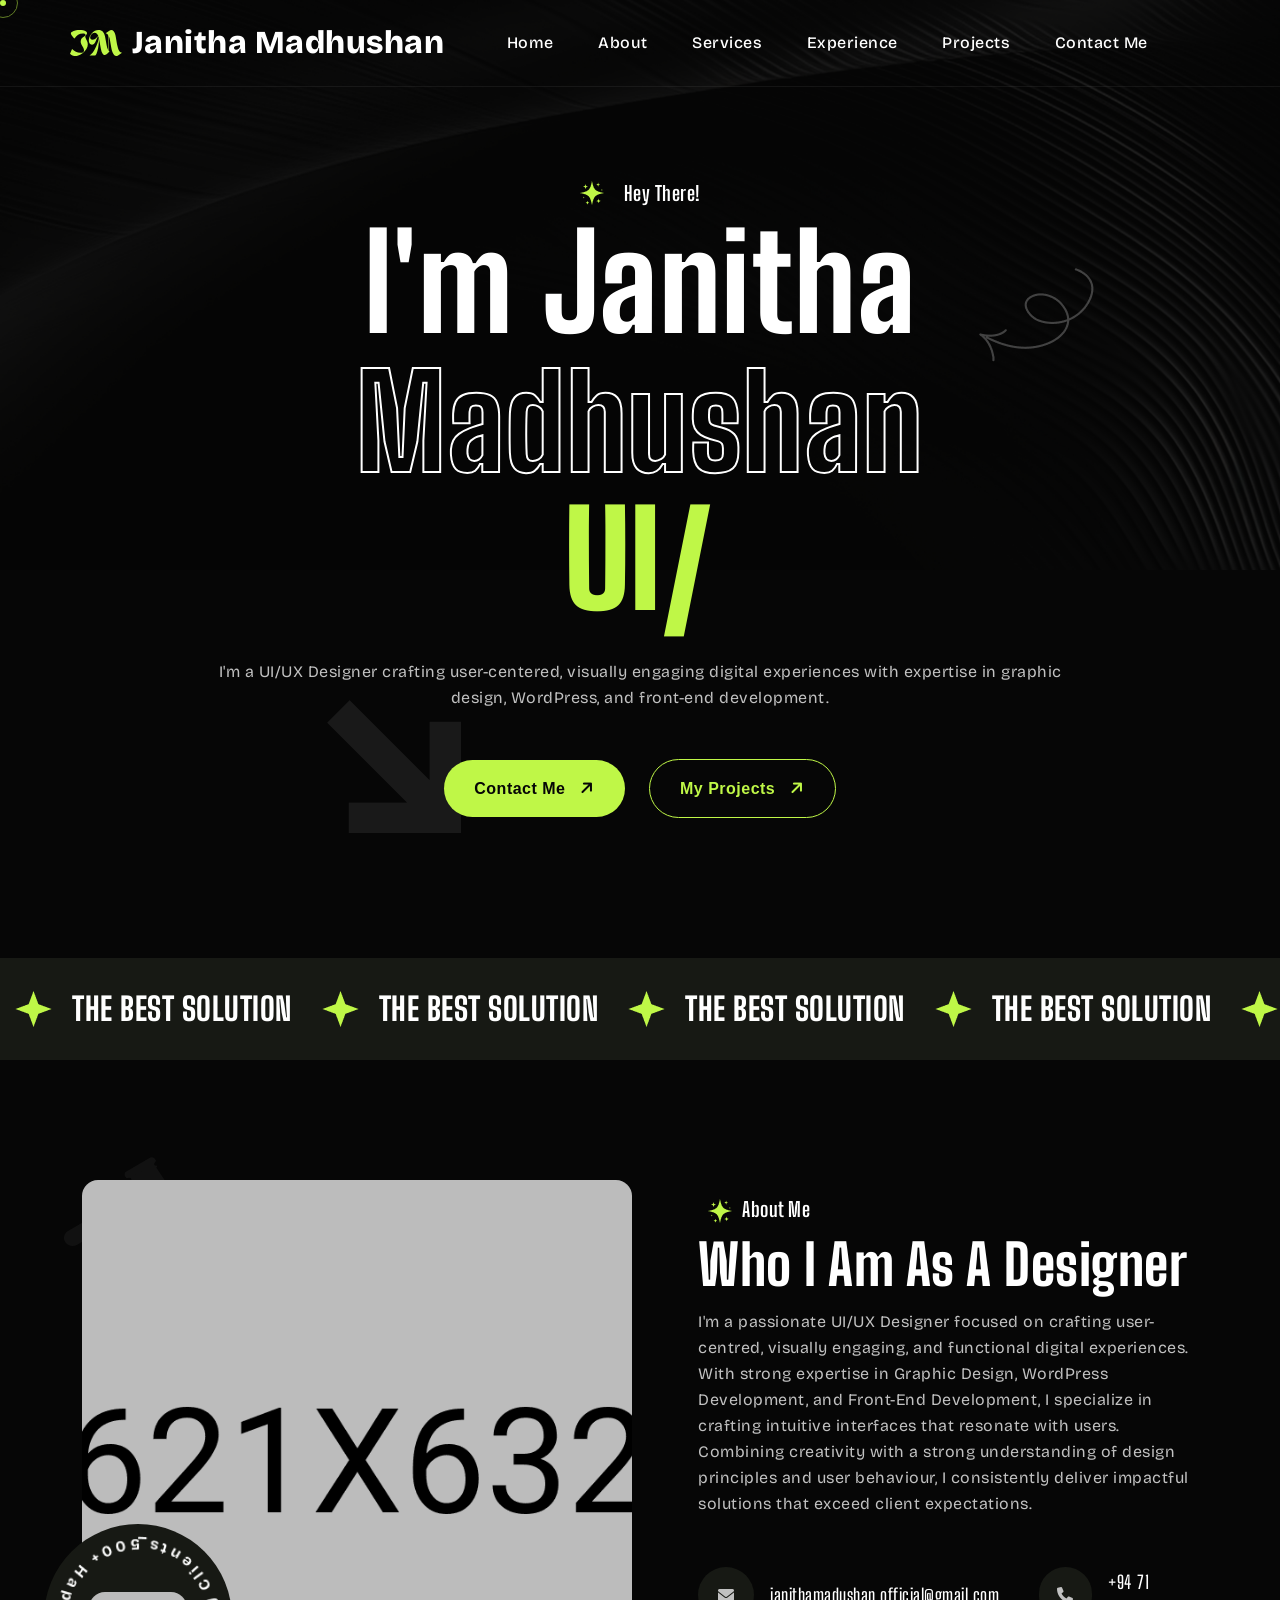
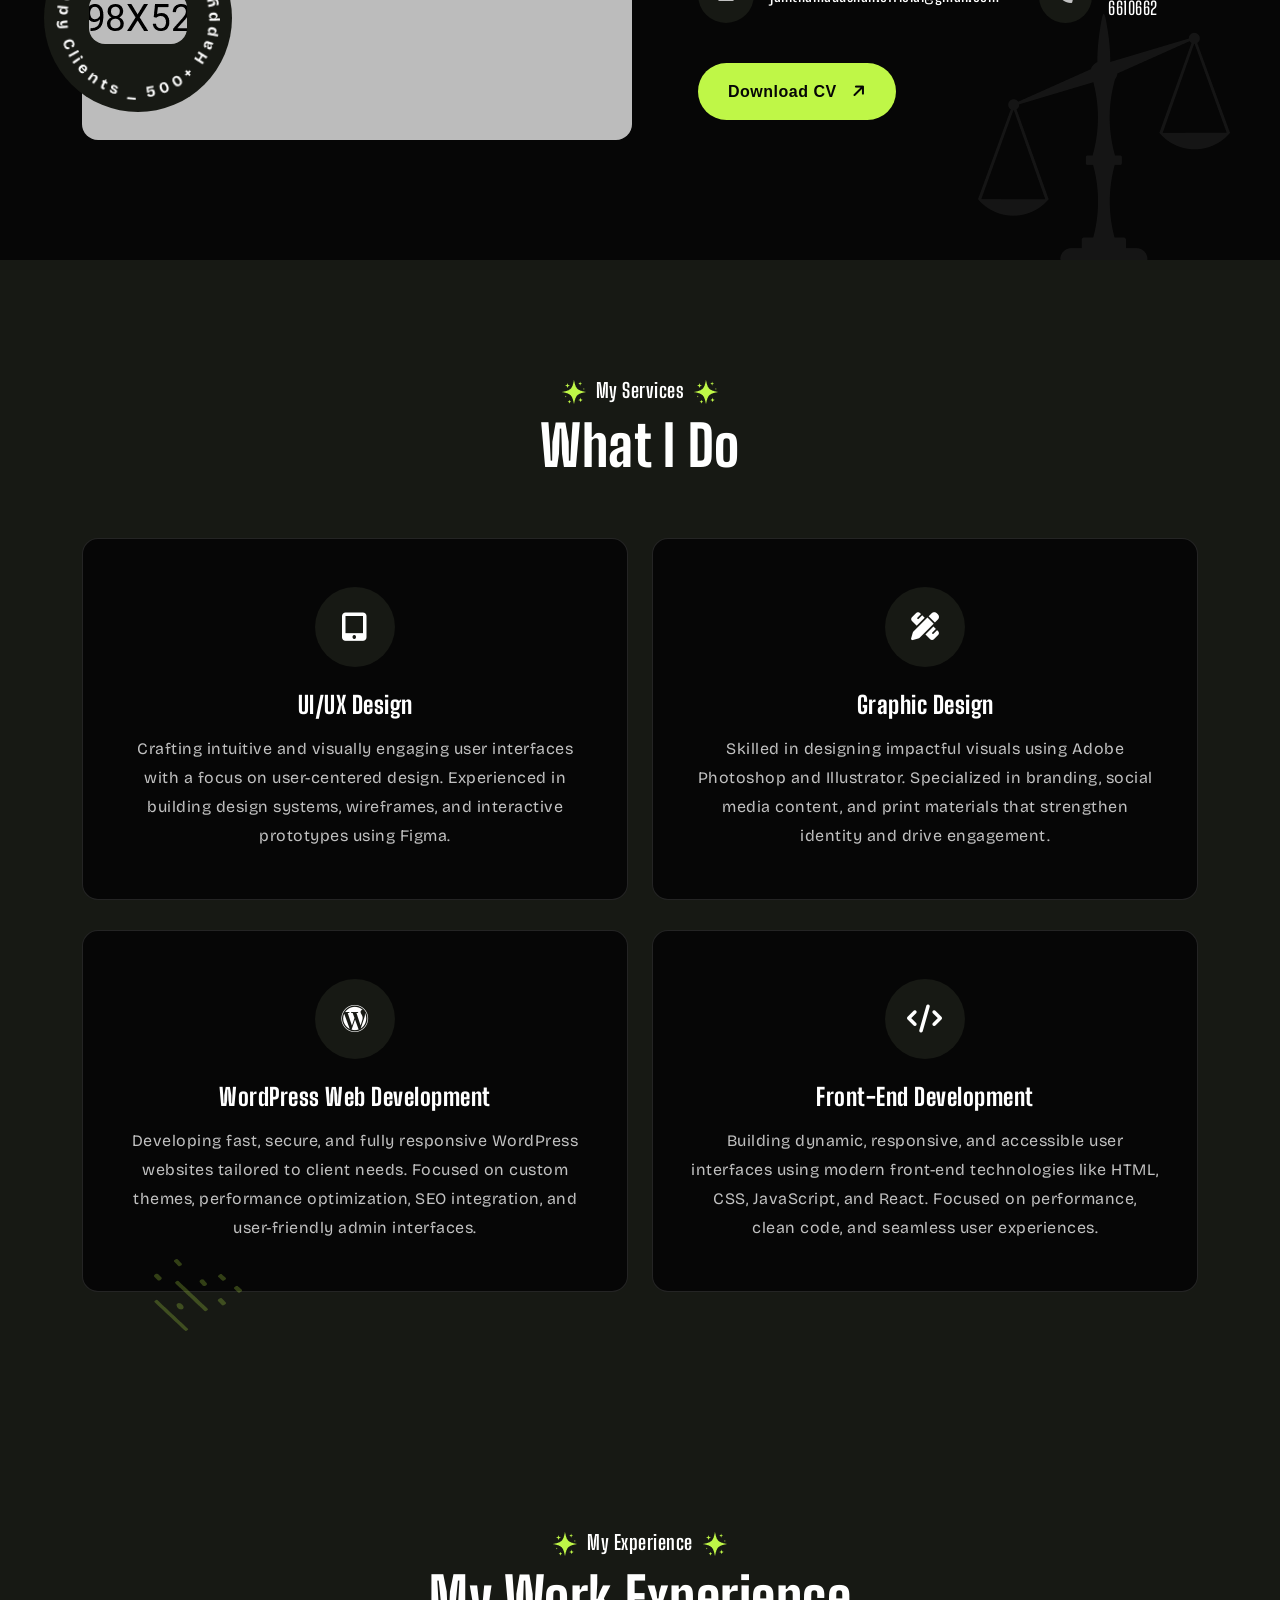
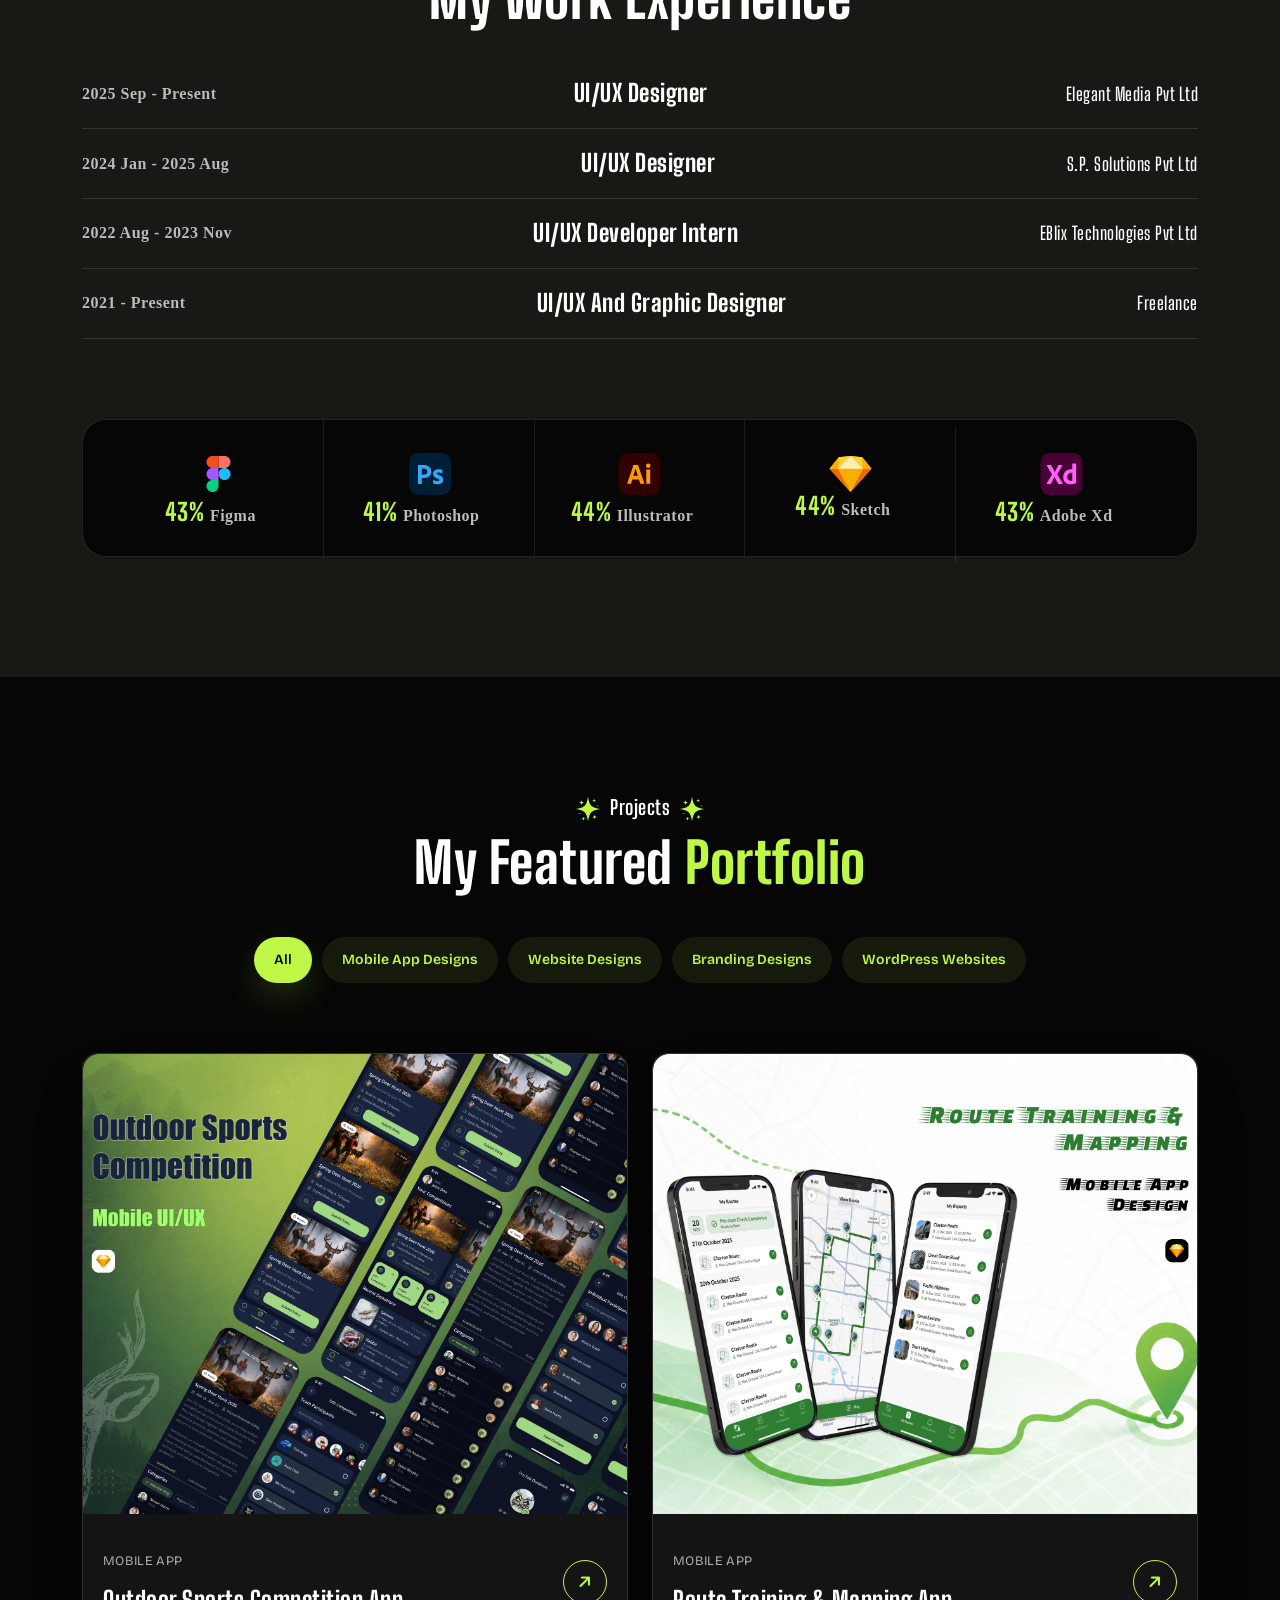
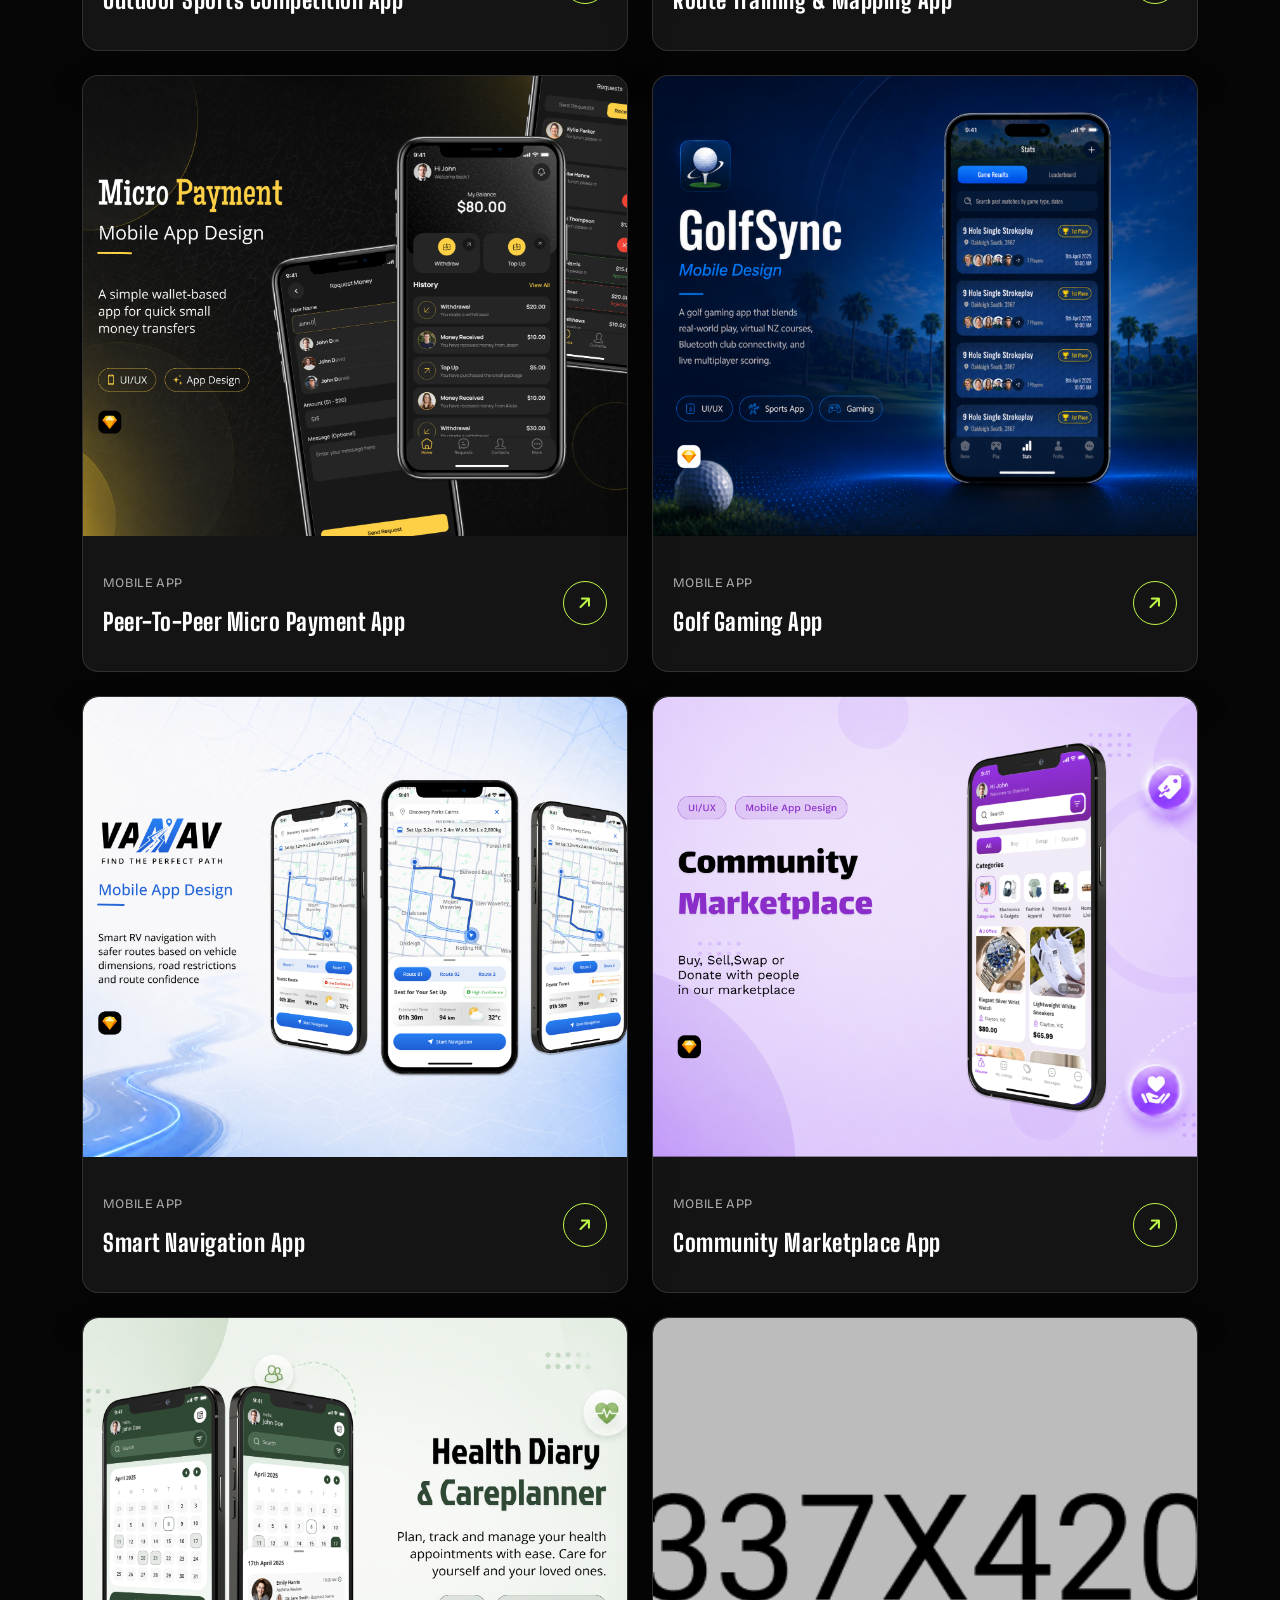
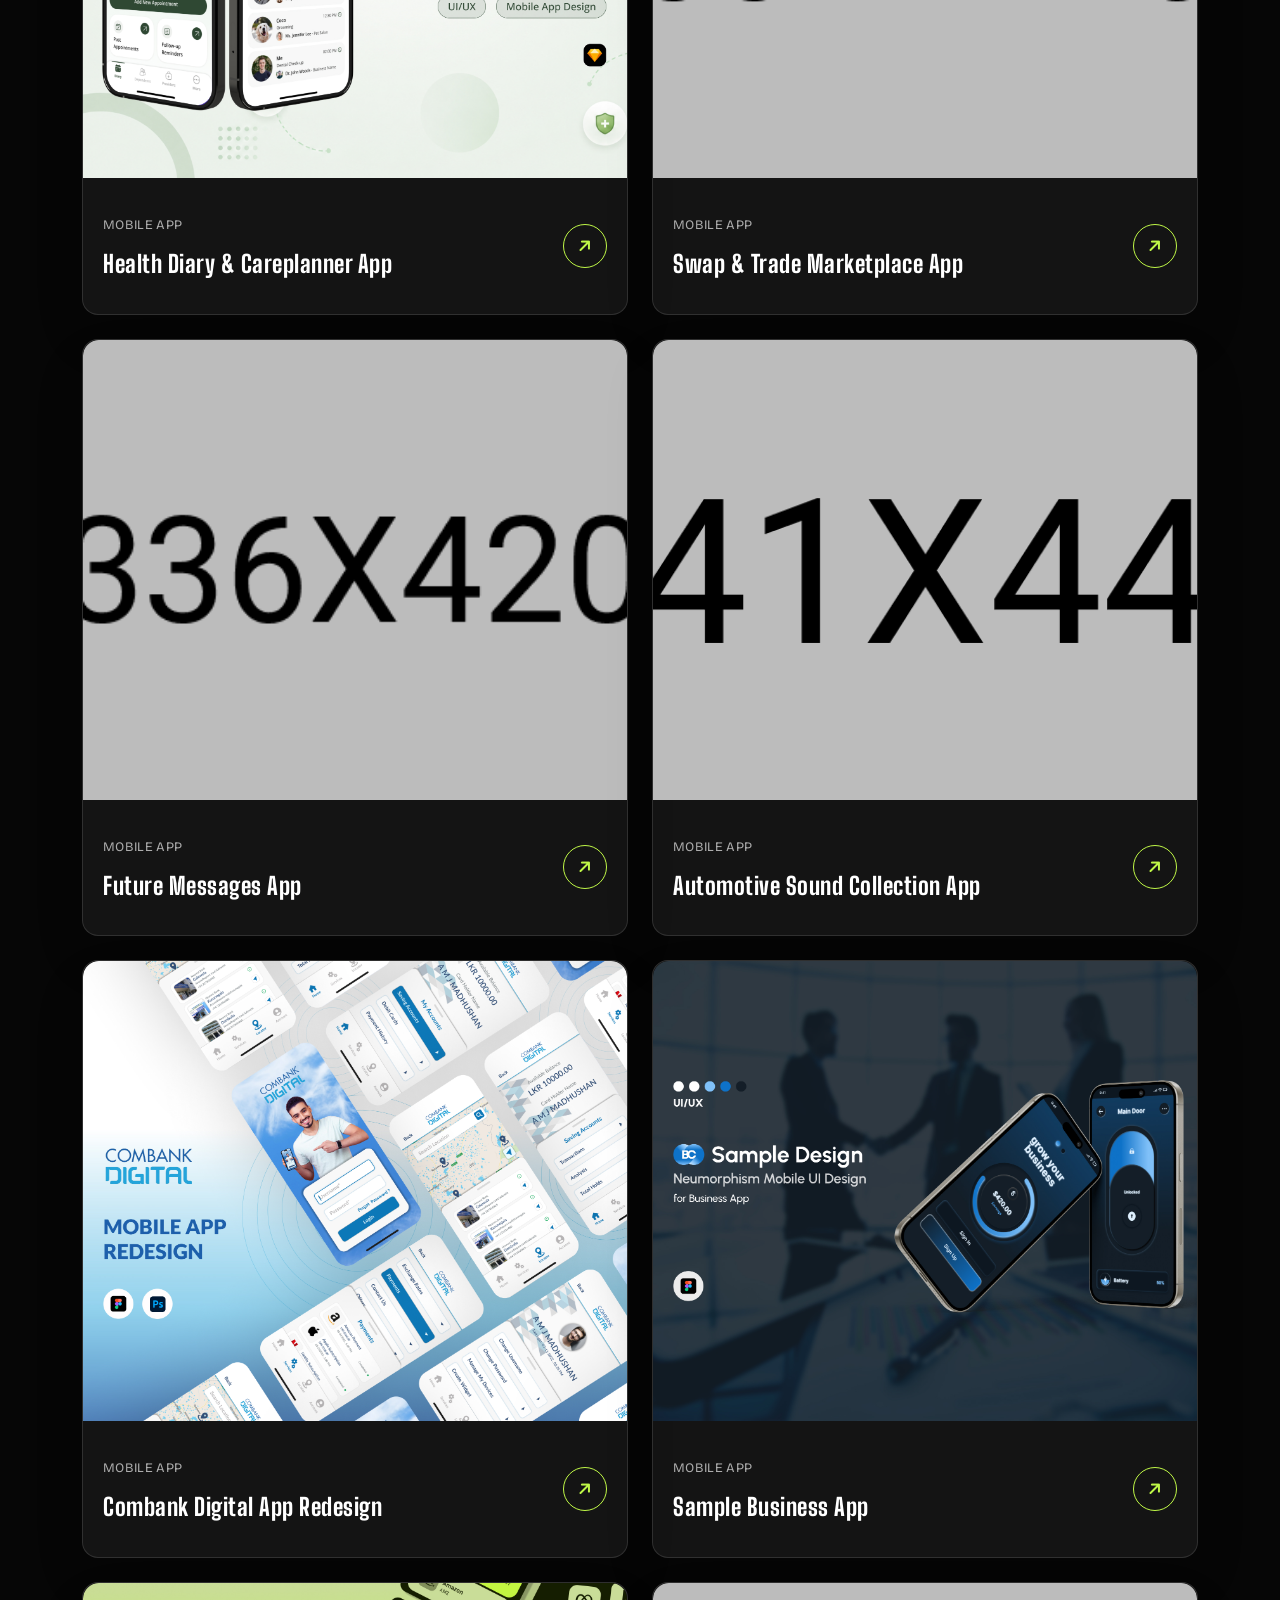
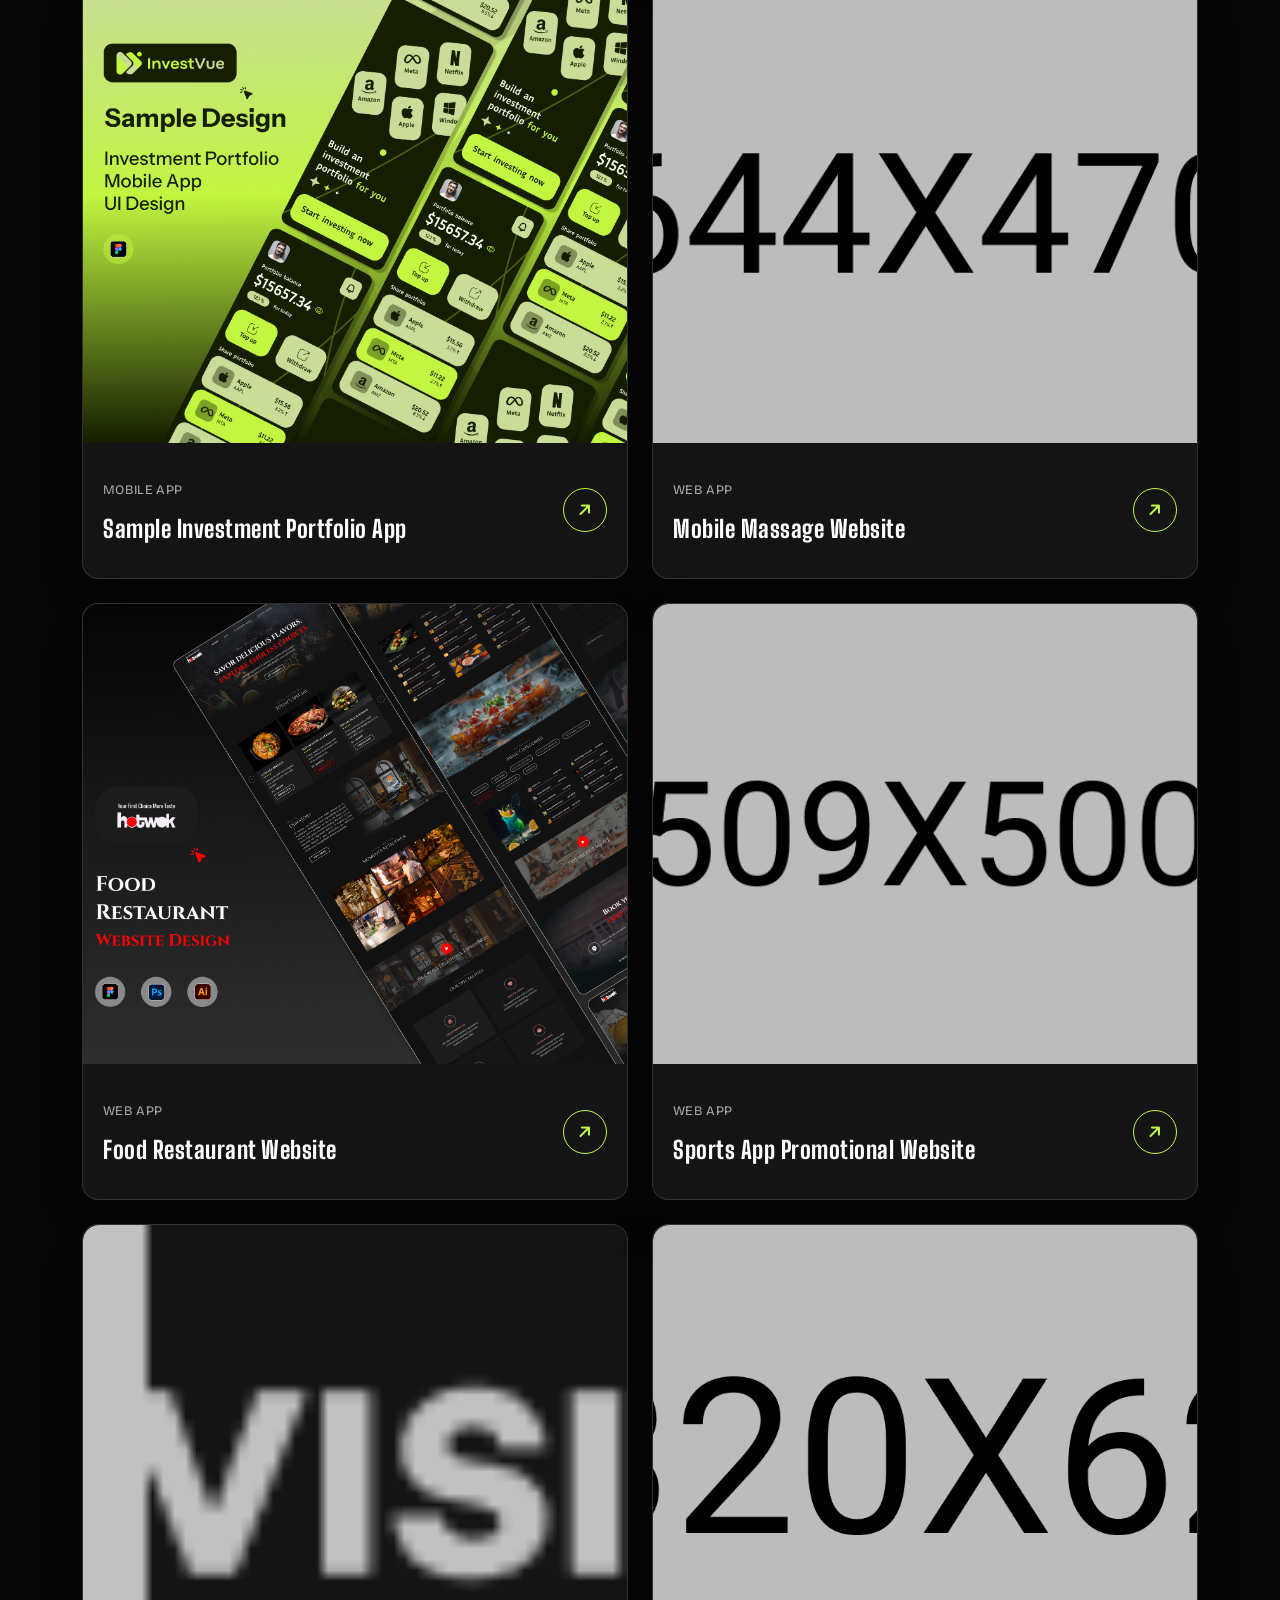
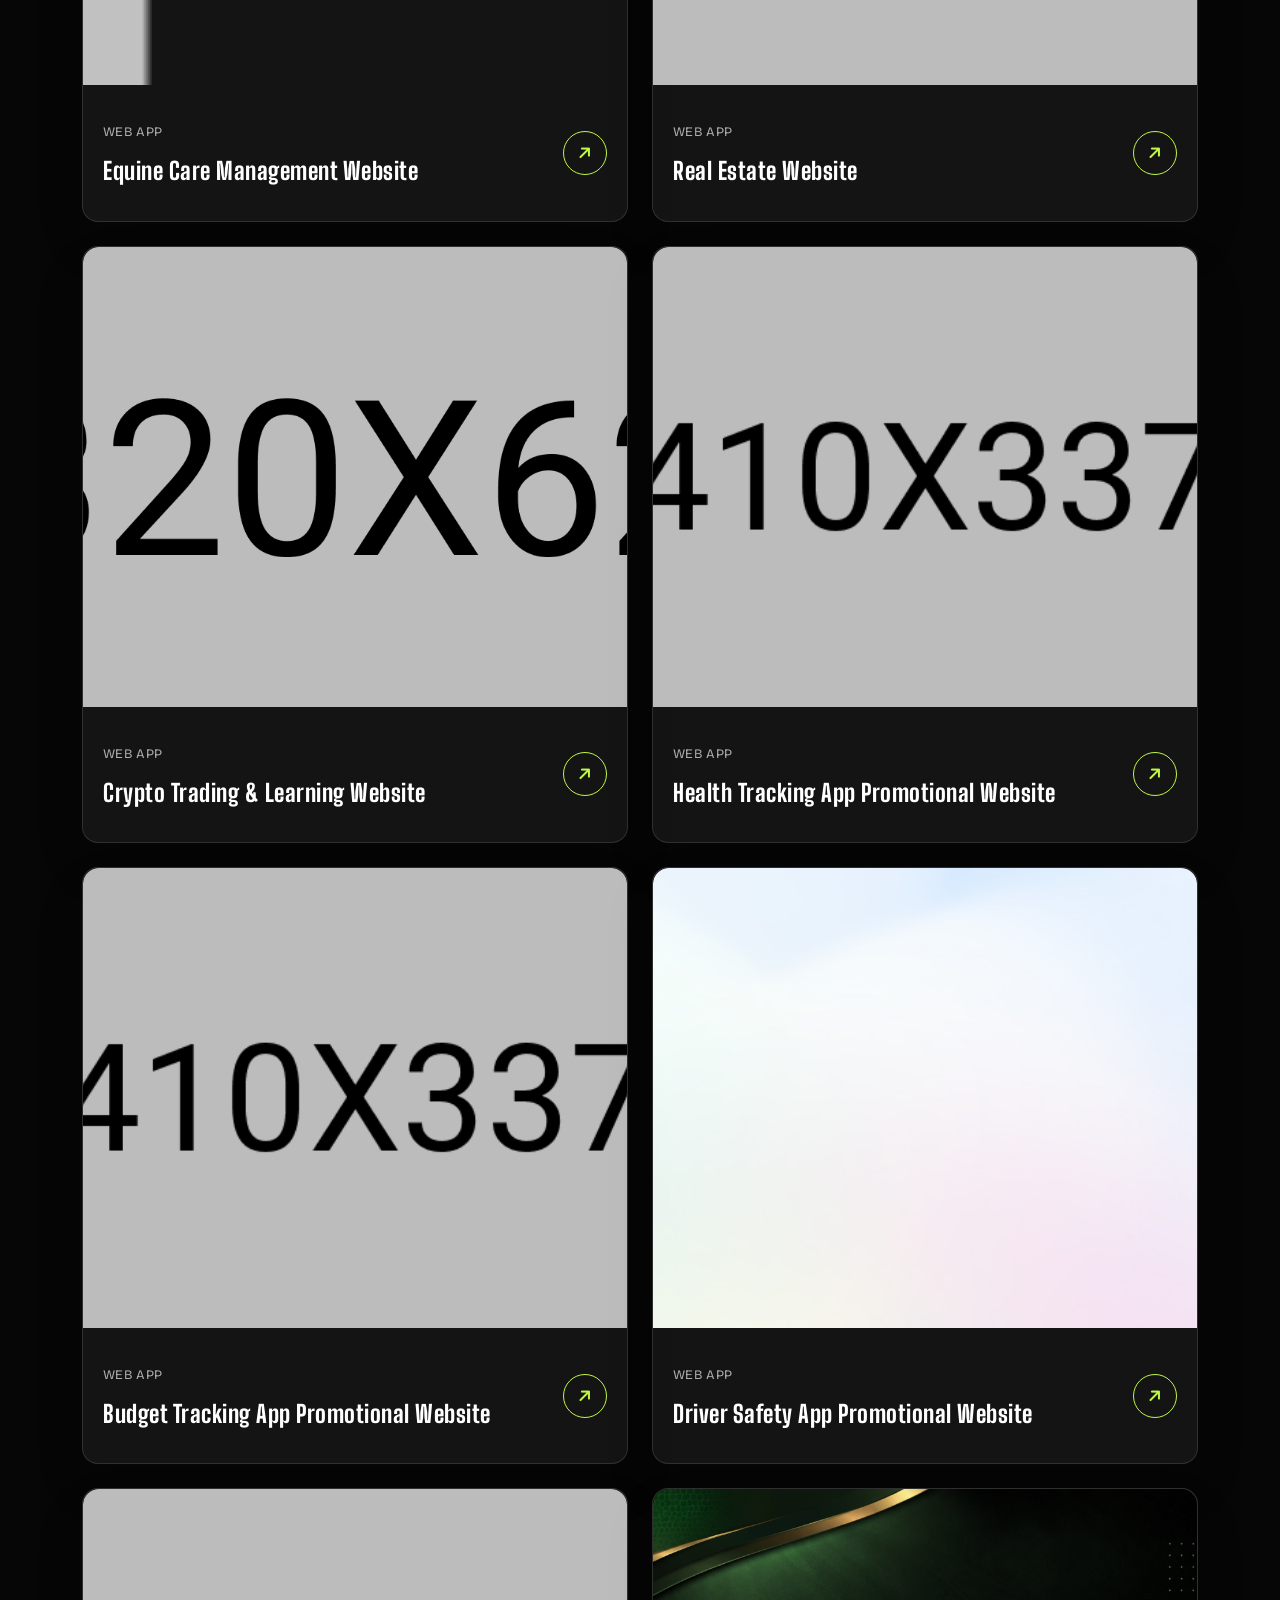
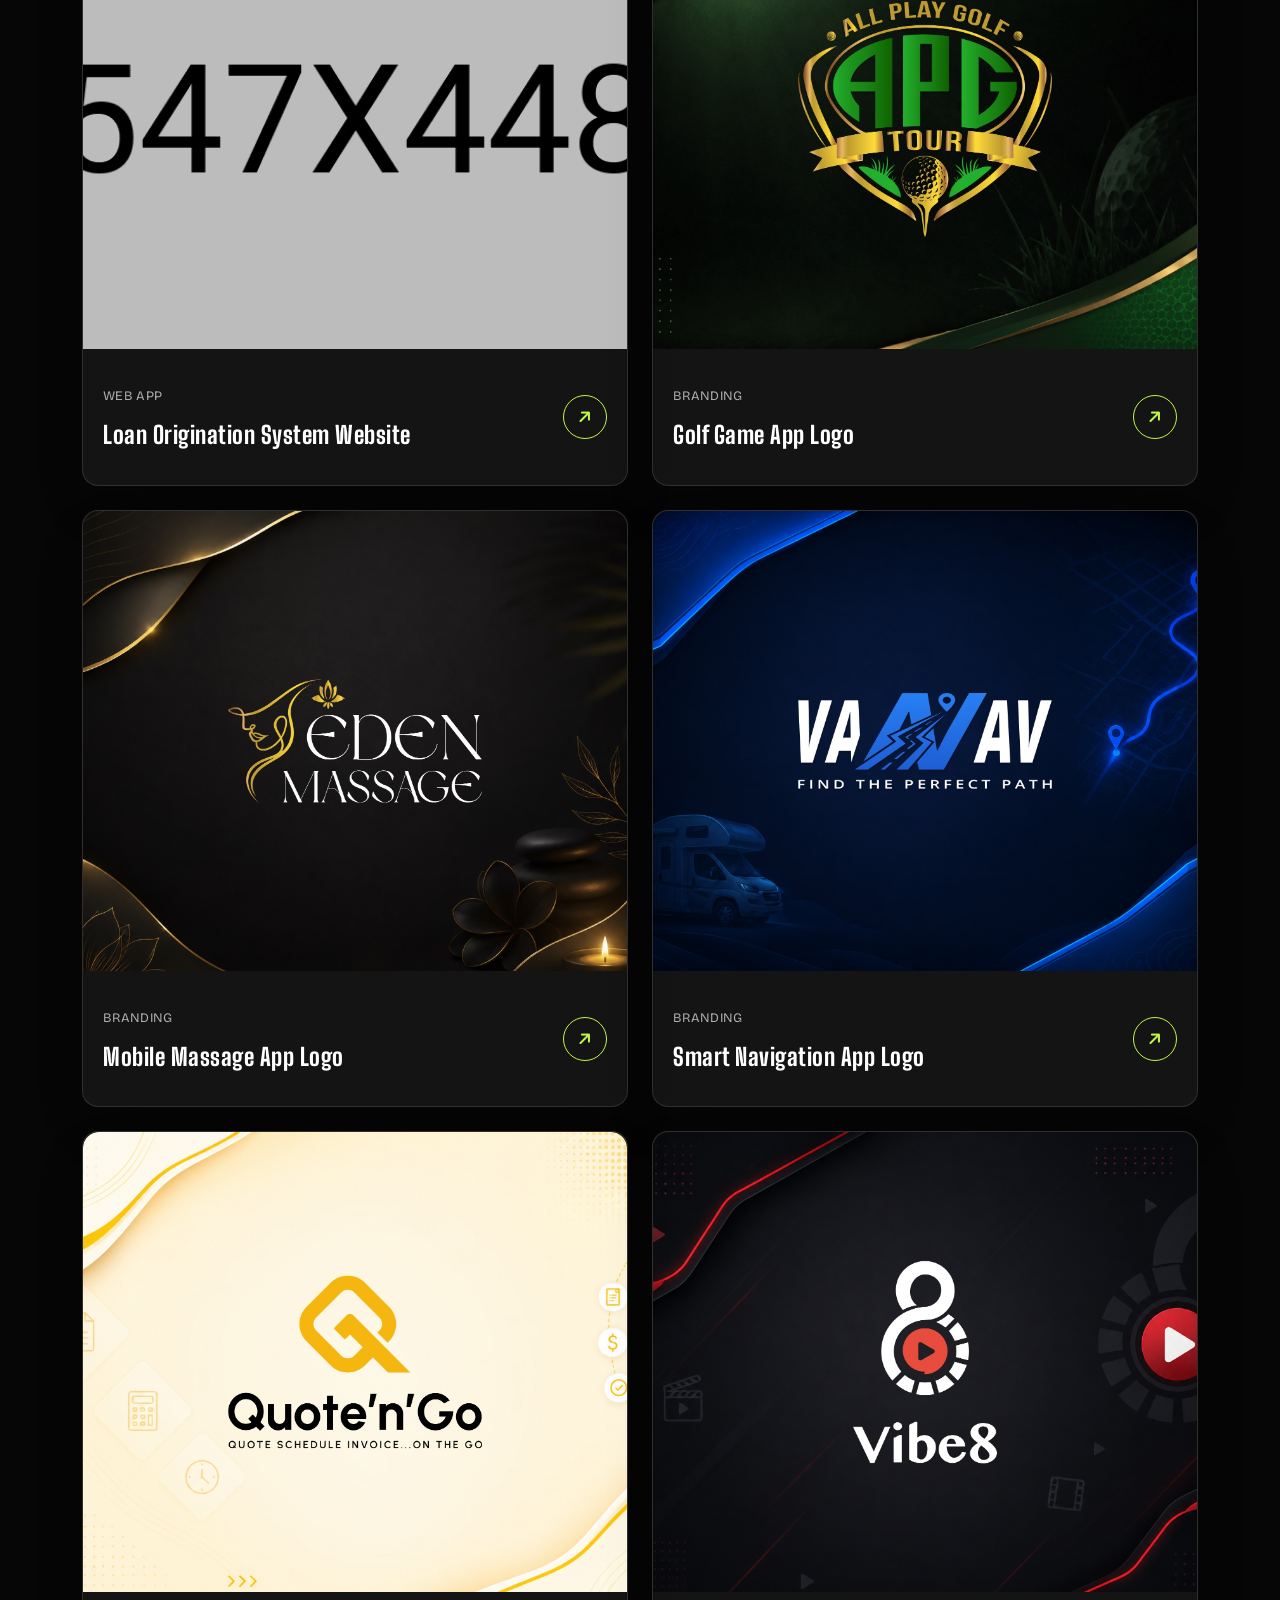
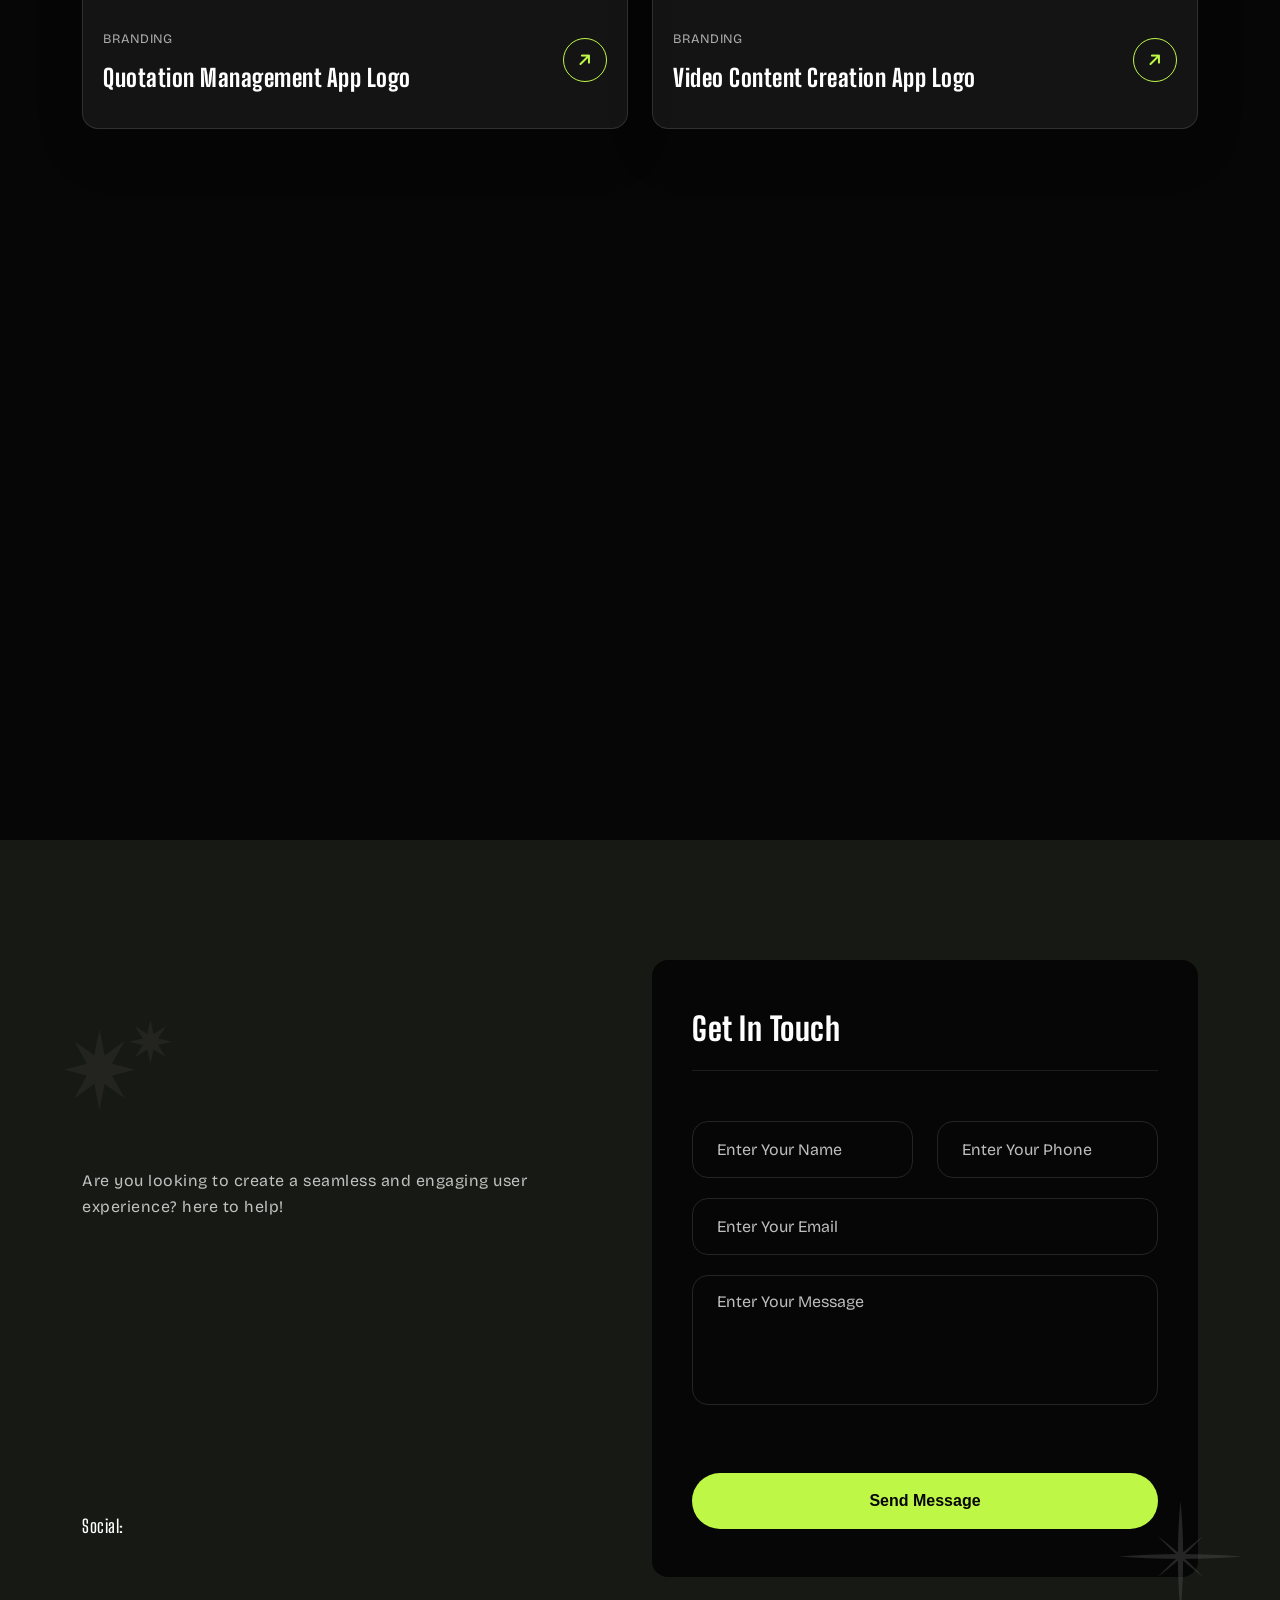
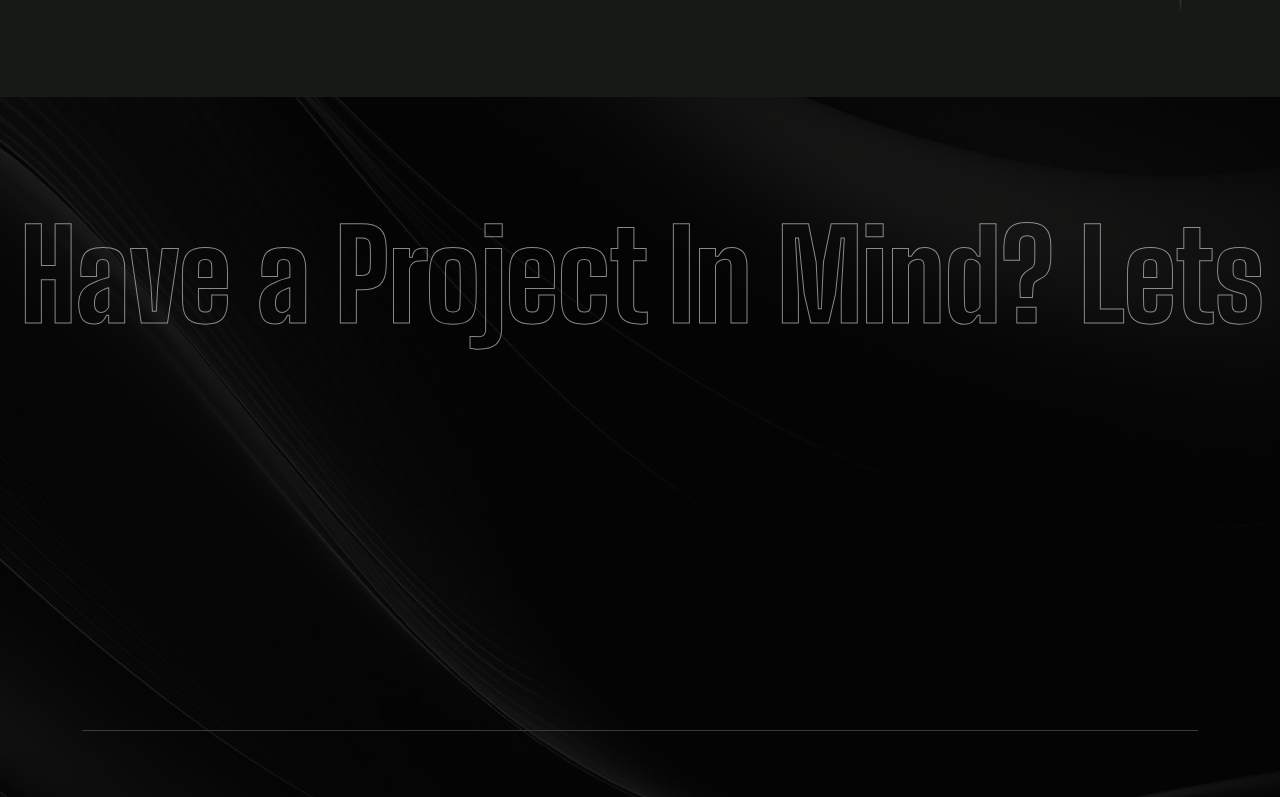
==== index.html @ 153d164a "Update index.html updated images" ====
<!DOCTYPE html>
<html lang="en">
<!--<< Header Area >>-->

<head>
    <!-- ========== Meta Tags ========== -->
    <meta charset="UTF-8">
    <meta http-equiv="X-UA-Compatible" content="IE=edge">
    <meta name="viewport" content="width=device-width, initial-scale=1">
    <meta name="author" content="Gramentheme">
    <meta name="description" content="Portfolio - Portfolio HTML Template">
    <!-- ======== Page title ============ -->
    <title>Janitha Madhushan Portfolio </title>
    <!--<< Favcion >>-->
    <link rel="shortcut icon" href="assets/img/favicon.svg">
    <!--<< Bootstrap min.css >>-->
    <link rel="stylesheet" href="assets/css/bootstrap.min.css">
    <!--<< All Min Css >>-->
    <link rel="stylesheet" href="assets/css/all.min.css">
    <!--<< Animate.css >>-->
    <link rel="stylesheet" href="assets/css/animate.css">
    <!--<< Magnific Popup.css >>-->
    <link rel="stylesheet" href="assets/css/magnific-popup.css">
    <!--<< MeanMenu.css >>-->
    <link rel="stylesheet" href="assets/css/meanmenu.css">
    <!--<< Swiper Bundle.css >>-->
    <link rel="stylesheet" href="assets/css/swiper-bundle.min.css">
    <!--<< Nice Select.css >>-->
    <link rel="stylesheet" href="assets/css/nice-select.css">
    <!--<< Color.css >>-->
    <link rel="stylesheet" href="assets/css/color.css">
    <!--<< Main.css >>-->
    <link rel="stylesheet" href="assets/css/main.css">
</head>

<body class="body-color">

    <!-- Preloader Start -->
    <div id="preloader" class="preloader">
        <div class="animation-preloader">
            <div class="spinner">
            </div>
            <div class="txt-loading">
                <span data-text-preloader="P" class="letters-loading">
                    P
                </span>
                <span data-text-preloader="O" class="letters-loading">
                    O
                </span>
                <span data-text-preloader="R" class="letters-loading">
                    R
                </span>
                 <span data-text-preloader="T" class="letters-loading">
                    T
                </span>
                 <span data-text-preloader="F" class="letters-loading">
                    F
                </span>
                <span data-text-preloader="O" class="letters-loading">
                    O
                </span>
                 <span data-text-preloader="L" class="letters-loading">
                    L
                </span>
                <span data-text-preloader="I" class="letters-loading">
                    I
                </span>
                <span data-text-preloader="O" class="letters-loading">
                    O
                </span>
            </div>
            <p class="text-center">Loading</p>
        </div>
        <div class="loader">
            <div class="row">
                <div class="col-3 loader-section section-left">
                    <div class="bg"></div>
                </div>
                <div class="col-3 loader-section section-left">
                    <div class="bg"></div>
                </div>
                <div class="col-3 loader-section section-right">
                    <div class="bg"></div>
                </div>
                <div class="col-3 loader-section section-right">
                    <div class="bg"></div>
                </div>
            </div>
        </div>
    </div>

    <!-- Back To Top Start -->
    <button id="back-top" class="back-to-top">
        <i class="fa-regular fa-arrow-up"></i>
    </button>

    <!--<< Mouse Cursor Start >>-->
    <div class="mouse-cursor cursor-outer"></div>
    <div class="mouse-cursor cursor-inner"></div>

    <!-- Offcanvas Area Start -->
    <div class="fix-area">
        <div class="offcanvas__info">
            <div class="offcanvas__wrapper">
                <div class="offcanvas__content">
                    <div class="offcanvas__top mb-5 d-flex justify-content-between align-items-center">
                        <div class="offcanvas__logo">
                             <a href="/" class="header-logo" style="font-size: 24px; font-weight: 800; font-family: inherit; text-decoration: none; display: flex; align-items: center; gap: 8px;">
                            <img src="assets/img/favicon.svg" alt="Logo" style="height: 26px; width: auto;">
                            <span><span style="color: #ffffff;">Janitha</span> <span style="color: #ffffff;">Madhushan</span></span>
                             </a>
                        </div>
                        <div class="offcanvas__close">
                            <button>
                                <i class="fas fa-times"></i>
                            </button>
                        </div>
                    </div>
                    <p class="text d-none d-xl-block">
                        I'm a UI/UX Designer crafting user-centered, visually engaging digital experiences with expertise in graphic design, WordPress, and front-end development.
                    </p>
                    <div class="mobile-menu fix mb-3"></div>
                    <div class="offcanvas__contact">
                        <h4>Contact Info</h4>
                        <ul>
                            <li class="d-flex align-items-center">
                                <div class="offcanvas__contact-icon">
                                    <i class="fal fa-map-marker-alt"></i>
                                </div>
                                <div class="offcanvas__contact-text">
                                    <a target="_blank" href="#">Colombo, Sri Lanka</a>
                                </div>
                            </li>
                            <li class="d-flex align-items-center">
                                <div class="offcanvas__contact-icon mr-15">
                                    <i class="fal fa-envelope"></i>
                                </div>
                                <div class="offcanvas__contact-text">
                                    <a href="mailto:info@example.com"><span
                                            class="mailto:info@example.com">janithamadhushan@gmail.com</span></a>
                                </div>
                            </li>
                            <!--<li class="d-flex align-items-center">
                                <div class="offcanvas__contact-icon mr-15">
                                    <i class="fal fa-clock"></i>
                                </div>
                                <div class="offcanvas__contact-text">
                                    <a target="_blank" href="#">Mod-friday, 09am -05pm</a>
                                </div>
                            </li>-->
                            <li class="d-flex align-items-center">
                                <div class="offcanvas__contact-icon mr-15">
                                    <i class="far fa-phone"></i>
                                </div>
                                <div class="offcanvas__contact-text">
                                    <a href="tel:+94716610662">+94 71 6610662</a>
                                </div>
                            </li>
                        </ul>
                        <div class="header-button mt-4 text-center">
                            <a href="#contact" class="theme-btn">
                                Hire Me <i class="fa-solid fa-arrow-right"></i>
                            </a>
                        </div>
                        <div class="social-icon d-flex align-items-center">
                            <a href="#"><i class="fab fa-facebook-f"></i></a>
                            <a href="#"><i class="fab fa-twitter"></i></a>
                            <a href="#"><i class="fab fa-youtube"></i></a>
                            <a href="#"><i class="fab fa-linkedin-in"></i></a>
                        </div>
                    </div>
                </div>
            </div>
        </div>
    </div>
    <div class="offcanvas__overlay"></div>

    <!-- Header Section Start -->
    <header class="header-1" id="header-sticky">
        <div class="container-fluid">
            <div class="mega-menu-wrapper">
                <div class="header-main">
                    <div class="logo">
                        <a href="/" class="header-logo" style="font-size: 32px; font-weight: 800; font-family: inherit; text-decoration: none; display: flex; align-items: center; gap: 10px;">
                            <img src="assets/img/favicon.svg" alt="Logo" style="height: 26px; width: auto;">
                            <span><span style="color: #ffffff;">Janitha</span> <span style="color: #ffffff;">Madhushan</span></span>
                        </a>
                    </div>
                    <div class="mean__menu-wrapper">
                        <div class="main-menu">
                            <nav id="mobile-menu">
                                <ul>
                                    <li>
                                        <a href="#home" class="smooth-scroll">Home</a>
                                    </li>
                                    <li>
                                        <a href="#about" class="smooth-scroll">About</a>
                                    </li>
                                    <li>
                                        <a href="#services" class="smooth-scroll">Services</a>
                                    </li>
                                    <li>
                                        <a href="#experience" class="smooth-scroll">Experience</a>
                                    </li>
                                    <li>
                                        <a href="#projects" class="smooth-scroll">Projects</a>
                                    </li>
                                    <li>
                                        <a href="#contact" class="smooth-scroll">Contact Me</a>
                                    </li>
                                </ul>
                            </nav>
                        </div>
                    </div>
                    <div class="header-right d-flex justify-content-end align-items-center">
                        <a href="#contact" class="theme-btn secondary-btn smooth-scroll"> Hire Me
                            <i class="fa-sharp fa-regular fa-arrow-right"></i>
                        </a>
                        <div class="header__hamburger d-xl-none my-auto">
                            <div class="sidebar__toggle">
                                <i class="fas fa-bars"></i>
                            </div>
                        </div>
                    </div>
                </div>
            </div>
        </div>
    </header>

    <!-- Hero Section Start -->
    <section id="home" class="hero-section hero-1 fix">
        <div class="arrow-right-shape">
            <img src="assets/img/hero/bg-1.png" alt="img">
        </div>
        <div class="arrow-shape float-bob-y">
            <img src="assets/img/hero/angle-arrow.png" alt="img">
        </div>
         <div class="arrow-up">
            <img src="assets/img/hero/arrow.png" alt="img">
        </div>
        <div class="hero-info">
            <a href="#">Linked in</a>
        
        </div>
        <div class="container">
            <div class="row g-4 justify-content-center">
                <div class="col-lg-10">
                    <div class="hero-content">
                       <span class="text-2"><img src="assets/img/shape/star-2.png" alt="img">Hey There!</span>
                        <h1>I'm Janitha <span class="style-2">Madhushan</span><br><strong class="type-text"></strong></h1>
                        <div class="hero-bottom">
                            <p>
                                I'm a UI/UX Designer crafting user-centered, visually engaging digital experiences with expertise in graphic design, WordPress, and front-end development.
                            </p>
                            <div class="hero-btn-wrapper">
                            <a href="#contact" class="theme-btn smooth-scroll">Contact Me
                                <i class="fa-solid fa-arrow-right"></i>
                            </a>
                            <a href="#projects" class="theme-btn secondary-btn smooth-scroll">
                                My Projects
                                <i class="fa-solid fa-arrow-right"></i>
                            </a>
                        </div>
                        </div>
                    </div>
                </div>
            </div>
        </div>
    </section>

    <!-- Marquee Section Start -->
    <section class="marquee-section section-bg fix">
        <div class="marquee-container">
            <div class="marquee-wrapper">
                <div class="marquee-content">
                    <div class="marquee-text">
                        <img src="assets/img/star/star-2.png" alt="img">
                        <h3>THE BEST SOLUTION</h3>
                    </div>
                    <div class="marquee-text">
                        <img src="assets/img/star/star-2.png" alt="img">
                        <h3>THE BEST SOLUTION</h3>
                    </div>
                    <div class="marquee-text">
                        <img src="assets/img/star/star-2.png" alt="img">
                        <h3>THE BEST SOLUTION</h3>
                    </div>
                    <div class="marquee-text">
                        <img src="assets/img/star/star-2.png" alt="img">
                        <h3>THE BEST SOLUTION</h3>
                    </div>
                    <div class="marquee-text">
                        <img src="assets/img/star/star-2.png" alt="img">
                        <h3>THE BEST SOLUTION</h3>
                    </div>
                </div>

                <!-- duplicate content for seamless scroll -->
                <div class="marquee-content">
                    <div class="marquee-text">
                        <img src="assets/img/star/star-2.png" alt="img">
                        <h3>THE BEST SOLUTION</h3>
                    </div>
                    <div class="marquee-text">
                        <img src="assets/img/star/star-2.png" alt="img">
                        <h3>THE BEST SOLUTION</h3>
                    </div>
                    <div class="marquee-text">
                        <img src="assets/img/star/star-2.png" alt="img">
                        <h3>THE BEST SOLUTION</h3>
                    </div>
                    <div class="marquee-text">
                        <img src="assets/img/star/star-2.png" alt="img">
                        <h3>THE BEST SOLUTION</h3>
                    </div>
                    <div class="marquee-text">
                        <img src="assets/img/star/star-2.png" alt="img">
                        <h3>THE BEST SOLUTION</h3>
                    </div>
                </div>
            </div>
        </div>
    </section>

    <!-- About Me Section Start -->
    <section id="about" class="about-section about-3 section-padding fix">
        <div class="order-shape float-bob-y">
            <img src="assets/img/shape/scale-orders.png" alt="shape">
        </div>
        <div class="scales-shape float-bob-x">
            <img src="assets/img/shape/Scales-2.png" alt="img">
        </div>
        <div class="container">
            <div class="about-wrapper-3">
                <div class="row g-3 align-items-center justify-content-between">
                    <div class="col-lg-6">
                        <div class="about-images">
                            <img src="assets/img/about/about-3.jpg" alt="img" class="wow img-custom-anim-left"
                                data-wow-delay=".3s">
                            <div class="circle-image">
                                <div class="text-image">
                                    <img src="assets/img/about/text.png" alt="img">
                                    <div class="client-image">
                                        <img src="assets/img/about/client.png" alt="">
                                    </div>
                                </div>
                            </div>
                        </div>
                    </div>
                    <div class="col-lg-6">
                        <div class="about-content">
                            <div class="section-title">
                                <span class="wow fadeInUp"><img src="assets/img/shape/star-2.png" alt="img">About Me</span>
                                <h2 class="wow fadeInUp" data-wow-delay=".2s">Who I Am as a Designer</h2>
                                <p class="wow fadeInUp" data-wow-delay=".3s">I'm a passionate UI/UX Designer focused on crafting user-centred, visually engaging, and functional digital experiences. With strong expertise in
Graphic Design, WordPress Development, and Front-End Development, I specialize in crafting intuitive interfaces that resonate with users.
Combining creativity with a strong understanding of design principles and user behaviour, I consistently deliver impactful solutions that exceed
client expectations.</p>
                            </div>
                            <div class="text wow fadeInUp" data-wow-delay=".5s">
                                <!--<div class="icon">
                                    <img src="assets/img/icon/36.svg" alt="icon">
                                </div>
                                 <p>We believe everyone deserves affordable and simple access to legal services and
                                    helping people.</p> -->
                            </div>
                            <div class="items">
                                <div class="item wow fadeInUp" data-wow-delay=".3s">
                                    <div class="icon">
                                        <i class="fa-solid fa-envelope"></i>
                                    </div>
                                    <h6 style="text-transform: none;">janithamadushan.official@gmail.com</h6>
                                </div>
                                <div class="item wow fadeInUp" data-wow-delay=".6s">
                                    <div class="icon">
                                        <i class="fa-solid fa-phone"></i>
                                    </div>
                                    <h6>+94 71 6610662</h6>
                                </div>
                            </div>
                            <div class="about-btn">
                                <a href="Janitha Madhushan CV.pdf" class="theme-btn" target="_blank" rel="noopener">Download CV
                                    <i class="fa-solid fa-arrow-right"></i>
                                </a>
                                <!--<a href="https://www.youtube.com/watch?v=8Q3jJA60jWo" class="video-btn video-popup">
                                    <span class="icon"><i class="fa-solid fa-play"></i></span>
                                    <span class="textx">Inter Video</span>
                                </a>-->
                            </div>
                        </div>
                    </div>
                </div>
            </div>
        </div>
    </section>

    <!-- Service Section Start -->
    <section id="services" class="service-section service-3 section-padding section-bg fix">
        <div class="random-shape float-bob-y">
            <img src="assets/img/shape/random-shape.png" alt="img">
        </div>
        <div class="container">
            <h2 class="sub-title"></h2>
            <div class="section-title text-center">
                <span class="wow fadeInUp"><img src="assets/img/shape/star-2.png" alt="img">My Services<img src="assets/img/shape/star-2.png" alt="img"></span>
                <h2 class="wow fadeInUp" data-wow-delay=".2s">What I Do</h2>
            </div>
            <div class="row">
                <div class="col-lg-6 col-md-6">
                    <div class="service-item wow fadeInUp" data-wow-delay=".3s">
                        <div class="icon">
                            <i class="fa-solid fa-tablet-screen-button"></i>
                        </div>
                        <div class="content">
                            <h4><a href="service-details.html">UI/UX Design</a></h4>
                            <p>Crafting intuitive and visually engaging user interfaces with a focus on user-centered design. Experienced in building design systems, wireframes, and interactive prototypes using Figma.</p>
                        </div>
                        <a href="service-details.html" class="theme-btn">
                            Read More
                            <i class="fa-solid fa-arrow-right"></i>
                        </a>
                    </div>
                </div>
                <div class="col-lg-6 col-md-6">
                    <div class="service-item wow fadeInUp" data-wow-delay=".6s">
                        <div class="icon">
                            <i class="fa-solid fa-pencil-ruler"></i>
                        </div>
                        <div class="content">
                            <h4><a href="service-details.html">Graphic Design</a></h4>
                            <p>Skilled in designing impactful visuals using Adobe Photoshop and Illustrator. Specialized in branding, social media content, and print materials that strengthen identity and drive engagement.</p>
                        </div>
                        <a href="service-details.html" class="theme-btn">
                            Read More
                            <i class="fa-solid fa-arrow-right"></i>
                        </a>
                    </div>
                </div>
                <div class="col-lg-6 col-md-6">
                    <div class="service-item wow fadeInUp" data-wow-delay=".9s">
                        <div class="icon">
                            <i class="fa-brands fa-wordpress"></i>
                        </div>
                        <div class="content">
                            <h4><a href="service-details.html">WordPress Web Development</a></h4>
                            <p>Developing fast, secure, and fully responsive WordPress websites tailored to client needs. Focused on custom themes, performance optimization, SEO integration, and user-friendly admin interfaces.</p>
                        </div>
                        <a href="service-details.html" class="theme-btn">
                            Read More
                            <i class="fa-solid fa-arrow-right"></i>
                        </a>
                    </div>
                </div>
                <div class="col-lg-6 col-md-6">
                    <div class="service-item wow fadeInUp" data-wow-delay="1.2s">
                        <div class="icon">
                            <i class="fa-solid fa-code"></i>
                        </div>
                        <div class="content">
                            <h4><a href="service-details.html">Front-End Development</a></h4>
                            <p>Building dynamic, responsive, and accessible user interfaces using modern front-end technologies like HTML, CSS, JavaScript, and React. Focused on performance, clean code, and seamless user experiences.</p>
                        </div>
                        <a href="service-details.html" class="theme-btn">
                            Read More
                            <i class="fa-solid fa-arrow-right"></i>
                        </a>
                    </div>
                </div>
            </div>
        </div>
    </section>

    <!-- Experience Section Start -->
    <section id="experience" class="experience-section section-padding section-bg fix">
        <div class="container">
            <div class="section-title  text-center">
                <span class="wow fadeInUp"><img src="assets/img/shape/star-2.png" alt="img">My Experience<img src="assets/img/shape/star-2.png" alt="img"></span>
                <h2 class="wow fadeInUp" data-wow-delay=".2s">My Work Experience</h2>
            </div>
            <div class="experience-wrapper">
                <div class="experience-items wow fadeInUp" data-wow-delay=".2s">
                    <span>2025 Sep - Present </span>
                    <h4>UI/UX Designer</h4>
                    <h6>Elegant Media Pvt Ltd</h6>
                </div>
                <div class="experience-items wow fadeInUp" data-wow-delay=".4s">
                    <span>2024 Jan - 2025 Aug</span>
                    <h4>UI/UX Designer</h4>
                    <h6>S.P. Solutions Pvt Ltd</h6>
                </div>
                <div class="experience-items wow fadeInUp" data-wow-delay=".6s">
                    <span>2022 Aug - 2023 Nov</span>
                    <h4>UI/UX Developer Intern</h4>
                    <h6>eBlix Technologies Pvt Ltd</h6>
                </div>
                <div class="experience-items wow fadeInUp" data-wow-delay=".8s">
                    <span>2021 - Present</span>
                    <h4>UI/UX and Graphic Designer</h4>
                    <h6>Freelance</h6>
                </div>
            </div>
            <div class="client-wrapper">
                <div class="client-items">
                    <div class="client-item">
                        <div class="icon">
                            <img src="assets/img/client/1.svg" alt="img">
                        </div>
                        <h4 class="number"><span class="count">90</span>% <span class="text">Figma</span></h4>
                    </div>
                    <div class="client-item">
                        <div class="icon">
                            <img src="assets/img/client/2.svg" alt="img">
                        </div>
                        <h4 class="number"><span class="count">85</span>% <span class="text">Photoshop</span></h4>
                    </div>
                    <div class="client-item">
                        <div class="icon">
                            <img src="assets/img/client/3.svg" alt="img">
                        </div>
                        <h4 class="number"><span class="count">90</span>% <span class="text">Illustrator</span></h4>
                    </div>
                    <div class="client-item">
                        <div class="icon">
                            <img src="assets/img/client/4.svg" alt="img">
                        </div>
                        <h4 class="number"><span class="count">90</span>% <span class="text">Sketch</span></h4>
                    </div>
                    <div class="client-item">
                        <div class="icon">
                            <img src="assets/img/client/5.svg" alt="img">
                        </div>
                        <h4 class="number"><span class="count">90</span>% <span class="text">Adobe Xd</span></h4>
                    </div>
                </div>
            </div>
        </div>
    </section>

    <!-- Project Section Start -->
    <section id="projects" class="project-section section-padding fix">
        <div class="container">
            <div class="section-title-area">
                <div class="section-title">
                    <span class="wow fadeInUp"><img src="assets/img/shape/star-2.png" alt="img">Projects<img src="assets/img/shape/star-2.png" alt="img"></span>
                    <h2 class="wow fadeInUp" data-wow-delay=".2s">My Featured <span>Portfolio</span></h2>
                </div>
            </div>
            <div class="project-filter wow fadeInUp" data-wow-delay=".4s">
                <button class="filter-btn active" data-filter="all">All</button>
                <button class="filter-btn" data-filter="mobile-app-designs">Mobile App Designs</button>
                <button class="filter-btn" data-filter="website-designs">Website Designs</button>
                <button class="filter-btn" data-filter="branding-designs">Branding Designs</button>
                <button class="filter-btn" data-filter="wordpress-websites">WordPress Websites</button>
            </div>
            <div class="project-wrapper-2">
                <div class="row g-4 project-grid">
                    <div class="col-lg-6 col-md-6 project-item-col">
                        <div class="project-items-2 wow fadeInUp" data-wow-delay=".3s" data-category="mobile-app-designs">
                            <div class="image">
                                <img src="assets/img/project/Mobile01.1.jpg" alt="img">
                            </div>
                            <div class="content">
                                <div class="text">
                                    <span>Mobile App</span>
                                    <h4><a href="Projects/outdoor-sports-competition.html">Outdoor Sports Competition App</a></h4>
                                </div>
                                <div class="icon">
                                    <a href="Projects/outdoor-sports-competition.html">
                                        <i class="fa-solid fa-arrow-right"></i>
                                    </a>
                                </div>
                            </div>
                        </div>
                    </div>
                       <div class="col-lg-6 col-md-6 project-item-col">
                        <div class="project-items-2 wow fadeInUp" data-wow-delay=".3s" data-category="mobile-app-designs">
                            <div class="image">
                                <img src="assets/img/project/Mobile02.jpg" alt="img">
                            </div>
                            <div class="content">
                                <div class="text">
                                    <span>Mobile App</span>
                                    <h4><a href="Projects/route-training.html">Route Training & Mapping App</a></h4>
                                </div>
                                <div class="icon">
                                    <a href="Projects/route-training.html">
                                        <i class="fa-solid fa-arrow-right"></i>
                                    </a>
                                </div>
                            </div>
                        </div>
                    </div>
                       <div class="col-lg-6 col-md-6 project-item-col">
                        <div class="project-items-2 wow fadeInUp" data-wow-delay=".3s" data-category="mobile-app-designs">
                            <div class="image">
                                <img src="assets/img/project/Mobile03.jpg" alt="img">
                            </div>
                            <div class="content">
                                <div class="text">
                                    <span>Mobile App</span>
                                    <h4><a href="Projects/peer-to-peer-micro-payment-app.html">Peer-to-Peer Micro Payment App</a></h4>
                                </div>
                                <div class="icon">
                                    <a href="Projects/peer-to-peer-micro-payment-app.html">
                                        <i class="fa-solid fa-arrow-right"></i>
                                    </a>
                                </div>
                            </div>
                        </div>
                    </div>
                       <div class="col-lg-6 col-md-6 project-item-col">
                        <div class="project-items-2 wow fadeInUp" data-wow-delay=".3s" data-category="mobile-app-designs">
                            <div class="image">
                                <img src="assets/img/project/Mobile04.jpg" alt="img">
                            </div>
                            <div class="content">
                                <div class="text">
                                    <span>Mobile App</span>
                                    <h4><a href="Projects/golf-gaming.html">Golf Gaming App</a></h4>
                                </div>
                                <div class="icon">
                                    <a href="Projects/golf-gaming.html">
                                        <i class="fa-solid fa-arrow-right"></i>
                                    </a>
                                </div>
                            </div>
                        </div>
                    </div>
                    <div class="col-lg-6 col-md-6 project-item-col">
                        <div class="project-items-2 wow fadeInUp" data-wow-delay=".3s" data-category="mobile-app-designs">
                            <div class="image">
                                <img src="assets/img/project/Mobile05.jpg" alt="img">
                            </div>
                            <div class="content">
                                <div class="text">
                                    <span>Mobile App</span>
                                    <h4><a href="Projects/smart-navigation.html">Smart Navigation App</a></h4>
                                </div>
                                <div class="icon">
                                    <a href="Projects/smart-navigation.html">
                                        <i class="fa-solid fa-arrow-right"></i>
                                    </a>
                                </div>
                            </div>
                        </div>
                    </div>
                    <div class="col-lg-6 col-md-6 project-item-col">
                        <div class="project-items-2 wow fadeInUp" data-wow-delay=".3s" data-category="mobile-app-designs">
                            <div class="image">
                                <img src="assets/img/project/Mobile06.jpg" alt="img">
                            </div>
                            <div class="content">
                                <div class="text">
                                    <span>Mobile App</span>
                                    <h4><a href="https://www.figma.com/design/8WdA2xckXS6d1ahl7OxE7E/Swap---Trade-Marketplace-App?node-id=2001-15&t=C3imSqtVRi6LYsbA-1">Community Marketplace App</a></h4>
                                </div>
                                <div class="icon">
                                    <a href="https://www.figma.com/design/8WdA2xckXS6d1ahl7OxE7E/Swap---Trade-Marketplace-App?node-id=2001-15&t=C3imSqtVRi6LYsbA-1">
                                        <i class="fa-solid fa-arrow-right"></i>
                                    </a>
                                </div>
                            </div>
                        </div>
                    </div>
                    <div class="col-lg-6 col-md-6 project-item-col">
                        <div class="project-items-2 wow fadeInUp" data-wow-delay=".3s" data-category="mobile-app-designs">
                            <div class="image">
                                <img src="assets/img/project/Mobile07.jpg" alt="img">
                            </div>
                            <div class="content">
                                <div class="text">
                                    <span>Mobile App</span>
                                    <h4><a href="https://www.figma.com/design/bGCEITdcojGBCe6N1NG6Qm/Health-Diary---Careplanner-App?node-id=0-1&t=kDEZU12jA85Tmh0r-1">Health Diary & Careplanner App</a></h4>
                                </div>
                                <div class="icon">
                                    <a href="https://www.figma.com/design/bGCEITdcojGBCe6N1NG6Qm/Health-Diary---Careplanner-App?node-id=0-1&t=kDEZU12jA85Tmh0r-1">
                                        <i class="fa-solid fa-arrow-right"></i>
                                    </a>
                                </div>
                            </div>
                        </div>
                    </div>
                    <div class="col-lg-6 col-md-6 project-item-col">
                        <div class="project-items-2 wow fadeInUp" data-wow-delay=".3s" data-category="mobile-app-designs">
                            <div class="image">
                                <img src="assets/img/project/10.jpg" alt="img">
                            </div>
                            <div class="content">
                                <div class="text">
                                    <span>Mobile App</span>
                                    <h4><a href="Projects/swap-trade.html">Swap & Trade Marketplace App</a></h4>
                                </div>
                                <div class="icon">
                                    <a href="Projects/swap-trade.html">
                                        <i class="fa-solid fa-arrow-right"></i>
                                    </a>
                                </div>
                            </div>
                        </div>
                    </div>
                    <div class="col-lg-6 col-md-6 project-item-col">
                        <div class="project-items-2 wow fadeInUp" data-wow-delay=".3s" data-category="mobile-app-designs">
                            <div class="image">
                                <img src="assets/img/project/11.jpg" alt="img">
                            </div>
                            <div class="content">
                                <div class="text">
                                    <span>Mobile App</span>
                                    <h4><a href="https://www.figma.com/design/6vJgqGiEptrLJVpKrnBwOm/Future-Messages-App?node-id=0-1&t=3wNetDCtFuJbjuwb-1">Future Messages App</a></h4>
                                </div>
                                <div class="icon">
                                    <a href="https://www.figma.com/design/6vJgqGiEptrLJVpKrnBwOm/Future-Messages-App?node-id=0-1&t=3wNetDCtFuJbjuwb-1">
                                        <i class="fa-solid fa-arrow-right"></i>
                                    </a>
                                </div>
                            </div>
                        </div>
                    </div>
                    <div class="col-lg-6 col-md-6 project-item-col">
                        <div class="project-items-2 wow fadeInUp" data-wow-delay=".3s" data-category="mobile-app-designs">
                            <div class="image">
                                <img src="assets/img/project/01.png" alt="img">
                            </div>
                            <div class="content">
                                <div class="text">
                                    <span>Mobile App</span>
                                    <h4><a href="https://www.figma.com/design/56PRHhtq93cf7svXIoKzO2/Automotive-Sound-Collection-App?node-id=0-1&t=59IwaPB6Sh2nQOtx-1">Automotive Sound Collection App</a></h4>
                                </div>
                                <div class="icon">
                                    <a href="https://www.figma.com/design/56PRHhtq93cf7svXIoKzO2/Automotive-Sound-Collection-App?node-id=0-1&t=59IwaPB6Sh2nQOtx-1">
                                        <i class="fa-solid fa-arrow-right"></i>
                                    </a>
                                </div>
                            </div>
                        </div>
                    </div>
                    <div class="col-lg-6 col-md-6 project-item-col">
                        <div class="project-items-2 wow fadeInUp" data-wow-delay=".3s" data-category="mobile-app-designs">
                            <div class="image">
                                <img src="assets/img/project/Mobile11.jpg" alt="img">
                            </div>
                            <div class="content">
                                <div class="text">
                                    <span>Mobile App</span>
                                    <h4><a href="Projects/combank-digital.html">Combank Digital App Redesign</a></h4>
                                </div>
                                <div class="icon">
                                    <a href="Projects/combank-digital.html">
                                        <i class="fa-solid fa-arrow-right"></i>
                                    </a>
                                </div>
                            </div>
                        </div>
                    </div>
                    <div class="col-lg-6 col-md-6 project-item-col">
                        <div class="project-items-2 wow fadeInUp" data-wow-delay=".3s" data-category="mobile-app-designs">
                            <div class="image">
                                <img src="assets/img/project/Mobile12.jpg" alt="img">
                            </div>
                            <div class="content">
                                <div class="text">
                                    <span>Mobile App</span>
                                    <h4><a href="https://www.figma.com/design/pSw7s9OhiWKIxoh3pmiOIF/Business-Mobile-App-%7C-Sample-Design?node-id=0-1&t=JzODCcO0qPSTJKD8-1">Sample Business App</a></h4>
                                </div>
                                <div class="icon">
                                    <a href="https://www.figma.com/design/pSw7s9OhiWKIxoh3pmiOIF/Business-Mobile-App-%7C-Sample-Design?node-id=0-1&t=JzODCcO0qPSTJKD8-1">
                                        <i class="fa-solid fa-arrow-right"></i>
                                    </a>
                                </div>
                            </div>
                        </div>
                    </div>
                    <div class="col-lg-6 col-md-6 project-item-col">
                        <div class="project-items-2 wow fadeInUp" data-wow-delay=".3s" data-category="mobile-app-designs">
                            <div class="image">
                                <img src="assets/img/project/Mobile13.jpg" alt="img">
                            </div>
                            <div class="content">
                                <div class="text">
                                    <span>Mobile App</span>
                                    <h4><a href="https://www.figma.com/design/628IUeQdI67gWpxO50QPXr/Investment-Portfolio-Mobile-App-Sample-Design?node-id=0-1&t=V8rGnpKtWSVyGIwc-1">Sample Investment Portfolio App</a></h4>
                                </div>
                                <div class="icon">
                                    <a href="https://www.figma.com/design/628IUeQdI67gWpxO50QPXr/Investment-Portfolio-Mobile-App-Sample-Design?node-id=0-1&t=V8rGnpKtWSVyGIwc-1">
                                        <i class="fa-solid fa-arrow-right"></i>
                                    </a>
                                </div>
                            </div>
                        </div>
                    </div>
                    <!--<div class="col-lg-6 col-md-6 project-item-col">
                        <div class="project-items-2 wow fadeInUp" data-wow-delay=".3s" data-category="mobile-app-designs">
                            <div class="image">
                                <img src="assets/img/project/05.png" alt="img">
                            </div>
                            <div class="content">
                                <div class="text">
                                    <span>Mobile App</span>
                                    <h4><a href="portfolio-details.html">Real Estate App</a></h4>
                                </div>
                                <div class="icon">
                                    <a href="portfolio-details.html">
                                        <i class="fa-solid fa-arrow-right"></i>
                                    </a>
                                </div>
                            </div>
                        </div>
                    </div>
                    <div class="col-lg-6 col-md-6 project-item-col">
                        <div class="project-items-2 wow fadeInUp" data-wow-delay=".3s" data-category="mobile-app-designs">
                            <div class="image">
                                <img src="assets/img/project/06.png" alt="img">
                            </div>
                            <div class="content">
                                <div class="text">
                                    <span>Mobile App</span>
                                    <h4><a href="portfolio-details.html">Event Planning App</a></h4>
                                </div>
                                <div class="icon">
                                    <a href="portfolio-details.html">
                                        <i class="fa-solid fa-arrow-right"></i>
                                    </a>
                                </div>
                            </div>
                        </div>
                    </div>
                    <div class="col-lg-6 col-md-6 project-item-col">
                        <div class="project-items-2 wow fadeInUp" data-wow-delay=".3s" data-category="mobile-app-designs">
                            <div class="image">
                                <img src="assets/img/project/12.png" alt="img">
                            </div>
                            <div class="content">
                                <div class="text">
                                    <span>Mobile App</span>
                                    <h4><a href="portfolio-details.html">Productivity App</a></h4>
                                </div>
                                <div class="icon">
                                    <a href="portfolio-details.html">
                                        <i class="fa-solid fa-arrow-right"></i>
                                    </a>
                                </div>
                            </div>
                        </div>
                    </div>
                    <div class="col-lg-6 col-md-6 project-item-col">
                        <div class="project-items-2 wow fadeInUp" data-wow-delay=".3s" data-category="mobile-app-designs">
                            <div class="image">
                                <img src="assets/img/project/13.png" alt="img">
                            </div>
                            <div class="content">
                                <div class="text">
                                    <span>Mobile App</span>
                                    <h4><a href="portfolio-details.html">Gaming App Interface</a></h4>
                                </div>
                                <div class="icon">
                                    <a href="portfolio-details.html">
                                        <i class="fa-solid fa-arrow-right"></i>
                                    </a>
                                </div>
                            </div>
                        </div>
                    </div>-->
                    <div class="col-lg-6 col-md-6 project-item-col">
                        <div class="project-items-2 wow fadeInUp" data-wow-delay=".3s" data-category="website-designs">
                            <div class="image">
                                <img src="assets/img/project/2.jpg" alt="img">
                            </div>
                            <div class="content">
                                <div class="text">
                                    <span>Web App</span>
                                    <h4><a href="Projects/mobile-massage.html">Mobile Massage Website</a></h4>
                                </div>
                                <div class="icon">
                                    <a href="Projects/mobile-massage.html">
                                        <i class="fa-solid fa-arrow-right"></i>
                                    </a>
                                </div>
                            </div>
                        </div>
                    </div>
                    <div class="col-lg-6 col-md-6 project-item-col">
                        <div class="project-items-2 wow fadeInUp" data-wow-delay=".3s" data-category="website-designs">
                            <div class="image">
                                <img src="assets/img/project/Web02.jpg" alt="img">
                            </div>
                            <div class="content">
                                <div class="text">
                                    <span>Web App</span>
                                    <h4><a href="Projects/food-restaurant.html">Food Restaurant Website</a></h4>
                                </div>
                                <div class="icon">
                                    <a href="Projects/food-restaurant.html">
                                        <i class="fa-solid fa-arrow-right"></i>
                                    </a>
                                </div>
                            </div>
                        </div>
                    </div>
                    <div class="col-lg-6 col-md-6 project-item-col">
                        <div class="project-items-2 wow fadeInUp" data-wow-delay=".3s" data-category="website-designs">
                            <div class="image">
                                <img src="assets/img/project/4.jpg" alt="img">
                            </div>
                            <div class="content">
                                <div class="text">
                                    <span>Web App</span>
                                    <h4><a href="https://www.figma.com/design/etxuFNwtc9fwNhxfmRHnJ3/Sports-App-Promotional-Website?node-id=0-1&t=xQ7K2NjLIvuvjQlY-1">Sports App Promotional Website</a></h4>
                                </div>
                                <div class="icon">
                                    <a href="https://www.figma.com/design/etxuFNwtc9fwNhxfmRHnJ3/Sports-App-Promotional-Website?node-id=0-1&t=xQ7K2NjLIvuvjQlY-1">
                                        <i class="fa-solid fa-arrow-right"></i>
                                    </a>
                                </div>
                            </div>
                        </div>
                    </div>
                    <div class="col-lg-6 col-md-6 project-item-col">
                        <div class="project-items-2 wow fadeInUp" data-wow-delay=".3s" data-category="website-designs">
                            <div class="image">
                                <img src="assets/img/project/14.png" alt="img">
                            </div>
                            <div class="content">
                                <div class="text">
                                    <span>Web App</span>
                                    <h4><a href="Projects/equine-care.html">Equine Care Management Website</a></h4>
                                </div>
                                <div class="icon">
                                    <a href="Projects/equine-care.html">
                                        <i class="fa-solid fa-arrow-right"></i>
                                    </a>
                                </div>
                            </div>
                        </div>
                    </div>
                    <div class="col-lg-6 col-md-6 project-item-col">
                        <div class="project-items-2 wow fadeInUp" data-wow-delay=".3s" data-category="website-designs">
                            <div class="image">
                                <img src="assets/img/project/21.png" alt="img">
                            </div>
                            <div class="content">
                                <div class="text">
                                    <span>Web App</span>
                                    <h4><a href="Projects/real-estate.html">Real Estate Website</a></h4>
                                </div>
                                <div class="icon">
                                    <a href="Projects/real-estate.html">
                                        <i class="fa-solid fa-arrow-right"></i>
                                    </a>
                                </div>
                            </div>
                        </div>
                    </div>
                                        <div class="col-lg-6 col-md-6 project-item-col">
                        <div class="project-items-2 wow fadeInUp" data-wow-delay=".3s" data-category="website-designs">
                            <div class="image">
                                <img src="assets/img/project/21.png" alt="img">
                            </div>
                            <div class="content">
                                <div class="text">
                                    <span>Web App</span>
                                    <h4><a href="https://www.figma.com/design/H127euN3cHQz9oxAcw4MWy/-Hawk-International--Crypto-Trading---Learning-Website?node-id=0-1&t=svQRLlwIaP0fsL43-1">Crypto Trading & Learning Website</a></h4>
                                </div>
                                <div class="icon">
                                    <a href="https://www.figma.com/design/H127euN3cHQz9oxAcw4MWy/-Hawk-International--Crypto-Trading---Learning-Website?node-id=0-1&t=svQRLlwIaP0fsL43-1">
                                        <i class="fa-solid fa-arrow-right"></i>
                                    </a>
                                </div>
                            </div>
                        </div>
                    </div>
                    <div class="col-lg-6 col-md-6 project-item-col">
                        <div class="project-items-2 wow fadeInUp" data-wow-delay=".3s" data-category="website-designs">
                            <div class="image">
                                <img src="assets/img/project/22.png" alt="img">
                            </div>
                            <div class="content">
                                <div class="text">
                                    <span>Web App</span>
                                    <h4><a href="https://www.figma.com/design/IrkFOKgpEtHTCGLSlDbIel/Health-Tracking-App-Promotional-Website?node-id=0-1&t=JrO4lvpgjl6XfnO9-1">Health Tracking App Promotional Website</a></h4>
                                </div>
                                <div class="icon">
                                    <a href="https://www.figma.com/design/IrkFOKgpEtHTCGLSlDbIel/Health-Tracking-App-Promotional-Website?node-id=0-1&t=JrO4lvpgjl6XfnO9-1">
                                        <i class="fa-solid fa-arrow-right"></i>
                                    </a>
                                </div>
                            </div>
                        </div>
                    </div>
                    <div class="col-lg-6 col-md-6 project-item-col">
                        <div class="project-items-2 wow fadeInUp" data-wow-delay=".3s" data-category="website-designs">
                            <div class="image">
                                <img src="assets/img/project/23.png" alt="img">
                            </div>
                            <div class="content">
                                <div class="text">
                                    <span>Web App</span>
                                    <h4><a href="https://www.figma.com/design/j4HcO3h75HSuPK6U2LvYqy/Budget-Tracking-App-Promotional-Website--Copy-?node-id=0-1&t=P2lKTVUmwCE38krk-1">Budget Tracking App Promotional Website</a></h4>
                                </div>
                                <div class="icon">
                                    <a href="https://www.figma.com/design/j4HcO3h75HSuPK6U2LvYqy/Budget-Tracking-App-Promotional-Website--Copy-?node-id=0-1&t=P2lKTVUmwCE38krk-1">
                                        <i class="fa-solid fa-arrow-right"></i>
                                    </a>
                                </div>
                            </div>
                        </div>
                    </div>
                    <div class="col-lg-6 col-md-6 project-item-col">
                        <div class="project-items-2 wow fadeInUp" data-wow-delay=".3s" data-category="website-designs">
                            <div class="image">
                                <img src="assets/img/project/24.jpg" alt="img">
                            </div>
                            <div class="content">
                                <div class="text">
                                    <span>Web App</span>
                                    <h4><a href="https://www.figma.com/design/lLgHW2Jid8l1bTg1LSF1D0/Driver-Safety-App-Promotional-Website--Copy---Copy-?node-id=0-1&t=6UBDkItijYlF9WqT-1">Driver Safety App Promotional Website</a></h4>
                                </div>
                                <div class="icon">
                                    <a href="https://www.figma.com/design/lLgHW2Jid8l1bTg1LSF1D0/Driver-Safety-App-Promotional-Website--Copy---Copy-?node-id=0-1&t=6UBDkItijYlF9WqT-1">
                                        <i class="fa-solid fa-arrow-right"></i>
                                    </a>
                                </div>
                            </div>
                        </div>
                    </div>
                    <div class="col-lg-6 col-md-6 project-item-col">
                        <div class="project-items-2 wow fadeInUp" data-wow-delay=".3s" data-category="website-designs">
                            <div class="image">
                                <img src="assets/img/project/02.png" alt="img">
                            </div>
                            <div class="content">
                                <div class="text">
                                    <span>Web App</span>
                                    <h4><a href="https://www.figma.com/design/xFZLmXxwh3yvAeO9EyIIXp/DFCC-Loan-Origination-System?node-id=0-1&t=tirzFnqr0bKoDTFr-1">Loan Origination System Website</a></h4>
                                </div>
                                <div class="icon">
                                    <a href="https://www.figma.com/design/xFZLmXxwh3yvAeO9EyIIXp/DFCC-Loan-Origination-System?node-id=0-1&t=tirzFnqr0bKoDTFr-1">
                                        <i class="fa-solid fa-arrow-right"></i>
                                    </a>
                                </div>
                            </div>
                        </div>
                    </div>
                    <!--<div class="col-lg-6 col-md-6 project-item-col">
                        <div class="project-items-2 wow fadeInUp" data-wow-delay=".3s" data-category="website-designs">
                            <div class="image">
                                <img src="assets/img/project/03.png" alt="img">
                            </div>
                            <div class="content">
                                <div class="text">
                                    <span>Web App</span>
                                    <h4><a href="portfolio-details.html">Booking System</a></h4>
                                </div>
                                <div class="icon">
                                    <a href="portfolio-details.html">
                                        <i class="fa-solid fa-arrow-right"></i>
                                    </a>
                                </div>
                            </div>
                        </div>
                    </div>
                    <div class="col-lg-6 col-md-6 project-item-col">
                        <div class="project-items-2 wow fadeInUp" data-wow-delay=".3s" data-category="website-designs">
                            <div class="image">
                                <img src="assets/img/project/04.png" alt="img">
                            </div>
                            <div class="content">
                                <div class="text">
                                    <span>Web App</span>
                                    <h4><a href="portfolio-details.html">Social Network</a></h4>
                                </div>
                                <div class="icon">
                                    <a href="portfolio-details.html">
                                        <i class="fa-solid fa-arrow-right"></i>
                                    </a>
                                </div>
                            </div>
                        </div>
                    </div>-->
                    <div class="col-lg-6 col-md-6 project-item-col">
                        <div class="project-items-2 wow fadeInUp" data-wow-delay=".3s" data-category="branding-designs">
                            <div class="image">
                                <img src="assets/img/project/Logo01.jpg" alt="img">
                            </div>
                            <div class="content">
                                <div class="text">
                                    <span>Branding</span>
                                    <h4><a href="https://www.figma.com/design/FiykfS9Ia8q046gqw6c4m7/Golf-Gaming-App-Logo?node-id=0-1&t=Qo4rX9DnBhAIxwsA-1">Golf Game App Logo</a></h4>
                                </div>
                                <div class="icon">
                                    <a href="https://www.figma.com/design/FiykfS9Ia8q046gqw6c4m7/Golf-Gaming-App-Logo?node-id=0-1&t=Qo4rX9DnBhAIxwsA-1">
                                        <i class="fa-solid fa-arrow-right"></i>
                                    </a>
                                </div>
                            </div>
                        </div>
                    </div>
                    <div class="col-lg-6 col-md-6 project-item-col">
                        <div class="project-items-2 wow fadeInUp" data-wow-delay=".3s" data-category="branding-designs">
                            <div class="image">
                                <img src="assets/img/project/Logo02.jpg" alt="img">
                            </div>
                            <div class="content">
                                <div class="text">
                                    <span>Branding</span>
                                    <h4><a href="https://www.figma.com/design/PN6ZzJJ1VBJ9PhsxDmOUpt/-Eden-Massage--App-Logo?node-id=0-1&t=SiEeJnm8GKrOPwOH-1">Mobile Massage App Logo</a></h4>
                                </div>
                                <div class="icon">
                                    <a href="https://www.figma.com/design/PN6ZzJJ1VBJ9PhsxDmOUpt/-Eden-Massage--App-Logo?node-id=0-1&t=SiEeJnm8GKrOPwOH-1">
                                        <i class="fa-solid fa-arrow-right"></i>
                                    </a>
                                </div>
                            </div>
                        </div>
                    </div>
                    <div class="col-lg-6 col-md-6 project-item-col">
                        <div class="project-items-2 wow fadeInUp" data-wow-delay=".3s" data-category="branding-designs">
                            <div class="image">
                                <img src="assets/img/project/Logo03.jpg" alt="img">
                            </div>
                            <div class="content">
                                <div class="text">
                                    <span>Branding</span>
                                    <h4><a href="https://www.figma.com/design/37WhApibdjJISL09pFMPrZ/Smart-Navigation-App-Logo?node-id=0-1&t=KhbAgdaQP5S3e7WH-1">Smart Navigation App Logo</a></h4>
                                </div>
                                <div class="icon">
                                    <a href="https://www.figma.com/design/37WhApibdjJISL09pFMPrZ/Smart-Navigation-App-Logo?node-id=0-1&t=KhbAgdaQP5S3e7WH-1">
                                        <i class="fa-solid fa-arrow-right"></i>
                                    </a>
                                </div>
                            </div>
                        </div>
                    </div>
                    <div class="col-lg-6 col-md-6 project-item-col">
                        <div class="project-items-2 wow fadeInUp" data-wow-delay=".3s" data-category="branding-designs">
                            <div class="image">
                                <img src="assets/img/project/Logo04.jpg" alt="img">
                            </div>
                            <div class="content">
                                <div class="text">
                                    <span>Branding</span>
                                    <h4><a href="https://www.figma.com/design/Ph5RMSjrKlEZFbTACGUaZn/Quotation-Management-App-Logo?node-id=0-1&t=2LAlLJQq1VZfcheK-1">Quotation Management App Logo</a></h4>
                                </div>
                                <div class="icon">
                                    <a href="https://www.figma.com/design/Ph5RMSjrKlEZFbTACGUaZn/Quotation-Management-App-Logo?node-id=0-1&t=2LAlLJQq1VZfcheK-1">
                                        <i class="fa-solid fa-arrow-right"></i>
                                    </a>
                                </div>
                            </div>
                        </div>
                    </div>
                    <div class="col-lg-6 col-md-6 project-item-col">
                        <div class="project-items-2 wow fadeInUp" data-wow-delay=".3s" data-category="branding-designs">
                            <div class="image">
                                <img src="assets/img/project/Logo05.jpg" alt="img">
                            </div>
                            <div class="content">
                                <div class="text">
                                    <span>Branding</span>
                                    <h4><a href="https://www.figma.com/design/ls5GnlnfTunEi7EM4kUFbI/Video-Content-Creation-App-Logo?node-id=0-1&t=yiwtNaHHk9fe6QJP-1">Video Content Creation App Logo</a></h4>
                                </div>
                                <div class="icon">
                                    <a href="https://www.figma.com/design/ls5GnlnfTunEi7EM4kUFbI/Video-Content-Creation-App-Logo?node-id=0-1&t=yiwtNaHHk9fe6QJP-1">
                                        <i class="fa-solid fa-arrow-right"></i>
                                    </a>
                                </div>
                            </div>
                        </div>
                    </div>
                    <div class="col-lg-6 col-md-6 project-item-col">
                        <div class="project-items-2 wow fadeInUp" data-wow-delay=".3s" data-category="branding-designs">
                            <div class="image">
                                <img src="assets/img/project/14.png" alt="img">
                            </div>
                            <div class="content">
                                <div class="text">
                                    <span>Branding</span>
                                    <h4><a href="#">E-Commerce App Logo</a></h4>
                                </div>
                                <div class="icon">
                                    <a href="#">
                                        <i class="fa-solid fa-arrow-right"></i>
                                    </a>
                                </div>
                            </div>
                        </div>
                    </div>
                    <!--<div class="col-lg-6 col-md-6 project-item-col">
                        <div class="project-items-2 wow fadeInUp" data-wow-delay=".3s" data-category="branding-designs">
                            <div class="image">
                                <img src="assets/img/project/21.png" alt="img">
                            </div>
                            <div class="content">
                                <div class="text">
                                    <span>Branding / Design</span>
                                    <h4><a href="portfolio-details.html">Social Media Kit</a></h4>
                                </div>
                                <div class="icon">
                                    <a href="portfolio-details.html">
                                        <i class="fa-solid fa-arrow-right"></i>
                                    </a>
                                </div>
                            </div>
                        </div>
                    </div>
                    <div class="col-lg-6 col-md-6 project-item-col">
                        <div class="project-items-2 wow fadeInUp" data-wow-delay=".3s" data-category="branding-designs">
                            <div class="image">
                                <img src="assets/img/project/22.png" alt="img">
                            </div>
                            <div class="content">
                                <div class="text">
                                    <span>Branding / Design</span>
                                    <h4><a href="portfolio-details.html">Brand Merchandise</a></h4>
                                </div>
                                <div class="icon">
                                    <a href="portfolio-details.html">
                                        <i class="fa-solid fa-arrow-right"></i>
                                    </a>
                                </div>
                            </div>
                        </div>
                    </div>-->
                    <div class="col-lg-6 col-md-6 project-item-col">
                        <div class="project-items-2 wow fadeInUp" data-wow-delay=".3s" data-category="wordpress-websites">
                            <div class="image">
                                <img src="assets/img/project/6.jpg" alt="img">
                            </div>
                            <div class="content">
                                <div class="text">
                                    <span>WordPress</span>
                                    <h4><a href="https://chorustec.com/">IT Company Website</a></h4>
                                </div>
                                <div class="icon">
                                    <a href="https://chorustec.com/">
                                        <i class="fa-solid fa-arrow-right"></i>
                                    </a>
                                </div>
                            </div>
                        </div>
                    </div>
                    <!--<div class="col-lg-6 col-md-6 project-item-col">
                        <div class="project-items-2 wow fadeInUp" data-wow-delay=".3s" data-category="wordpress-websites">
                            <div class="image">
                                <img src="assets/img/project/23.png" alt="img">
                            </div>
                            <div class="content">
                                <div class="text">
                                    <span>WordPress / Development</span>
                                    <h4><a href="portfolio-details.html">Corporate Website</a></h4>
                                </div>
                                <div class="icon">
                                    <a href="portfolio-details.html">
                                        <i class="fa-solid fa-arrow-right"></i>
                                    </a>
                                </div>
                            </div>
                        </div>
                    </div>-->
                </div>
            </div>
        </div>
    </section>

    <!-- Pricing Section Start -->
    <!--<section class="pricing-section section-padding section-bg fix">
        <div class="container">
            <div class="section-title text-center">
                <span><img src="assets/img/shape/star-2.png" alt="img">Best Pricing</span>
                <h2>My <span>Pricing</span> Plan</h2>
            </div>
            <div class="price-wrapper">
                <div class="row">
                    <div class="col-lg-4 col-md-6">
                        <div class="price-item">
                            <div class="content">
                                <h4>Basic Plan</h4>
                                <h3>$2500<span>/Monthly</span></h3>
                                <p>Description of the tier list will go here, copy should be concise and impactful.</p>
                            </div>
                            <ul class="price-list">
                                <li><i class="fa-solid fa-circle-chevron-right"></i> UI UX Design</li>
                                <li><i class="fa-solid fa-circle-chevron-right"></i> Design Customization
                                </li>
                                <li><i class="fa-solid fa-circle-chevron-right"></i> Design with Figma</li>
                                <li><i class="fa-solid fa-circle-chevron-right"></i> Multipage Design</li>
                                <li><i class="fa-solid fa-circle-chevron-right"></i> Support 6 months</li>
                            </ul>
                            <a href="contact.html" class="theme-btn">
                                Start My Project Now
                                <i class="fa-solid fa-arrow-right"></i>
                            </a>
                        </div>
                    </div>
                    <div class="col-lg-4 col-md-6">
                        <div class="price-item style-2">
                            <div class="content">
                                <h6 class="box">Most Popular </h6>
                                <h4>Standard Plan</h4>
                                <h3>$2500<span>/Monthly</span></h3>
                                <p>Description of the tier list will go here, copy should be concise and impactful.</p>
                            </div>
                            <ul class="price-list">
                               <li><i class="fa-solid fa-circle-chevron-right"></i> UI UX Design</li>
                                <li><i class="fa-solid fa-circle-chevron-right"></i> Design Customization
                                </li>
                                <li><i class="fa-solid fa-circle-chevron-right"></i> Design with Figma</li>
                                <li><i class="fa-solid fa-circle-chevron-right"></i> Multipage Design</li>
                                <li><i class="fa-solid fa-circle-chevron-right"></i> Support 6 months</li>
                            </ul>
                            <a href="contact.html" class="theme-btn">
                                Start My Project Now
                                <i class="fa-solid fa-arrow-right"></i>
                            </a>
                        </div>
                    </div>
                    <div class="col-lg-4 col-md-6">
                        <div class="price-item">
                            <div class="content">
                                <h4>Premium Plan</h4>
                                <h3>$3500<span>/Monthly</span></h3>
                                <p>Description of the tier list will go here, copy should be concise and impactful.</p>
                            </div>
                            <ul class="price-list">
                               <li><i class="fa-solid fa-circle-chevron-right"></i> UI UX Design</li>
                                <li><i class="fa-solid fa-circle-chevron-right"></i> Design Customization
                                </li>
                                <li><i class="fa-solid fa-circle-chevron-right"></i> Design with Figma</li>
                                <li><i class="fa-solid fa-circle-chevron-right"></i> Multipage Design</li>
                                <li><i class="fa-solid fa-circle-chevron-right"></i> Support 6 months</li>
                            </ul>
                            <a href="contact.html" class="theme-btn">
                                Start My Project Now
                                <i class="fa-solid fa-arrow-right"></i>
                            </a>
                        </div>
                    </div>
                </div>
            </div>
        </div>
    </section>-->

    <!-- Testimonials Section Start -->
    <!--<section class="testimonials-section testimonials-1 section-padding section-bg-2 fix">
        <div class="random-shape float-bob-x">
            <img src="assets/img/shape/random-shape.png" alt="img">
        </div>
        <div class="container">
            <div class="row g-4">
                <div class="col-lg-6">
                    <div class="section-title">
                        <span class="wow fadeInUp"><img src="assets/img/shape/star-2.png" alt="img">Testimonials</span>
                        <h2 class="wow fadeInUp" data-wow-delay=".2s">Our clients awesome <span>Testimonials</span></h2>
                    </div>
                    <div class="reviews wow fadeInUp" data-wow-delay=".4s">
                        <h2 class="count">4.8</h2>
                        <div class="item">
                            <span>1200+ Clients Rating.</span>
                            <div class="star">
                                <i class="fa-solid fa-star"></i>
                                <i class="fa-solid fa-star"></i>
                                <i class="fa-solid fa-star"></i>
                                <i class="fa-solid fa-star"></i>
                                <i class="fa-solid fa-star"></i>
                            </div>
                        </div>
                    </div>
                </div>
                <div class="col-lg-6">
                    <div class="testimonials-wrapper">
                        <div class="swiper testimonial-slider">
                            <div class="swiper-wrapper">
                                <div class="swiper-slide">
                                    <div class="testimonial-box-items">
                                        <div class="client-info">
                                            <img src="assets/img/testimonials/1.png" alt="img">
                                            <div class="client-content">
                                                <h5>Daniel Smith</h5>
                                                <p>Senior engineer</p>
                                            </div>
                                        </div>
                                        <div class="testi-content">
                                            <div class="icon">
                                                <img src="assets/img/icon/42.svg" alt="img">
                                            </div>
                                            <p>
                                                This digital agency completely transformed our online presence. Their
                                                expertise, creativity, and attention to detail exceeded all our
                                                expectations. We highly recommend their outstanding services!
                                            </p>
                                        </div>
                                    </div>
                                </div>
                                <div class="swiper-slide">
                                    <div class="testimonial-box-items">
                                        <div class="client-info">
                                            <img src="assets/img/testimonials/1.png" alt="img">
                                            <div class="client-content">
                                                <h5>Daniel Smith</h5>
                                                <p>Senior engineer</p>
                                            </div>
                                        </div>
                                        <div class="testi-content">
                                            <div class="icon">
                                                <img src="assets/img/icon/42.svg" alt="img">
                                            </div>
                                            <p>
                                                This digital agency completely transformed our online presence. Their
                                                expertise, creativity, and attention to detail exceeded all our
                                                expectations. We highly recommend their outstanding services!
                                            </p>
                                        </div>
                                    </div>
                                </div>
                                <div class="swiper-slide">
                                    <div class="testimonial-box-items">
                                        <div class="client-info">
                                            <img src="assets/img/testimonials/1.png" alt="img">
                                            <div class="client-content">
                                                <h5>Daniel Smith</h5>
                                                <p>Senior engineer</p>
                                            </div>
                                        </div>
                                        <div class="testi-content">
                                            <div class="icon">
                                                <img src="assets/img/icon/42.svg" alt="img">
                                            </div>
                                            <p>
                                                This digital agency completely transformed our online presence. Their
                                                expertise, creativity, and attention to detail exceeded all our
                                                expectations. We highly recommend their outstanding services!
                                            </p>
                                        </div>
                                    </div>
                                </div>
                                <div class="swiper-slide">
                                    <div class="testimonial-box-items">
                                        <div class="client-info">
                                            <img src="assets/img/testimonials/1.png" alt="img">
                                            <div class="client-content">
                                                <h5>Daniel Smith</h5>
                                                <p>Senior engineer</p>
                                            </div>
                                        </div>
                                        <div class="testi-content">
                                            <div class="icon">
                                                <img src="assets/img/icon/42.svg" alt="img">
                                            </div>
                                            <p>
                                                This digital agency completely transformed our online presence. Their
                                                expertise, creativity, and attention to detail exceeded all our
                                                expectations. We highly recommend their outstanding services!
                                            </p>
                                        </div>
                                    </div>
                                </div>
                                <div class="swiper-slide">
                                    <div class="testimonial-box-items">
                                        <div class="client-info">
                                            <img src="assets/img/testimonials/1.png" alt="img">
                                            <div class="client-content">
                                                <h5>Daniel Smith</h5>
                                                <p>Senior engineer</p>
                                            </div>
                                        </div>
                                        <div class="testi-content">
                                            <div class="icon">
                                                <img src="assets/img/icon/42.svg" alt="img">
                                            </div>
                                            <p>
                                                This digital agency completely transformed our online presence. Their
                                                expertise, creativity, and attention to detail exceeded all our
                                                expectations. We highly recommend their outstanding services!
                                            </p>
                                        </div>
                                    </div>
                                </div>
                            </div>
                        </div>
                        <div class="swiper-dot text-center">
                            <div class="dot"></div>
                        </div>
                    </div>
                </div>
            </div>
        </div>
    </section>-->

    <!-- News Section Start -->
    <!--<section class="news-section news-1 section-padding section-bg fix">
        <div class="container">
            <div class="section-title text-center">
                <span class="wow fadeInUp"><img src="assets/img/shape/star-2.png" alt="img">My Blog<img src="assets/img/shape/star-2.png" alt="img"></span>
                <h2 class="wow fadeInUp" data-wow-delay=".2s">Latest <span>Blog</span></h2>
            </div>
            <div class="row">
                <div class="col-lg-4 col-md-6">
                    <div class="news-item wow fadeInUp" data-wow-delay=".3s">
                        <div class="thumb">
                            <img src="assets/img/news/1.jpg" alt="img">
                        </div>
                        <div class="content">
                            <ul class="news-meta">
                                <li class="green">Branding</li>
                                <li class="date"><span></span>26 June 2024</li>
                            </ul>
                            <h4><a href="news-details.html">The Role of Prototyping in UI/UX <br> Design</a></h4>
                            <div class="news-btns">
                                <i class="fa-solid fa-arrow-right"></i>
                                <a href="news-details.html">Read More</a>
                            </div>
                        </div>
                    </div>
                </div>
                <div class="col-lg-4 col-md-6">
                    <div class="news-item wow fadeInUp" data-wow-delay=".6s">
                        <div class="thumb">
                            <img src="assets/img/news/2.jpg" alt="img">
                        </div>
                        <div class="content">
                            <ul class="news-meta">
                                <li class="green">Design System</li>
                                <li class="date"><span></span>26 June 2024</li>
                            </ul>
                            <h4><a href="news-details.html">The Psychology Behind Color Choices in UI/UX Design</a></h4>
                            <div class="news-btns">
                                <i class="fa-solid fa-arrow-right"></i>
                                <a href="news-details.html">Read More</a>
                            </div>
                        </div>
                    </div>
                </div>
                <div class="col-lg-4 col-md-6">
                    <div class="news-item wow fadeInUp" data-wow-delay=".9s">
                        <div class="thumb">
                            <img src="assets/img/news/3.jpg" alt="img">
                        </div>
                        <div class="content">
                            <ul class="news-meta">
                                <li class="green">UI/UX Design</li>
                                <li class="date"><span></span>26 June 2024</li>
                            </ul>
                            <h4><a href="news-details.html">The Importance of User Research in UI/UX Design</a></h4>
                            <div class="news-btns">
                                <i class="fa-solid fa-arrow-right"></i>
                                <a href="news-details.html">Read More</a>
                            </div>
                        </div>
                    </div>
                </div>
            </div>
            <div class="news-button text-center">
                <a href="news-details.html" class="theme-btn">View All Blog <i class="fa-solid fa-arrow-right"></i></a>
            </div>
        </div>
    </section>-->

    <!-- Contact Section Start -->
    <section id="contact" class="contact-section contact-1 section-padding section-bg fix">
        <div class="star-left-shape float-bob-y">
            <img src="assets/img/shape/star-5.png" alt="shape">
        </div>
        <div class="star-right-shape float-bob-y">
            <img src="assets/img/shape/star-7.png" alt="shape">
        </div>
        <div class="container">
            <div class="row g-4 align-items-center">
                <div class="col-lg-6">
                    <div class="contact-wrapper-2">
                        <div class="section-title">
                            <span class="wow fadeInUp"><img src="assets/img/shape/star-2.png" alt="img">Contact Me</span>
                            <h2 class="wow fadeInUp" data-wow-delay=".2s">Have a Project in Mind? Let’s Talk!</h2>
                            <p class="mt-3 mt-mb-0">Are you looking to create a seamless and engaging user <br>
                                experience? here to help!</p>

                        </div>
                        <div class="contact-item-wrapper">
                            <div class="contact-item wow fadeInUp" data-wow-delay=".2s">
                                <div class="icon">
                                    <i class="fa-solid fa-phone"></i>
                                </div>
                                <div class="content">
                                    <span>Call Now</span>
                                    <h6>+94 71 6610 662</h6>
                                </div>
                            </div>
                            <div class="contact-item wow fadeInUp" data-wow-delay=".4s">
                                <div class="icon">
                                    <i class="fa-solid fa-envelope"></i>
                                </div>
                                <div class="content">
                                    <span>Email</span>
                                    <h6 style="text-transform: lowercase;">janithamadushan.official@gmail.com</h6>
                                </div>
                            </div>
                            <div class="contact-item wow fadeInUp" data-wow-delay=".6s">
                                <div class="icon">
                                    <i class="fa-solid fa-location-dot"></i>
                                </div>
                                <div class="content">
                                    <span>Address</span>
                                    <h6>Colombo, Sri Lanka</h6>
                                </div>
                            </div>
                        </div>
                        <div class="social">
                            <h6>Social: </h6>
                            <ul class="social-list">
                                <li class="wow fadeInUp" data-wow-delay=".2s"><a href="#"><i
                                            class="fa-brands fa-facebook-f"></i></a></li>
                                <li class="wow fadeInUp" data-wow-delay=".4s"><a href="#"><i
                                            class="fa-brands fa-twitter"></i></a></li>
                                <li class="wow fadeInUp" data-wow-delay=".6s"><a href="#"><i
                                            class="fa-brands fa-instagram"></i></a></li>
                                <li class="wow fadeInUp" data-wow-delay=".8s"><a href="#"><i
                                            class="fa-brands fa-linkedin-in"></i></a></li>
                            </ul>
                        </div>
                    </div>
                </div>
                <div class="col-lg-6">
                    <div class="contact-form">
                        <h3>Get In Touch</h3>
                        <form action="#" method="POST">
                            <div class="contact-box">
                                <div class="row">
                                    <div class="col-md-6">
                                        <input type="text" name="name" placeholder="Enter Your Name">
                                    </div>
                                    <div class="col-md-6">
                                        <input type="text" name="phone" placeholder="Enter Your Phone">
                                    </div>
                                    <div class="col-12">
                                        <input type="email" name="email" placeholder="Enter Your Email">
                                    </div>
                                    <div class="col-12">
                                        <textarea name="message" placeholder="Enter Your Message"></textarea>
                                    </div>
                                    <div class="col-12">
                                        <button type="submit" class="theme-btn">Send Message</button>
                                    </div>
                                </div>
                            </div>
                        </form>
                    </div>
                </div>
            </div>
        </div>
    </section>

    <!-- Footer Section Start -->
    <footer class="footer-section fix fix">
       <div class="bg-shape">
        <img src="assets/img/footer/bg-shape.png" alt="img">
       </div>
       <div class="mycustom-marque">
              <div class="scrolling-wrap style-2">
               <div class="comm">
                   <div></div>
                   <div class="cmn-textslide">Have a Project In Mind? Lets Work</div>
                   <div class="cmn-textslide">Together</div>
               </div>
               <div class="comm">
                   <div></div>
                   <div class="cmn-textslide">Have a Project In Mind? Lets Work</div>
                   <div class="cmn-textslide">Together</div>
               </div>
               <div class="comm">
                   <div></div>
                   <div class="cmn-textslide">Have a Project In Mind? Lets Work</div>
                   <div class="cmn-textslide">Together</div>
               </div>
           </div>
       </div>
        <div class="container">
            <div class="footer-widget-wrapper">
                <div class="row justify-content-center">
                    <div class="col-lg-8">
                        <div class="footer-item">
                            <a href="#home" class="footer-logo wow fadeInUp" data-wow-delay=".3s" style="font-size: 32px; font-weight: 800; font-family: inherit; text-decoration: none;">
                                <span style="color: #BFF747;">Janitha</span> <span style="color: #ffffff;">Madhushan</span>
                            </a>
                            <ul class="footer-list-items wow fadeInUp" data-wow-delay=".5s">
                                <li>
                                    <a href="#about" class="smooth-scroll">ABOUT ME</a>
                                </li>
                                <li>
                                    <a href="#services" class="smooth-scroll">SERVICES</a>
                                </li>
                                <li>
                                    <a href="#projects" class="smooth-scroll">PROJECTS</a>
                                </li>
                                <li>
                                    <a href="#contact" class="smooth-scroll">CONTACT ME</a>
                                </li>
                            </ul>
                            <ul class="social-icon wow fadeInUp" data-wow-delay=".3s">
                                <li>
                                    <i class="fab fa-facebook-f"></i>
                                    Facebook
                                </li>
                                <li>
                                   <i class="fa-brands fa-twitter"></i>
                                    Twitter
                                </li>
                                <li>
                                   <i class="fa-brands fa-linkedin-in"></i>
                                    Linkedin
                                </li>
                            </ul>
                        </div>
                    </div>
                </div>
            </div>
            <div class="footer-bottom">
                <div class="footer-bottom-wrapper">
                    <p class="wow fadeInUp" data-wow-delay=".3s">
                        © All Rights Reserved By <span>Janitha Madhushan</span>
                    </p>
                    <!--!<ul class="footer-list wow fadeInUp" data-wow-delay=".5s">
                        <li>
                            <a href="contact.html">Terms & Conditions</a>
                        </li>
                        <li>
                            <a href="contact.html">Privacy Policy</a>
                        </li>
                    </ul> -->
                </div>
            </div>
        </div>
    </footer>

    <!--<< All JS Plugins >>-->
    <script src="assets/js/jquery-3.7.1.min.js"></script>
    <!--<< Viewport Js >>-->
    <script src="assets/js/viewport.jquery.js"></script>
    <!--<< Bootstrap Js >>-->
    <script src="assets/js/bootstrap.bundle.min.js"></script>
    <!--<< Nice Select Js >>-->
    <script src="assets/js/jquery.nice-select.min.js"></script>
    <!--<< Waypoints Js >>-->
    <script src="assets/js/jquery.waypoints.js"></script>
    <!--<< Counterup Js >>-->
    <script src="assets/js/jquery.counterup.min.js"></script>
    <!--<< Swiper Slider Js >>-->
    <script src="assets/js/swiper-bundle.min.js"></script>
    <!--<< MeanMenu Js >>-->
    <script src="assets/js/jquery.meanmenu.min.js"></script>
    <!--<< Magnific Popup Js >>-->
    <script src="assets/js/jquery.magnific-popup.min.js"></script>
    <!--<< Wow Animation Js >>-->
    <script src="assets/js/wow.min.js"></script>
    <!--<< Typed Js >>-->
    <script src="assets/js/typed.min.js"></script>
    <!--<< Main.js >>-->
    <script src="assets/js/main.js"></script>
</body>

</html>
---- assets/css/main.css ----
/*
Theme Name: Minifolio
Author: Gramentheme
Author URI: https://themeforest.net/user/Gramentheme
Description: Minifolio - Portfolio HTML Template
Version: 1.0.0
*/
/*CSS Table Of Content Ends Here*/
/*
--------------------------------------------------------------
[Table of Contents]
--------------------------------------------------------------
01. Variables & Mixins
02. Typography
03. Buttons
04. About 
05. Animation 
06. Brand 
07. Contact
08. Cta
09. Faq
10. Feature
11. Footer
12. Header
13. Helping
14. Hero
15. Meanmenu
16. News
17. Preloader
18. Pricing
19. Section
20. Service
21. Team
22. Testimonial
--------------------------------------------------------------
*/
@import url("https://fonts.googleapis.com/css2?family=Big+Shoulders+Display:wght@400;600;700&display=swap");
@import url("https://fonts.googleapis.com/css2?family=Bricolage+Grotesque:opsz,wght@12..96,200..800&display=swap");
:root {
  --body: #060606;
  --black: #000;
  --white: #fff;
  --theme: #BFF747;
  --header: #fff;
  --text: #C1C1C1;
  --border: #273536;
  --bg: #171914;
  --bg-2: #060606;
  --border: 1.5px solid rgba(193, 193, 193, 0.16);
  --border-2: 1.5px solid #28E98C;
  --border-3: 1.5px solid rgba(102, 102, 102, 0.16);
  --box-shadow: 0px 4px 25px 0px rgba(0, 0, 0, 0.06);
}

.theme-btn {
  background: var(--theme);
  color: var(--bg-2);
  display: inline-block;
  vertical-align: middle;
  font-size: 16px;
  font-family: "Manrope", sans-serif;
  font-weight: 600;
  padding: 20px 30px;
  border-radius: 100px;
  text-transform: capitalize;
  -webkit-transition: all 0.3s ease-in-out;
  transition: all 0.3s ease-in-out;
  position: relative;
  z-index: 2;
  line-height: 1;
  overflow: hidden;
}
.theme-btn::before {
  content: "";
  position: absolute;
  height: 100%;
  bottom: 0;
  left: 0;
  width: 0;
  background-color: var(--header);
  z-index: -1;
  transition: all 0.4s ease-out;
  border-radius: inherit;
}
.theme-btn i, .theme-btn img {
  margin-left: 10px;
  transform: rotate(-45deg);
  transition: all 0.4s ease-in-out;
}
.theme-btn:hover {
  color: var(--bg-2);
}
.theme-btn:hover::before {
  width: 100%;
}
.theme-btn:hover i {
  transform: rotate(0);
}
@media (max-width: 767px) {
  .theme-btn {
    padding: 20px 32px;
  }
}
@media (max-width: 575px) {
  .theme-btn {
    padding: 18px 30px;
    font-size: 14px;
  }
}
.theme-btn.border-btn {
  border: 1px solid var(--border);
  background: transparent;
  color: var(--white);
}
.theme-btn.border-btn::before, .theme-btn.border-btn::after {
  background: var(--theme);
}
.theme-btn.border-btn img {
  transition: all 0.4s ease-in-out;
}
.theme-btn.border-btn:hover img {
  filter: grayscale(100%) brightness(300%);
}
.theme-btn.secondary-btn {
  background-color: transparent;
  border: 1px solid var(--theme);
  color: var(--theme);
}
.header-right .theme-btn.secondary-btn {
  color: var(--theme) !important;
}
.header-right .theme-btn.secondary-btn:hover {
  color: var(--bg-2) !important;
}
.header-right .theme-btn.secondary-btn:hover i {
  color: var(--bg-2) !important;
}
.theme-btn.secondary-btn:hover {
  color: var(--bg-2);
}
.theme-btn.secondary-btn:hover::before {
  background-color: var(--theme);
}
.theme-btn.radius-btn {
  border-radius: 60px;
}
.theme-btn.radius-btn:hover i, .theme-btn.radius-btn:hover img {
  filter: grayscale(100%) brightness(300%);
}

/* Project Filter Styles */
.project-filter {
  display: flex;
  flex-wrap: wrap;
  gap: 10px;
  justify-content: center;
  margin-top: 32px;
  margin-bottom: 40px;
}

@media (max-width: 767px) {
  .project-filter {
    margin-top: 24px;
    margin-bottom: 32px;
  }
}

.filter-chip,
.filter-btn {
  display: inline-flex;
  align-items: center;
  justify-content: center;
  background-color: rgba(191, 247, 71, 0.08);
  border: 1px solid rgba(191, 247, 71, 0.35);
  color: var(--theme);
  padding: 10px 20px;
  border-radius: 999px;
  cursor: pointer;
  transition: all 0.25s ease;
  font-size: 14px;
  font-weight: 600;
  text-decoration: none;
  border: none;
}

.filter-chip:hover,
.filter-btn:hover,
.filter-chip.active,
.filter-btn.active {
  background-color: var(--theme);
  color: var(--bg-2);
  border-color: rgba(191, 247, 71, 1);
  box-shadow: 0 14px 35px rgba(191, 247, 71, 0.16);
}

.section-title-area .section-title.text-center {
  text-align: center;
}

.project-wrapper-2 .project-item-col {
  display: flex;
}

.project-wrapper-2 .project-item-col .project-items-2 {
  flex: 1 1 auto;
}

/* Project Item Hidden State */
.project-item-hidden {
  display: none !important;
}

.project-items-2 {
  width: 100%;
  display: flex;
  flex-direction: column;
  height: 100%;
  background: rgba(255, 255, 255, 0.06);
  border: 1px solid rgba(255, 255, 255, 0.08);
  border-radius: 22px;
  overflow: hidden;
  box-shadow: 0 24px 55px rgba(0, 0, 0, 0.08);
  transition: transform 0.35s ease, opacity 0.35s ease;
  min-height: 400px;
}

.project-items-2:hover {
  transform: translateY(-6px);
}

.project-items-2 .image {
  overflow: hidden;
  flex: 0 0 auto;
}

.project-items-2 .image img {
  width: 100%;
  aspect-ratio: 634 / 460;
  height: 460px;
  object-fit: cover;
  display: block;
}

.project-items-2 .content {
  padding: 20px 22px;
  display: flex;
  align-items: center;
  justify-content: space-between;
  flex: 1;
  gap: 16px;
}

.project-items-2 .text {
  flex: 1;
  min-width: 0;
}

.project-items-2 .text span {
  display: inline-block;
  margin-bottom: 8px;
  color: rgba(255, 255, 255, 0.65);
  font-size: 13px;
  letter-spacing: 0.35px;
  text-transform: uppercase;
}

.project-items-2 .text h4 {
  margin: 0;
  line-height: 1.35;
}

.project-items-2 .icon {
  margin: 0;
  align-self: center;
}

.project-item-hidden {
  opacity: 0;
  transform: translateY(16px);
  pointer-events: none;
}

/* Smooth Scrolling */
html {
  scroll-behavior: smooth;
}
a.smooth-scroll {
  scroll-behavior: smooth;
}

/* --------------------------------------------
    Template Default Fonts & Fonts Styles
 ---------------------------------------------- */
body {
  font-family: "Bricolage Grotesque", sans-serif;
  font-size: 16px;
  font-weight: 400;
  line-height: 26px;
  color: var(--text);
  background-color: var(--white);
  padding: 0;
  margin: 0;
  overflow-x: hidden;
  letter-spacing: 0.5px;
}

ul {
  padding: 0;
  margin: 0;
  list-style: none;
}

button {
  border: none;
  background-color: transparent;
  padding: 0;
}

input:focus {
  color: var(--text);
  outline: none;
}

input {
  color: var(--text);
}

h1,
h2,
h3,
h4,
h5,
h6 {
  font-family: "Big Shoulders Display", sans-serif;
  margin: 0px;
  padding: 0;
  color: var(--header);
  text-transform: capitalize;
  transition: all 0.4s ease-in-out;
}

h1 {
  font-size: 148px;
  font-weight: 800;
  line-height: 108%;
}
@media (max-width: 1600px) {
  h1 {
    font-size: 130px;
  }
}
@media (max-width: 991px) {
  h1 {
    font-size: 80px;
  }
}
@media (max-width: 767px) {
  h1 {
    font-size: 70px;
  }
}
@media (max-width: 575px) {
  h1 {
    font-size: 40px;
  }
}

h2 {
  font-size: 56px;
  line-height: 114%;
  font-weight: 800;
}
@media (max-width: 1199px) {
  h2 {
    font-size: 40px;
  }
}
@media (max-width: 991px) {
  h2 {
    font-size: 35px;
  }
}
@media (max-width: 767px) {
  h2 {
    font-size: 30px;
  }
}
@media (max-width: 575px) {
  h2 {
    font-size: 30px;
  }
}

h3 {
  font-size: 32px;
  font-weight: 800;
  line-height: 132%;
}
@media (max-width: 575px) {
  h3 {
    font-size: 25px;
  }
}

h4 {
  font-size: 24px;
  font-weight: 800;
}
@media (max-width: 1199px) {
  h4 {
    font-size: 20px;
  }
}

h5 {
  font-size: 20px;
  font-weight: 700;
  line-height: 140%;
}

h6 {
  font-size: 18px;
  font-weight: 600;
  line-height: 145%;
}

a {
  text-decoration: none;
  outline: none !important;
  cursor: pointer;
  color: var(--header);
  transition: all 0.4s ease-in-out;
}

p {
  margin: 0px;
  transition: all 0.4s ease-in-out;
}

span {
  margin: 0px;
  transition: all 0.4s ease-in-out;
}

.about-wrapper-1 {
  border-top: 1px solid rgba(193, 193, 193, 0.16);
  margin-top: 48px;
}
.about-wrapper-1 .about-box-item {
  background-color: var(--bg);
  padding: 48px;
  margin-top: 60px;
}
@media (max-width: 1199px) {
  .about-wrapper-1 .about-box-item {
    padding: 30px;
    margin-top: 30px;
  }
}
.about-wrapper-1 .about-box-item.style-2 {
  margin-top: 100px;
}
@media (max-width: 1199px) {
  .about-wrapper-1 .about-box-item.style-2 {
    margin-top: 30px;
  }
}
.about-wrapper-1 .about-box-item h2 {
  font-size: 100px;
  font-weight: 800;
  margin-bottom: 10px;
}
@media (max-width: 1199px) {
  .about-wrapper-1 .about-box-item h2 {
    font-size: 50px;
  }
}
.about-wrapper-1 .about-box-item h3 {
  color: var(--text);
}
.about-wrapper-1 .about-box-item h3 span {
  display: inline-block;
  margin-left: 70px;
}
@media (max-width: 1199px) {
  .about-wrapper-1 .about-box-item h3 span {
    margin-left: 0;
  }
}

.about-wrapper-2 .about-content .about-button {
  margin-top: 80px;
  display: flex;
  align-items: center;
  gap: 25px;
}
@media (max-width: 1199px) {
  .about-wrapper-2 .about-content .about-button {
    flex-wrap: wrap;
    margin-top: 30px;
  }
}
.about-wrapper-2 .about-content .about-button .theme-btn.style-2 {
  background-color: transparent;
  border: 1px solid var(--white);
  color: var(--white);
}
.about-wrapper-2 .about-content .about-button .theme-btn.style-2::before {
  background-color: var(--theme);
}
.about-wrapper-2 .about-content .about-button .theme-btn.style-2:hover {
  color: var(--bg-2);
  border: 1px solid var(--theme);
}
@media (max-width: 575px) {
  .about-wrapper-2 .about-content .about-button .theme-btn {
    padding: 18px 25px;
  }
}
.about-wrapper-2 .about-item {
  border-left: 1px solid rgba(193, 193, 193, 0.24);
  padding-left: 60px;
}
@media (max-width: 1199px) {
  .about-wrapper-2 .about-item {
    border-left: none;
    padding-left: 0;
  }
}
.about-wrapper-2 .about-item p {
  max-width: 408px;
  margin-bottom: 30px;
}
.about-wrapper-2 .about-item .count-item {
  display: flex;
  align-items: center;
  gap: 75px;
}
@media (max-width: 991px) {
  .about-wrapper-2 .about-item .count-item {
    gap: 50px;
  }
}
@media (max-width: 575px) {
  .about-wrapper-2 .about-item .count-item {
    gap: 20px;
  }
}
.about-wrapper-2 .about-item .count-item .client-reviews .cr-item {
  margin-bottom: 24px;
}
.about-wrapper-2 .about-item .count-item .client-reviews .cr-item h2 {
  font-size: 48px;
}
@media (max-width: 1199px) {
  .about-wrapper-2 .about-item .count-item .client-reviews .cr-item h2 {
    font-size: 35px;
  }
}
@media (max-width: 575px) {
  .about-wrapper-2 .about-item .count-item .client-reviews .cr-item h2 {
    font-size: 30px;
  }
}
.about-wrapper-2 .about-item .count-item .client-reviews .cr-item p {
  color: var(--text);
  font-weight: 400;
  margin-bottom: 0;
}
.about-wrapper-2 .about-item .count-item .count-box {
  background-color: var(--bg-2);
  padding: 40px 24px;
  border-radius: 16px;
  width: 174px;
}
.about-wrapper-2 .about-item .count-item .count-box h2 {
  color: var(--white);
  margin-bottom: 10px;
}
.about-wrapper-2 .about-item .count-item .count-box p {
  font-size: 18px;
  font-weight: 400;
  margin-bottom: 0;
}
.about-wrapper-2 .about-bg-box {
  text-align: center;
  padding: 45px 20px;
  background-color: var(--theme);
  border-radius: 24px;
}
@media (max-width: 1199px) {
  .about-wrapper-2 .about-bg-box {
    padding: 30px 20px;
  }
}
.about-wrapper-2 .about-bg-box h3 {
  color: var(--bg-2);
  margin-top: 30px;
  margin-bottom: 10px;
}

.about-wrapper-3 .about-images {
  position: relative;
}
.about-wrapper-3 .about-images .circle-image {
  width: 188px;
  height: 188px;
  background: var(--bg);
  border-radius: 100px;
  position: absolute;
  bottom: 5%;
  left: -15%;
  padding: 10px;
}
.about-wrapper-3 .about-images .circle-image img {
  animation: initial;
}
@media (max-width: 1600px) {
  .about-wrapper-3 .about-images .circle-image {
    left: -7%;
  }
}
@media (max-width: 1199px) {
  .about-wrapper-3 .about-images .circle-image {
    left: 50%;
    top: 50%;
    transform: translate(-50%, -50%);
  }
}
.about-wrapper-3 .about-images .circle-image .text-image {
  position: relative;
}
.about-wrapper-3 .about-images .circle-image .text-image .client-image {
  position: absolute;
  left: 50%;
  top: 50%;
  transform: translate(-50%, -50%);
}
.about-wrapper-3 .about-images .circle-image .text-image .client-image img {
  animation: initial;
  width: initial;
  height: initial;
}
.about-wrapper-3 .about-images .circle-image .text-image img {
  animation: cir36 10s linear infinite;
}
.about-wrapper-3 .about-images img {
  width: 100%;
  height: 100%;
  border-radius: 16px;
}
.about-wrapper-3 .about-content {
  margin-left: 50px;
}
@media (max-width: 1199px) {
  .about-wrapper-3 .about-content {
    margin-left: 0;
  }
}
.about-wrapper-3 .about-content .section-title p {
  margin-top: 12px;
}
.about-wrapper-3 .about-content .text {
  display: flex;
  align-items: center;
  gap: 24px;
  margin-bottom: 20px;
}
@media (max-width: 1199px) {
  .about-wrapper-3 .about-content .text {
    margin-top: 30px;
  }
}
.about-wrapper-3 .about-content .text p {
  color: var(--white);
}
.about-wrapper-3 .about-content .items {
  display: flex;
  align-items: center;
  gap: 40px;
  margin-bottom: 30px;
}
@media (max-width: 1199px) {
  .about-wrapper-3 .about-content .items {
    gap: 20px;
  }
}
@media (max-width: 575px) {
  .about-wrapper-3 .about-content .items {
    gap: 15px;
    flex-wrap: wrap;
  }
}
.about-wrapper-3 .about-content .items .item {
  display: flex;
  align-items: center;
  gap: 16px;
}
@media (max-width: 1199px) {
  .about-wrapper-3 .about-content .items .item {
    flex-wrap: wrap;
    gap: 10px;
  }
}
.about-wrapper-3 .about-content .items .item .icon {
  width: 56px;
  height: 56px;
  border-radius: 100px;
  background: var(--bg);
  display: flex;
  align-items: center;
  justify-content: center;
}
.about-wrapper-3 .about-content .about-btn {
  margin-top: 40px;
  display: flex;
  align-items: center;
  gap: 24px;
}
@media (max-width: 575px) {
  .about-wrapper-3 .about-content .about-btn {
    gap: 20px;
  }
}
.about-wrapper-3 .about-content .about-btn .video-btn {
  display: flex;
  align-items: center;
  gap: 9px;
}
.about-wrapper-3 .about-content .about-btn .video-btn span {
  margin-bottom: 0;
}
.about-wrapper-3 .about-content .about-btn .video-btn .icon {
  width: 56px;
  height: 56px;
  border-radius: 100px;
  border: var(--border-2);
  display: flex;
  align-items: center;
  justify-content: center;
}
.about-wrapper-3 .about-content .about-btn .video-btn .icon i {
  color: var(--theme);
}
.about-wrapper-3 .about-content .about-btn .video-btn .textx {
  font-family: Manrope;
  font-weight: 600;
}

.about-3 {
  position: relative;
}
.about-3 .scales-shape {
  position: absolute;
  right: 50px;
  bottom: 0;
}
@media (max-width: 1199px) {
  .about-3 .scales-shape {
    display: none;
  }
}
.about-3 .order-shape {
  position: absolute;
  top: 12%;
  left: 5%;
}
@media (max-width: 1199px) {
  .about-3 .order-shape {
    display: none;
  }
}

@-webkit-keyframes rippleOne {
  70% {
    -webkit-box-shadow: 0 0 0 40px rgba(244, 68, 56, 0);
    box-shadow: 0 0 0 40px rgba(244, 68, 56, 0);
  }
  100% {
    -webkit-box-shadow: 0 0 0 0 rgba(244, 68, 56, 0);
    box-shadow: 0 0 0 0 rgba(244, 68, 56, 0);
  }
}
@keyframes rippleOne {
  70% {
    -webkit-box-shadow: 0 0 0 40px rgba(244, 68, 56, 0);
    box-shadow: 0 0 0 40px rgba(244, 68, 56, 0);
  }
  100% {
    -webkit-box-shadow: 0 0 0 0 rgba(244, 68, 56, 0);
    box-shadow: 0 0 0 0 rgba(244, 68, 56, 0);
  }
}
@keyframes cir36 {
  100% {
    transform: rotate(360deg);
  }
}
@keyframes rounded {
  50% {
    transform: rotate(15deg);
  }
}
@keyframes up-down {
  0% {
    transform: translateY(10px);
  }
  100% {
    transform: translateY(-10px);
  }
}
@-webkit-keyframes spinner {
  to {
    -webkit-transform: rotateZ(360deg);
    transform: rotateZ(360deg);
  }
}
@keyframes spinner {
  to {
    -webkit-transform: rotateZ(360deg);
    transform: rotateZ(360deg);
  }
}
@-webkit-keyframes letters-loading {
  0%, 75%, 100% {
    opacity: 0;
    transform: rotateY(-90deg);
  }
  25%, 50% {
    opacity: 1;
    transform: rotateY(0deg);
  }
}
@keyframes letters-loading {
  0%, 75%, 100% {
    opacity: 0;
    transform: rotateY(-90deg);
  }
  25%, 50% {
    opacity: 1;
    transform: rotateY(0deg);
  }
}
@keyframes loaderspin {
  0% {
    transform: translate(-50%, -50%) rotate(0deg);
  }
  100% {
    transform: translate(-50%, -50%) rotate(360deg);
  }
}
@keyframes tpswing {
  0% {
    -webkit-transform: rotate(20deg);
    -ms-transform: rotate(20deg);
    transform: rotate(20deg);
  }
  100% {
    -webkit-transform: rotate(0deg);
    -ms-transform: rotate(0deg);
    transform: rotate(0deg);
  }
}
@keyframes width {
  0% {
    width: 0%;
  }
  100% {
    width: 100%;
  }
}
@-webkit-keyframes width {
  0% {
    width: 0%;
  }
  100% {
    width: 100%;
  }
}
@-webkit-keyframes loaderspin {
  0% {
    transform: translate(-50%, -50%) rotate(0deg);
  }
  100% {
    transform: translate(-50%, -50%) rotate(360deg);
  }
}
@keyframes loaderpulse {
  0% {
    transform: scale(1);
  }
  100% {
    transform: scale(1.2);
  }
}
@keyframes rounded {
  50% {
    transform: rotate(20deg);
  }
}
@keyframes cir36 {
  100% {
    transform: rotate(360deg);
  }
}
.float-bob-y {
  -webkit-animation-name: float-bob-y;
  animation-name: float-bob-y;
  -webkit-animation-duration: 3s;
  animation-duration: 3s;
  -webkit-animation-iteration-count: infinite;
  animation-iteration-count: infinite;
  -webkit-animation-timing-function: linear;
  animation-timing-function: linear;
}

@-webkit-keyframes float-bob-y {
  0% {
    -webkit-transform: translateY(-30px);
    transform: translateY(-30px);
  }
  50% {
    -webkit-transform: translateY(-10px);
    transform: translateY(-10px);
  }
  100% {
    -webkit-transform: translateY(-30px);
    transform: translateY(-30px);
  }
}
@keyframes float-bob-y {
  0% {
    -webkit-transform: translateY(-30px);
    transform: translateY(-30px);
  }
  50% {
    -webkit-transform: translateY(-10px);
    transform: translateY(-10px);
  }
  100% {
    -webkit-transform: translateY(-30px);
    transform: translateY(-30px);
  }
}
.float-bob-x {
  -webkit-animation-name: float-bob-x;
  animation-name: float-bob-x;
  -webkit-animation-duration: 3s;
  animation-duration: 3s;
  -webkit-animation-iteration-count: infinite;
  animation-iteration-count: infinite;
  -webkit-animation-timing-function: linear;
  animation-timing-function: linear;
}

@-webkit-keyframes float-bob-x {
  0% {
    -webkit-transform: translateX(0px);
    transform: translateX(30px);
  }
  50% {
    -webkit-transform: translateX(10px);
    transform: translateX(10px);
  }
  100% {
    -webkit-transform: translateX(30px);
    transform: translateX(30px);
  }
}
@keyframes float-bob-x {
  0% {
    -webkit-transform: translateX(30px);
    transform: translateX(30px);
  }
  50% {
    -webkit-transform: translateX(10px);
    transform: translateX(10px);
  }
  100% {
    -webkit-transform: translateX(30px);
    transform: translateX(30px);
  }
}
@keyframes bounce-x {
  0% {
    -webkit-transform: translateX(0);
    transform: translateX(0);
  }
  50% {
    -webkit-transform: translateX(30px);
    transform: translateX(30px);
  }
  100% {
    -webkit-transform: translateX(0);
    transform: translateX(0);
  }
}
.bounce-x {
  -webkit-animation: bounce-x 7s infinite linear;
  animation: bounce-x 7s infinite linear;
}

@keyframes criss-cross-left {
  0% {
    left: -20px;
  }
  50% {
    left: 50%;
    width: 20px;
    height: 20px;
  }
  100% {
    left: 50%;
    width: 375px;
    height: 375px;
  }
}
@keyframes criss-cross-right {
  0% {
    right: -20px;
  }
  50% {
    right: 50%;
    width: 20px;
    height: 20px;
  }
  100% {
    right: 50%;
    width: 375px;
    height: 375px;
  }
}
@keyframes rotated2 {
  0% {
    transform: rotate(0);
  }
  100% {
    transform: rotate(-360deg);
  }
}
@keyframes wave {
  0% {
    transform: translateX(0);
  }
  50% {
    transform: translateX(-25%);
  }
  100% {
    transform: translateX(-50%);
  }
}
/*img-animation**********************/
.img-custom-anim-left {
  animation: img-anim-left 1.3s forwards cubic-bezier(0.645, 0.045, 0.355, 1) 0.4s;
  opacity: 0;
}

@keyframes img-anim-left {
  0% {
    transform: translateX(-5%);
    clip-path: inset(0 100% 0 0);
    opacity: 0;
  }
  100% {
    transform: translateX(0);
    clip-path: inset(0 0 0 0);
    opacity: 1;
  }
}
.img-custom-anim-right {
  animation: img-anim-right 1.3s forwards cubic-bezier(0.645, 0.045, 0.355, 1) 0.4s;
  opacity: 0;
}

@keyframes img-anim-right {
  0% {
    transform: translateX(5%);
    clip-path: inset(0 0 0 100%);
    opacity: 0;
  }
  100% {
    transform: translateX(0);
    clip-path: inset(0 0 0 0);
    opacity: 1;
  }
}
.img-custom-anim-left {
  animation: img-anim-left 1.3s forwards cubic-bezier(0.645, 0.045, 0.355, 1) 0.4s;
  opacity: 0;
}

@keyframes img-anim-left {
  0% {
    transform: translateX(-5%);
    clip-path: inset(0 100% 0 0);
    opacity: 0;
  }
  100% {
    transform: translateX(0);
    clip-path: inset(0 0 0 0);
    opacity: 1;
  }
}
.img-custom-anim-top {
  animation: img-anim-top 1.3s forwards cubic-bezier(0.645, 0.045, 0.355, 1);
  opacity: 0;
}

@keyframes img-anim-top {
  0% {
    transform: translateY(-5%);
    clip-path: inset(0 0 100% 0);
    opacity: 0;
  }
  100% {
    transform: translateY(0);
    clip-path: inset(0 0 0 0);
    opacity: 1;
  }
}
.img-custom-anim-bottom {
  animation: img-anim-bottom 1.3s forwards cubic-bezier(0.645, 0.045, 0.355, 1);
  opacity: 0;
}

@keyframes moving {
  0% {
    transform: translatey(0px);
  }
  20% {
    transform: translateX(-50px);
  }
  50% {
    transform: translatey(-40px);
  }
  100% {
    transform: translatey(0px);
  }
}
@keyframes translateX2 {
  0% {
    -webkit-transform: translateX(-30px);
    -moz-transform: translateX(-30px);
    -ms-transform: translateX(-30px);
    -o-transform: translateX(-30px);
    transform: translateX(-30px);
  }
  100% {
    -webkit-transform: translatXY(20px);
    -moz-transform: translateX(20px);
    -ms-transform: translateX(20px);
    -o-transform: translateX(20px);
    transform: translateX(20px);
  }
}
@keyframes translateY2 {
  0% {
    -webkit-transform: translateY(-30px);
    -moz-transform: translateY(-30px);
    -ms-transform: translateY(-30px);
    -o-transform: translateY(-30px);
    transform: translateY(-30px);
  }
  100% {
    -webkit-transform: translateY(20px);
    -moz-transform: translateY(20px);
    -ms-transform: translateY(20px);
    -o-transform: translateY(20px);
    transform: translateY(20px);
  }
}
@keyframes animate-positive {
  0% {
    width: 0;
  }
}
@keyframes scroll {
  0% {
    transform: translateX(0);
  }
  100% {
    transform: translateX(-100%);
  }
}
@keyframes scrolly {
  0% {
    transform: translateY(0);
  }
  100% {
    transform: translateY(-60%);
  }
}
@keyframes scrolls {
  0% {
    transform: translateX(0);
  }
  100% {
    transform: translateX(100%);
  }
}
.img-custom-anim-bottom {
  animation: img-anim-bottom 1.3s forwards cubic-bezier(0.645, 0.045, 0.355, 1);
  opacity: 0;
}

@keyframes img-anim-bottom {
  0% {
    transform: translateY(5%);
    clip-path: inset(100% 0 0 0);
    opacity: 0;
  }
  100% {
    transform: translateY(0);
    clip-path: inset(0 0 0 0);
    opacity: 1;
  }
}
.contact-1 {
  position: relative;
}
.contact-1 .bottom-shape {
  position: absolute;
  left: 9%;
  bottom: 25%;
}
@media (max-width: 1199px) {
  .contact-1 .bottom-shape {
    display: none;
  }
}
.contact-1 .star-left-shape {
  position: absolute;
  top: 21%;
  left: 5%;
}
@media (max-width: 1199px) {
  .contact-1 .star-left-shape {
    display: none;
  }
}
.contact-1 .star-right-shape {
  position: absolute;
  right: 3%;
  bottom: 10%;
}
@media (max-width: 1199px) {
  .contact-1 .star-right-shape {
    display: none;
  }
}
.contact-1 .regulation-shape {
  position: absolute;
  right: 5%;
  bottom: 12%;
}
@media (max-width: 1199px) {
  .contact-1 .regulation-shape {
    display: none;
  }
}
.contact-1 .random-shape {
  position: absolute;
  left: 40%;
  bottom: 35%;
}
@media (max-width: 1199px) {
  .contact-1 .random-shape {
    display: none;
  }
}
.contact-1 .contact-wrapper {
  margin-right: 50px;
}
@media (max-width: 1199px) {
  .contact-1 .contact-wrapper {
    margin-right: 0;
  }
}
.contact-1 .contact-wrapper .section-title h2 {
  color: var(--white);
  margin-bottom: 10px;
}
.contact-1 .contact-wrapper .section-title p {
  color: var(--white);
  margin-bottom: 30px;
}
.contact-1 .contact-wrapper .images img {
  width: 100%;
  height: 100%;
  border-radius: 16px;
}
.contact-1 .contact-wrapper .google-map iframe {
  width: 100%;
  height: 415px;
  border-radius: 16px;
}
@media (max-width: 1199px) {
  .contact-1 .contact-wrapper .google-map iframe {
    height: 343px;
  }
}
.contact-1 .contact-wrapper .contact-items {
  display: flex;
  align-items: center;
  gap: 8px;
  margin-top: 25px;
}
.contact-1 .contact-wrapper .contact-items .content h4 {
  color: var(--white);
}
.contact-1 .contact-wrapper .contact-items .content h5 {
  color: #bbbbbc;
}
.contact-1 .contact-form {
  padding: 48px 40px;
  border-radius: 16px;
  background-color: var(--bg-2);
}
@media (max-width: 1199px) {
  .contact-1 .contact-form {
    padding: 20px;
  }
}
.contact-1 .contact-form h3 {
  color: var(--white);
  border-bottom: 1.2px solid rgba(102, 102, 102, 0.24);
  padding-bottom: 20px;
  margin-bottom: 50px;
}
.contact-1 .contact-form .contact-box input, .contact-1 .contact-form .contact-box textarea {
  width: 100%;
  margin-bottom: 20px;
  padding: 18px 24px;
  border: var(--border);
  border-radius: 16px;
  background: transparent;
  color: var(--white);
  line-height: 1;
}
.contact-1 .contact-form .contact-box input::placeholder, .contact-1 .contact-form .contact-box textarea::placeholder {
  color: #bdbdbe;
}
.contact-1 .contact-form .contact-box input:focus, .contact-1 .contact-form .contact-box textarea:focus {
  border-color: var(--theme);
}
.contact-1 .contact-form .contact-box textarea {
  resize: none;
  height: 130px;
}
.contact-1 .contact-form .contact-box textarea:focus {
  border-color: var(--theme) !important;
  outline: none;
}
.contact-1 .contact-form .contact-box .ext {
  padding-bottom: 80px;
}
.contact-1 .contact-form .contact-box .theme-btn {
  margin-top: 40px;
  width: 100%;
  transition: all 0.4s ease-in-out;
}
.contact-1 .contact-form .contact-box .theme-btn:hover {
  color: var(--bg-2);
}
.contact-1 .contact-form .contact-box .theme-btn:hover::before {
  background-color: var(--white);
  border: var(--border-2);
}
.contact-1 .google-map iframe {
  width: 100%;
  height: 583px;
  border-radius: 16px;
}
.contact-1 .contact-item-wrapper {
  margin-top: -4px;
}
@media (max-width: 1199px) {
  .contact-1 .contact-item-wrapper {
    margin-top: 20px;
  }
}
.contact-1 .contact-item-wrapper .contact-item {
  display: flex;
  align-items: center;
  gap: 16px;
  margin-bottom: 24px;
}
.contact-1 .contact-item-wrapper .contact-item .icon {
  width: 56px;
  height: 56px;
  background-color: var(--bg-2);
  border-radius: 100px;
  display: flex;
  align-items: center;
  justify-content: center;
}
.contact-1 .contact-item-wrapper .contact-item .icon i {
  color: var(--header);
}
.contact-1 .social {
  display: flex;
  align-items: center;
  margin-top: 44px;
}
.contact-1 .social .social-list {
  display: flex;
  align-items: center;
  gap: 16px;
  margin-left: 20px;
}
.contact-1 .social .social-list li a {
  width: 40px;
  height: 40px;
  background-color: var(--bg-2);
  border-radius: 100px;
  display: flex;
  align-items: center;
  justify-content: center;
  transition: all 0.4s ease-in-out;
}
.contact-1 .social .social-list li a:hover {
  background: var(--theme);
  color: var(--bg-2);
}

.contact-form-box {
  border-radius: 24px;
  background: var(--bg-2);
  backdrop-filter: blur(24px);
  padding: 48px;
}
.contact-form-box.style-2 {
  margin-top: 60px;
}
@media (max-width: 1199px) {
  .contact-form-box.style-2 {
    margin-top: 30px;
  }
}
@media (max-width: 1199px) {
  .contact-form-box {
    padding: 30px;
  }
}
.contact-form-box h3 {
  margin-bottom: 30px;
  border-bottom: var(--border-3);
  padding-bottom: 20px;
}
.contact-form-box .contact-box input, .contact-form-box .contact-box textarea {
  width: 100%;
  background-color: var(--bg);
  border: 0;
  border-radius: 12px;
  padding: 24px;
  margin-bottom: 15px;
}
.contact-form-box .contact-box textarea {
  height: 134px;
  resize: none;
  outline: none;
}
.contact-form-box .contact-box .theme-btn {
  margin-top: 30px;
  width: 100%;
}

.funfact-wrapper {
  padding: 48px 0px;
  border-radius: 8px 24px;
  background: var(--bg-2);
  text-align: center;
  position: relative;
  z-index: 9;
  margin-top: -115px;
  border-bottom: 1px solid rgba(193, 193, 193, 0.24);
}
@media (max-width: 1199px) {
  .funfact-wrapper {
    margin-top: -120px;
  }
}
@media (max-width: 991px) {
  .funfact-wrapper {
    margin-top: -148px;
  }
}
.funfact-wrapper .item h4 {
  font-size: 60px;
  line-height: 72px;
}

.error-section {
  margin-top: -32px;
}

.error-wrapper {
  text-align: center;
}
.error-wrapper .error h2 {
  color: var(--theme);
  font-size: 150px;
}
@media (max-width: 1199px) {
  .error-wrapper .error h2 {
    font-size: 140px;
  }
}
@media (max-width: 991px) {
  .error-wrapper .error h2 {
    font-size: 130px;
  }
}
@media (max-width: 575px) {
  .error-wrapper .error h2 {
    font-size: 100px;
  }
}
.error-wrapper .error-content h2 {
  font-size: 72px;
}
@media (max-width: 1199px) {
  .error-wrapper .error-content h2 {
    font-size: 60px;
  }
}
@media (max-width: 991px) {
  .error-wrapper .error-content h2 {
    font-size: 50px;
  }
}
@media (max-width: 575px) {
  .error-wrapper .error-content h2 {
    font-size: 30px;
  }
}
.error-wrapper .error-content h2 span {
  color: var(--theme);
}
.error-wrapper .error-content p {
  margin-top: 22px;
}
.error-wrapper .error-btn {
  margin-top: 45px;
  display: flex;
  align-items: center;
  justify-content: center;
  gap: 32px;
}
@media (max-width: 575px) {
  .error-wrapper .error-btn {
    gap: 10px;
  }
}
.error-wrapper .error-btn .theme-btn {
  padding: 18px 30px;
}
@media (max-width: 575px) {
  .error-wrapper .error-btn .theme-btn {
    padding: 14px 22px;
  }
}
.error-wrapper .error-btn .theme-btn.style-2 {
  border: 1px solid var(--header);
  background-color: transparent;
  color: var(--white);
}
.error-wrapper .error-btn .theme-btn.style-2::before {
  background-color: var(--theme);
}
.error-wrapper .error-btn .theme-btn.style-2:hover {
  color: var(--bg-2);
  border: 1px solid var(--theme);
}

.faq-1 {
  position: relative;
}
.faq-1 .arrow-shape {
  position: absolute;
  bottom: 0;
  left: 30%;
}
@media (max-width: 1199px) {
  .faq-1 .arrow-shape {
    display: none;
  }
}
.faq-1 .star-shape {
  position: absolute;
  bottom: 0;
  left: 9%;
}
@media (max-width: 1199px) {
  .faq-1 .star-shape {
    display: none;
  }
}
.faq-1 p {
  margin-top: 10px;
  margin-bottom: -10px;
}
.faq-1 h6 {
  color: var(--header);
  font-size: 16px;
  margin-top: 20px;
}
.faq-1 .theme-btn {
  margin-top: 20px;
}

.faq-items {
  margin-right: 50px;
  margin-top: 30px;
}
@media (max-width: 1199px) {
  .faq-items {
    margin-right: 0;
  }
}
.faq-items .accordion-item {
  border-radius: 8px;
  border: none;
}
.faq-items .accordion-item .accordion-header .accordion-button {
  color: var(--header);
  box-shadow: none;
  background-color: var(--bg);
  padding: 24px;
  text-transform: capitalize;
  font-size: 20px;
  font-weight: 800;
}
@media (max-width: 1199px) {
  .faq-items .accordion-item .accordion-header .accordion-button {
    font-size: 18px;
    padding: 15px;
  }
}
.faq-items .accordion-item .accordion-header .accordion-button::after {
  content: "";
  background-image: url("../img/icon/arrow-up.svg");
  background-size: 25px;
  transition: all 0.3s ease-in-out !important;
}
.faq-items .accordion-item .accordion-header .accordion-button:not(.collapsed)::after {
  content: "";
  background-image: url("../img/icon/arrow-down.svg");
  background-size: 25px;
  transform: rotate(0);
}
.faq-items .accordion-item .accordion-header .accordion-button.collapsed {
  color: var(--header);
  padding: 24px;
}
@media (max-width: 1199px) {
  .faq-items .accordion-item .accordion-header .accordion-button.collapsed {
    padding: 15px;
  }
}
.faq-items .accordion-item .accordion-collapse .accordion-body {
  padding-left: 30px;
  padding-top: 0;
  color: var(--text);
  background-color: var(--bg);
}
@media (max-width: 1199px) {
  .faq-items .accordion-item .accordion-collapse .accordion-body {
    padding: 15px;
  }
}
.faq-items.style-2 .accordion-item .accordion-header .accordion-button {
  background-color: var(--bg-2);
}
.faq-items.style-2 .accordion-item .accordion-collapse .accordion-body {
  color: var(--text);
  background-color: var(--bg-2);
}

.awards-section {
  position: relative;
}
.awards-section .trophy-shape {
  position: absolute;
  right: 24%;
  bottom: 0;
}
@media (max-width: 1199px) {
  .awards-section .trophy-shape {
    display: none;
  }
}
.awards-section .top-shape {
  position: absolute;
  top: 30px;
  left: 38%;
}
@media (max-width: 1199px) {
  .awards-section .top-shape {
    display: none;
  }
}
.awards-section .star-shape {
  position: absolute;
  bottom: 20%;
  right: 41%;
}
@media (max-width: 1199px) {
  .awards-section .star-shape {
    display: none;
  }
}

.awards-wrapper .awards-item {
  padding: 30px;
  display: flex;
  align-items: center;
  justify-content: space-between;
  border-radius: 16px;
  border: var(--border);
  background: var(--bg);
  transition: all 0.4s ease-in-out;
}
@media (max-width: 1199px) {
  .awards-wrapper .awards-item {
    align-items: end;
    padding: 20px;
  }
}
@media (max-width: 991px) {
  .awards-wrapper .awards-item {
    flex-wrap: wrap;
    gap: 15px;
    align-items: center;
  }
}
.awards-wrapper .awards-item .content {
  display: flex;
  align-items: center;
  gap: 24px;
}
@media (max-width: 1199px) {
  .awards-wrapper .awards-item .content {
    flex-wrap: wrap;
    gap: 15px;
  }
  .awards-wrapper .awards-item .content .icon {
    width: 100%;
  }
}
@media (max-width: 1199px) {
  .awards-wrapper .awards-item .content .text h4 {
    font-size: 20px;
  }
}
.awards-wrapper .awards-item:hover {
  border-color: var(--theme);
  background: var(--bg-2);
}

.experience-section {
  position: relative;
}
.experience-section .random-shape {
  position: absolute;
  top: 17%;
  right: 11%;
}
@media (max-width: 1199px) {
  .experience-section .random-shape {
    display: none;
  }
}
.experience-section .section-title span,
.experience-section .section-title h2 {
  color: var(--white);
}

.experience-wrapper {
  margin-top: 30px;
}
.experience-wrapper .experience-items {
  display: flex;
  align-items: center;
  justify-content: space-between;
  border-bottom: var(--border);
  padding: 20px 0;
  transition: all 0.4s ease-in-out;
}
@media (max-width: 767px) {
  .experience-wrapper .experience-items {
    gap: 20px;
    flex-direction: column;
    align-items: start;
  }
}
.experience-wrapper .experience-items span {
  color: #bbbbbc;
  font-family: Manrope;
  font-size: 16px;
  font-style: normal;
  font-weight: 600;
}
.experience-wrapper .experience-items h4 {
  color: var(--white);
  cursor: pointer;
}
@media (max-width: 991px) {
  .experience-wrapper .experience-items h4 {
    font-size: 20px;
  }
}
.experience-wrapper .experience-items h6 {
  color: var(--white);
  cursor: pointer;
}
@media (max-width: 991px) {
  .experience-wrapper .experience-items h6 {
    font-size: 16px;
  }
}
.experience-wrapper .experience-items:hover {
  border-color: var(--theme);
}
.experience-wrapper .experience-items:hover h4 {
  color: var(--theme);
}

.client-wrapper {
  margin-top: 80px;
  padding: 30px;
  border: var(--border);
  background-color: var(--bg-2);
  border-radius: 24px;
}
@media (max-width: 1199px) {
  .client-wrapper {
    padding: 20px;
  }
}
.client-wrapper .client-items {
  display: flex;
  align-items: center;
  justify-content: space-between;
}
@media (max-width: 991px) {
  .client-wrapper .client-items {
    flex-wrap: wrap;
    gap: 30px;
    justify-content: left;
  }
}
@media (max-width: 575px) {
  .client-wrapper .client-items {
    gap: 30px;
    justify-content: center;
  }
}
.client-wrapper .client-items .client-item {
  text-align: center;
  max-width: 220px;
  width: 100%;
  position: relative;
}
@media (max-width: 991px) {
  .client-wrapper .client-items .client-item {
    max-width: 198px;
  }
}
@media (max-width: 575px) {
  .client-wrapper .client-items .client-item {
    max-width: 160px;
  }
}
.client-wrapper .client-items .client-item:not(:last-child)::before {
  position: absolute;
  content: "";
  width: 1px;
  height: 137px;
  background: #666;
  opacity: 0.24;
  top: -30px;
  right: 0;
}
@media (max-width: 1199px) {
  .client-wrapper .client-items .client-item:not(:last-child)::before {
    height: 114px;
    top: -20px;
  }
}
@media (max-width: 991px) {
  .client-wrapper .client-items .client-item:not(:last-child)::before {
    display: none;
  }
}
.client-wrapper .client-items .client-item .number {
  color: var(--theme);
  margin-right: 16px;
}
.client-wrapper .client-items .client-item .text {
  color: #bbbcbd;
  font-family: Manrope;
  font-size: 16px;
  font-style: normal;
  font-weight: 600;
}

.client-wrapper-2 .client-item-wrapper {
  margin-right: 50px;
  display: flex;
  align-items: center;
  flex-wrap: wrap;
  gap: 20px;
}
@media (max-width: 991px) {
  .client-wrapper-2 .client-item-wrapper {
    justify-content: space-between;
  }
}
.client-wrapper-2 .client-item-wrapper .client-item {
  border: var(--border-3);
  border-radius: 16px;
  padding: 28px;
  background: rgba(102, 102, 102, 0.08);
  text-align: center;
  transition: all 0.4s ease-in-out;
}
.client-wrapper-2 .client-item-wrapper .client-item .content {
  margin: -3px;
}
.client-wrapper-2 .client-item-wrapper .client-item .content h2 {
  color: var(--white);
}
@media (max-width: 1199px) {
  .client-wrapper-2 .client-item-wrapper .client-item .content h2 {
    font-size: 40px;
  }
}
.client-wrapper-2 .client-item-wrapper .client-item .content p {
  color: #bdbdbe;
}
.client-wrapper-2 .client-item-wrapper .client-item.style-2 {
  background: none;
  border: 0;
  padding: 23px;
}
.client-wrapper-2 .client-item-wrapper .client-item.style-2 a {
  color: var(--theme);
  border-bottom: var(--border-2);
}
.client-wrapper-2 .client-item-wrapper .client-item:hover {
  border-color: var(--theme);
}
@media (max-width: 1199px) {
  .client-wrapper-2 .client-item-wrapper {
    margin-right: 0;
  }
}
.client-wrapper-2 .client-content .section-title span {
  color: var(--white);
}
.client-wrapper-2 .client-content .section-title h2 {
  color: var(--white);
}
.client-wrapper-2 .client-content p {
  color: #bbbbbc;
}
.client-wrapper-2 .icon {
  margin-top: 30px;
}

.experience-wrapper-2 {
  margin-top: 30px;
  margin-bottom: 120px;
}
@media (max-width: 1199px) {
  .experience-wrapper-2 {
    margin-bottom: 100px;
  }
}
@media (max-width: 991px) {
  .experience-wrapper-2 {
    margin-bottom: 80px;
  }
}
.experience-wrapper-2 .skill-list {
  display: flex;
  align-items: center;
  justify-content: center;
  gap: 20px;
  flex-wrap: wrap;
}
@media (max-width: 991px) {
  .experience-wrapper-2 .skill-list {
    gap: 15px;
  }
}
@media (max-width: 575px) {
  .experience-wrapper-2 .skill-list {
    gap: 10px;
  }
}
.experience-wrapper-2 .skill-list li {
  display: flex;
  align-items: center;
  gap: 5px;
  color: var(--white);
  padding: 8px 24px;
  border-radius: 100px;
  border: 1px solid rgba(193, 193, 193, 0.16);
  background: rgba(193, 193, 193, 0.04);
  backdrop-filter: blur(24px);
  transition: all 0.4s ease-in-out;
}
@media (max-width: 575px) {
  .experience-wrapper-2 .skill-list li {
    padding: 8px 16px;
  }
}
.experience-wrapper-2 .skill-list li:hover {
  border-color: var(--theme);
}
.experience-wrapper-2 h6 {
  margin-top: 50px;
  text-align: center;
  color: var(--white);
}
.experience-wrapper-2 h6 .link-btn {
  color: var(--theme);
}

.work-section {
  position: relative;
}
.work-section .star-shape {
  position: absolute;
  top: 15%;
  right: 11%;
}
@media (max-width: 1199px) {
  .work-section .star-shape {
    display: none;
  }
}

.work-wrapper {
  position: relative;
  z-index: 9;
}
.work-wrapper::before {
  content: "";
  position: absolute;
  height: 1.5px;
  width: 815px;
  background-color: #C1C1C1;
  opacity: 0.24;
  top: 32%;
  left: 50%;
  transform: translateX(-50%);
  z-index: -1;
}
@media (max-width: 1199px) {
  .work-wrapper::before {
    top: 30%;
    width: 565px;
  }
}
@media (max-width: 991px) {
  .work-wrapper::before {
    display: none;
  }
}
.work-wrapper .work-items {
  margin-top: 30px;
  text-align: center;
}
.work-wrapper .work-items .icon {
  width: 90px;
  height: 90px;
  border-radius: 100px;
  background: var(--bg-2);
  place-content: center;
  margin: 0 auto;
  transition: all 0.4s ease-in-out;
}
@media (max-width: 1199px) {
  .work-wrapper .work-items .icon {
    width: 70px;
    height: 70px;
  }
  .work-wrapper .work-items .icon img {
    width: 25px;
    height: 25px;
  }
}
@media (max-width: 991px) {
  .work-wrapper .work-items .icon {
    width: 60px;
    height: 60px;
  }
}
.work-wrapper .work-items .content {
  margin-top: 20px;
}
.work-wrapper .work-items .content h4 {
  margin-bottom: 10px;
}
.work-wrapper .work-items:hover .icon {
  background: var(--theme);
}
.work-wrapper .work-items:hover .icon img {
  filter: invert(0%) sepia(0%) saturate(0%) hue-rotate(0deg) brightness(0%) contrast(100%);
}

.feature-wrapper {
  margin-top: -120px;
  position: relative;
  z-index: 9;
}
@media (max-width: 1199px) {
  .feature-wrapper {
    margin-top: 0;
  }
}
.feature-wrapper .feature-item {
  padding: 64px 48px;
  border: var(--border);
  border-radius: 16px;
  background: var(--bg);
  text-align: center;
}
@media (max-width: 1199px) {
  .feature-wrapper .feature-item {
    padding: 20px;
  }
}
.feature-wrapper .feature-item .icon {
  width: 100px;
  height: 100px;
  background-color: var(--bg-2);
  border-radius: 100px;
  display: flex;
  align-items: center;
  justify-content: center;
  margin: 0 auto 20px;
  transition: all 0.4s ease-in-out;
}
@media (max-width: 1199px) {
  .feature-wrapper .feature-item .icon {
    width: 80px;
    height: 80px;
  }
}
.feature-wrapper .feature-item .icon img {
  transition: all 0.4s ease-in-out;
  display: inline-block;
}
.feature-wrapper .feature-item .content h4 {
  margin-bottom: 10px;
}
.feature-wrapper .feature-item .content h4 a:hover {
  color: var(--theme);
}
.feature-wrapper .feature-item:hover {
  border-color: var(--theme);
}
.feature-wrapper .feature-item:hover .icon {
  background: var(--theme);
}
.feature-wrapper .feature-item:hover .icon img {
  filter: invert(0%) sepia(0%) saturate(0%) hue-rotate(0deg) brightness(0%) contrast(100%);
  transform: scaleX(-1) !important;
}
.feature-wrapper .feature-item.style-2 {
  border-color: var(--theme);
}
.feature-wrapper .feature-item.style-2 .icon {
  background: var(--theme);
}

@media (max-width: 1199px) {
  .feature-section {
    margin-top: 100px;
  }
}
@media (max-width: 991px) {
  .feature-section {
    margin-top: 80px;
  }
}

.experience-3 .section-title h2 {
  color: var(--header);
}
.experience-3 .experience-main-wrapper .content-item {
  margin-top: 30px;
  border: var(--border);
  border-radius: 16px;
  overflow: hidden;
}
.experience-3 .experience-main-wrapper .content-item .head {
  display: flex;
  align-items: center;
  justify-content: space-between;
  padding: 20px 32px;
  background-color: var(--bg);
}
@media (max-width: 991px) {
  .experience-3 .experience-main-wrapper .content-item .head {
    padding: 20px;
  }
}
@media (max-width: 575px) {
  .experience-3 .experience-main-wrapper .content-item .head {
    flex-wrap: wrap;
    gap: 10px;
  }
}
.experience-3 .experience-main-wrapper .content-item .head h4 img {
  margin-right: 24px;
}
@media (max-width: 991px) {
  .experience-3 .experience-main-wrapper .content-item .head h4 {
    font-size: 20px;
  }
  .experience-3 .experience-main-wrapper .content-item .head h4 img {
    margin-right: 10px;
  }
}
@media (max-width: 575px) {
  .experience-3 .experience-main-wrapper .content-item .head h4 {
    font-size: 16px;
  }
}
.experience-3 .experience-main-wrapper .content-item .text {
  border-top: var(--border);
  padding: 24px 32px;
  display: flex;
  align-items: center;
  justify-content: space-between;
  background: rgba(255, 255, 255, 0.08);
}
@media (max-width: 991px) {
  .experience-3 .experience-main-wrapper .content-item .text {
    padding: 20px;
  }
}
@media (max-width: 575px) {
  .experience-3 .experience-main-wrapper .content-item .text {
    flex-wrap: wrap;
    gap: 10px;
  }
}
.experience-3 .experience-main-wrapper .content-item .text .list li {
  margin-bottom: 10px;
}
.experience-3 .experience-main-wrapper .content-item .text .list li i {
  margin-right: 16px;
  color: var(--white);
}
.experience-3 .experience-main-wrapper .content-item:hover {
  border-color: var(--theme);
}
.experience-3 .experience-main-wrapper .content-item:hover .text {
  border-color: transparent;
}

.social-media-area {
  padding: 20px 0;
}
.social-media-area h4 {
  color: var(--white);
  border-right: var(--border-3);
}
@media (max-width: 1199px) {
  .social-media-area h4 {
    border-right: 0;
  }
}

.scrolling-wrap {
  overflow: hidden;
  white-space: nowrap;
  display: flex;
  gap: 30px;
  padding: 100px 0 0;
}
@media (max-width: 991px) {
  .scrolling-wrap {
    padding: 80px 0 0;
  }
}
.scrolling-wrap .comm {
  display: flex;
  align-items: center;
  animation: scroll 60s linear infinite;
  gap: 30px;
  cursor: pointer;
}
.scrolling-wrap .comm .cmn-textslide {
  font-size: 124px;
  font-weight: 800;
  line-height: 156px;
  letter-spacing: -1.24px;
  font-family: "Big Shoulders Display", sans-serif;
  display: flex;
  align-items: center;
  gap: 30px;
  -webkit-text-stroke-width: 1px;
  -webkit-text-stroke-color: var(--text);
  opacity: 0.7;
  color: transparent;
  transition: all 0.4s ease-in-out;
}
.scrolling-wrap .comm .cmn-textslide:hover {
  color: var(--theme);
  -webkit-text-stroke-color: var(--theme);
  opacity: initial;
}
.scrolling-wrap:hover .comm {
  animation-play-state: paused;
}
@media (max-width: 1399px) {
  .scrolling-wrap .comm {
    gap: 20px;
  }
}
@media (max-width: 991px) {
  .scrolling-wrap {
    gap: 14px;
  }
  .scrolling-wrap .comm {
    gap: 14px;
  }
}
@media (max-width: 575px) {
  .scrolling-wrap .comm {
    gap: 12px;
  }
}

.footer-section {
  position: relative;
  z-index: 9;
}
.footer-section .bg-shape {
  position: absolute;
  left: 0;
  right: 0;
  top: 0;
  bottom: 0;
  z-index: -1;
}
.footer-section .bg-shape img {
  width: 100%;
  height: 100%;
}

.footer-widget-wrapper {
  padding: 100px 0 100px;
}
@media (max-width: 991px) {
  .footer-widget-wrapper {
    padding: 80px 0 80px;
  }
}
.footer-widget-wrapper .footer-item {
  text-align: center;
}
.footer-widget-wrapper .footer-item .footer-list-items {
  display: flex;
  align-items: center;
  gap: 48px;
  margin-top: 50px;
  margin-bottom: 30px;
  justify-content: center;
}
@media (max-width: 1199px) {
  .footer-widget-wrapper .footer-item .footer-list-items {
    flex-wrap: wrap;
    gap: 30px;
    margin-top: 30px;
  }
}
.footer-widget-wrapper .footer-item .footer-list-items li {
  font-size: 16px;
  font-weight: 700;
}
.footer-widget-wrapper .footer-item .footer-list-items li a {
  opacity: 0.8;
  color: var(--white);
}
.footer-widget-wrapper .footer-item .footer-list-items li a:hover {
  color: var(--theme);
}
.footer-widget-wrapper .footer-item .social-icon {
  display: flex;
  align-items: center;
  gap: 16px;
  justify-content: center;
}
.footer-widget-wrapper .footer-item .social-icon li {
  color: var(--text);
}
.footer-widget-wrapper .footer-item .social-icon li i {
  width: 40px;
  height: 40px;
  line-height: 40px;
  text-align: center;
  background-color: var(--bg);
  color: var(--white);
  margin-right: 8px;
  border-radius: 100px;
  transition: all 0.4s ease-in-out;
}
.footer-widget-wrapper .footer-item .social-icon li i:hover {
  background-color: var(--theme);
  color: var(--bg-2);
}

.footer-bottom {
  padding: 20px 0;
  border-top: 1.5px solid #3a3a3c;
}
.footer-bottom .footer-bottom-wrapper {
  display: flex;
  align-items: center;
  justify-content: center;
  text-align: center;
}
@media (max-width: 1199px) {
  .footer-bottom .footer-bottom-wrapper {
    flex-wrap: wrap;
    justify-content: center;
    gap: 30px;
  }
}
.footer-bottom .footer-bottom-wrapper p {
  color: var(--white);
}
@media (max-width: 991px) {
  .footer-bottom .footer-bottom-wrapper p {
    margin-right: 0;
  }
}
.footer-bottom .footer-bottom-wrapper p span {
  color: var(--theme);
}
.footer-bottom .footer-bottom-wrapper .footer-list {
  display: flex;
  align-items: center;
  gap: 48px;
}
@media (max-width: 767px) {
  .footer-bottom .footer-bottom-wrapper .footer-list {
    flex-wrap: wrap;
    justify-content: center;
    gap: 30px;
  }
}
.footer-bottom .footer-bottom-wrapper .footer-list li a {
  color: var(--white);
}
.footer-bottom .footer-bottom-wrapper .footer-list li a:hover {
  color: var(--theme);
}
.footer-bottom.style-3 {
  background-color: var(--bg-2);
  border-top: none;
}

.footer-widget-wrapper-2 {
  padding: 120px 0;
}
@media (max-width: 1199px) {
  .footer-widget-wrapper-2 {
    padding: 100px 0;
  }
}
@media (max-width: 991px) {
  .footer-widget-wrapper-2 {
    padding: 80px 0;
  }
}
.footer-widget-wrapper-2 .footer-text {
  position: relative;
}
.footer-widget-wrapper-2 .footer-text h2 {
  color: var(--white);
  font-size: 250px;
  font-weight: 800;
  letter-spacing: -2.5px;
  line-height: 108%;
  text-align: center;
}
@media (max-width: 1600px) {
  .footer-widget-wrapper-2 .footer-text h2 {
    font-size: 200px;
  }
}
@media (max-width: 1199px) {
  .footer-widget-wrapper-2 .footer-text h2 {
    font-size: 150px;
  }
}
@media (max-width: 991px) {
  .footer-widget-wrapper-2 .footer-text h2 {
    font-size: 120px;
  }
}
@media (max-width: 767px) {
  .footer-widget-wrapper-2 .footer-text h2 {
    font-size: 90px;
  }
}
.footer-widget-wrapper-2 .footer-text .circle-box {
  width: 156px;
  min-width: 156px;
  height: 156px;
  text-align: center;
  border-radius: 100%;
  display: flex !important;
  justify-content: center !important;
  align-items: center !important;
  background-color: var(--theme);
  font-size: 16px;
  font-weight: 700;
  color: var(--bg-2);
  position: relative;
  font-family: "Bricolage Grotesque", sans-serif;
  position: absolute;
  top: 50%;
  left: 50%;
  transform: translate(-50%, -50%);
  transition: transform 0.2s ease;
}
@media (max-width: 767px) {
  .footer-widget-wrapper-2 .footer-text .circle-box {
    width: 120px;
    min-width: 120px;
    height: 120px;
  }
}
.footer-widget-wrapper-2 .footer-text .circle-box span {
  position: relative;
  z-index: 9;
}
.footer-widget-wrapper-2 .footer-text .circle-box span .icon {
  display: block;
  transform: rotate(-40deg);
}
.footer-widget-wrapper-2 .footer-text .circle-box::before {
  position: absolute;
  width: 10px;
  height: 10px;
  border-radius: 50%;
  content: "";
  background: rgb(10, 3, 31);
  left: 50%;
  top: 50%;
  transform: translate(-50%, -50%);
  transition: all 0.5s;
  z-index: 0;
  opacity: 0;
}
.footer-widget-wrapper-2 .footer-text .circle-box::after {
  position: absolute;
  width: 50px;
  height: 50px;
  border-radius: 50%;
  content: "";
  background: var(--theme);
  left: 50%;
  top: 50%;
  transform: translate(-50%, -50%);
  transition: all 1.8s;
  z-index: 0;
  opacity: 0;
}
.footer-widget-wrapper-2 .footer-text .circle-box:hover {
  transform: translate(-50%, -50%) scale(1.05);
}
.footer-widget-wrapper-2 .footer-text .circle-box:hover::before {
  width: 100%;
  height: 100%;
  opacity: 1;
}
.footer-widget-wrapper-2 .footer-text .circle-box:hover::after {
  width: 100%;
  height: 100%;
  opacity: 1;
}
.footer-widget-wrapper-2 .footer-text .circle-box:hover span {
  color: var(--bg-2);
}

.footer-section-2 {
  position: relative;
}
.footer-section-2 .top-shape {
  position: absolute;
  top: 230px;
  left: 320px;
}
@media (max-width: 1600px) {
  .footer-section-2 .top-shape {
    left: 230px;
  }
}
@media (max-width: 1199px) {
  .footer-section-2 .top-shape {
    display: none;
  }
}
.footer-section-2 .left-shape {
  position: absolute;
  bottom: 200px;
  left: 172px;
}
@media (max-width: 1199px) {
  .footer-section-2 .left-shape {
    display: none;
  }
}
.footer-section-2 .right-shape {
  position: absolute;
  top: 90px;
  right: 290px;
}
@media (max-width: 1600px) {
  .footer-section-2 .right-shape {
    right: 200px;
  }
}
@media (max-width: 1199px) {
  .footer-section-2 .right-shape {
    display: none;
  }
}
.footer-section-2 .bottom-shape {
  position: absolute;
  bottom: 100px;
  right: 40%;
}
@media (max-width: 1199px) {
  .footer-section-2 .bottom-shape {
    display: none;
  }
}

.footer-top {
  display: flex;
  align-items: center;
  justify-content: space-between;
  border-bottom: 1px solid rgba(193, 193, 193, 0.16);
  padding-bottom: 50px;
  margin-top: 100px;
}
@media (max-width: 1199px) {
  .footer-top {
    flex-wrap: wrap;
    gap: 30px;
  }
}
@media (max-width: 991px) {
  .footer-top {
    margin-top: 80px;
  }
}
.footer-top .social-icon {
  display: flex;
  align-items: center;
  gap: 18px;
}
.footer-top .social-icon span {
  color: var(--white);
  display: inline-block;
  margin-right: 10px;
  font-size: 20px;
  font-weight: 0;
  font-family: "Big Shoulders Display", sans-serif;
}
.footer-top .social-icon a {
  color: rgba(193, 193, 193, 0.7);
}
.footer-top .social-icon a:hover {
  color: var(--theme);
}

.footer-widget-wrapper-3 {
  padding: 0 0 80px;
}
.footer-widget-wrapper-3 .single-footer-main-item {
  margin-top: 48px;
}
.footer-widget-wrapper-3 .single-footer-main-item.style-2 {
  display: flex;
  align-items: center;
  justify-content: space-between;
  position: relative;
  padding: 0 40px;
}
@media (max-width: 1199px) {
  .footer-widget-wrapper-3 .single-footer-main-item.style-2 {
    padding: 0px 0;
  }
}
.footer-widget-wrapper-3 .single-footer-main-item.style-2::before {
  position: absolute;
  top: 0;
  left: 0;
  right: 0;
  bottom: 0;
  width: 100%;
  height: 100%;
  content: "";
  background-color: rgba(193, 193, 193, 0.16);
  height: 370px;
  width: 1px;
  top: -48px;
}
@media (max-width: 1199px) {
  .footer-widget-wrapper-3 .single-footer-main-item.style-2::before {
    display: none;
  }
}
.footer-widget-wrapper-3 .single-footer-main-item.style-2::after {
  position: absolute;
  content: "";
  background-color: rgba(193, 193, 193, 0.16);
  height: 370px;
  width: 1px;
  top: -48px;
  right: 0;
}
@media (max-width: 1199px) {
  .footer-widget-wrapper-3 .single-footer-main-item.style-2::after {
    display: none;
  }
}
.footer-widget-wrapper-3 .single-footer-main-item .single-footer-widget .widget-title {
  margin-bottom: 20px;
}
.footer-widget-wrapper-3 .single-footer-main-item .single-footer-widget .footer-newsletter p {
  font-size: 14px;
  color: rgba(193, 193, 193, 0.7);
  margin-top: 10px;
  margin-bottom: 30px;
}
.footer-widget-wrapper-3 .single-footer-main-item .single-footer-widget .footer-newsletter form {
  max-width: 466px;
  width: 100%;
}
.footer-widget-wrapper-3 .single-footer-main-item .single-footer-widget .footer-newsletter form .form-clt {
  position: relative;
}
.footer-widget-wrapper-3 .single-footer-main-item .single-footer-widget .footer-newsletter form .form-clt input {
  width: 100%;
  outline: none;
  border: none;
  background-color: var(--bg-2);
  color: rgba(193, 193, 193, 0.7);
  line-height: 1;
  border-radius: 4px;
  padding: 20px;
  max-width: 466px;
}
.footer-widget-wrapper-3 .single-footer-main-item .single-footer-widget .footer-newsletter form .form-clt input::placeholder {
  color: rgba(193, 193, 193, 0.7);
}
.footer-widget-wrapper-3 .single-footer-main-item .single-footer-widget .footer-newsletter form .form-clt .theme-btn {
  position: absolute;
  top: 2px;
  right: 2px;
  bottom: 2px;
  padding: 16px 24px;
  border-radius: 4px;
}
@media (max-width: 470px) {
  .footer-widget-wrapper-3 .single-footer-main-item .single-footer-widget .footer-newsletter form .form-clt .theme-btn {
    position: static;
    margin-top: 20px;
  }
}
.footer-widget-wrapper-3 .single-footer-main-item .single-footer-widget .footer-list-2 li:not(:last-child) {
  margin-bottom: 12px;
}
.footer-widget-wrapper-3 .single-footer-main-item .single-footer-widget .footer-list-2 li a {
  color: rgba(193, 193, 193, 0.7);
}
.footer-widget-wrapper-3 .single-footer-main-item .single-footer-widget .footer-list-2 li a:hover {
  color: var(--theme);
}
.footer-widget-wrapper-3 .footer-contact-item {
  padding-left: 60px;
}
@media (max-width: 1199px) {
  .footer-widget-wrapper-3 .footer-contact-item {
    padding-left: 0;
  }
}
.footer-widget-wrapper-3 .footer-contact-item .contact-items {
  display: flex;
  gap: 12px;
  margin-bottom: 30px;
}
.footer-widget-wrapper-3 .footer-contact-item .contact-items .icon {
  color: var(--theme);
}
.footer-widget-wrapper-3 .footer-contact-item .contact-items .content h6 {
  color: rgba(193, 193, 193, 0.7);
  margin-top: 10px;
  font-family: "Bricolage Grotesque", sans-serif;
  font-size: 16px;
  font-weight: 400;
}
@media (max-width: 1199px) {
  .footer-widget-wrapper-3 .footer-contact-item .contact-items .content h6 {
    font-size: 14px;
  }
}
@media (max-width: 991px) {
  .footer-widget-wrapper-3 .footer-contact-item .contact-items .content h6 {
    font-size: 16px;
  }
}
.footer-widget-wrapper-3 .footer-contact-item .contact-items .content h6 a {
  color: rgba(193, 193, 193, 0.7);
}

.header-1 {
  position: absolute;
  top: 0;
  left: 0;
  z-index: 9999;
  width: 100%;
  border-bottom: var(--border-3);
}
.header-1 .container-fluid {
  padding: 0 156px;
}
@media (max-width: 1600px) {
  .header-1 .container-fluid {
    padding: 0 70px;
  }
}
@media (max-width: 1199px) {
  .header-1 .container-fluid {
    padding: 0 50px;
  }
}
@media (max-width: 991px) {
  .header-1 .container-fluid {
    padding: 0 30px;
  }
}
@media (max-width: 575px) {
  .header-1 .container-fluid {
    padding: 0 15px;
  }
}
.header-1.style-new .container-fluid {
  padding: 0 156px;
}
@media (max-width: 1600px) {
  .header-1.style-new .container-fluid {
    padding: 0 70px;
  }
}
@media (max-width: 1199px) {
  .header-1.style-new .container-fluid {
    padding: 0 50px;
  }
}
@media (max-width: 991px) {
  .header-1.style-new .container-fluid {
    padding: 0 30px;
  }
}
@media (max-width: 575px) {
  .header-1.style-new .container-fluid {
    padding: 0 15px;
  }
}
.header-1.style-new .mega-menu-wrapper .header-main .mean__menu-wrapper .main-menu {
  background-color: var(--bg-2);
  border-radius: 100px;
  padding: 0 40px;
}
.header-1.style-new .mega-menu-wrapper .header-main .header-right .search-icon {
  background-color: var(--bg-2);
}
.header-1.header-3 {
  background-color: var(--bg-2);
}
.header-1.header-3 .container-fluid {
  padding: 0 156px;
}
@media (max-width: 1600px) {
  .header-1.header-3 .container-fluid {
    padding: 0 70px;
  }
}
@media (max-width: 1199px) {
  .header-1.header-3 .container-fluid {
    padding: 0 50px;
  }
}
@media (max-width: 991px) {
  .header-1.header-3 .container-fluid {
    padding: 0 30px;
  }
}
@media (max-width: 575px) {
  .header-1.header-3 .container-fluid {
    padding: 0 15px;
  }
}
.header-1 .logo-2 {
  display: none;
}
@media (max-width: 1399px) {
  .header-1 .theme-btn {
    display: none;
  }
}
.header-1 .search-icon {
  width: 50px;
  height: 50px;
  line-height: 50px;
  text-align: center;
  border-radius: 50%;
  border: 1px solid var(--border);
}

@media (max-width: 1199px) {
  .menu-thumb {
    display: none !important;
  }
}

.header-main {
  display: flex;
  align-items: center;
  justify-content: space-between;
  padding: 10px 0;
}
.header-main .main-menu ul {
  margin-bottom: 0;
}
.header-main .main-menu ul li {
  position: relative;
  list-style: none;
  display: inline-block;
  margin-inline-end: 40px;
}
.header-main .main-menu ul li:last-child {
  margin-inline-end: 0;
}
.header-main .main-menu ul li a {
  display: inline-block;
  font-size: 16px;
  font-weight: 500;
  color: var(--header);
  padding: 20px 0;
  text-align: left;
  position: relative;
  text-transform: capitalize;
  transition: all 0.4s ease-in-out;
}
.header-main .main-menu ul li a i {
  margin-left: 4px;
  font-size: 14px;
}
.header-main .main-menu ul li a:hover {
  color: var(--theme) !important;
}
.header-main .main-menu ul li .submenu {
  position: absolute;
  top: 115%;
  inset-inline-start: 0;
  min-width: 240px;
  background: var(--bg);
  padding: 20px 0;
  z-index: 99999;
  visibility: hidden;
  opacity: 0;
  transform-origin: top center;
  color: var(--header);
  transform: translateY(-10px);
  transition: all 0.4s ease-in-out;
  border-top: 6px solid var(--theme);
  box-shadow: rgba(99, 99, 99, 0.2) 0px 2px 8px 0px;
}
.header-main .main-menu ul li .submenu li {
  display: block;
  width: 100%;
  margin: 0;
  position: relative;
}
.header-main .main-menu ul li .submenu li a {
  position: relative;
  z-index: 11;
  font-size: 16px;
  font-weight: 500;
  color: var(--white);
  line-height: 38px;
  padding: 0px 0px 0px 32px;
  width: 100%;
}
.header-main .main-menu ul li .submenu li a::before {
  content: "";
  position: absolute;
  width: 0;
  height: 2px;
  background: var(--theme);
  left: 14px;
  bottom: 18px;
  transition: all 0.4s ease-in-out;
}
.header-main .main-menu ul li .submenu li a:hover {
  color: var(--theme) !important;
}
.header-main .main-menu ul li .submenu li:last-child a {
  border: none;
}
.header-main .main-menu ul li .submenu li .submenu {
  inset-inline-start: 100%;
  top: 0;
  visibility: hidden;
  opacity: 0;
}
.header-main .main-menu ul li .submenu li:hover > a {
  color: var(--bg-2) !important;
  margin-left: 10px;
}
.header-main .main-menu ul li .submenu li:hover > a::before {
  width: 10px;
}
.header-main .main-menu ul li .submenu li:hover > a::after {
  color: var(--theme);
}
.header-main .main-menu ul li .submenu li:hover > .submenu {
  -webkit-transform: translateY(1);
  -moz-transform: translateY(1);
  -ms-transform: translateY(1);
  -o-transform: translateY(1);
  transform: translateY(1);
  visibility: visible;
  opacity: 1;
}
.header-main .main-menu ul li .submenu li::before {
  content: "";
  position: absolute;
  width: 0;
  height: 38px;
  background: var(--theme);
  left: 0px;
  bottom: 0px;
  transition: all 0.4s ease-in-out;
  z-index: -1;
}
.header-main .main-menu ul li .submenu li:hover::before {
  z-index: 1;
  width: 240px;
}
.header-main .main-menu ul li .submenu li.has-dropdown > a::after {
  position: absolute;
  top: 50%;
  inset-inline-end: 25px;
  -webkit-transform: translateY(-50%);
  -moz-transform: translateY(-50%);
  -ms-transform: translateY(-50%);
  -o-transform: translateY(-50%);
  transform: translateY(-50%);
  color: var(--theme);
}
.header-main .main-menu ul li .has-homemenu {
  width: 800px;
  padding: 30px 30px 10px 30px;
  opacity: 0;
  left: -250px;
  visibility: hidden;
  padding: 30px 30px 10px 30px;
}
.header-main .main-menu ul li .has-homemenu .homemenu-items {
  display: flex;
  align-items: center;
  gap: 30px;
  justify-content: space-between;
}
@media (max-width: 991px) {
  .header-main .main-menu ul li .has-homemenu .homemenu-items {
    flex-wrap: wrap;
  }
}
.header-main .main-menu ul li .has-homemenu .homemenu-items .homemenu {
  position: relative;
}
.header-main .main-menu ul li .has-homemenu .homemenu-items .homemenu .homemenu-thumb {
  position: relative;
}
.header-main .main-menu ul li .has-homemenu .homemenu-items .homemenu .homemenu-thumb .demo-button {
  position: absolute;
  top: 50%;
  left: 50%;
  transform: translate(-50%, -50%);
  width: 70%;
  gap: 10px;
  display: flex;
  justify-content: center;
  flex-direction: column;
  opacity: 0;
  visibility: hidden;
  transition: all 0.4s ease-in-out;
  margin-top: 20px;
}
.header-main .main-menu ul li .has-homemenu .homemenu-items .homemenu .homemenu-thumb .demo-button .theme-btn {
  padding: 14px 20px;
  color: var(--white) !important;
  width: initial;
  font-size: 16px;
  text-align: center;
  border-radius: 0px !important;
  background-color: var(--theme);
  line-height: initial;
}
.header-main .main-menu ul li .has-homemenu .homemenu-items .homemenu .homemenu-thumb .demo-button .theme-btn:hover {
  background-color: var(--header);
}
.header-main .main-menu ul li .has-homemenu .homemenu-items .homemenu .homemenu-thumb::before {
  background: -webkit-gradient(linear, left top, left bottom, from(rgba(20, 19, 19, 0)), to(#5e5ef6));
  background: linear-gradient(to bottom, rgba(99, 92, 92, 0) 0%, #252527 100%);
  background-repeat: no-repeat;
  background-size: cover;
  background-position: center;
  width: 100%;
  height: 100%;
  position: absolute;
  left: 0;
  top: 0;
  overflow: hidden;
  opacity: 0;
  -webkit-transition: all 0.3s ease-in-out;
  transition: all 0.3s ease-in-out;
  content: "";
}
.header-main .main-menu ul li .has-homemenu .homemenu-items .homemenu .homemenu-thumb:hover::before {
  visibility: visible;
  opacity: 1;
}
.header-main .main-menu ul li .has-homemenu .homemenu-items .homemenu .homemenu-thumb:hover .demo-button {
  opacity: 1;
  visibility: visible;
  margin-top: 0;
}
.header-main .main-menu ul li .has-homemenu .homemenu-items .homemenu .homemenu-thumb:hover .homemenu-btn {
  opacity: 1;
  visibility: visible;
  bottom: 50%;
  transform: translateY(50%);
}
.header-main .main-menu ul li .has-homemenu .homemenu-items .homemenu .homemenu-thumb img {
  width: 100%;
}
.header-main .main-menu ul li .has-homemenu .homemenu-items .homemenu .homemenu-title {
  text-align: center;
  margin: 15px auto;
  display: inline-block;
  font-size: 18px;
  font-weight: 600;
  font-family: "Bricolage Grotesque", sans-serif;
}
.header-main .main-menu ul li:hover > a {
  color: var(--theme);
}
.header-main .main-menu ul li:hover > a::after {
  color: var(--theme);
}
.header-main .main-menu ul li:hover > .submenu {
  visibility: visible;
  opacity: 1;
  transform: translateY(0px);
}
.header-main .main-menu.style-2 ul li a {
  color: var(--white);
}
.header-main .header-right {
  gap: 30px;
}
@media (max-width: 1399px) {
  .header-main .header-right {
    gap: 20px;
  }
}
.header-main .header-right .dark-icon {
  width: 48px;
  height: 48px;
  background: var(--bg);
  border-radius: 100px;
  display: flex;
  align-items: center;
  justify-content: center;
  cursor: pointer;
  transition: all 0.4s ease-in-out;
}
.header-main .header-right .dark-icon:hover {
  background: var(--black);
}
.header-main .header-right .dark-icon:hover img {
  filter: invert(1);
}
.header-main .header-right .theme-btn {
  padding: 12px 30px;
  background: transparent;
  color: var(--white);
  border: 1px solid var(--theme);
}
.header-main .header-right .theme-btn::before {
  background: var(--theme);
}
.header-main .header-right .theme-btn:hover {
  color: var(--bg-2);
}
.header-main .header-right .theme-btn.style-2 {
  padding: 16px 30px;
  color: var(--theme);
  border: var(--border-2);
}
.header-main .header-right .theme-btn.style-2::before {
  background-color: var(--theme);
}
.header-main .header-right .theme-btn.style-2:hover {
  color: var(--bg-2);
}
.header-main .header-right .search-icon {
  border-radius: 100px;
  background: var(--bg-2);
  color: var(--white);
  width: 48px;
  height: 48px;
  display: flex;
  align-items: center;
  justify-content: center;
}
@media (max-width: 575px) {
  .header-main .header-right .search-icon {
    display: none;
  }
}
.header-main .sidebar__toggle {
  cursor: pointer;
  font-size: 20px;
}
.header-main .sidebar__toggle.style-2 {
  color: var(--white);
}

.sticky {
  position: fixed !important;
  top: 0 !important;
  left: 0;
  width: 100%;
  z-index: 100;
  transition: all 0.9s;
  background-color: var(--bg-2);
  -webkit-animation: 500ms ease-in-out 0s normal none 1 running fadeInDown;
  animation: 500ms ease-in-out 0s normal none 1 running fadeInDown;
  box-shadow: rgba(0, 0, 0, 0.9) 0px 8px 24px;
}

.offcanvas__info {
  background: var(--bg) none repeat scroll 0 0;
  border-left: 2px solid var(--theme);
  position: fixed;
  right: 0;
  top: 0;
  width: 400px;
  height: 100%;
  -webkit-transform: translateX(calc(100% + 80px));
  -moz-transform: translateX(calc(100% + 80px));
  -ms-transform: translateX(calc(100% + 80px));
  -o-transform: translateX(calc(100% + 80px));
  transform: translateX(calc(100% + 80px));
  -webkit-transition: transform 0.45s ease-in-out, opacity 0.45s ease-in-out;
  -moz-transition: transform 0.45s ease-in-out, opacity 0.45s ease-in-out;
  transition: transform 0.45s ease-in-out, opacity 0.45s ease-in-out;
  z-index: 99999;
  overflow-y: scroll;
  overscroll-behavior-y: contain;
  scrollbar-width: none;
}
.offcanvas__info::-webkit-scrollbar {
  display: none;
}

.offcanvas__info.info-open {
  opacity: 1;
  -webkit-transform: translateX(0);
  -moz-transform: translateX(0);
  -ms-transform: translateX(0);
  -o-transform: translateX(0);
  transform: translateX(0);
}

.offcanvas__wrapper {
  position: relative;
  height: 100%;
  padding: 30px 30px;
}
.offcanvas__wrapper .offcanvas__content .text {
  color: var(--text);
}
.offcanvas__wrapper .offcanvas__content .offcanvas__close {
  width: 45px;
  height: 45px;
  line-height: 45px;
  text-align: center;
  border-radius: 50%;
  background-color: var(--theme);
  position: relative;
  z-index: 9;
  cursor: pointer;
}
.offcanvas__wrapper .offcanvas__content .offcanvas__close i {
  color: var(--bg-2);
}
.offcanvas__wrapper .offcanvas__content .offcanvas__contact {
  margin-top: 20px;
}
.offcanvas__wrapper .offcanvas__content .offcanvas__contact ul {
  margin-top: 20px;
}
.offcanvas__wrapper .offcanvas__content .offcanvas__contact ul li {
  font-size: 16px;
  font-weight: 600;
  text-transform: capitalize;
}
.offcanvas__wrapper .offcanvas__content .offcanvas__contact ul li a {
  color: var(--text);
}
.offcanvas__wrapper .offcanvas__content .offcanvas__contact ul li:not(:last-child) {
  margin-bottom: 15px;
}
.offcanvas__wrapper .offcanvas__content .offcanvas__contact ul li .offcanvas__contact-icon {
  margin-right: 20px;
}
.offcanvas__wrapper .offcanvas__content .offcanvas__contact ul li .offcanvas__contact-icon i {
  color: var(--theme);
}
.offcanvas__wrapper .offcanvas__content .offcanvas__contact span {
  text-transform: initial;
}
.offcanvas__wrapper .offcanvas__content .offcanvas__contact .header-button .theme-btn {
  width: 100%;
  padding: 20px 40px;
  text-transform: capitalize !important;
}
.offcanvas__wrapper .offcanvas__content .offcanvas__contact .social-icon {
  margin-top: 30px;
  gap: 10px;
}
.offcanvas__wrapper .offcanvas__content .offcanvas__contact .social-icon a {
  width: 45px;
  height: 45px;
  line-height: 45px;
  text-align: center;
  font-size: 16px;
  display: block;
  background: transparent;
  color: var(--text);
  border-radius: 50%;
  -webkit-transition: all 0.4s ease-in-out;
  transition: all 0.4s ease-in-out;
  text-align: center;
  border: 1px solid var(--border);
}
.offcanvas__wrapper .offcanvas__content .offcanvas__contact .social-icon a:hover {
  background-color: var(--theme);
  color: var(--white);
}
.offcanvas__wrapper .offcanvas__logo {
  width: 170px;
}
.offcanvas__wrapper .offcanvas__logo img {
  width: 100%;
  height: 100%;
}

.offcanvas__overlay {
  position: fixed;
  height: 100%;
  width: 100%;
  background: #151515;
  z-index: 900;
  top: 0;
  opacity: 0;
  visibility: hidden;
  right: 0;
}

.offcanvas__overlay.overlay-open {
  opacity: 0.8;
  visibility: visible;
}

@media (max-width: 450px) {
  .offcanvas__info {
    width: 300px;
  }
}
@media (max-width: 575px) {
  .offcanvas__wrapper {
    padding: 20px;
  }
}
.breadcrumb-wrapper {
  position: relative;
}
.breadcrumb-wrapper .star-shape {
  position: absolute;
  top: 36%;
  right: 20%;
}
@media (max-width: 1199px) {
  .breadcrumb-wrapper .star-shape {
    display: none;
  }
}
.breadcrumb-wrapper .arrow-shape {
  position: absolute;
  top: 140px;
  left: 30%;
}
@media (max-width: 1199px) {
  .breadcrumb-wrapper .arrow-shape {
    display: none;
  }
}
.breadcrumb-wrapper .page-heading {
  padding: 180px 0 100px;
  text-align: center;
}
@media (max-width: 991px) {
  .breadcrumb-wrapper .page-heading {
    padding: 120px 0 80px;
  }
}
.breadcrumb-wrapper .page-heading h2 {
  font-size: 72px;
  line-height: 80px;
  margin-bottom: 20px;
}
@media (max-width: 1199px) {
  .breadcrumb-wrapper .page-heading h2 {
    font-size: 70px;
  }
}
@media (max-width: 991px) {
  .breadcrumb-wrapper .page-heading h2 {
    font-size: 60px;
  }
}
@media (max-width: 575px) {
  .breadcrumb-wrapper .page-heading h2 {
    font-size: 50px;
    margin-bottom: 0;
  }
}
.breadcrumb-wrapper .page-heading .breadcrumb-list {
  display: flex;
  align-items: center;
  justify-content: center;
  gap: 8px;
}
.breadcrumb-wrapper .page-heading .breadcrumb-list li {
  color: var(--header);
}
.breadcrumb-wrapper .page-heading .breadcrumb-list li a {
  color: #868283;
}

::-webkit-scrollbar {
  width: 8px;
  height: 8px;
}

/* Track */
::-webkit-scrollbar-track {
  box-shadow: inset 0 0 5px var(--bg);
  border-radius: 5px;
}

/* Handle */
::-webkit-scrollbar-thumb {
  background: var(--theme);
  border-radius: 10px;
}

.fix {
  overflow: hidden;
}

.ralt {
  position: relative;
}

.ml-50 {
  margin-left: 50px;
}
@media (max-width: 1199px) {
  .ml-50 {
    margin-left: 0;
  }
}

.ripple {
  position: relative;
}
.ripple::before, .ripple::after {
  position: absolute;
  left: 50%;
  top: 50%;
  width: 110px;
  height: 110px;
  -webkit-transform: translateX(-50%) translateY(-50%);
  transform: translateX(-50%) translateY(-50%);
  border-radius: 50%;
  box-shadow: 0 0 0 0 rgba(255, 255, 255, 0.5);
  -webkit-animation: rippleOne 3s infinite;
  animation: rippleOne 3s infinite;
}
.ripple::before {
  -webkit-animation-delay: 0.9s;
  animation-delay: 0.9s;
  content: "";
  position: absolute;
  right: 0;
  bottom: 0;
}
.ripple::after {
  -webkit-animation-delay: 0.6s;
  animation-delay: 0.6s;
  content: "";
  position: absolute;
  right: 0;
  bottom: 0;
}

.swiper-dot {
  padding-top: 50px;
  position: relative;
}
.swiper-dot .swiper-pagination-bullet {
  width: 10px;
  height: 10px;
  transition: 0.6s;
  background: #171914;
  opacity: 1;
  border-radius: 10px;
}
.swiper-dot .swiper-pagination-bullet:not(:last-child) {
  margin-right: 10px;
}
.swiper-dot .swiper-pagination-bullet.swiper-pagination-bullet-active {
  background: var(--theme);
  transition: 0.6s;
  position: relative;
}
.swiper-dot .swiper-pagination-bullet.swiper-pagination-bullet-active::before {
  position: absolute;
  width: 22px;
  height: 22px;
  line-height: 22px;
  top: -6px;
  left: -6px;
  border-radius: 50%;
  background: transparent;
  border-width: 3px;
  border-style: solid;
  border: 2px solid var(--theme);
  content: "";
}

.swiper-dot-2 {
  text-align: center;
  padding-top: 50px;
  position: relative;
}
.swiper-dot-2 .swiper-pagination-bullet {
  width: 10px;
  height: 10px;
  transition: 0.6s;
  background: var(--bg);
  opacity: 1;
  border-radius: 10px;
}
.swiper-dot-2 .swiper-pagination-bullet:not(:last-child) {
  margin-right: 10px;
}
.swiper-dot-2 .swiper-pagination-bullet.swiper-pagination-bullet-active {
  background: var(--theme);
  transition: 0.6s;
  position: relative;
}
.swiper-dot-2 .swiper-pagination-bullet.swiper-pagination-bullet-active::before {
  position: absolute;
  width: 22px;
  height: 22px;
  line-height: 22px;
  top: -6px;
  left: -6px;
  border-radius: 50%;
  background: transparent;
  border-width: 3px;
  border-style: solid;
  border: 2px solid var(--theme);
  content: "";
}

.swiper-dot4 {
  text-align: center;
}
.swiper-dot4 .swiper-pagination-bullet {
  width: 15px;
  height: 15px;
  transition: 0.6s;
  background-color: var(--white);
  border: 1px solid var(--theme);
  opacity: 1;
  border-radius: 100%;
  position: relative;
}
.swiper-dot4 .swiper-pagination-bullet.swiper-pagination-bullet-active {
  background-color: var(--theme);
  transition: 0.6s;
  position: relative;
  border-radius: 30px;
}

.array-button {
  display: flex;
  align-items: center;
  gap: 15px;
}
.array-button .array-prev {
  width: 60px;
  height: 60px;
  line-height: 60px;
  text-align: center;
  color: var(--header);
  border-radius: 50%;
  transition: all 0.4s ease-in-out;
  border: 1px solid var(--border);
}
.array-button .array-prev svg path {
  fill: var(--white);
}
.array-button .array-prev:hover {
  background: var(--theme);
}
.array-button .array-prev:hover svg path {
  fill: var(--header);
}
.array-button .array-next {
  width: 60px;
  height: 60px;
  line-height: 60px;
  text-align: center;
  border-radius: 50%;
  transition: all 0.4s ease-in-out;
  background: var(--theme);
}
.array-button .array-next svg path {
  fill: var(--header);
}
.array-button .array-next:hover {
  background: var(--white);
}
.array-button .array-next:hover svg path {
  fill: var(--header);
}

@media (max-width: 767px) {
  br {
    display: none;
  }
}

/* background */
.bg-cover {
  background-repeat: no-repeat;
  background-size: cover;
  position: relative;
  background-position: center;
}

.sticky-style {
  position: sticky !important;
  top: 100px;
}

.page-nav-wrap {
  margin-top: 60px;
}
.page-nav-wrap ul li {
  display: inline-block;
}
.page-nav-wrap ul li.active .page-numbers {
  background-color: var(--theme);
  color: var(--bg-2);
}
.page-nav-wrap ul li .page-numbers {
  display: inline-block;
  width: 40px;
  height: 40px;
  text-align: center;
  line-height: 40px;
  border-radius: 100px;
  background: var(--bg-2);
  color: var(--header);
  font-weight: 600;
  transition: all 0.3s ease-in-out;
  margin: 0 2px;
}
.page-nav-wrap ul li .page-numbers.current {
  background-color: var(--theme);
  color: var(--bg-2);
}
@media (max-width: 767px) {
  .page-nav-wrap ul li .page-numbers {
    margin-top: 10px;
    width: 50px;
    height: 50px;
    line-height: 50px;
    font-size: 14px;
  }
}
.page-nav-wrap ul li .page-numbers i {
  margin-top: 2px;
}
.page-nav-wrap ul li .page-numbers:hover {
  background-color: var(--theme);
  color: var(--bg);
}

.hero-1 {
  padding: 180px 0 140px;
  position: relative;
  z-index: 9;
}
@media (max-width: 1199px) {
  .hero-1 {
    padding: 160px 0 100px;
  }
}
@media (max-width: 991px) {
  .hero-1 {
    padding: 120px 0 80px;
  }
}
.hero-1::before {
  position: absolute;
  top: 0;
  left: 0;
  right: 0;
  bottom: 0;
  width: 100%;
  height: 100%;
  content: "";
  background-color: var(--bg-2);
  z-index: -1;
}
.hero-1 .arrow-right-shape {
  position: absolute;
  right: 0;
  top: 0;
  z-index: -1;
}
.hero-1 .arrow-right-shape img {
  width: 100%;
  height: 100%;
}
.hero-1 .random-shape {
  position: absolute;
  top: 24%;
  left: 18%;
}
@media (max-width: 1199px) {
  .hero-1 .random-shape {
    display: none;
  }
}
.hero-1 .arrow-shape {
  position: absolute;
  top: 28%;
  left: 76.5%;
}
@media (max-width: 1199px) {
  .hero-1 .arrow-shape {
    display: none;
  }
}
.hero-1 .arrow-up {
  position: absolute;
  bottom: 125px;
  left: 30%;
}
@media (max-width: 1600px) {
  .hero-1 .arrow-up {
    left: 24%;
  }
}
@media (max-width: 1199px) {
  .hero-1 .arrow-up {
    display: none;
  }
}
.hero-1 .hero-info {
  display: flex;
  align-items: center;
  gap: 10px;
  gap: 20px;
  position: absolute;
  transform: rotate(-90deg) translateY(-50%);
  top: 50%;
  left: -45px;
}
@media (max-width: 1199px) {
  .hero-1 .hero-info {
    display: none;
  }
}
.hero-1 .hero-info a {
  font-size: 14px;
  font-weight: 500;
  color: var(--text);
  position: relative;
  transition: all 0.4s ease-in-out;
}
.hero-1 .hero-info a.active {
  color: var(--header);
}
.hero-1 .hero-info a.active::before {
  width: 50%;
}
.hero-1 .hero-info a::before {
  position: absolute;
  content: "";
  left: 0;
  bottom: 0;
  width: 0;
  height: 1px;
  background-color: var(--theme);
  transition: all 0.4s ease-in-out;
}
.hero-1 .hero-info a:hover {
  color: var(--header);
}
.hero-1 .hero-info a:hover::before {
  width: 50%;
}
.hero-1 .hero-content {
  text-align: center;
}
.hero-1 .hero-content .text-2 {
  color: var(--white);
  font-family: "Big Shoulders Display", sans-serif;
  font-size: 20px;
  font-weight: 700;
  display: inline-flex;
  align-items: center;
  gap: 10px;
}
.hero-1 .hero-content .text-2 img {
  margin-right: 10px;
}
.hero-1 .hero-content h1 {
  margin-bottom: 30px;
  font-size: 132px;
  font-weight: 800;
  line-height: 1.05;
  text-align: center;
}
.hero-1 .hero-content h1 .type-text {
  display: inline-block;
  white-space: nowrap;
  min-width: 150px;
  word-break: keep-all;
}
.hero-1 .hero-content h1 .type-text span {
  color: var(--theme);
  font-size: inherit;
  font-weight: inherit;
  font-family: inherit;
  line-height: inherit;
}
.hero-1 .hero-content h1 span.style-2 {
  background-color: transparent;
  color: var(--white);
  -webkit-text-stroke-width: 2px;
  -webkit-text-stroke-color: var(--white);
  font-size: 132px;
  color: transparent;
  font-weight: 800;
}
@media (max-width: 1600px) {
  .hero-1 .hero-content h1 span.style-2 {
    font-size: 130px;
  }
}
@media (max-width: 991px) {
  .hero-1 .hero-content h1 span.style-2 {
    font-size: 130px;
  }
}
@media (max-width: 767px) {
  .hero-1 .hero-content h1 span.style-2 {
    font-size: 130x;
  }
}
@media (max-width: 575px) {
  .hero-1 .hero-content h1 span.style-2 {
    font-size: 130px;
  }
}
.hero-1 .hero-content .hero-bottom {
  margin-left: 0; 
  display: flex; 
  flex-direction: column; 
  align-items: center; 
  text-align: center; 
}

@media (max-width: 1199px) {
  .hero-1 .hero-content .hero-bottom {
    margin-left: 0;
  }
}

.hero-1 .hero-content .hero-bottom p {
  max-width: 900px; /* FIX: reduced width for better alignment */
  text-align: center;
  margin: 0 auto; /* ADDED */
}

@media (max-width: 1199px) {
  .hero-1 .hero-content .hero-bottom p {
    text-align: center;
  }
}

.hero-1 .hero-content .hero-bottom .hero-btn-wrapper {
  margin-top: 48px;
  display: flex;
  align-items: center;
  justify-content: center; /* FIX: center buttons */
  gap: 24px;
}

@media (max-width: 1199px) {
  .hero-1 .hero-content .hero-bottom .hero-btn-wrapper {
    flex-wrap: wrap;
    gap: 20px;
    margin-top: 30px;
    justify-content: center;
  }
}

.hero-1 .hero-content .hero-bottom .hero-btn-wrapper .video-btn {
  display: flex;
  align-items: center;
  gap: 9px;
}

.hero-1 .hero-content .hero-bottom .hero-btn-wrapper .video-btn span {
  margin-bottom: 0;
}

.hero-1 .hero-content .hero-bottom .hero-btn-wrapper .video-btn .icon {
  width: 56px;
  height: 56px;
  border-radius: 100px;
  border: 1px solid rgba(193, 193, 193, 0.16);
  background-color: #171914;
  display: flex;
  align-items: center;
  justify-content: center;
}

.hero-1 .hero-content .hero-bottom .hero-btn-wrapper .video-btn .icon i {
  color: var(--theme);
}

.hero-1 .hero-content .hero-bottom .hero-btn-wrapper .video-btn .text {
  font-size: 14px;
  font-family: Manrope;
  font-weight: 600;
  line-height: 24px;
}

.hero-2 {
  position: relative;
  padding: 180px 0 120px;
}
@media (max-width: 1199px) {
  .hero-2 {
    padding: 180px 0 100px;
  }
}
@media (max-width: 991px) {
  .hero-2 {
    padding: 140px 0 80px;
  }
}
.hero-2 .shape-1 {
  position: absolute;
  top: 300px;
  left: 16%;
}
@media (max-width: 1600px) {
  .hero-2 .shape-1 {
    top: 200px;
    left: 12%;
  }
}
@media (max-width: 1199px) {
  .hero-2 .shape-1 {
    display: none;
  }
}
.hero-2 .shape-2 {
  position: absolute;
  bottom: 18%;
  left: 6%;
}
@media (max-width: 1600px) {
  .hero-2 .shape-2 {
    display: none;
  }
}
.hero-2 .shape-3 {
  position: absolute;
  top: 155px;
  right: 16%;
}
@media (max-width: 1199px) {
  .hero-2 .shape-3 {
    display: none;
  }
}
.hero-2 .shape-4 {
  position: absolute;
  bottom: 70px;
  right: 40%;
}
@media (max-width: 1199px) {
  .hero-2 .shape-4 {
    display: none;
  }
}
.hero-2 .year {
  display: grid;
  gap: 200px;
  align-items: center;
  right: 50px;
  position: absolute;
  top: 50%;
  transform: translateY(-50%);
}
.hero-2 .year h5 {
  transform: rotate(-90deg);
}
.hero-2 .year span {
  transform: rotate(-90deg);
  font-size: 20px;
  font-weight: 700;
}
@media (max-width: 1600px) {
  .hero-2 .year {
    right: 10px;
  }
}
@media (max-width: 991px) {
  .hero-2 .year {
    display: none;
  }
}
.hero-2 .hero-content-wrappers {
  text-align: center;
}
.hero-2 .hero-content-wrappers h6 {
  color: var(--theme);
  padding: 8px 24px;
  border: var(--border-2);
  border-radius: 100px;
  display: inline-block;
  text-align: center;
}
.hero-2 .hero-content-wrappers h1 {
  color: var(--white);
  margin-top: 20px;
  margin-bottom: 20px;
}
.hero-2 .hero-content-wrappers h1 span {
  color: var(--theme);
}
@media (max-width: 1600px) {
  .hero-2 .hero-content-wrappers h1 {
    font-size: 100px;
  }
}
@media (max-width: 991px) {
  .hero-2 .hero-content-wrappers h1 {
    font-size: 80px;
  }
}
@media (max-width: 767px) {
  .hero-2 .hero-content-wrappers h1 {
    font-size: 70px;
  }
}
@media (max-width: 575px) {
  .hero-2 .hero-content-wrappers h1 {
    font-size: 40px;
  }
}
.hero-2 .hero-content-wrappers p {
  max-width: 610px;
  text-align: left;
}
.hero-2 .hero-content-wrappers .hero-content-left .hero-btn {
  margin-top: 30px;
  display: flex;
  align-items: center;
  gap: 32px;
}
@media (max-width: 1199px) {
  .hero-2 .hero-content-wrappers .hero-content-left .hero-btn {
    flex-wrap: wrap;
  }
}
@media (max-width: 991px) {
  .hero-2 .hero-content-wrappers .hero-content-left .hero-btn {
    justify-content: center;
  }
}
.hero-2 .hero-content-wrappers .hero-content-left .hero-btn .theme-btn {
  border: var(--border-2);
}
.hero-2 .hero-content-wrappers .hero-content-left .hero-btn .theme-btn::before {
  background-color: var(--white);
}
.hero-2 .hero-content-wrappers .hero-content-left .hero-btn .theme-btn:hover {
  border-color: var(--theme);
  color: var(--bg-2);
}
.hero-2 .hero-content-wrappers .hero-content-left .hero-btn .social span {
  font-size: 18px;
  font-weight: 600;
  color: var(--white);
  display: inline-block;
}
.hero-2 .hero-content-wrappers .hero-content-left .hero-btn .social a {
  color: var(--white);
  width: 40px;
  height: 40px;
  border-radius: 100px;
  background: rgba(102, 102, 102, 0.24);
  display: inline-block;
  line-height: 40px;
  text-align: center;
  margin-left: 12px;
  transition: all 0.4s ease-in-out;
}
.hero-2 .hero-content-wrappers .hero-content-left .hero-btn .social a:hover {
  color: var(--header);
  background-color: var(--theme);
}

.hero-3 {
  padding: 200px 0 0px;
  position: relative;
}
@media (max-width: 1199px) {
  .hero-3 {
    padding: 165px 0 100px;
  }
}
@media (max-width: 991px) {
  .hero-3 {
    padding: 145px 0 80px;
  }
}
@media (max-width: 575px) {
  .hero-3 {
    padding: 150px 0 80px;
  }
}
.hero-3 .container-fluid {
  padding: 0 156px;
}
@media (max-width: 1600px) {
  .hero-3 .container-fluid {
    padding: 0 70px;
  }
}
@media (max-width: 1199px) {
  .hero-3 .container-fluid {
    padding: 0 50px;
  }
}
@media (max-width: 991px) {
  .hero-3 .container-fluid {
    padding: 0 30px;
  }
}
@media (max-width: 575px) {
  .hero-3 .container-fluid {
    padding: 0 15px;
  }
}
.hero-3 .balance-shape {
  position: absolute;
  top: 16%;
  left: 9%;
}
@media (max-width: 1199px) {
  .hero-3 .balance-shape {
    display: none;
  }
}
.hero-3 .ruler-shape {
  position: absolute;
  top: 28%;
  right: 36%;
}
@media (max-width: 1199px) {
  .hero-3 .ruler-shape {
    display: none;
  }
}
.hero-3 .random-shape {
  position: absolute;
  left: 27%;
  bottom: 19%;
}
@media (max-width: 1199px) {
  .hero-3 .random-shape {
    display: none;
  }
}
.hero-3 .hero-info {
  display: flex;
  align-items: center;
  gap: 10px;
  gap: 20px;
  position: absolute;
  transform: rotate(-90deg);
  top: 50%;
  right: -60px;
}
@media (max-width: 1600px) {
  .hero-3 .hero-info {
    right: -115px;
  }
}
@media (max-width: 1199px) {
  .hero-3 .hero-info {
    display: none;
  }
}
.hero-3 .hero-info a {
  font-family: Manrope;
  font-size: 16px;
  font-weight: 600;
  color: rgba(249, 249, 249, 0.5);
  position: relative;
  transition: all 0.4s ease-in-out;
}
.hero-3 .hero-info a.active {
  color: var(--theme);
}
.hero-3 .hero-info a.active::before {
  width: 50%;
}
.hero-3 .hero-info a::before {
  position: absolute;
  content: "";
  left: 0;
  bottom: 0;
  width: 0;
  height: 1px;
  background-color: var(--theme);
  transition: all 0.4s ease-in-out;
}
.hero-3 .hero-info a:hover {
  color: var(--theme);
}
.hero-3 .hero-info a:hover::before {
  width: 50%;
}
.hero-3 .hero-content-wrapper {
  padding-bottom: 190px;
}
@media (max-width: 1199px) {
  .hero-3 .hero-content-wrapper {
    padding-bottom: 0;
  }
}
.hero-3 .hero-content-wrapper span {
  color: var(--theme);
}
.hero-3 .hero-content-wrapper h1 {
  color: var(--white);
  font-size: 120px;
  margin-top: 10px;
  margin-bottom: 24px;
}
@media (max-width: 1600px) {
  .hero-3 .hero-content-wrapper h1 {
    font-size: 90px;
  }
}
@media (max-width: 1199px) {
  .hero-3 .hero-content-wrapper h1 {
    font-size: 60px;
  }
}
@media (max-width: 991px) {
  .hero-3 .hero-content-wrapper h1 {
    font-size: 50px;
  }
}
@media (max-width: 767px) {
  .hero-3 .hero-content-wrapper h1 {
    font-size: 40px;
  }
}
@media (max-width: 575px) {
  .hero-3 .hero-content-wrapper h1 {
    font-size: 30px;
  }
}
.hero-3 .hero-content-wrapper p {
  max-width: 720px;
}
.hero-3 .hero-content-wrapper .theme-btn {
  margin-top: 40px;
  border: 1.5px solid transparent;
}
.hero-3 .hero-content-wrapper .theme-btn::before {
  background-color: var(--white);
}
.hero-3 .hero-content-wrapper .theme-btn:hover {
  border-color: var(--theme);
  color: var(--bg-2);
}
.hero-3 .hero-image {
  position: relative;
  z-index: 9;
}
.hero-3 .hero-image img {
  width: 100%;
  height: 100%;
}
.hero-3 .hero-image .bg-shape {
  position: absolute;
  top: 50px;
  right: 0;
  z-index: -1;
}
@media (max-width: 1199px) {
  .hero-3 .hero-image .bg-shape {
    top: 0;
  }
}

.mean-container a.meanmenu-reveal {
  display: none;
}

.mean-container .mean-nav {
  background: none;
  margin-top: 0;
}

.mean-container .mean-bar {
  padding: 0;
  min-height: auto;
  background: none;
}

.mean-container .mean-nav > ul {
  padding: 0;
  margin: 0;
  width: 100%;
  list-style-type: none;
  display: block !important;
}
.mean-container .mean-nav > ul .homemenu-items {
  display: flex;
  align-items: center;
  gap: 30px;
  justify-content: space-between;
}
@media (max-width: 1199px) {
  .mean-container .mean-nav > ul .homemenu-items {
    flex-wrap: wrap;
  }
}
.mean-container .mean-nav > ul .homemenu-items .homemenu {
  position: relative;
}
@media (max-width: 1199px) {
  .mean-container .mean-nav > ul .homemenu-items .homemenu {
    max-width: 300px;
    text-align: center;
    margin: 0 auto;
    border: 1px solid var(--border);
    padding: 10px;
  }
}
.mean-container .mean-nav > ul .homemenu-items .homemenu .homemenu-thumb {
  position: relative;
}
.mean-container .mean-nav > ul .homemenu-items .homemenu .homemenu-thumb .demo-button {
  position: absolute;
  top: 50%;
  left: 50%;
  transform: translate(-50%, -50%);
  width: 60%;
  gap: 10px;
  display: flex;
  justify-content: center;
  flex-direction: column;
  opacity: 0;
  visibility: hidden;
  transition: all 0.4s ease-in-out;
  margin-top: 20px;
}
.mean-container .mean-nav > ul .homemenu-items .homemenu .homemenu-thumb .demo-button .theme-btn {
  padding: 12px 20px;
  color: var(--white) !important;
  width: initial;
  font-size: 16px;
  text-align: center;
  border-radius: 0;
}
.mean-container .mean-nav > ul .homemenu-items .homemenu .homemenu-thumb .demo-button .theme-btn:hover {
  color: var(--white) !important;
}
.mean-container .mean-nav > ul .homemenu-items .homemenu .homemenu-thumb::before {
  background: -webkit-gradient(linear, left top, left bottom, from(rgba(20, 19, 19, 0)), to(#5e5ef6));
  background: linear-gradient(to bottom, rgba(99, 92, 92, 0) 0%, #252527 100%);
  background-repeat: no-repeat;
  background-size: cover;
  background-position: center;
  width: 100%;
  height: 100%;
  position: absolute;
  left: 0;
  top: 0;
  overflow: hidden;
  opacity: 0;
  -webkit-transition: all 0.3s ease-in-out;
  transition: all 0.3s ease-in-out;
  content: "";
}
.mean-container .mean-nav > ul .homemenu-items .homemenu .homemenu-thumb:hover::before {
  visibility: visible;
  opacity: 1;
}
.mean-container .mean-nav > ul .homemenu-items .homemenu .homemenu-thumb:hover .demo-button {
  opacity: 1;
  visibility: visible;
  margin-top: 0;
}
.mean-container .mean-nav > ul .homemenu-items .homemenu .homemenu-thumb:hover .homemenu-btn {
  opacity: 1;
  visibility: visible;
  bottom: 50%;
  transform: translateY(50%);
}
.mean-container .mean-nav > ul .homemenu-items .homemenu .homemenu-thumb img {
  width: 100%;
}
.mean-container .mean-nav > ul .homemenu-items .homemenu .homemenu-title {
  text-align: center;
  margin: 15px auto;
  display: inline-block;
  font-size: 16px;
}

.mean-container a.meanmenu-reveal {
  display: none !important;
}

.mean-container .mean-nav ul li a {
  width: 100%;
  padding: 10px 0;
  color: var(--header);
  font-size: 16px;
  line-height: 1.5;
  font-weight: 600;
  text-transform: uppercase;
  border-bottom: 1px solid var(--border) !important;
  border: none;
}
.mean-container .mean-nav ul li a:hover {
  color: var(--theme);
}

.mean-container .mean-nav ul li a:last-child {
  border-bottom: 0;
}

.mean-container .mean-nav ul li a:hover {
  color: var(--theme);
}

.mean-container .mean-nav ul li a.mean-expand {
  margin-top: 5px;
  padding: 0 !important;
}

.mean-container .mean-nav ul li > a > i {
  display: none;
}

.mean-container .mean-nav ul li > a.mean-expand i {
  display: inline-block;
  font-size: 18px;
}

.mean-container .mean-nav > ul > li:first-child > a {
  border-top: 0;
}

.mean-container .mean-nav ul li a.mean-expand.mean-clicked i {
  transform: rotate(45deg);
  -webkit-transform: rotate(45deg);
  -moz-transform: rotate(45deg);
  -ms-transform: rotate(45deg);
  -o-transform: rotate(45deg);
  transition: all 0.4s ease-in-out;
}

.mean-container .mean-nav ul li .mega-menu li a {
  height: 200px;
  width: 100%;
  padding: 0;
  border-top: 0;
  margin-bottom: 20px;
}

.marquee-container {
  overflow: hidden;
  padding: 30px 0;
}
.marquee-container.style-2 {
  border-bottom: 1px solid rgba(193, 193, 193, 0.16);
}

.marquee-wrapper {
  display: flex;
  width: fit-content;
  animation: scroll-left 25s linear infinite;
}

.marquee-content {
  display: flex;
}

.marquee-text {
  display: flex;
  align-items: center;
  gap: 20px;
  margin: 0 15px;
  white-space: nowrap;
}
.marquee-text h3 {
  color: var(--white);
}

@keyframes scroll-left {
  0% {
    transform: translateX(0%);
  }
  100% {
    transform: translateX(-50%);
  }
}
.news-1 {
  position: relative;
}
.news-1 .regulation-shape {
  position: absolute;
  top: 8%;
  left: 5%;
}
@media (max-width: 1199px) {
  .news-1 .regulation-shape {
    display: none;
  }
}
.news-1 .news-item {
  margin-top: 30px;
  border-radius: 16px;
  border: var(--border);
  background-color: var(--bg-2);
  overflow: hidden;
  transition: all 0.4s ease-in-out;
}
.news-1 .news-item .thumb {
  overflow: hidden;
}
.news-1 .news-item .thumb img {
  width: 100%;
  height: 100%;
  transform: 1;
  transition: all 0.4s ease-in-out;
}
.news-1 .news-item .content {
  padding: 16px 20px 30px;
  transition: all 0.4s ease-in-out;
}
@media (max-width: 1199px) {
  .news-1 .news-item .content {
    padding: 16px 12px 30px;
  }
}
.news-1 .news-item .content .news-meta {
  display: flex;
  align-items: center;
  gap: 24px;
  margin-bottom: 10px;
}
.news-1 .news-item .content .news-meta .green {
  color: var(--theme);
}
.news-1 .news-item .content .news-meta .date span {
  width: 5px;
  height: 5px;
  border-radius: 100px;
  background-color: var(--text);
  display: inline-block;
  margin-bottom: 3px;
  margin-right: 3px;
}
.news-1 .news-item .content h4 {
  margin-bottom: 20px;
}
@media (max-width: 1199px) {
  .news-1 .news-item .content h4 {
    font-size: 18px;
  }
}
.news-1 .news-item .content h4:hover a {
  color: var(--theme);
}
.news-1 .news-item .content .news-btn {
  display: flex;
  align-items: center;
  gap: 12px;
}
.news-1 .news-item .content .news-btn .icon {
  width: 44px;
  height: 44px;
  border: 1.5px solid var(--theme);
  border-radius: 100px;
  display: flex;
  align-items: center;
  justify-content: center;
  cursor: pointer;
}
.news-1 .news-item .content .news-btn .icon i {
  color: var(--theme);
  transform: rotate(-45deg);
}
.news-1 .news-item .content .news-btn .link-btn {
  font-family: Manrope;
  font-size: 16px;
  font-style: normal;
  font-weight: 600;
  line-height: 24px;
}
.news-1 .news-item .content .news-btn:hover .icon {
  background-color: var(--theme);
}
.news-1 .news-item .content .news-btn:hover .icon i {
  color: var(--bg-2);
}
.news-1 .news-item .content .news-btns {
  overflow: hidden;
  display: flex;
  align-items: center;
  gap: 10px;
}
.news-1 .news-item .content .news-btns i {
  width: 44px;
  height: 44px;
  border: 1.5px solid var(--theme);
  border-radius: 100px;
  background: transparent;
  display: flex;
  align-items: center;
  justify-content: center;
  cursor: pointer;
  transform: rotate(-45deg);
  transition: all 0.4s ease-in-out;
  color: var(--theme);
  z-index: 9;
}
.news-1 .news-item .content .news-btns a {
  font-family: Manrope;
  font-size: 16px;
  font-weight: 600;
  position: relative;
  left: -100px;
  opacity: 0;
  visibility: hidden;
  transition: all 0.4s ease-in-out;
}
.news-1 .news-item .content .news-btns:hover i {
  background-color: var(--theme);
  color: var(--bg-2);
}
.news-1 .news-item .content .news-btns:hover a {
  left: 0;
  opacity: 1;
  visibility: visible;
  color: var(--theme);
}
.news-1 .news-item:hover {
  border-color: var(--theme);
}
.news-1 .news-item:hover .thumb img {
  transform: scale(1.1);
}
.news-1 .news-item:hover .content {
  background: var(--bg);
}
.news-1 .news-item:hover .news-btns i {
  background-color: var(--theme);
  color: var(--bg-2);
}
.news-1 .news-item:hover .news-btns a {
  left: 0;
  opacity: 1;
  visibility: visible;
  color: var(--white);
}
.news-1 .theme-btn {
  margin: 50px auto 0;
}
.news-1.style-3 .content {
  padding: 30px 30px 10px;
}
@media (max-width: 1199px) {
  .news-1.style-3 .content {
    padding: 20px 20px 10px;
  }
}
.news-1.style-3 .content h4 {
  font-size: 20px;
}
@media (max-width: 991px) {
  .news-1.style-3 .content h4 {
    font-size: 19px;
  }
}
@media (max-width: 575px) {
  .news-1.style-3 .content h4 {
    font-size: 20px;
  }
}
.news-1.style-3 .theme-btn {
  max-width: 100%;
  margin: 0;
}

.news-content-wrapper .news-item-2 {
  margin-top: 30px;
  padding: 16px 32px;
  border: var(--border);
  border-radius: 16px;
  background-color: var(--bg);
  display: flex;
  align-items: center;
  justify-content: space-between;
  position: relative;
}
@media (max-width: 1199px) {
  .news-content-wrapper .news-item-2 {
    padding: 20px;
    flex-wrap: wrap;
    gap: 15px;
  }
}
.news-content-wrapper .news-item-2 .title {
  width: 440px;
}
.news-content-wrapper .news-item-2 .title h4 a:hover {
  color: var(--theme);
}
@media (max-width: 1199px) {
  .news-content-wrapper .news-item-2 .title h4 {
    font-size: 20px;
    width: 125%;
  }
}
@media (max-width: 575px) {
  .news-content-wrapper .news-item-2 .title h4 {
    width: 100%;
  }
}
@media (max-width: 1199px) {
  .news-content-wrapper .news-item-2 .content {
    width: 100%;
  }
  .news-content-wrapper .news-item-2 .content p br {
    display: none;
  }
}
.news-content-wrapper .news-item-2 .post-meta {
  display: flex;
  align-items: center;
  gap: 24px;
}
.news-content-wrapper .news-item-2 .post-meta .green {
  color: var(--theme);
}
.news-content-wrapper .news-item-2 .post-meta li span {
  width: 8px;
  height: 8px;
  background-color: var(--text);
  border-radius: 100px;
  margin-right: 5px;
  display: inline-block;
}
.news-content-wrapper .news-item-2 .thumb-hover {
  width: 290px;
  height: 320px;
  position: absolute;
  border-radius: 16px;
  top: 50%;
  transform: translateY(-50%) rotate(10deg);
  inset-inline-start: 0;
  background-size: cover;
  background-repeat: no-repeat;
  background-position-x: 75%;
  opacity: 0;
  transition: opacity 0.3s, transform 0.7s cubic-bezier(0.23, 1, 0.32, 1);
  margin: -200px 0 0 -50px;
  overflow: hidden;
  pointer-events: none;
  z-index: 2;
  visibility: hidden;
}
.news-content-wrapper .news-item-2:hover {
  border-color: var(--theme);
  background-color: var(--bg-2);
}
.news-content-wrapper .news-item-2:hover .thumb-hover {
  opacity: 1;
  visibility: visible;
}
.news-content-wrapper .news-item-2.style-2 {
  border-color: var(--theme);
  background-color: #f6fffb;
}

.news-item-3 {
  margin-top: 30px;
  border-radius: 16px;
  border: 1px solid rgba(193, 193, 193, 0.16);
  background-color: var(--bg);
  overflow: hidden;
  transition: all 0.4s ease-in-out;
}
.news-item-3 .thumb {
  overflow: hidden;
}
.news-item-3 .thumb img {
  width: 100%;
  height: 100%;
  transform: 1;
  transition: all 0.4s ease-in-out;
}
.news-item-3 .content {
  padding: 16px 20px 30px;
  transition: all 0.4s ease-in-out;
}
@media (max-width: 1199px) {
  .news-item-3 .content {
    padding: 16px 12px 30px;
  }
}
.news-item-3 .content .news-meta {
  display: flex;
  align-items: center;
  gap: 24px;
  margin-bottom: 10px;
}
.news-item-3 .content .news-meta .green {
  color: var(--theme);
}
.news-item-3 .content .news-meta .date span {
  width: 5px;
  height: 5px;
  border-radius: 100px;
  background-color: var(--text);
  display: inline-block;
  margin-bottom: 3px;
  margin-right: 3px;
}
.news-item-3 .content h4 {
  margin-bottom: 20px;
}
@media (max-width: 1199px) {
  .news-item-3 .content h4 {
    font-size: 18px;
  }
}
.news-item-3 .content h4:hover a {
  color: var(--theme);
}
.news-item-3 .content .news-btn {
  display: flex;
  align-items: center;
  gap: 12px;
}
.news-item-3 .content .news-btn .icon {
  width: 44px;
  height: 44px;
  border: 1.5px solid var(--theme);
  border-radius: 100px;
  display: flex;
  align-items: center;
  justify-content: center;
  cursor: pointer;
}
.news-item-3 .content .news-btn .icon i {
  color: var(--theme);
  transform: rotate(-45deg);
}
.news-item-3 .content .news-btn .link-btn {
  font-family: Manrope;
  font-size: 16px;
  font-style: normal;
  font-weight: 600;
  line-height: 24px;
}
.news-item-3 .content .news-btn:hover .icon {
  background-color: var(--theme);
}
.news-item-3 .content .news-btn:hover .icon i {
  color: var(--header);
}
.news-item-3 .content .news-btns {
  overflow: hidden;
  display: flex;
  align-items: center;
  gap: 10px;
}
.news-item-3 .content .news-btns i {
  width: 44px;
  height: 44px;
  border: 1.5px solid var(--theme);
  border-radius: 100px;
  background: transparent;
  display: flex;
  align-items: center;
  justify-content: center;
  cursor: pointer;
  transform: rotate(-45deg);
  transition: all 0.4s ease-in-out;
  color: var(--theme);
  z-index: 9;
}
.news-item-3 .content .news-btns a {
  font-family: Manrope;
  font-size: 16px;
  font-weight: 600;
  position: relative;
  left: -100px;
  opacity: 0;
  visibility: hidden;
  transition: all 0.4s ease-in-out;
}
.news-item-3 .content .news-btns:hover i {
  background-color: var(--theme);
  color: var(--bg-2);
}
.news-item-3 .content .news-btns:hover a {
  left: 0;
  opacity: 1;
  visibility: visible;
  color: var(--theme);
}
.news-item-3:hover {
  border-color: var(--theme);
}
.news-item-3:hover .thumb img {
  transform: scale(1.1);
}
.news-item-3:hover .news-btns i {
  background-color: var(--theme);
  color: var(--bg-2);
}
.news-item-3:hover .news-btns a {
  left: 0;
  opacity: 1;
  visibility: visible;
  color: var(--white);
}

.main-sidebar .single-sidebar-widget {
  background: var(--bg);
  padding: 32px;
  border-radius: 16px;
}
.main-sidebar .single-sidebar-widget .wid-title h3 {
  border-bottom: var(--border);
  padding-bottom: 16px;
}
.main-sidebar .single-sidebar-widget .wid-title:not(.main-sidebar .single-sidebar-widget .wid-title:last-child) {
  margin-bottom: 24px;
}
.main-sidebar .single-sidebar-widget .search-widget form {
  width: 100%;
  position: relative;
}
.main-sidebar .single-sidebar-widget .search-widget form input {
  background-color: var(--bg);
  padding: 16px 20px;
  width: 100%;
  border: none;
  color: var(--header);
  border-radius: 8px;
}
.main-sidebar .single-sidebar-widget .search-widget form button {
  position: absolute;
  top: 8px;
  right: 8px;
  font-size: 18px;
  width: 44px;
  height: 44px;
  color: var(--bg-2);
  background-color: var(--theme);
  border-radius: 100px;
  text-align: center;
  transition: all 0.4s ease-in-out;
}
.main-sidebar .single-sidebar-widget .search-widget form button:hover {
  color: var(--white);
  background-color: var(--header);
}
.main-sidebar .single-sidebar-widget .categories-items li {
  display: flex;
  align-items: center;
  justify-content: space-between;
  background-color: var(--bg);
  font-size: 16px;
  font-weight: 600;
  line-height: 24px;
  transition: all 0.4s ease-in-out;
  border-radius: 8px;
  padding: 16px;
  border: 1.2px solid transparent;
}
.main-sidebar .single-sidebar-widget .categories-items li a {
  color: var(--header);
}
.main-sidebar .single-sidebar-widget .categories-items li:not(:last-child) {
  margin-bottom: 20px;
}
.main-sidebar .single-sidebar-widget .categories-items li:hover {
  background-color: var(--theme);
  border-color: var(--theme);
  color: var(--bg-2);
}
.main-sidebar .single-sidebar-widget .categories-items li:hover a {
  color: var(--bg-2);
}
.main-sidebar .single-sidebar-widget .recent-post-area .recent-item {
  display: flex;
  align-items: center;
  gap: 16px;
}
@media (max-width: 1199px) {
  .main-sidebar .single-sidebar-widget .recent-post-area .recent-item {
    flex-wrap: wrap;
  }
}
.main-sidebar .single-sidebar-widget .recent-post-area .recent-item:not(:last-child) {
  margin-bottom: 22px;
}
.main-sidebar .single-sidebar-widget .recent-post-area .recent-item .thumb img {
  border-radius: 8px;
}
.main-sidebar .single-sidebar-widget .recent-post-area .recent-item .content h6 a:hover {
  color: var(--theme);
}
.main-sidebar .single-sidebar-widget .tagcloud a {
  display: inline-block;
  padding: 8px 16px;
  line-height: 1;
  color: var(--text);
  background: var(--bg);
  margin-right: 5px;
  text-transform: capitalize;
  margin-bottom: 10px;
  border-radius: 100px;
  border: 1.2px solid transparent;
  transition: all 0.4s ease-in-out;
}
.main-sidebar .single-sidebar-widget .tagcloud a:last-child {
  margin-right: 0;
}
.main-sidebar .single-sidebar-widget .tagcloud a:hover {
  color: var(--bg-2);
  background: var(--theme);
  border-color: var(--theme);
}

.news-standard-wrapper {
  margin-left: 20px;
}
@media (max-width: 1199px) {
  .news-standard-wrapper {
    margin-left: 0;
  }
}
.news-standard-wrapper .news-standard-items {
  border: var(--border);
  border-radius: 16px;
}
.news-standard-wrapper .news-standard-items:not(:last-child) {
  margin-bottom: 30px;
}
.news-standard-wrapper .news-standard-items .news-thumb img {
  width: 100%;
  height: 100%;
  border-radius: 16px 16px 0 0;
}
.news-standard-wrapper .news-standard-items .news-content {
  padding: 18px 38px 32px;
}
@media (max-width: 991px) {
  .news-standard-wrapper .news-standard-items .news-content {
    padding: 20px;
  }
}
.news-standard-wrapper .news-standard-items .news-content .news-meta {
  display: flex;
  align-items: center;
  gap: 24px;
  margin-bottom: 10px;
}
.news-standard-wrapper .news-standard-items .news-content .news-meta .green {
  color: var(--theme);
}
.news-standard-wrapper .news-standard-items .news-content .news-meta .date span {
  width: 5px;
  height: 5px;
  border-radius: 100px;
  background-color: var(--text);
  display: inline-block;
  margin-bottom: 3px;
  margin-right: 3px;
}
.news-standard-wrapper .news-standard-items .news-content .content {
  margin-bottom: 12px;
}
.news-standard-wrapper .news-standard-items .news-content .content h3 {
  margin-bottom: 10px;
}
@media (max-width: 1199px) {
  .news-standard-wrapper .news-standard-items .news-content .content h3 {
    font-size: 30px;
  }
}
@media (max-width: 575px) {
  .news-standard-wrapper .news-standard-items .news-content .content h3 {
    font-size: 20px;
  }
}
.news-standard-wrapper .news-standard-items .news-content .content h3:hover a {
  color: var(--theme);
}
.news-standard-wrapper .news-standard-items .news-content .news-btn {
  margin-top: 6px;
  display: inline-flex;
  align-items: center;
  gap: 12px;
}
.news-standard-wrapper .news-standard-items .news-content .news-btn .icon {
  width: 44px;
  height: 44px;
  border: 1.5px solid var(--theme);
  border-radius: 100px;
  display: flex;
  align-items: center;
  justify-content: center;
  cursor: pointer;
}
.news-standard-wrapper .news-standard-items .news-content .news-btn .icon i {
  color: var(--theme);
  transform: rotate(-45deg);
}
.news-standard-wrapper .news-standard-items .news-content .news-btn .link-btn {
  font-family: Manrope;
  font-size: 16px;
  font-style: normal;
  font-weight: 600;
  line-height: 24px;
}
.news-standard-wrapper .news-standard-items .news-content .news-btn:hover .icon {
  background-color: var(--theme);
}
.news-standard-wrapper .news-standard-items .news-content .news-btn:hover .icon i {
  color: var(--header);
}

.news-details-area {
  margin-right: 20px;
}
@media (max-width: 1199px) {
  .news-details-area {
    margin-right: 0;
  }
}
.news-details-area .single-news-post .news-thumb {
  margin-bottom: 20px;
}
.news-details-area .single-news-post .news-thumb img {
  width: 100%;
  height: 100%;
  border-radius: 16px;
}
.news-details-area .single-news-post .news-content .ext {
  font-size: 36px;
  margin-bottom: 10px;
}
@media (max-width: 1199px) {
  .news-details-area .single-news-post .news-content .ext {
    font-size: 30px;
  }
}
.news-details-area .single-news-post .news-content .news-meta {
  display: flex;
  align-items: center;
  gap: 24px;
  margin-bottom: 10px;
}
.news-details-area .single-news-post .news-content .news-meta .green {
  color: var(--theme);
}
.news-details-area .single-news-post .news-content .news-meta .date span {
  width: 5px;
  height: 5px;
  border-radius: 100px;
  background-color: var(--text);
  display: inline-block;
  margin-bottom: 3px;
  margin-right: 3px;
}
.news-details-area .single-news-post .news-content .highlight-text {
  border: 1px solid var(--theme);
  border-radius: 18px;
  background: var(--bg-2);
  padding: 24px 40px;
  margin: 30px 0;
  position: relative;
  z-index: 9;
}
@media (max-width: 1199px) {
  .news-details-area .single-news-post .news-content .highlight-text {
    padding: 20px;
  }
}
.news-details-area .single-news-post .news-content .highlight-text .qoute-shape {
  position: absolute;
  top: 15px;
  left: 43px;
}
.news-details-area .single-news-post .news-content .highlight-text .content {
  text-align: center;
}
.news-details-area .single-news-post .news-content .highlight-text .content h6 {
  font-size: 18px;
}
@media (max-width: 1199px) {
  .news-details-area .single-news-post .news-content .highlight-text .content h6 {
    font-size: 16px;
  }
}
.news-details-area .single-news-post .news-content .highlight-text .content .info {
  margin-top: 10px;
  display: flex;
  align-items: center;
  justify-content: center;
  gap: 10px;
}
.news-details-area .single-news-post .post-thumb {
  margin-top: 20px;
}
.news-details-area .single-news-post .post-thumb img {
  width: 100%;
  height: 100%;
  border-radius: 20px;
}
.news-details-area .single-news-post .post-list {
  margin-top: 20px;
}
.news-details-area .single-news-post .post-list li {
  display: flex;
  align-items: center;
  flex-wrap: wrap;
  gap: 10px;
  margin-bottom: 20px;
}
.news-details-area .single-news-post .post-list li img {
  margin-right: 12px;
}
.news-details-area .single-news-post .news-list .news-item {
  margin-top: 20px;
  display: flex;
  gap: 12px;
}
.news-details-area .single-news-post .news-list .news-item .content {
  display: flex;
  align-items: center;
  flex-wrap: wrap;
  gap: 10px;
}
.news-details-area .single-news-post .comments-area {
  margin-top: 40px;
}
.news-details-area .single-news-post .comments-area .comments-heading {
  margin-bottom: 10px;
}
@media (max-width: 575px) {
  .news-details-area .single-news-post .comments-area .comments-heading {
    margin-bottom: 20px;
  }
}
.news-details-area .single-news-post .comments-area .blog-single-comment {
  border-bottom: 1.2px solid rgba(102, 102, 102, 0.16);
}
@media (max-width: 575px) {
  .news-details-area .single-news-post .comments-area .blog-single-comment {
    flex-wrap: wrap;
    gap: 20px;
  }
}
.news-details-area .single-news-post .comments-area .blog-single-comment .content .head {
  margin-bottom: 10px;
}
.news-details-area .single-news-post .comments-area .blog-single-comment .content .reply {
  border-radius: 50px;
  padding: 5px 18px;
  background-color: var(--theme);
  color: var(--bg-2);
  font-family: Manrope;
  font-size: 16px;
  font-weight: 600;
}
.news-details-area .single-news-post .comments-area .blog-single-comment.style-2 {
  padding: 0 40px 24px;
}
@media (max-width: 1199px) {
  .news-details-area .single-news-post .comments-area .blog-single-comment.style-2 {
    padding: 0;
  }
}

.preloader {
  align-items: center;
  cursor: default;
  display: flex;
  height: 100%;
  justify-content: center;
  position: fixed;
  left: 0;
  top: 0;
  width: 100%;
  z-index: 9999999;
}
.preloader .animation-preloader {
  z-index: 1000;
}
.preloader .animation-preloader .spinner {
  animation: spinner 1s infinite linear;
  border-radius: 50%;
  border: 3px solid rgba(0, 0, 0, 0.2);
  border-top-color: var(--theme);
  height: 9em;
  margin: 0 auto 3.5em auto;
  width: 9em;
}
@media (max-width: 767px) {
  .preloader .animation-preloader .spinner {
    width: 7.5em;
    height: 7.5em;
    margin: 0 auto 1.5em auto;
  }
}
.preloader .animation-preloader .txt-loading {
  font: bold 5em "Big Shoulders Display", sans-serif, "Bricolage Grotesque", sans-serif;
  text-align: center;
  user-select: none;
}
@media (max-width: 767px) {
  .preloader .animation-preloader .txt-loading {
    font-size: 2.5em;
  }
}
.preloader .animation-preloader .txt-loading .letters-loading {
  color: var(--theme);
  position: relative;
  background: var(--theme);
  color: transparent;
  background-clip: text;
}
.preloader .animation-preloader .txt-loading .letters-loading:nth-child(2):before {
  animation-delay: 0.2s;
}
.preloader .animation-preloader .txt-loading .letters-loading:nth-child(3):before {
  animation-delay: 0.4s;
}
.preloader .animation-preloader .txt-loading .letters-loading:nth-child(4):before {
  animation-delay: 0.6s;
}
.preloader .animation-preloader .txt-loading .letters-loading:nth-child(5):before {
  animation-delay: 0.8s;
}
.preloader .animation-preloader .txt-loading .letters-loading:nth-child(6):before {
  animation-delay: 1s;
}
.preloader .animation-preloader .txt-loading .letters-loading:nth-child(7):before {
  animation-delay: 1.2s;
}
.preloader .animation-preloader .txt-loading .letters-loading:nth-child(8):before {
  animation-delay: 1.4s;
}
.preloader .animation-preloader .txt-loading .letters-loading::before {
  animation: letters-loading 4s infinite;
  color: var(--header);
  content: attr(data-text-preloader);
  left: 0;
  opacity: 0;
  font-family: "Big Shoulders Display", sans-serif;
  position: absolute;
  top: -3px;
  transform: rotateY(-90deg);
}
.preloader p {
  font-size: 15px;
  font-weight: 600;
  text-transform: uppercase;
  letter-spacing: 8px;
  background: var(--theme);
  color: transparent;
  background-clip: text;
}
.preloader .loader {
  position: fixed;
  top: 0;
  left: 0;
  width: 100%;
  height: 100%;
  font-size: 0;
  z-index: 1;
  pointer-events: none;
}
.preloader .loader .row {
  height: 100%;
}
.preloader .loader .loader-section {
  padding: 0px;
}
.preloader .loader .loader-section .bg {
  background-color: #0D1919;
  height: 100%;
  left: 0;
  width: 100%;
  transition: all 800ms cubic-bezier(0.77, 0, 0.175, 1);
}
.preloader.loaded .animation-preloader {
  opacity: 0;
  transition: 0.3s ease-out;
}
.preloader.loaded .loader-section .bg {
  width: 0;
  transition: 0.7s 0.3s allcubic-bezier(0.1, 0.1, 0.1, 1);
}

.search-wrap {
  width: 100%;
  height: 100%;
  overflow: hidden;
  display: none;
  position: fixed;
  top: 0;
  left: 0;
  z-index: 999999;
  background-color: rgba(0, 0, 0, 0.7);
}
.search-wrap .search-inner {
  position: relative;
  width: 100%;
  height: 100%;
}
.search-wrap .search-cell {
  position: absolute;
  top: 50%;
  width: 100%;
  transform: translateY(-50%);
}
.search-wrap .search-field-holder {
  width: 50%;
  margin: auto;
  position: relative;
  animation: slideInUp 0.3s;
}

@media only screen and (min-width: 768px) and (max-width: 991px) {
  .search-wrap .search-field-holder {
    width: 70%;
  }
}
@media (max-width: 575px) {
  .search-wrap .search-field-holder {
    width: 80%;
  }
}
.search-wrap .main-search-input {
  width: 100%;
  height: 70px;
  border: 0;
  padding: 0 50px;
  text-transform: capitalize;
  background: transparent;
  font-size: 25px;
  color: var(--theme);
  border-bottom: 2px solid var(--theme);
  text-align: center;
  letter-spacing: 2px;
}

@media (max-width: 575px) {
  .search-wrap .main-search-input {
    height: 50px;
    padding: 0 0;
    line-height: 50px;
    font-size: 18px;
  }
}
.search-wrap input.form-control,
.search-wrap input.form-control:focus {
  background-color: var(--theme);
}

input.main-search-input::placeholder {
  color: var(--theme);
  opacity: 1;
  font-size: 25px;
}

@media (max-width: 575px) {
  input.main-search-input::placeholder {
    font-size: 18px;
  }
}
.search-close {
  position: absolute;
  top: 50px;
  right: 50px;
  font-size: 30px;
  color: var(--theme);
  cursor: pointer;
}

.mouse-cursor {
  position: fixed;
  left: 0;
  top: 0;
  pointer-events: none;
  border-radius: 50%;
  -webkit-transform: translateZ(0);
  transform: translateZ(0);
  visibility: hidden;
}

.cursor-inner {
  width: 6px;
  height: 6px;
  z-index: 10000001;
  background-color: var(--theme);
  -webkit-transition: width 0.3s ease-in-out, height 0.3s ease-in-out, margin 0.3s ease-in-out, opacity 0.3s ease-in-out;
  -o-transition: width 0.3s ease-in-out, height 0.3s ease-in-out, margin 0.3s ease-in-out, opacity 0.3s ease-in-out;
  transition: width 0.3s ease-in-out, height 0.3s ease-in-out, margin 0.3s ease-in-out, opacity 0.3s ease-in-out;
}

.cursor-inner.cursor-hover {
  margin-left: -35px;
  margin-top: -35px;
  width: 70px;
  height: 70px;
  background-color: var(--theme);
  opacity: 0.3;
}

.cursor-outer {
  margin-left: -12px;
  margin-top: -12px;
  width: 30px;
  height: 30px;
  border: 1px solid var(--theme);
  -webkit-box-sizing: border-box;
  box-sizing: border-box;
  z-index: 10000000;
  opacity: 0.5;
  -webkit-transition: all 0.08s ease-out;
  -o-transition: all 0.08s ease-out;
  transition: all 0.08s ease-out;
}

.cursor-outer.cursor-hover {
  opacity: 0;
}

.back-to-top {
  border-radius: 50%;
  background: var(--theme);
  width: 50px;
  height: 50px;
  line-height: 50px;
  color: var(--bg-2);
  font-size: 18px;
  position: fixed;
  display: inline-block;
  z-index: 999;
  right: 30px;
  bottom: 30px;
  transition: all 0.4s ease-in-out;
  opacity: 0;
  visibility: hidden;
  transform: translateY(20px);
}
.back-to-top:hover {
  background: var(--white);
  color: var(--bg-2);
}
.back-to-top.show {
  opacity: 1;
  visibility: visible;
  transform: translate(0);
}

.price-wrapper .price-item {
  margin-top: 30px;
  padding: 40px 32px;
  background-color: var(--bg-2);
  border-radius: 16px;
  border: 1.5px solid transparent;
  transition: all 0.4s ease-in-out;
}
@media (max-width: 1199px) {
  .price-wrapper .price-item {
    padding: 40px 30px;
  }
}
.price-wrapper .price-item .content {
  border-bottom: 1px solid rgba(193, 193, 193, 0.16);
  padding-bottom: 15px;
  margin-bottom: 20px;
}
.price-wrapper .price-item .content h3 {
  font-size: 40px;
  color: var(--theme);
  margin-top: 5px;
  margin-bottom: 10px;
}
.price-wrapper .price-item .content h3 span {
  color: var(--text);
  font-family: Manrope;
  font-size: 16px;
  font-style: normal;
  font-weight: 600;
}
.price-wrapper .price-item .price-list li {
  display: flex;
  align-items: center;
  gap: 10px;
  color: var(--text);
  margin-bottom: 10px;
}
.price-wrapper .price-item .price-list li i {
  color: var(--text);
}
.price-wrapper .price-item .theme-btn {
  margin-top: 25px;
  display: block;
  background-color: transparent;
  border: 1px solid var(--theme);
  text-align: center;
  color: var(--theme);
}
@media (max-width: 1199px) {
  .price-wrapper .price-item .theme-btn {
    padding: 14px 10px;
  }
}
@media (max-width: 991px) {
  .price-wrapper .price-item .theme-btn {
    padding: 20px;
  }
}
@media (max-width: 767px) {
  .price-wrapper .price-item .theme-btn {
    padding: 15px;
  }
}
@media (max-width: 575px) {
  .price-wrapper .price-item .theme-btn {
    padding: 15px;
  }
}
.price-wrapper .price-item .theme-btn:hover {
  color: var(--bg-2);
}
.price-wrapper .price-item .theme-btn:hover::before {
  background-color: var(--theme);
}
.price-wrapper .price-item:hover {
  border-color: var(--theme);
  background: var(--bg);
  transform: translateY(-15px);
}
.price-wrapper .price-item:hover .price-list li {
  color: var(--white);
}
.price-wrapper .price-item:hover .price-list li i {
  color: var(--white);
}
.price-wrapper .price-item.style-2 {
  position: relative;
}
.price-wrapper .price-item.style-2 .content .box {
  position: absolute;
  background-color: var(--bg);
  color: var(--white);
  padding: 4px 8px;
  border-radius: 100px;
  top: 12px;
  right: 12px;
  font-size: 14px;
  font-weight: 600;
}

.project-wrapper {
  margin-top: 30px;
}
.project-wrapper .project-items .image {
  height: 500px;
}
@media (max-width: 991px) {
  .project-wrapper .project-items .image {
    height: 300px;
  }
}
@media (max-width: 575px) {
  .project-wrapper .project-items .image {
    height: 1000%;
  }
}
.project-wrapper .project-items .image img {
  width: 100%;
  height: 100%;
  border-radius: 16px;
  border: var(--border);
  object-fit: cover;
  transition: all 0.4s ease-in-out;
}
.project-wrapper .project-items .content {
  display: flex;
  align-items: center;
  justify-content: space-between;
  padding: 24px 20px 0;
}
@media (max-width: 1199px) {
  .project-wrapper .project-items .content {
    flex-wrap: wrap;
    gap: 20px;
  }
}
.project-wrapper .project-items .content h4 {
  margin-top: 6px;
}
@media (max-width: 1199px) {
  .project-wrapper .project-items .content h4 {
    font-size: 20px;
  }
}
.project-wrapper .project-items .content h4:hover a {
  color: var(--theme);
}
@media (max-width: 991px) {
  .project-wrapper .project-items .content h4 {
    font-size: 20px;
  }
}
.project-wrapper .project-items .content .icon a {
  width: 48px;
  height: 48px;
  border: 1.5px solid var(--theme);
  border-radius: 100px;
  display: flex;
  align-items: center;
  justify-content: center;
  color: var(--header);
  transform: rotate(-45deg);
  transition: all 0.4s ease-in-out;
  cursor: pointer;
}
.project-wrapper .project-items .content .icon a:hover {
  background-color: var(--theme);
  color: var(--bg-2);
  transform: rotate(0);
}
.project-wrapper .project-items:hover .image img {
  border-color: var(--theme);
}

.project-items-2 {
  margin-top: 30px;
  border: var(--border);
  border-radius: 16px;
  transition: all 0.4s ease-in-out;
  overflow: hidden;
  display: flex;
  flex-direction: column;
  min-height: 420px;
  height: 100%;
}
.project-items-2 .image {
  overflow: hidden;
  flex: 0 0 auto;
}
.project-items-2 .image img {
  width: 100%;
  height: 460px;
  object-fit: cover;
  border-radius: 16px 16px 0 0;
  overflow: hidden;
  transition: all 0.4s ease-in-out;
}
@media (max-width: 991px) {
  .project-items-2 .image img {
    height: 340px;
  }
}
.project-items-2 .images {
  height: 448px;
  overflow: hidden;
  object-fit: cover;
}
@media (max-width: 1199px) {
  .project-items-2 .images {
    height: 390px;
  }
}
.project-items-2 .images img {
  transition: all 0.4s ease-in-out;
}
.project-items-2 .content {
  display: flex;
  flex-direction: row;
  align-items: center;
  justify-content: space-between;
  padding: 18px 20px;
  flex: 1 1 auto;
  gap: 16px;
}
@media (max-width: 1199px) {
  .project-items-2 .content {
    gap: 14px;
    align-items: center;
    flex-wrap: wrap;
    padding: 18px 20px;
  }
}
.project-items-2 .text {
  flex: 1 1 auto;
}
.project-items-2 .content h4 {
  margin-top: 2px;
  margin-bottom: 0;
  line-height: 1.35;
}
@media (max-width: 1199px) {
  .project-items-2 .content h4 {
    font-size: 20px;
  }
}
@media (max-width: 575px) {
  .project-items-2 .content h4 {
    font-size: 18px;
  }
  .project-items-2 .content {
    flex-direction: column;
    align-items: flex-start;
  }
  .project-items-2 .content .icon {
    margin-top: 14px;
    margin-left: 0;
  }
}
.project-items-2 .content h4:hover a {
  color: var(--theme);
}
.project-items-2 .content .icon a {
  width: 44px;
  height: 44px;
  border: 1.5px solid var(--theme);
  border-radius: 50%;
  display: flex;
  align-items: center;
  justify-content: center;
  color: var(--theme);
  background-color: transparent;
  transform: rotate(0);
  transition: all 0.3s ease-in-out;
  cursor: pointer;
}
.project-items-2 .content .icon a i {
  transform: rotate(-45deg);
  transition: all 0.3s ease-in-out;
}
.project-items-2 .content .icon a:hover {
  background-color: var(--theme);
  border-color: var(--theme);
  color: var(--bg-2);
}
.project-items-2 .content .icon a:hover i {
  color: var(--bg-2);
  transform: rotate(0);
}
.project-items-2:hover {
  border: 1px solid var(--theme);
}
.project-items-2:hover .image img, .project-items-2:hover .images img {
  transform: scale(1.05);
}

.project-items-3 {
  margin-top: 18px;
}
.project-items-3 .project-thumb {
  position: relative;
}
.project-items-3 .project-thumb img {
  width: 100%;
  height: 100%;
  border-radius: 16px;
}
.project-items-3 .project-thumb .content {
  background-color: var(--white);
  padding: 16px 22px;
  border: var(--border-2);
  border-radius: 16px;
  margin: 0 24px;
  display: flex;
  align-items: center;
  justify-content: space-between;
  position: absolute;
  bottom: -10px;
  left: 0;
  right: 0;
}
.project-items-3 .project-thumb .content .icon .link-btn {
  width: 48px;
  height: 48px;
  background-color: var(--theme);
  border-radius: 100px;
  display: flex;
  align-items: center;
  justify-content: center;
}
.project-items-3 .project-thumb .content .icon .link-btn i {
  color: var(--header);
  transform: rotate(-45deg);
}

.project-details-wrapper .project-details-images {
  margin-bottom: 30px;
}
.project-details-wrapper .project-details-images img {
  width: 100%;
  height: 100%;
  border: var(--border);
  border-radius: 16px;
}
.project-details-wrapper .project-details-content h2 {
  font-size: 40px;
  margin-top: 10px;
  margin-bottom: 15px;
}
@media (max-width: 1199px) {
  .project-details-wrapper .project-details-content h2 {
    font-size: 35px;
  }
}
.project-details-wrapper .project-details-content .list-item {
  margin-top: 20px;
  margin-bottom: 20px;
}
.project-details-wrapper .project-details-content .list-item li {
  display: flex;
  align-items: center;
  flex-wrap: wrap;
  gap: 10px;
  margin-bottom: 20px;
}
.project-details-wrapper .project-details-content .list-item li img {
  margin-right: 5px;
}
.project-details-wrapper .project-details-content .list-item li h6 {
  margin-right: 5px;
}
.project-details-wrapper .project-details-content .project-thumb {
  margin-top: 30px;
}
.project-details-wrapper .project-details-content .project-thumb img {
  width: 100%;
  height: 100%;
  border: var(--border);
  border-radius: 16px;
}
.project-details-wrapper .main-sidebar .single-sidebar-widget .project-info .item {
  display: flex;
  align-items: center;
  margin-bottom: 10px;
}
@media (max-width: 1199px) {
  .project-details-wrapper .main-sidebar .single-sidebar-widget .project-info .item {
    flex-wrap: wrap;
    gap: 10px;
  }
}
.project-details-wrapper .main-sidebar .single-sidebar-widget .project-info .item h6 {
  position: relative;
  width: 190px;
}
@media (max-width: 575px) {
  .project-details-wrapper .main-sidebar .single-sidebar-widget .project-info .item h6 {
    width: 150px;
  }
}
.project-details-wrapper .main-sidebar .single-sidebar-widget .project-info .item h6::before {
  position: absolute;
  content: ":";
  right: 10px;
  top: -1px;
  color: var(--text);
}
.project-details-wrapper .main-sidebar .single-sidebar-widget .social {
  display: flex;
  align-items: center;
  margin-top: 30px;
}
@media (max-width: 1199px) {
  .project-details-wrapper .main-sidebar .single-sidebar-widget .social {
    flex-wrap: wrap;
    gap: 10px;
  }
}
.project-details-wrapper .main-sidebar .single-sidebar-widget .social .social-list {
  display: flex;
  align-items: center;
  gap: 16px;
  margin-left: 20px;
}
@media (max-width: 1199px) {
  .project-details-wrapper .main-sidebar .single-sidebar-widget .social .social-list {
    margin-left: 0;
  }
}
.project-details-wrapper .main-sidebar .single-sidebar-widget .social .social-list li a {
  width: 40px;
  height: 40px;
  background-color: var(--bg);
  border-radius: 100px;
  display: flex;
  align-items: center;
  justify-content: center;
  transition: all 0.4s ease-in-out;
}
.project-details-wrapper .main-sidebar .single-sidebar-widget .social .social-list li a:hover {
  background: var(--theme);
  color: var(--bg-2);
}
.project-details-wrapper .main-sidebar .info-sidebar-widget .social {
  display: flex;
  align-items: center;
  justify-content: center;
  margin-top: 30px;
}
@media (max-width: 1199px) {
  .project-details-wrapper .main-sidebar .info-sidebar-widget .social {
    flex-wrap: wrap;
    gap: 10px;
  }
}
.project-details-wrapper .main-sidebar .info-sidebar-widget .social .social-list {
  display: flex;
  align-items: center;
  gap: 16px;
  margin: 0;
  padding: 0;
}
@media (max-width: 1199px) {
  .project-details-wrapper .main-sidebar .info-sidebar-widget .social .social-list {
    margin: 0;
  }
}
.project-details-wrapper .main-sidebar .info-sidebar-widget .social {
  margin-bottom: 20px;
}
.project-details-wrapper .main-sidebar .info-sidebar-widget .social .social-list li a {
  width: 40px;
  height: 40px;
  background-color: var(--bg);
  border-radius: 100px;
  display: flex;
  align-items: center;
  justify-content: center;
  transition: all 0.4s ease-in-out;
}
.project-details-wrapper .main-sidebar .info-sidebar-widget .social .social-list li a:hover {
  background: var(--theme);
  color: var(--bg-2);
}
.project-details-wrapper .main-sidebar .info-sidebar-widget {
  padding: 56px 32px;
  border-radius: 16px;
}
.project-details-wrapper .main-sidebar .info-sidebar-widget .info-widget {
  text-align: center;
}
.project-details-wrapper .main-sidebar .info-sidebar-widget .info-widget .logo {
  margin-bottom: 10px;
}
.project-details-wrapper .main-sidebar .info-sidebar-widget .info-widget .content h5 {
  color: var(--text);
  font-weight: 700;
}
.project-details-wrapper .main-sidebar .info-sidebar-widget .info-widget .theme-btn {
  margin-top: 16px;
}

.project-wrapper-3 .main-box {
  padding: 0;
  gap: 30px;
  display: flex;
  align-items: center;
}
@media (max-width: 1199px) {
  .project-wrapper-3 .main-box {
    flex-wrap: wrap;
    justify-content: center;
    gap: 0 30px;
  }
}
.project-wrapper-3 .main-box .box-2 {
  background-image: url(../../assets/img/project/9.jpg);
  background-position: center center;
  background-repeat: no-repeat;
  background-size: cover;
  z-index: 1;
  width: 337px !important;
  height: 420px;
  position: relative;
  overflow: hidden;
  list-style: none;
  transition: all 0.4s ease-in-out;
  margin-top: 30px;
  overflow: hidden;
  border-radius: 16px;
}
@media (max-width: 1199px) {
  .project-wrapper-3 .main-box .box-2 {
    width: 570px !important;
  }
}
@media (max-width: 575px) {
  .project-wrapper-3 .main-box .box-2 {
    height: 420px;
    object-fit: cover;
  }
  .project-wrapper-3 .main-box .box-2 .project-content {
    opacity: 1;
    visibility: visible;
    bottom: 30px;
  }
}
.project-wrapper-3 .main-box .box-2 .project-content {
  position: absolute;
  bottom: -100px;
  left: 30px;
  opacity: 0;
  visibility: hidden;
  transition: all 0.4s ease-in-out;
  background-color: var(--bg-2);
  padding: 20px 25px;
  right: 30px;
  display: flex;
  align-items: center;
  justify-content: space-between;
  border: 1px solid var(--theme);
  border-radius: 12px;
}
.project-wrapper-3 .main-box .box-2 .project-content h4 a {
  color: var(--header);
}
.project-wrapper-3 .main-box .box-2 .project-content h4 a:hover {
  color: var(--theme);
}
.project-wrapper-3 .main-box .box-2 .project-content .icon {
  width: 48px;
  height: 48px;
  display: inline-block;
  text-align: center;
  line-height: 48px;
  border-radius: 100px;
  background: var(--theme);
}
.project-wrapper-3 .main-box .box-2 .project-content .icon i {
  color: var(--bg-2);
  transform: rotate(-45deg);
  transition: all 0.4s ease-in-out;
}
.project-wrapper-3 .main-box .box-2 .project-content .icon:hover i {
  transform: rotate(0);
}
.project-wrapper-3 .main-box .box-2.bg-1 {
  background-image: url(../../assets/img/project/10.jpg);
}
.project-wrapper-3 .main-box .box-2.bg-2 {
  background-image: url(../../assets/img/project/11.jpg);
}
.project-wrapper-3 .main-box .box-2.active {
  width: 583px !important;
}
.project-wrapper-3 .main-box .box-2.active .project-content {
  opacity: 1;
  visibility: visible;
  bottom: 30px;
}

.project-3 {
  position: relative;
}
.project-3 .scale-shape {
  position: absolute;
  top: 2%;
  right: 6%;
}
@media (max-width: 1199px) {
  .project-3 .scale-shape {
    display: none;
  }
}
.project-3 .regulation-shape {
  position: absolute;
  top: 35%;
  left: 5%;
}
@media (max-width: 1199px) {
  .project-3 .regulation-shape {
    display: none;
  }
}

.section-title {
  position: relative;
  z-index: 99;
  margin-bottom: 30px;
}
@media (max-width: 767px) {
  .section-title {
    margin-bottom: 0;
  }
}
.section-title span {
  font-size: 20px;
  font-family: "Big Shoulders Display", sans-serif;
  font-weight: 700;
  color: var(--header);
  background-clip: text;
  line-height: 1;
  display: inline-block;
  margin-bottom: 10px;
}
.section-title span img {
  margin-right: 10px;
  margin-left: 10px;
}
.section-title span.style-2 {
  color: var(--theme);
  padding: 8px 24px;
  border: var(--border-2);
  border-radius: 100px;
}
@media (max-width: 991px) {
  .section-title span.style-2 {
    padding: 5px 24px;
  }
}
.section-title span.style-3 {
  color: var(--theme);
}
.section-title h2 span {
  color: var(--theme) !important;
  font-size: 56px;
  line-height: 114%;
  font-weight: 800;
}
@media (max-width: 1199px) {
  .section-title h2 span {
    font-size: 40px;
  }
}
@media (max-width: 991px) {
  .section-title h2 span {
    font-size: 35px;
  }
}
@media (max-width: 767px) {
  .section-title h2 span {
    font-size: 30px;
  }
}
@media (max-width: 575px) {
  .section-title h2 span {
    font-size: 30px;
  }
}

.section-title-area {
  display: flex;
  align-items: center;
  justify-content: space-between;
  position: relative;
  z-index: 9;
}
@media (max-width: 991px) {
  .section-title-area {
    flex-wrap: wrap;
    gap: 30px;
  }
}
#projects .section-title-area {
  justify-content: center;
}
#projects .section-title-area .section-title {
  text-align: center;
  max-width: 760px;
  margin: 0 auto;
}
.section-title-area p {
  font-size: 16px;
  font-weight: 600;
  line-height: 175%;
  color: var(--text);
  font-style: italic;
  border-left: 1px solid #6a47ed;
  padding-left: 20px;
}
.section-title-area p.white-text {
  color: var(--white);
  border-left: 1px solid var(--white);
  font-weight: 500;
}
.section-title-area .content p {
  border-left: none;
  margin-bottom: 40px;
  font-style: initial;
  padding-left: 0;
  max-width: 553px;
}

.center {
  text-align: center;
  margin: 0 auto;
}

.section-bg {
  background-color: var(--bg);
}

.section-bg-2 {
  background-color: var(--bg-2);
}

.body-color {
  background-color: var(--body);
}

.section-padding {
  padding: 120px 0;
}
@media (max-width: 1199px) {
  .section-padding {
    padding: 100px 0;
  }
}
@media (max-width: 991px) {
  .section-padding {
    padding: 80px 0;
  }
}

.service-1 {
  position: relative;
  z-index: 9;
}
.service-1 .sub-title {
  font-size: 220px;
  font-weight: 700;
  line-height: 1;
  position: absolute;
  top: 0px;
  right: 8%;
  transform: rotate(90deg);
  bottom: 0;
  height: 100%;
  z-index: -1;
  color: transparent;
  -webkit-text-stroke-width: 1px;
  -webkit-text-stroke-color: var(--text);
  opacity: 0.12;
  background: transparent;
}
@media (max-width: 1899px) {
  .service-1 .sub-title {
    display: none;
  }
}
.service-1 .random-shape {
  position: absolute;
  top: 23%;
  left: 6%;
}
.service-1 .random-shape.style-2 {
  top: 8%;
}
@media (max-width: 1199px) {
  .service-1 .random-shape {
    display: none;
  }
}
.service-1 .section-title span {
  color: var(--white);
}
.service-1 .section-title h2 {
  color: var(--white);
}
@media (max-width: 575px) {
  .service-1 .section-title h2 {
    font-size: 28px;
  }
}

.service-wrapper {
  margin-top: 30px;
}
.service-wrapper .services-item {
  display: flex;
  align-items: center;
  justify-content: space-between;
  padding: 24px;
  border: var(--border);
  border-radius: 16px;
  margin-bottom: 20px;
  overflow: hidden;
  background-color: var(--bg-2);
}
@media (max-width: 991px) {
  .service-wrapper .services-item {
    flex-wrap: wrap;
    gap: 20px;
  }
}
.service-wrapper .services-item .head {
  display: flex;
  align-items: center;
  gap: 48px;
  width: 300px;
}
@media (max-width: 1199px) {
  .service-wrapper .services-item .head {
    gap: 20px;
    width: 210px;
  }
}
@media (max-width: 991px) {
  .service-wrapper .services-item .head {
    width: 100%;
  }
}
.service-wrapper .services-item .head span {
  font-family: Manrope;
  font-size: 20px;
  font-style: normal;
  font-weight: 700;
}
@media (max-width: 991px) {
  .service-wrapper .services-item .head span {
    font-size: 18px;
  }
}
.service-wrapper .services-item .head h4 a {
  color: var(--white);
}
.service-wrapper .services-item .head h4 a:hover {
  color: var(--theme);
}
@media (max-width: 1199px) {
  .service-wrapper .services-item .head h4 {
    font-size: 20px;
  }
}
@media (max-width: 575px) {
  .service-wrapper .services-item .head h4 {
    font-size: 18px;
  }
}
.service-wrapper .services-item .text p {
  color: #bbbcbc;
}
.service-wrapper .services-item .link-btn {
  display: flex;
  align-items: center;
  gap: 16px;
  left: 100px;
  position: relative;
  transition: all 0.4s ease-in-out;
}
@media (max-width: 991px) {
  .service-wrapper .services-item .link-btn {
    left: 0;
  }
}
.service-wrapper .services-item .link-btn i {
  width: 32px;
  height: 32px;
  color: var(--theme);
  border: var(--border-2);
  border-radius: 100px;
  display: flex;
  align-items: center;
  justify-content: center;
  transform: rotate(-45deg);
  cursor: pointer;
}
.service-wrapper .services-item .link-btn a {
  color: var(--theme);
  opacity: 0;
  visibility: hidden;
}
@media (max-width: 991px) {
  .service-wrapper .services-item .link-btn a {
    opacity: 1;
    visibility: visible;
    color: var(--white);
  }
}
.service-wrapper .services-item:hover {
  border-color: var(--theme);
}
.service-wrapper .services-item:hover .link-btn {
  left: 0;
}
.service-wrapper .services-item:hover .link-btn i {
  background-color: var(--theme);
  color: var(--bg-2);
}
.service-wrapper .services-item:hover .link-btn a {
  opacity: 1;
  visibility: visible;
}

.service-card-items-2 {
  margin-top: 30px;
  padding: 30px;
  border: var(--border);
  border-radius: 16px;
  background: var(--bg);
  transition: all 0.4s ease-in-out;
}
@media (max-width: 1199px) {
  .service-card-items-2 {
    padding: 20px;
  }
}
.service-card-items-2 .icon {
  width: 70px;
  height: 70px;
  border: var(--border-2);
  border-radius: 100px;
  display: flex;
  align-items: center;
  justify-content: center;
  margin: 0 auto 20px;
  transition: all 0.4s ease-in-out;
}
.service-card-items-2 .icon img {
  transition: all 0.4s ease-in-out;
  display: inline-block;
}
.service-card-items-2 .content h4 {
  margin-bottom: 9px;
}
@media (max-width: 1199px) {
  .service-card-items-2 .content h4 {
    font-size: 19px;
  }
}
.service-card-items-2 .content h4 a:hover {
  color: var(--theme);
}
.service-card-items-2.style-2 {
  height: 95%;
  place-content: center;
}
@media (max-width: 991px) {
  .service-card-items-2.style-2 {
    height: 88%;
  }
}
@media (max-width: 575px) {
  .service-card-items-2.style-2 {
    height: 91%;
  }
}
.service-card-items-2:hover {
  border-color: var(--theme);
  background-color: var(--bg-2);
}
.service-card-items-2:hover .icon {
  background-color: var(--theme);
}
.service-card-items-2:hover .icon img {
  filter: invert(0%) sepia(0%) saturate(0%) hue-rotate(0deg) brightness(0%) contrast(100%);
  transform: scaleX(-1) !important;
}

.service-3 {
  position: relative;
}
.service-3 .random-shape {
  position: absolute;
  left: 12%;
  bottom: 7%;
}
@media (max-width: 1199px) {
  .service-3 .random-shape {
    display: none;
  }
}
.service-3 .service-item {
  margin-top: 30px;
  text-align: center;
  padding: 48px 37px;
  border: var(--border);
  border-radius: 16px;
  transition: all 0.4s ease-in-out;
  background-color: var(--bg-2);
}
@media (max-width: 1199px) {
  .service-3 .service-item {
    padding: 20px;
  }
}
.service-3 .service-item .icon {
  width: 80px;
  height: 80px;
  border: var(--bg-2);
  border-radius: 100px;
  display: flex;
  align-items: center;
  justify-content: center;
  margin: 0 auto 10px;
  transition: all 0.4s ease-in-out;
  background-color: var(--bg);
}
.service-3 .service-item .icon i,
.service-3 .service-item .icon img {
  transition: all 0.4s ease-in-out;
  display: inline-block;
}
.service-3 .service-item .icon i {
  font-size: 28px;
  color: #fff;
}
.service-3 .service-item .content h4 {
  margin-bottom: 10px;
}
.service-3 .service-item .content h4 a:hover {
  color: var(--theme);
}
.service-3 .service-item .icon {
  margin-bottom: 24px;
}
.service-3 .service-item .content {
  margin-bottom: 0;
}
.service-3 .service-item .content h4 {
  margin-bottom: 16px;
}
.service-3 .service-item .content p {
  margin-bottom: 0;
  line-height: 1.8;
}
.service-3 .service-item .theme-btn {
  display: none;
}
.service-3 .service-item .theme-btn i {
  color: var(--theme);
}
.service-3 .service-item .theme-btn::before {
  background: transparent;
}
.service-3 .service-item .theme-btn:hover {
  color: var(--theme);
}
.service-3 .service-item:hover {
  border-color: var(--theme);
}
.service-3 .service-item:hover .icon {
  background: var(--theme);
}
.service-3 .service-item:hover .icon i {
  color: #000;
}
.service-3 .service-item:hover .icon img {
  filter: invert(0%) sepia(0%) saturate(0%) hue-rotate(0deg) brightness(0%) contrast(100%);
  transform: scaleX(-1) !important;
}
.service-3 span {
  text-align: center;
  display: block;
}
.service-3 span a {
  color: var(--theme);
  font-family: Manrope;
  font-size: 16px;
  font-style: normal;
  font-weight: 600;
  line-height: 24px;
  text-decoration-line: underline;
  text-decoration-style: solid;
  text-decoration-skip-ink: none;
  text-decoration-thickness: auto;
  text-underline-offset: auto;
  text-underline-position: from-font;
}

.main-sidebar .single-sidebar-widget {
  background: var(--bg-2);
  padding: 32px;
  border-radius: 16px;
  margin-bottom: 32px;
}
.main-sidebar .single-sidebar-widget .wid-title h3 {
  border-bottom: var(--border-3);
  padding-bottom: 16px;
}
.main-sidebar .single-sidebar-widget .wid-title:not(.main-sidebar .single-sidebar-widget .wid-title:last-child) {
  margin-bottom: 24px;
}
.main-sidebar .single-sidebar-widget .service-list ul li {
  display: flex;
  align-items: center;
  justify-content: space-between;
  background-color: var(--bg);
  font-family: Manrope;
  font-size: 16px;
  font-weight: 600;
  line-height: 24px;
  transition: all 0.4s ease-in-out;
  border-radius: 8px;
  padding: 16px;
  border: 1.2px solid transparent;
}
.main-sidebar .single-sidebar-widget .service-list ul li a {
  color: var(--header);
}
.main-sidebar .single-sidebar-widget .service-list ul li:not(:last-child) {
  margin-bottom: 20px;
}
.main-sidebar .single-sidebar-widget .service-list ul li:hover {
  background-color: var(--theme);
  border-color: var(--theme);
}
.main-sidebar .single-sidebar-widget .service-list ul li:hover a {
  color: var(--bg-2);
}
.main-sidebar .single-sidebar-widget .service-list ul li:hover img {
  filter: invert(0%) sepia(0%) saturate(0%) hue-rotate(0deg) brightness(0%) contrast(100%);
}
.main-sidebar .single-sidebar-widget .categories-list .list-item a {
  display: inline-block;
  padding: 4px 9px;
  background: var(--bg);
  margin-right: 5px;
  text-transform: capitalize;
  margin-bottom: 12px;
  color: var(--text);
  border-radius: 100px;
  transition: all 0.4s ease-in-out;
}
.main-sidebar .single-sidebar-widget .categories-list .list-item a:last-child {
  margin-right: 0;
}
.main-sidebar .single-sidebar-widget .categories-list .list-item a:hover {
  color: var(--bg-2);
  background: var(--theme);
}
.main-sidebar .info-sidebar-widget {
  padding: 56px 32px;
  border-radius: 16px;
}
.main-sidebar .info-sidebar-widget .info-widget {
  text-align: center;
}
.main-sidebar .info-sidebar-widget .info-widget .logo {
  margin-bottom: 30px;
}
.main-sidebar .info-sidebar-widget .info-widget .content h3 {
  font-size: 28px;
  margin-bottom: 10px;
}
.main-sidebar .info-sidebar-widget .info-widget .content h5 {
  color: var(--text);
  font-weight: 700;
}
.main-sidebar .info-sidebar-widget .info-widget .items {
  display: flex;
  flex-direction: column;
  align-items: flex-start;
  gap: 16px;
  margin-bottom: 30px;
}
@media (max-width: 1199px) {
  .main-sidebar .info-sidebar-widget .info-widget .items {
    gap: 16px;
  }
}
@media (max-width: 575px) {
  .main-sidebar .info-sidebar-widget .info-widget .items {
    gap: 14px;
  }
}
.main-sidebar .info-sidebar-widget .info-widget .items .item {
  display: flex;
  align-items: center;
  gap: 16px;
}
@media (max-width: 1199px) {
  .main-sidebar .info-sidebar-widget .info-widget .items .item {
    flex-wrap: wrap;
    gap: 10px;
  }
}
.main-sidebar .info-sidebar-widget .info-widget .items .item .icon {
  width: 56px;
  height: 56px;
  border-radius: 100px;
  background: var(--bg);
  display: flex;
  align-items: center;
  justify-content: center;
}
.main-sidebar .info-sidebar-widget .info-widget .items .item h5 {
  margin-bottom: 0;
}
.main-sidebar .info-sidebar-widget .info-widget .theme-btn {
  margin-top: 80px;
}
@media (max-width: 1199px) {
  .main-sidebar .info-sidebar-widget .info-widget .theme-btn {
    margin-top: 30px;
  }
}

.service-details-post .single-service-post .service-thumb {
  margin-bottom: 30px;
}
.service-details-post .single-service-post .service-thumb img {
  width: 100%;
  height: 100%;
  border: var(--border);
  border-radius: 18px;
}
.service-details-post .single-service-post .post-content .post-list {
  margin-top: 30px;
}
.service-details-post .single-service-post .post-content .post-list .post-item {
  margin-top: 20px;
  display: flex;
  gap: 12px;
}
.service-details-post .single-service-post .post-content .post-thumb img {
  width: 100%;
  height: 100%;
  border: var(--border);
  border-radius: 18px;
}
.service-details-post .single-service-post .post-content .highlight-text {
  border: var(--border-2);
  border-radius: 18px;
  background: var(--bg-2);
  padding: 24px 40px;
  margin: 30px 0;
  position: relative;
  z-index: 9;
}
.service-details-post .single-service-post .post-content .highlight-text .qoute-shape {
  position: absolute;
  top: 15px;
  left: 43px;
}
.service-details-post .single-service-post .post-content .highlight-text .content {
  text-align: center;
}
.service-details-post .single-service-post .post-content .highlight-text .content h6 {
  font-size: 18px;
}
.service-details-post .single-service-post .post-content .highlight-text .content .info {
  margin-top: 10px;
  display: flex;
  align-items: center;
  justify-content: center;
  gap: 10px;
}

.testimonials-1 {
  position: relative;
}
.testimonials-1 .random-shape {
  position: absolute;
  top: 28%;
  left: 7%;
}
@media (max-width: 1199px) {
  .testimonials-1 .random-shape {
    display: none;
  }
}
.testimonials-1 .section-title span,
.testimonials-1 .section-title h2 {
  color: var(--white);
}
.testimonials-1 .reviews {
  display: inline-flex;
  align-items: center;
  gap: 12px;
  border-radius: 8px;
  backdrop-filter: blur(24px);
  padding: 30px;
  background-color: var(--bg);
}
@media (max-width: 575px) {
  .testimonials-1 .reviews {
    margin-top: 30px;
  }
}
.testimonials-1 .reviews h2 {
  color: var(--white);
}
.testimonials-1 .reviews .item span {
  color: #888;
}
.testimonials-1 .reviews .item .star i {
  color: #fcd554;
}
.testimonials-1 .testimonials-item {
  padding: 40px;
  border: var(--border);
  border-radius: 16px;
  transition: all 0.4s ease-in-out;
}
.testimonials-1 .testimonials-item .head {
  display: flex;
  align-items: center;
  justify-content: space-between;
  margin-bottom: 16px;
}
.testimonials-1 .testimonials-item .head .info {
  display: flex;
  align-items: center;
  gap: 16px;
}
.testimonials-1 .testimonials-item .head .info .thumb img {
  border-radius: 50%;
}
.testimonials-1 .testimonials-item p {
  font-family: "Big Shoulders Display", sans-serif;
  font-size: 20px;
  font-style: normal;
  font-weight: 700;
  margin-bottom: 12px;
}
.testimonials-1 .testimonials-item .star i {
  color: #ecb014;
}
.testimonials-1 .testimonials-item:hover {
  border-color: var(--theme);
}
.testimonials-1 .testimonials-item.style-2 {
  margin-top: 50px;
}
@media (max-width: 1199px) {
  .testimonials-1 .testimonials-item.style-2 {
    margin-top: 0;
  }
}

.testimonials-2 {
  padding: 100px 0;
}
@media (max-width: 1199px) {
  .testimonials-2 {
    padding: 80px 0;
  }
}
.testimonials-2 .mxg {
  margin: 0 -500px;
}
@media (max-width: 1199px) {
  .testimonials-2 .mxg {
    margin: 0;
  }
}
.testimonials-2 .testimonials-item {
  margin-top: 30px;
  padding: 40px;
  border: var(--border);
  border-radius: 16px;
  transition: all 0.4s ease-in-out;
  background-color: var(--bg);
}
@media (max-width: 1199px) {
  .testimonials-2 .testimonials-item {
    padding: 20px;
  }
}
.testimonials-2 .testimonials-item .head {
  display: flex;
  align-items: center;
  justify-content: space-between;
  margin-bottom: 16px;
}
.testimonials-2 .testimonials-item .head .info {
  display: flex;
  align-items: center;
  gap: 16px;
}
.testimonials-2 .testimonials-item .head .info .thumb img {
  border-radius: 50%;
}
@media (max-width: 1199px) {
  .testimonials-2 .testimonials-item .head .info .text h4 {
    font-size: 20px;
  }
}
@media (max-width: 1199px) {
  .testimonials-2 .testimonials-item .head .info .text span {
    font-size: 14px;
  }
}
.testimonials-2 .testimonials-item p {
  font-family: "Big Shoulders Display", sans-serif;
  font-size: 20px;
  font-style: normal;
  font-weight: 700;
  margin-bottom: 12px;
}
@media (max-width: 1199px) {
  .testimonials-2 .testimonials-item p {
    font-size: 16px;
  }
}
.testimonials-2 .testimonials-item .star i {
  color: #ecb014;
}
.testimonials-2 .testimonials-item.style-2 {
  margin-top: 50px;
}
@media (max-width: 1199px) {
  .testimonials-2 .testimonials-item.style-2 {
    margin-top: 30px;
  }
}
.testimonials-2 .swiper-slide-active .testimonials-item {
  border-color: var(--theme);
}

.testimonials-3 {
  padding-bottom: 220px;
  position: relative;
}
.testimonials-3 .scale-shape {
  position: absolute;
  top: 7%;
  left: 5%;
}
@media (max-width: 1199px) {
  .testimonials-3 .scale-shape {
    display: none;
  }
}
.testimonials-3 .orders-shape {
  position: absolute;
  right: 6%;
  bottom: 11%;
}
@media (max-width: 1199px) {
  .testimonials-3 .orders-shape {
    display: none;
  }
}
.testimonials-3 .section-title h2 {
  color: var(--white);
}
.testimonials-3 .testimonials-card-item {
  margin-top: 30px;
  padding: 16px 16px 16px 40px;
  border: var(--border-2);
  border-radius: 16px;
  display: flex;
  align-items: center;
  gap: 64px;
}
@media (max-width: 575px) {
  .testimonials-3 .testimonials-card-item {
    padding: 20px;
    flex-wrap: wrap;
    gap: 30px;
  }
}
.testimonials-3 .testimonials-card-item .content .star {
  margin-bottom: 16px;
}
.testimonials-3 .testimonials-card-item .content .star i {
  color: #ecb014;
}
.testimonials-3 .testimonials-card-item .content p {
  font-family: Manrope;
  font-size: 20px;
  font-weight: 700;
  color: #bdbdbe;
  border-bottom: var(--border-3);
  margin-bottom: 22px;
  padding-bottom: 24px;
}
@media (max-width: 1199px) {
  .testimonials-3 .testimonials-card-item .content p {
    font-size: 16px;
  }
}
.testimonials-3 .testimonials-card-item .content .bottom {
  display: flex;
  align-items: center;
  justify-content: space-between;
}
.testimonials-3 .testimonials-card-item .content .bottom .info h4 {
  color: var(--white);
  margin-bottom: 5px;
}
@media (max-width: 991px) {
  .testimonials-3 .testimonials-card-item .content .bottom .info h4 {
    font-size: 20px;
  }
}
.testimonials-3 .testimonials-card-item .thumb-box img {
  border-radius: 16px;
}
.testimonials-3 .thumb {
  margin-top: 30px;
  margin-left: 20px;
}
@media (max-width: 991px) {
  .testimonials-3 .thumb {
    margin-left: 0;
  }
}
.testimonials-3 .thumb img {
  width: 100%;
  height: 100%;
  border-radius: 16px;
}
.testimonials-3 .thumb .info {
  margin-top: 20px;
}
.testimonials-3 .thumb .info h4 {
  color: var(--white);
  margin-bottom: 2px;
}
.testimonials-3 .thumb .info span {
  color: #bbbbbc;
}

.testimonials-wrapper .testimonial-box-items {
  padding: 40px;
  border: var(--border);
  background-color: var(--bg);
  border-radius: 15px;
  margin: 0 40px;
}
@media (max-width: 575px) {
  .testimonials-wrapper .testimonial-box-items {
    padding: 30px;
  }
}
.testimonials-wrapper .testimonial-box-items .client-info {
  display: flex;
  align-items: center;
  gap: 15px;
  margin-bottom: 30px;
}
.testimonials-wrapper .testimonial-box-items .client-info .client-content h5 {
  color: var(--white);
  letter-spacing: 0.5px;
}
.testimonials-wrapper .testimonial-box-items .client-info .client-content p {
  color: var(--white);
  opacity: 0.5;
  text-transform: capitalize;
}
.testimonials-wrapper .testimonial-box-items .testi-content {
  display: flex;
  gap: 15px;
}
@media (max-width: 1199px) {
  .testimonials-wrapper .testimonial-box-items .testi-content {
    flex-wrap: wrap;
  }
}
.testimonials-wrapper .testimonial-box-items .testi-content p {
  color: var(--white);
  font-size: 18px;
  font-family: "Big Shoulders Display", sans-serif;
  font-weight: 600;
  letter-spacing: 0.5px;
}
@media (max-width: 1199px) {
  .testimonials-wrapper .testimonial-box-items .testi-content p {
    font-size: 16px;
  }
}
@media (max-width: 575px) {
  .testimonials-wrapper .testimonial-box-items .testi-content p {
    font-size: 12px;
  }
}
.testimonials-wrapper .swiper-slide-active .testimonial-box-items {
  border-color: var(--theme);
}

.slide-btn {
  display: flex;
  align-items: center;
  gap: 24px;
}
@media (max-width: 575px) {
  .slide-btn {
    display: none;
  }
}
.slide-btn .array-prev {
  border: var(--border-2);
  transition: all 0.4s ease-in-out;
  width: 48px;
  height: 48px;
  border-radius: 100px;
}
.slide-btn .array-prev i {
  transform: rotate(45deg);
  transition: all 0.4s ease-in-out;
  color: var(--white);
}
.slide-btn .array-prev:hover {
  background: var(--theme);
}
.slide-btn .array-prev:hover i {
  transform: rotate(0);
  color: var(--bg-2);
}
.slide-btn .array-next {
  border: var(--border-2);
  background: var(--theme);
  transition: all 0.4s ease-in-out;
  width: 48px;
  height: 48px;
  border-radius: 100px;
}
.slide-btn .array-next i {
  transform: rotate(-45deg);
  transition: all 0.4s ease-in-out;
  color: var(--bg-2);
}
.slide-btn .array-next:hover {
  background: var(--white);
}
.slide-btn .array-next:hover i {
  transform: rotate(0);
}/*# sourceMappingURL=main.css.map */
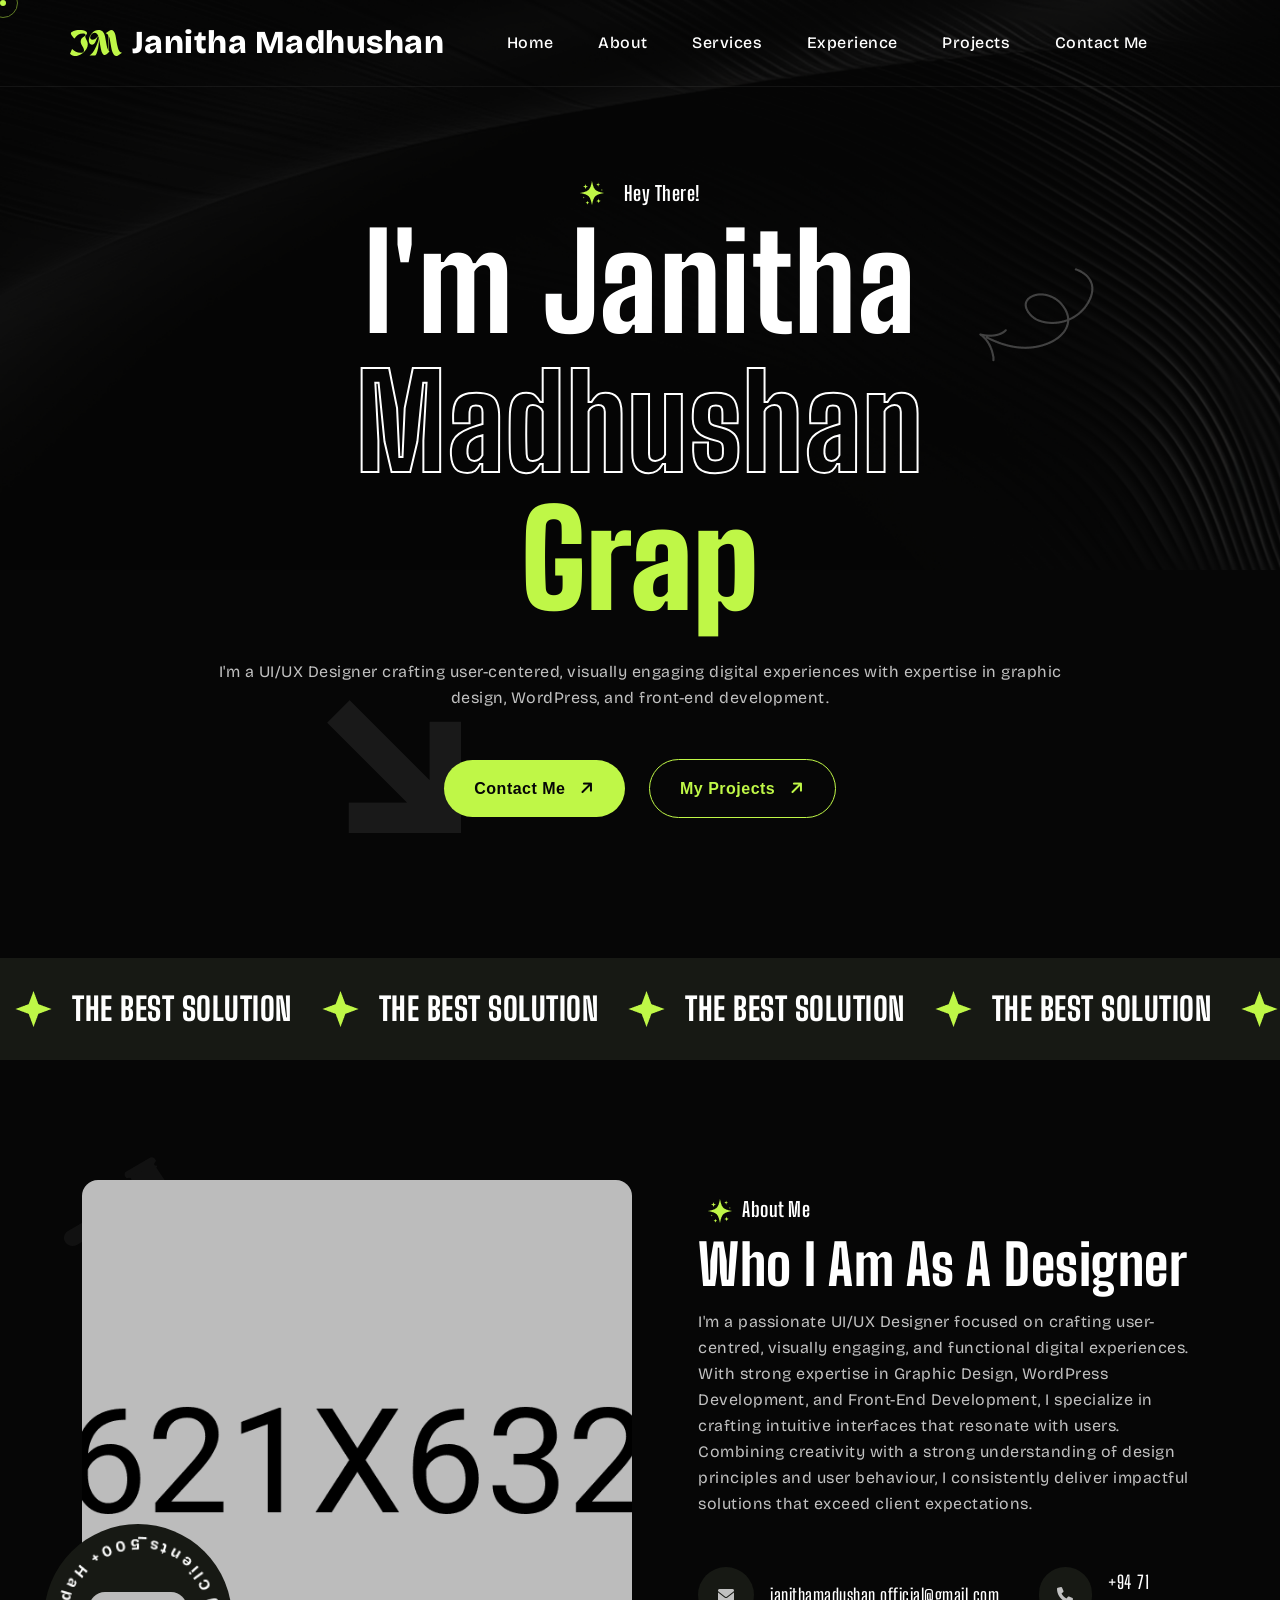
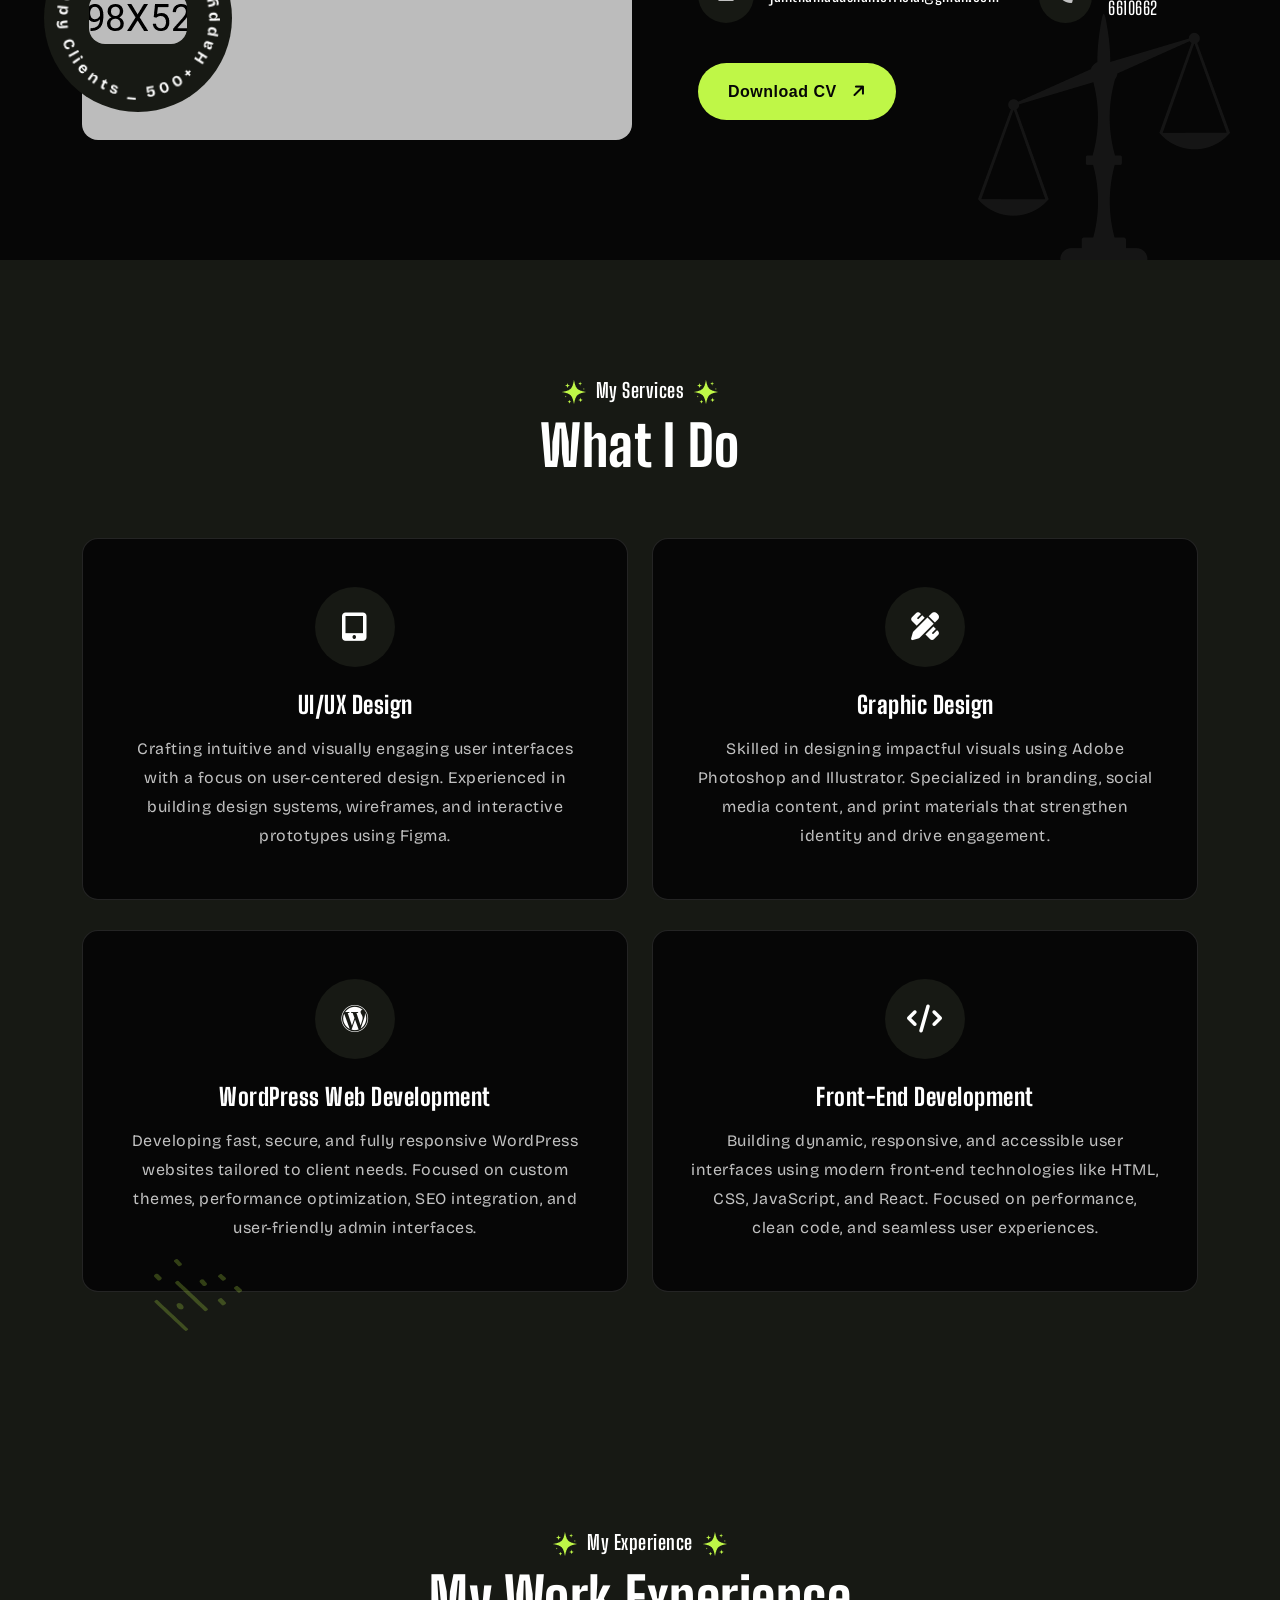
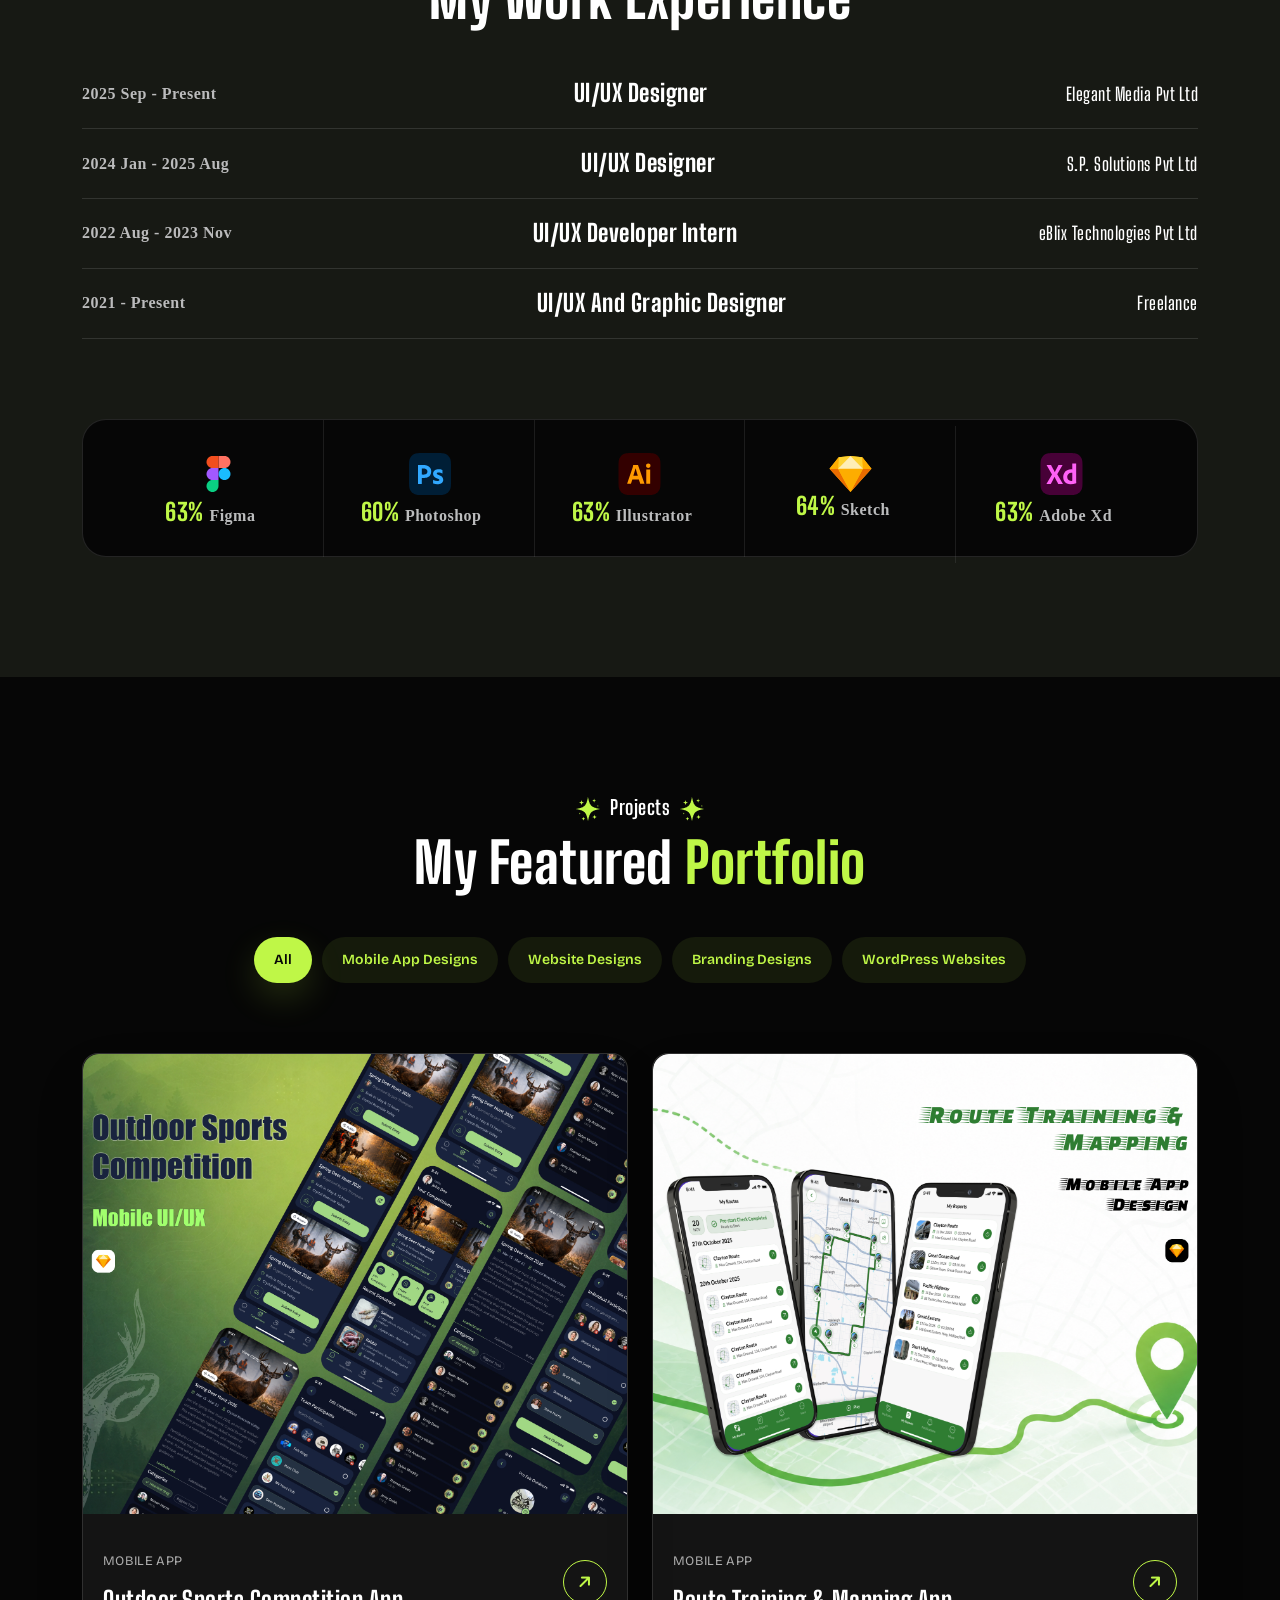
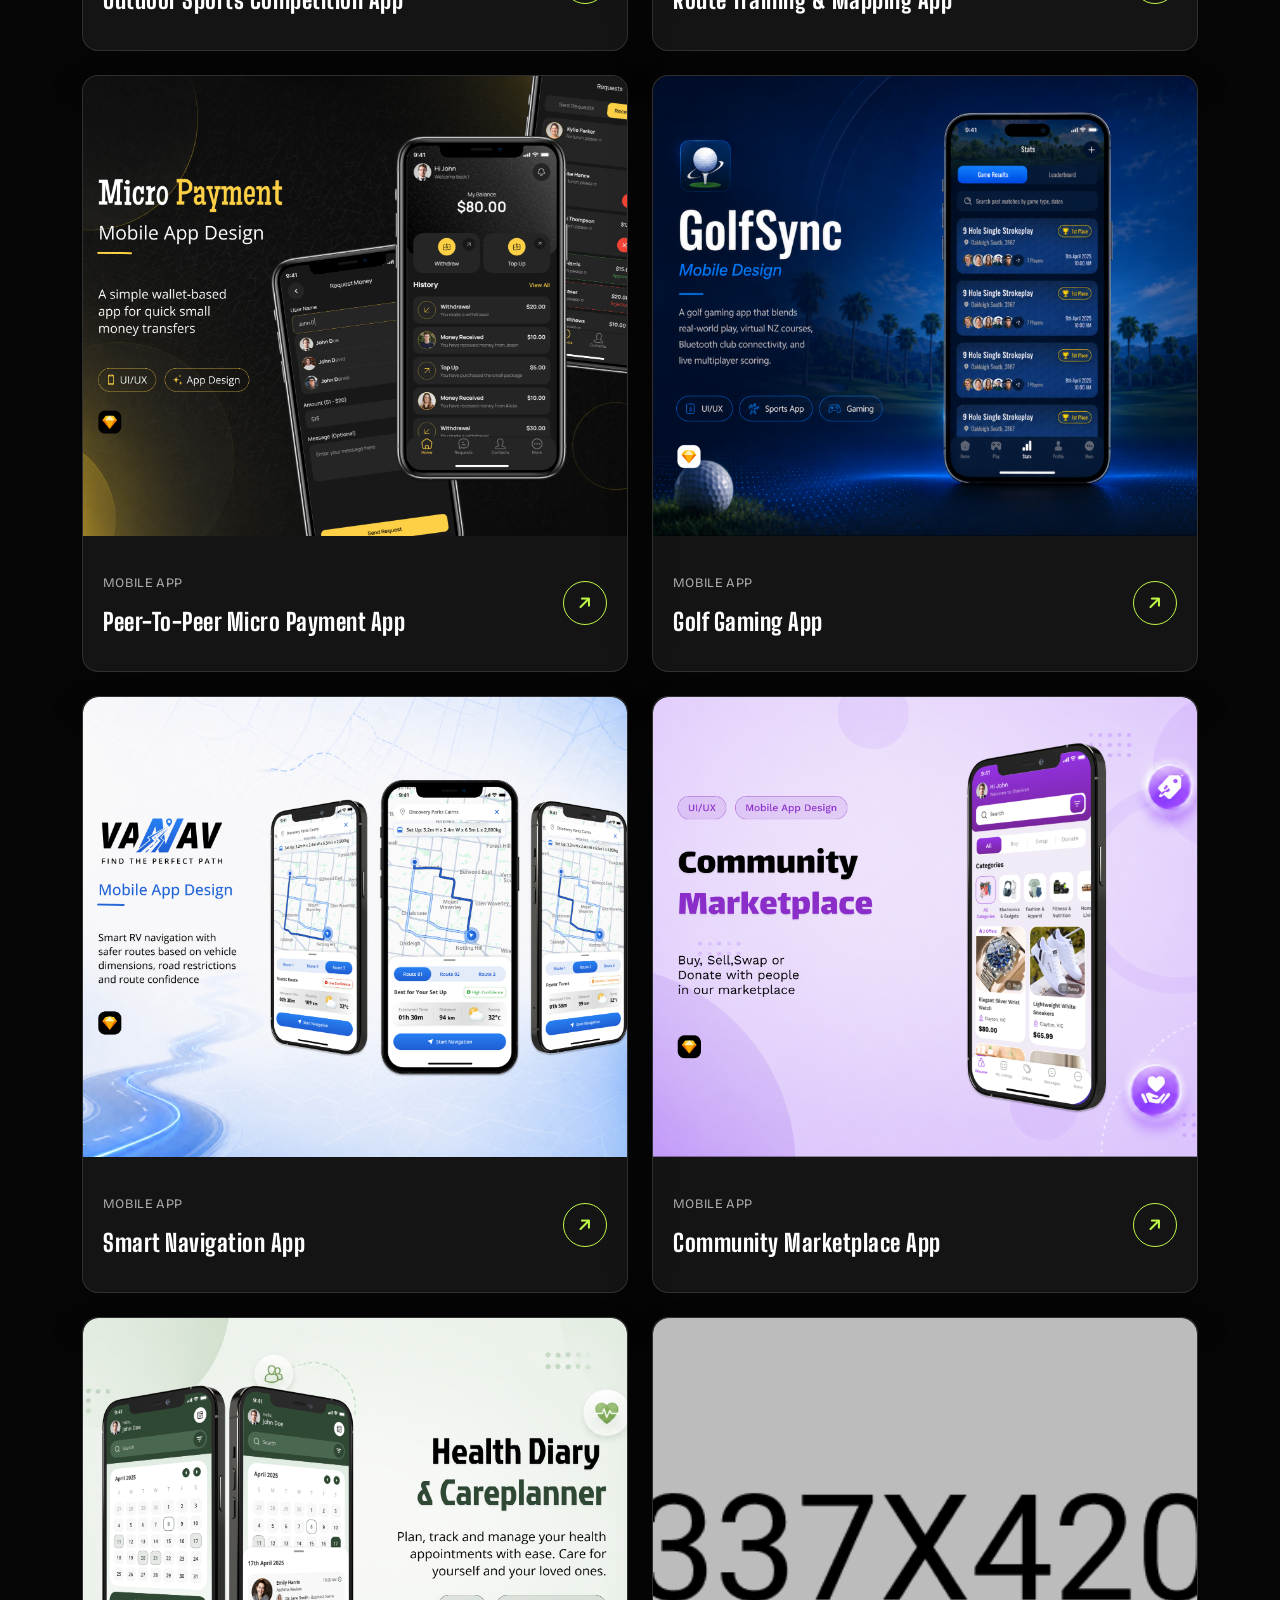
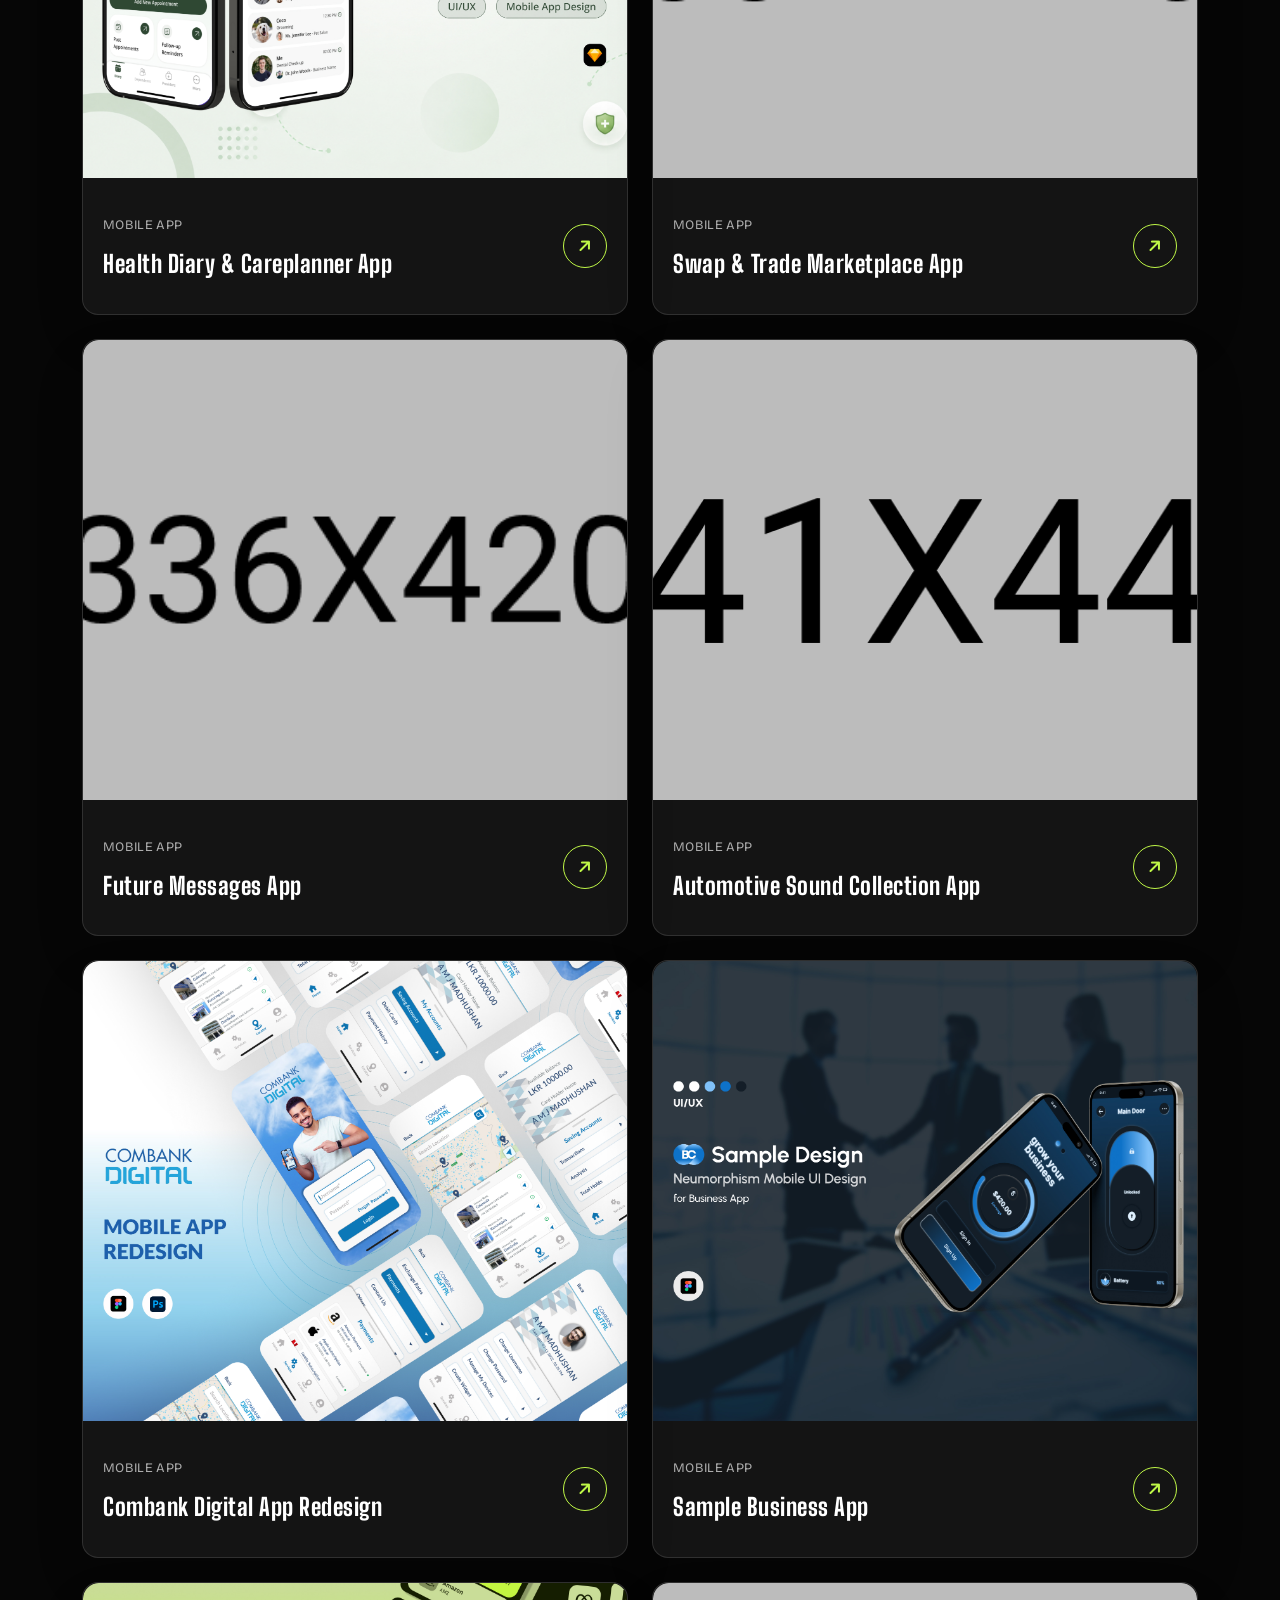
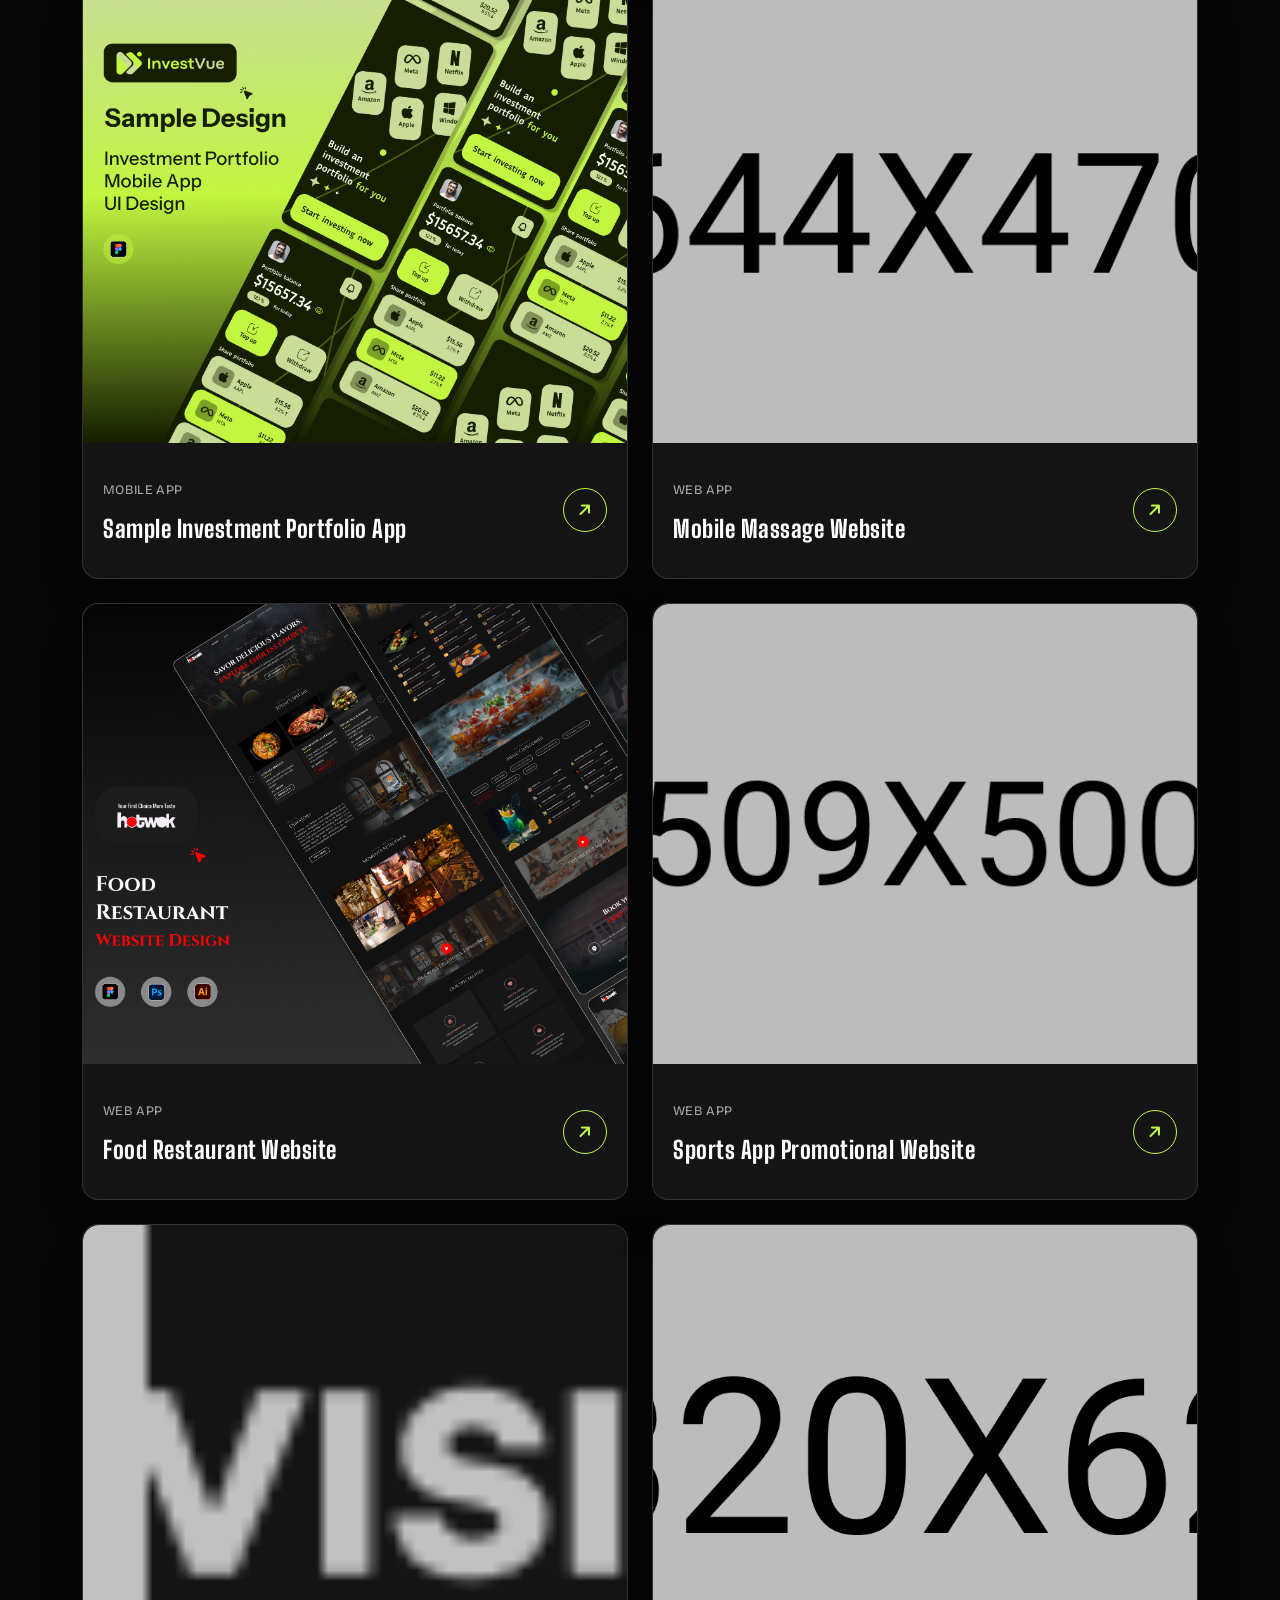
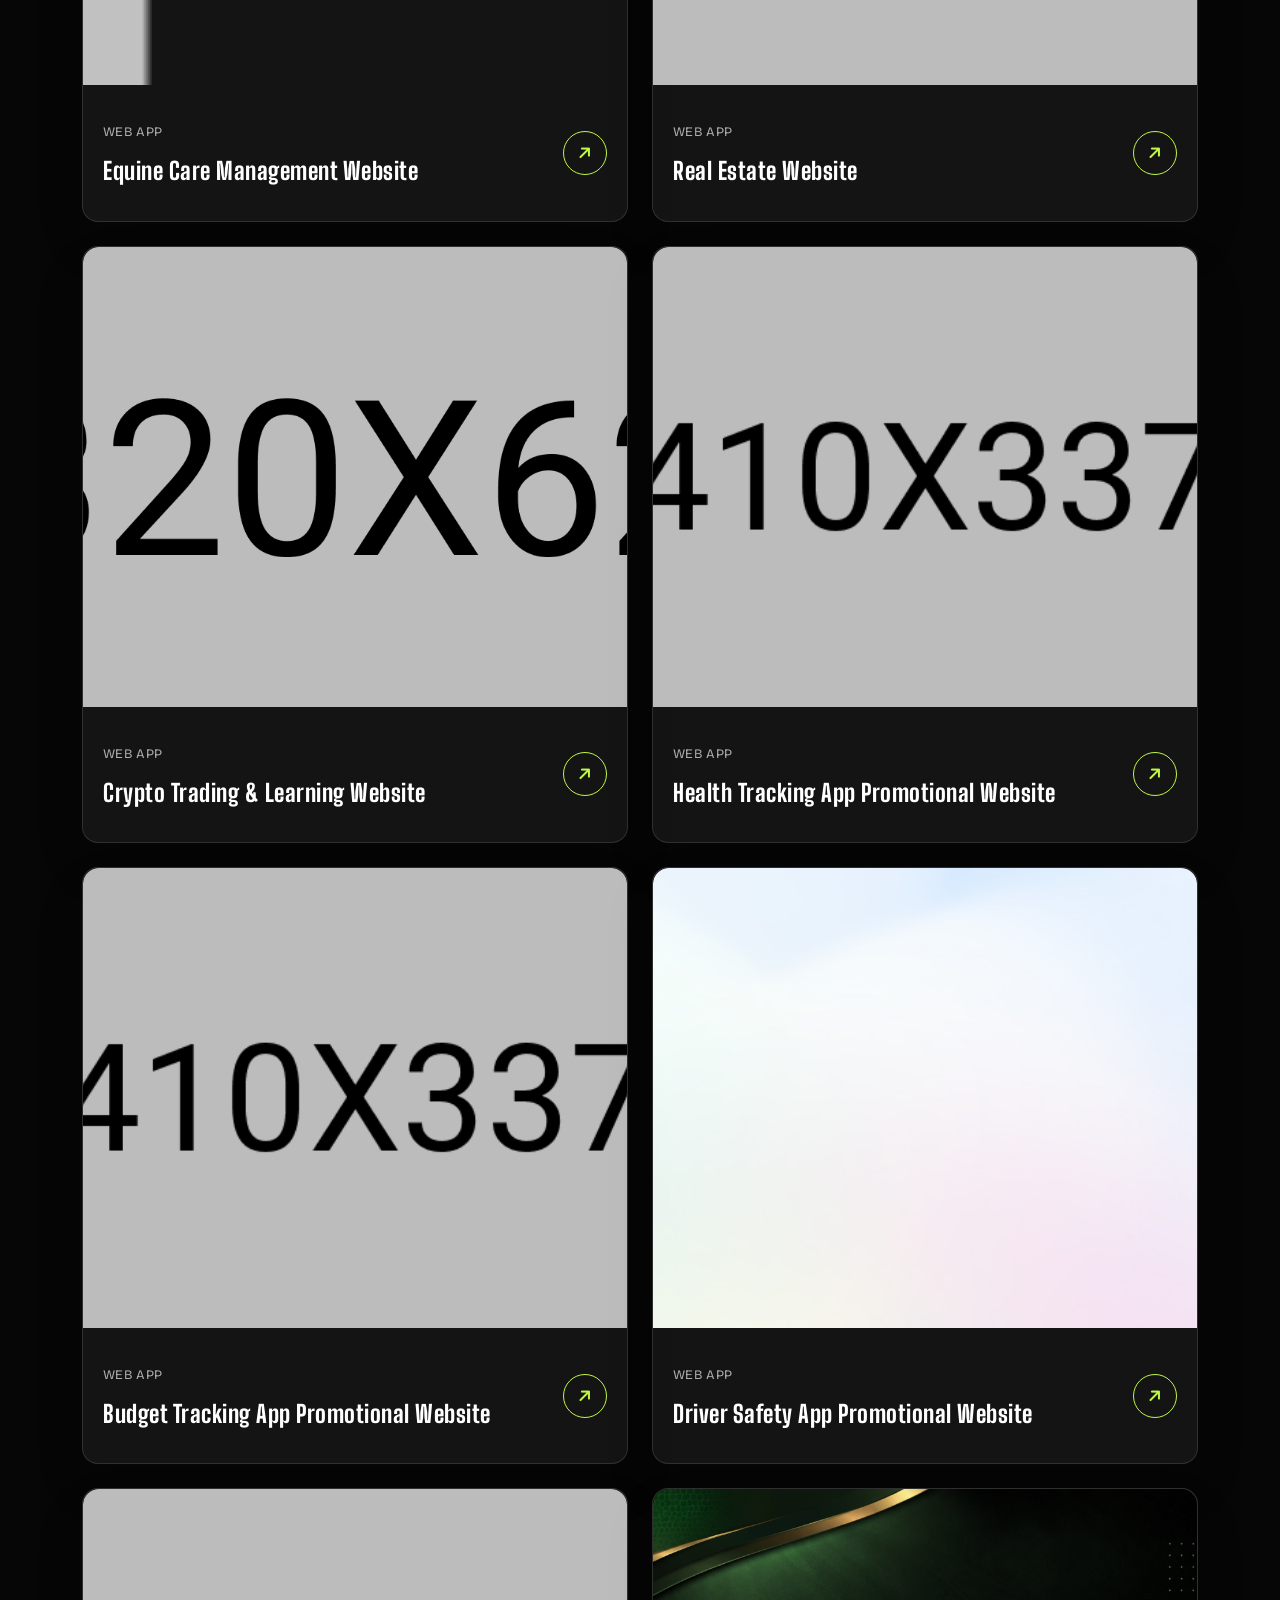
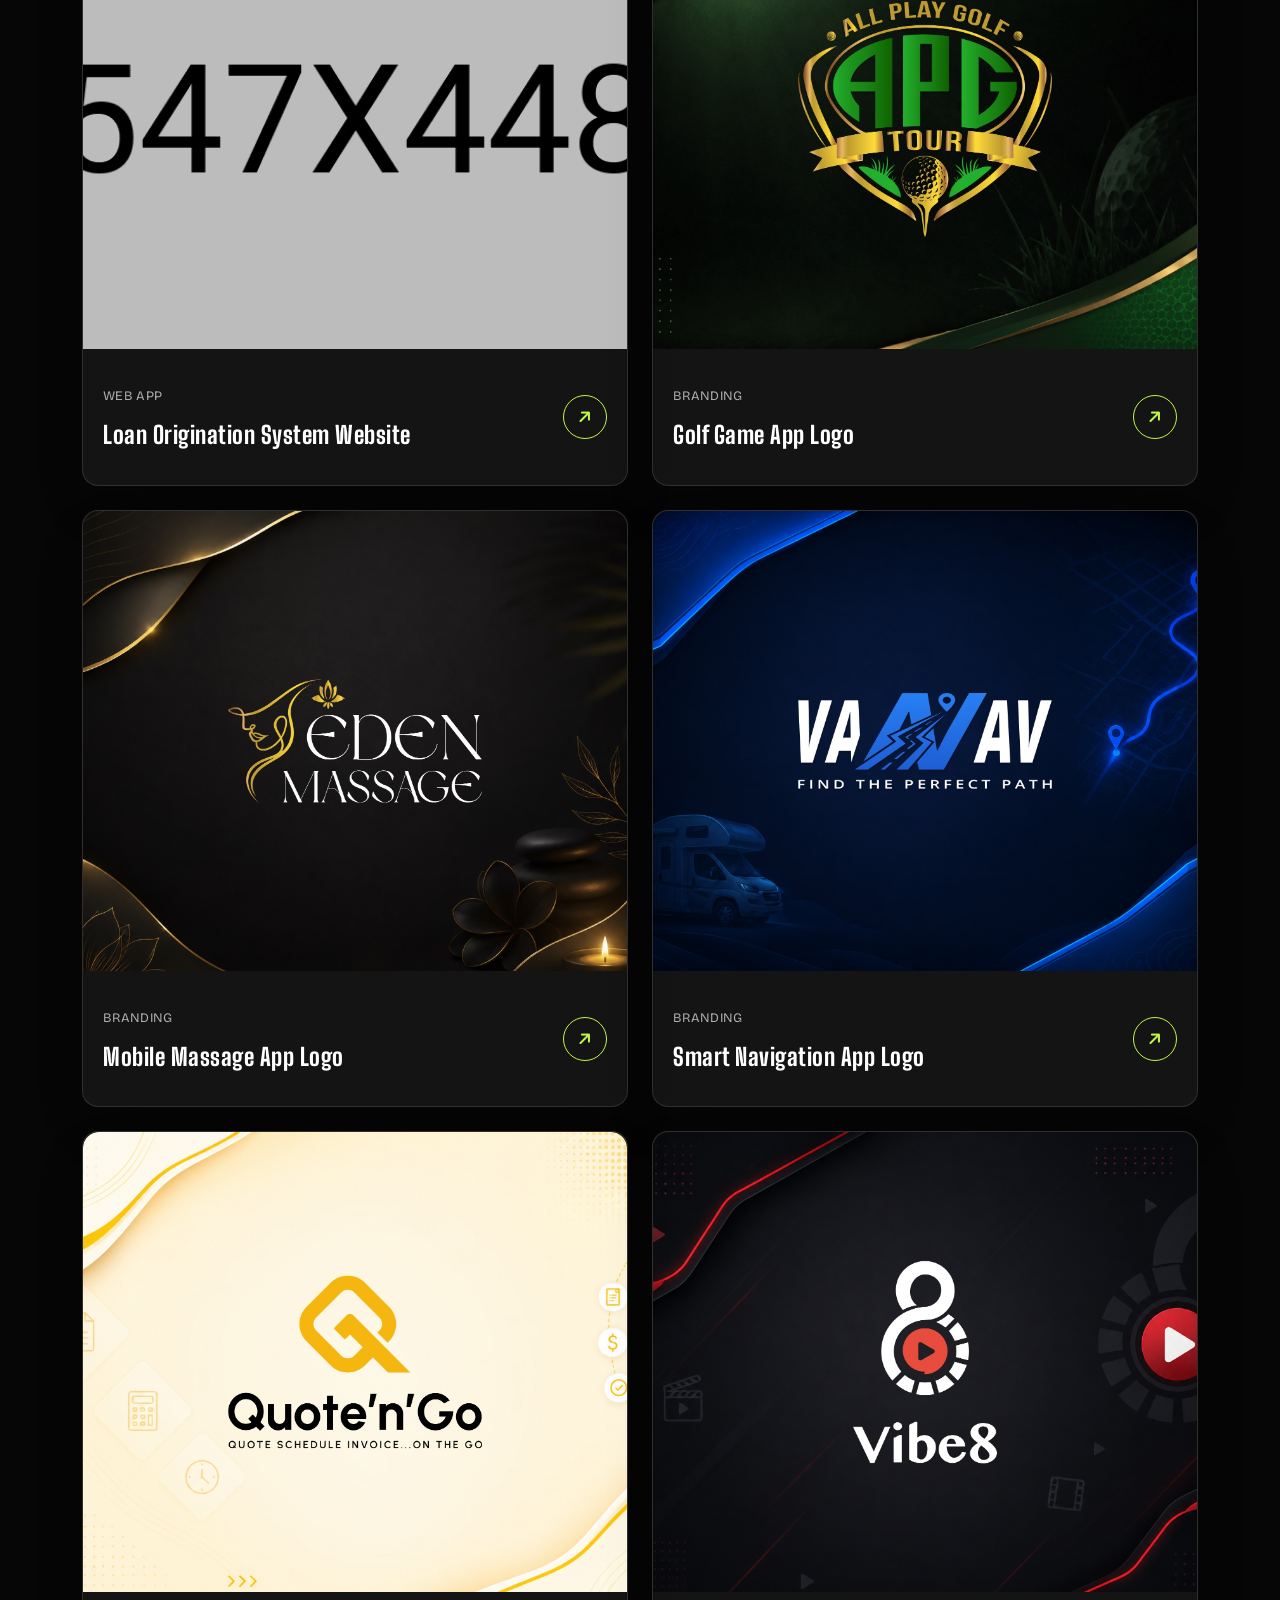
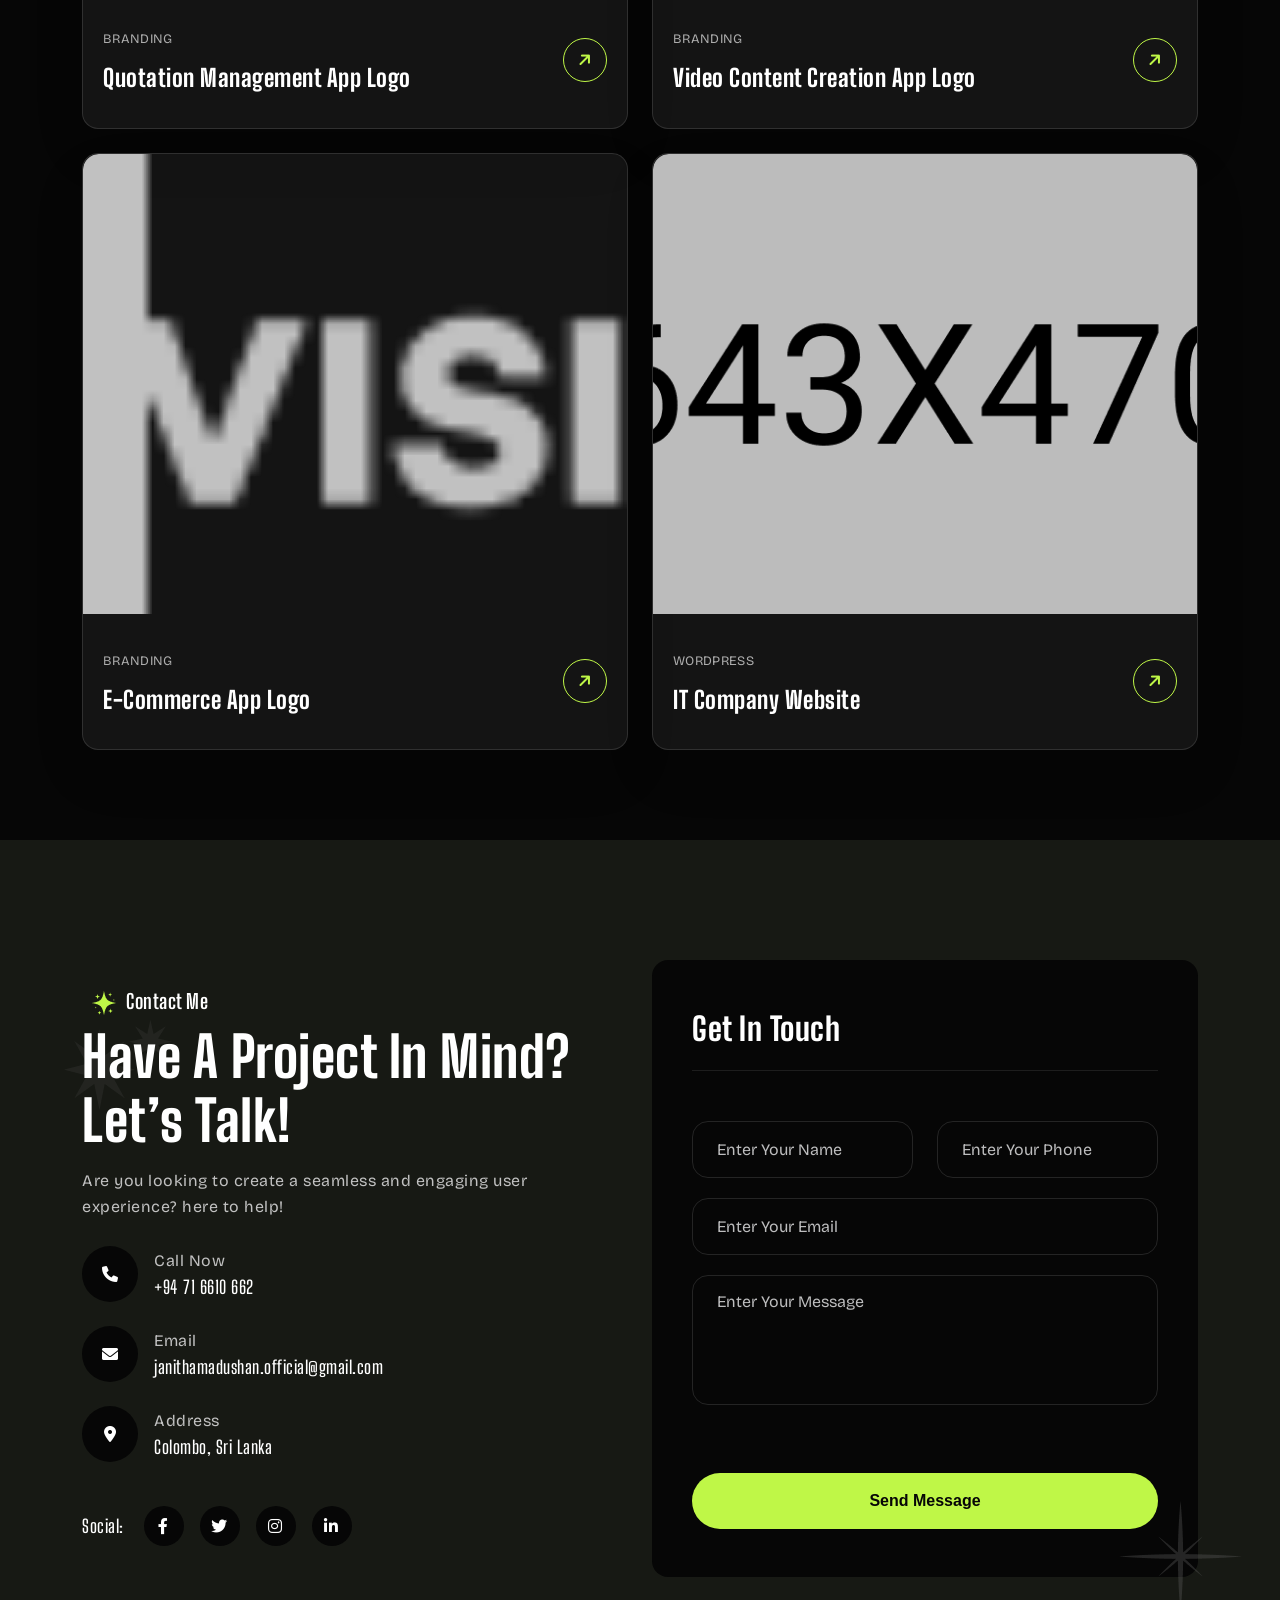
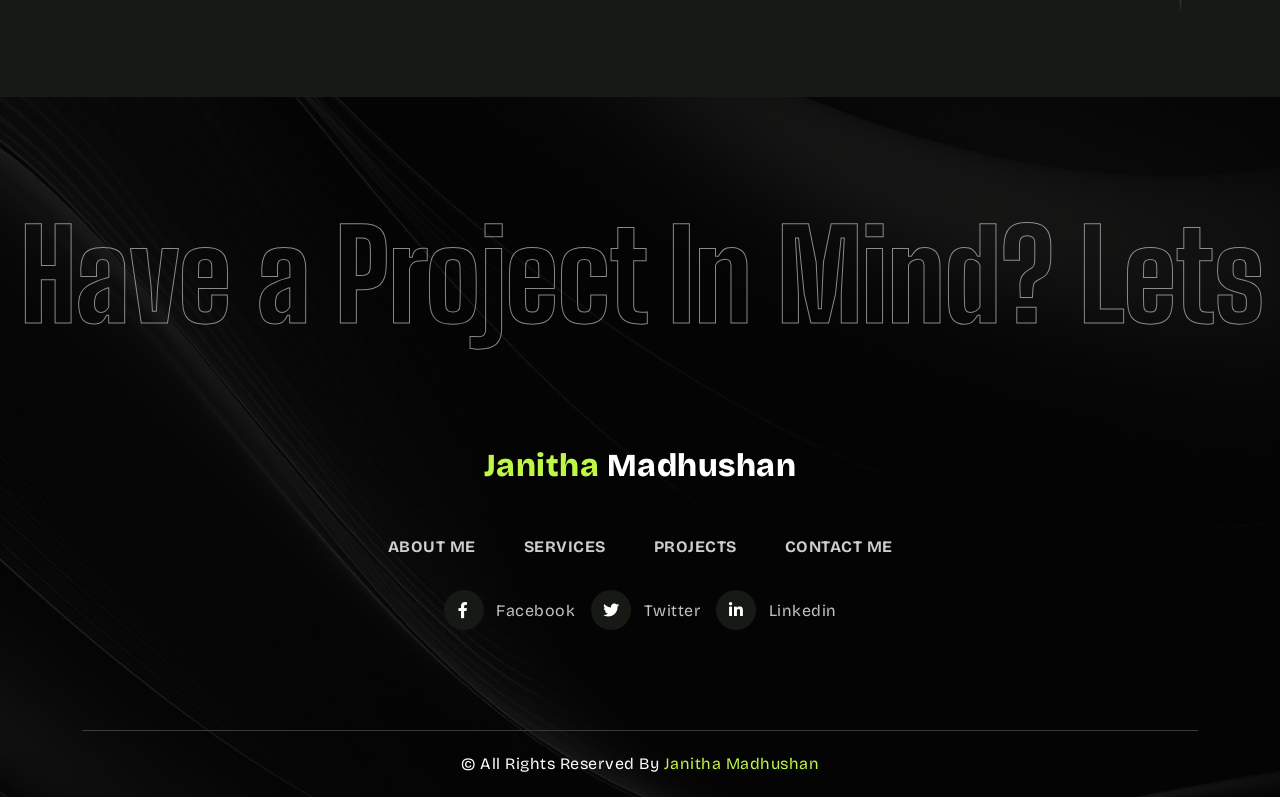
==== commit 23eb3deb: "Update index.html updated text" ====
--- a/index.html
+++ b/index.html
@@ -491,7 +491,7 @@
                 <div class="experience-items wow fadeInUp" data-wow-delay=".6s">
                     <span>2022 Aug - 2023 Nov</span>
                     <h4>UI/UX Developer Intern</h4>
-                    <h6>eBlix Technologies Pvt Ltd</h6>
+                    <h6 style="text-transform: none;">eBlix Technologies Pvt Ltd</h6>
                 </div>
                 <div class="experience-items wow fadeInUp" data-wow-delay=".8s">
                     <span>2021 - Present</span>
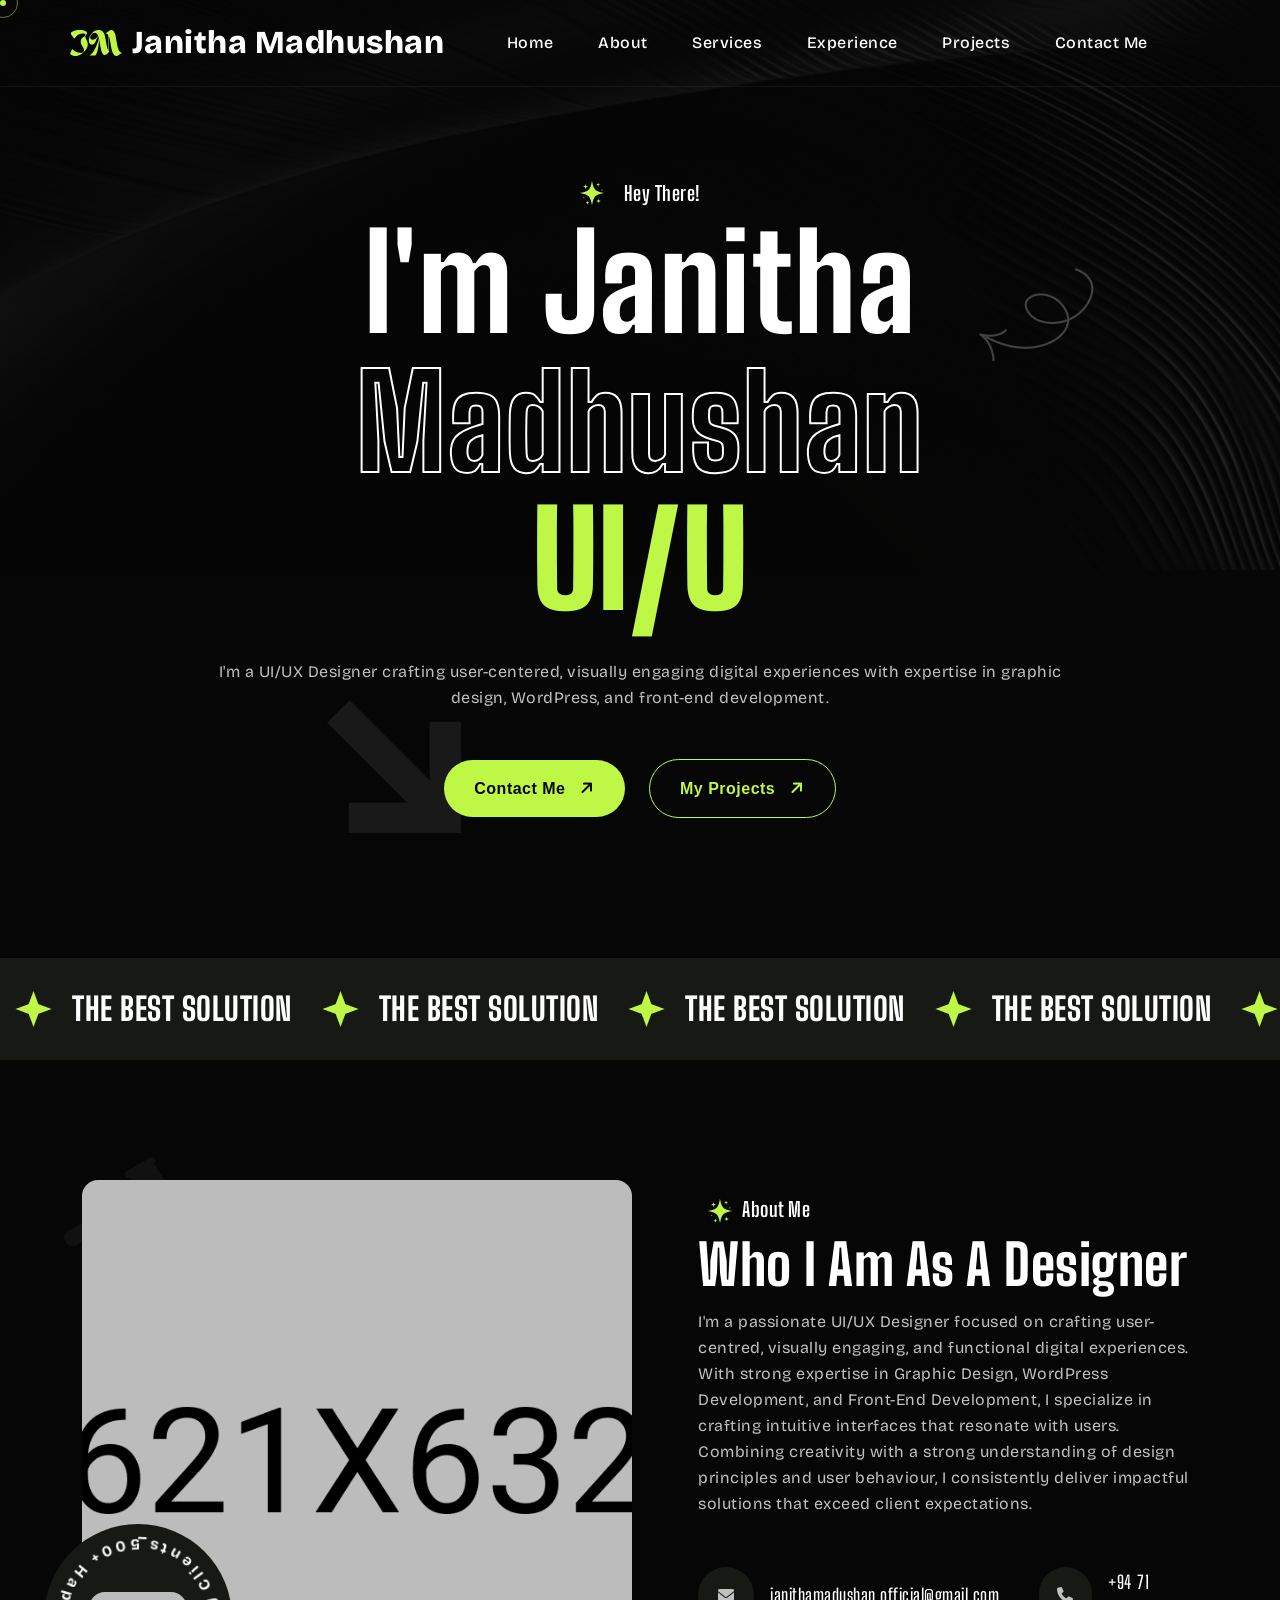
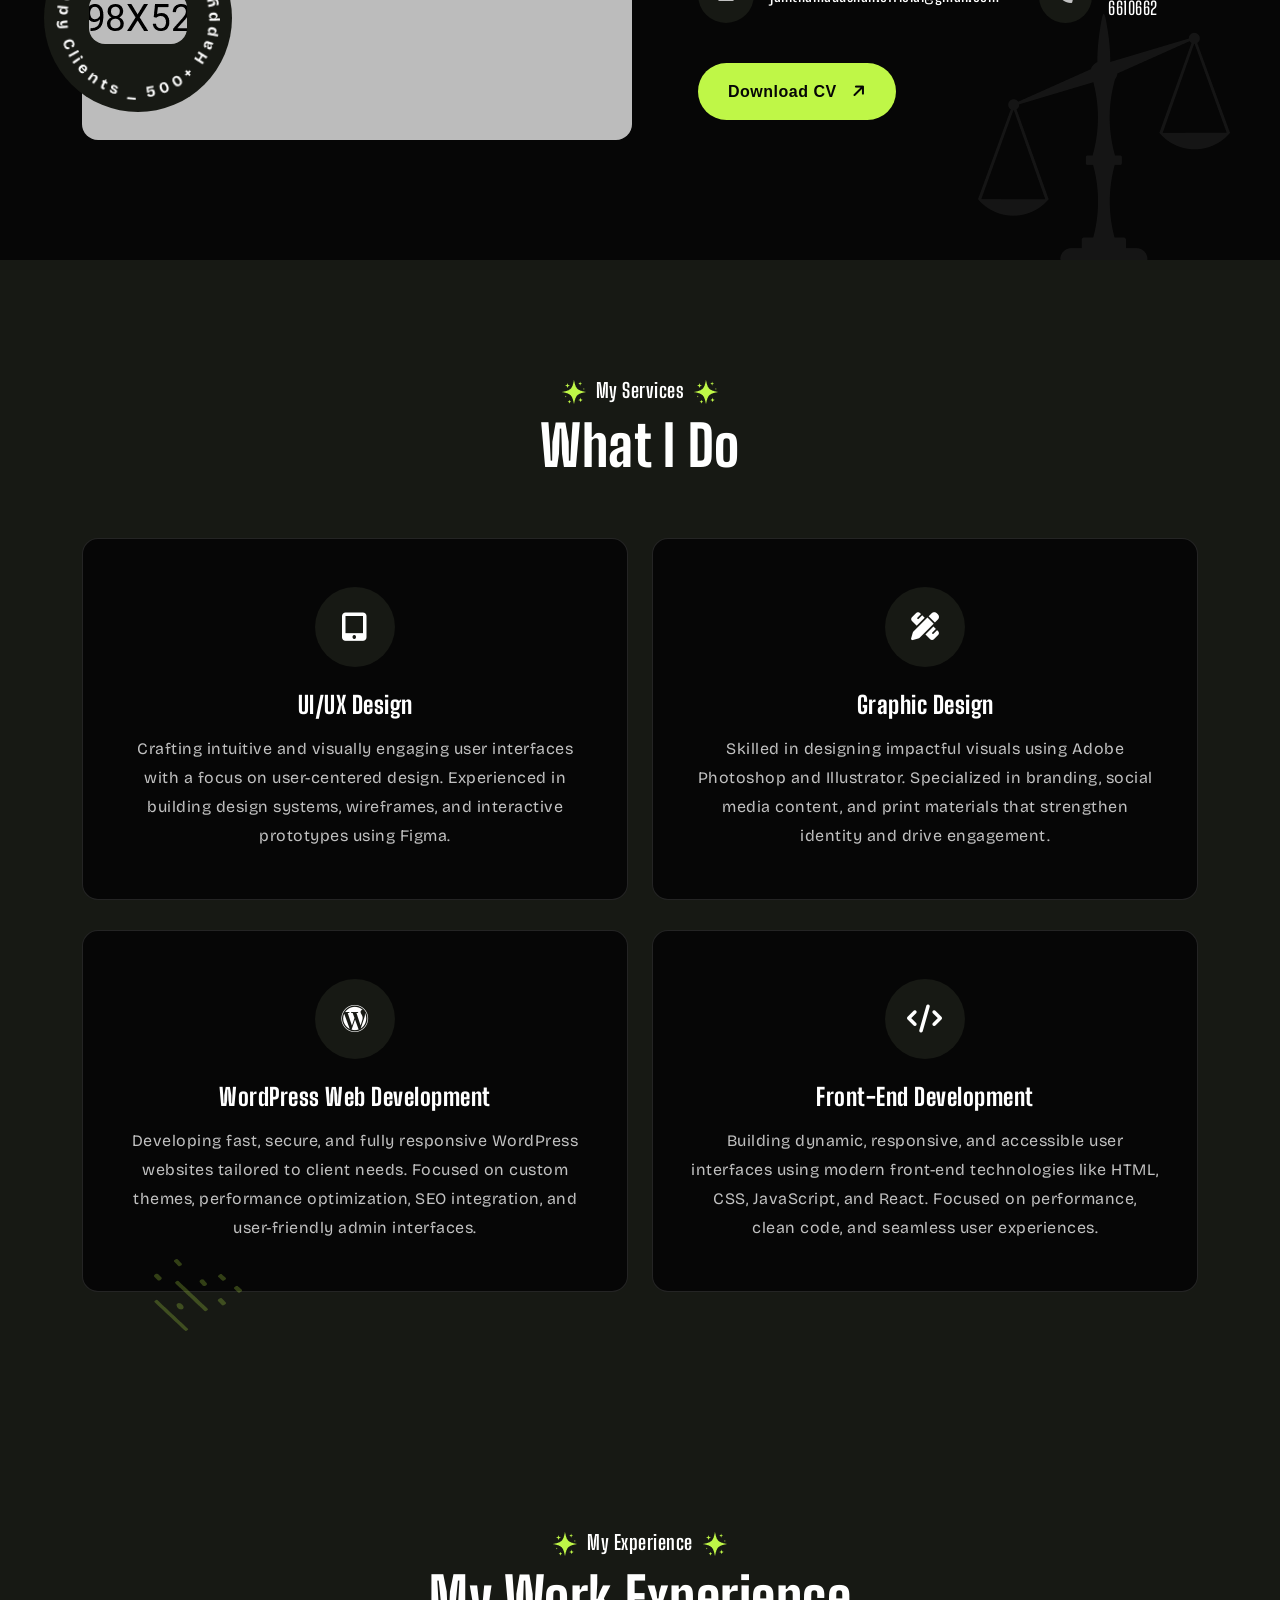
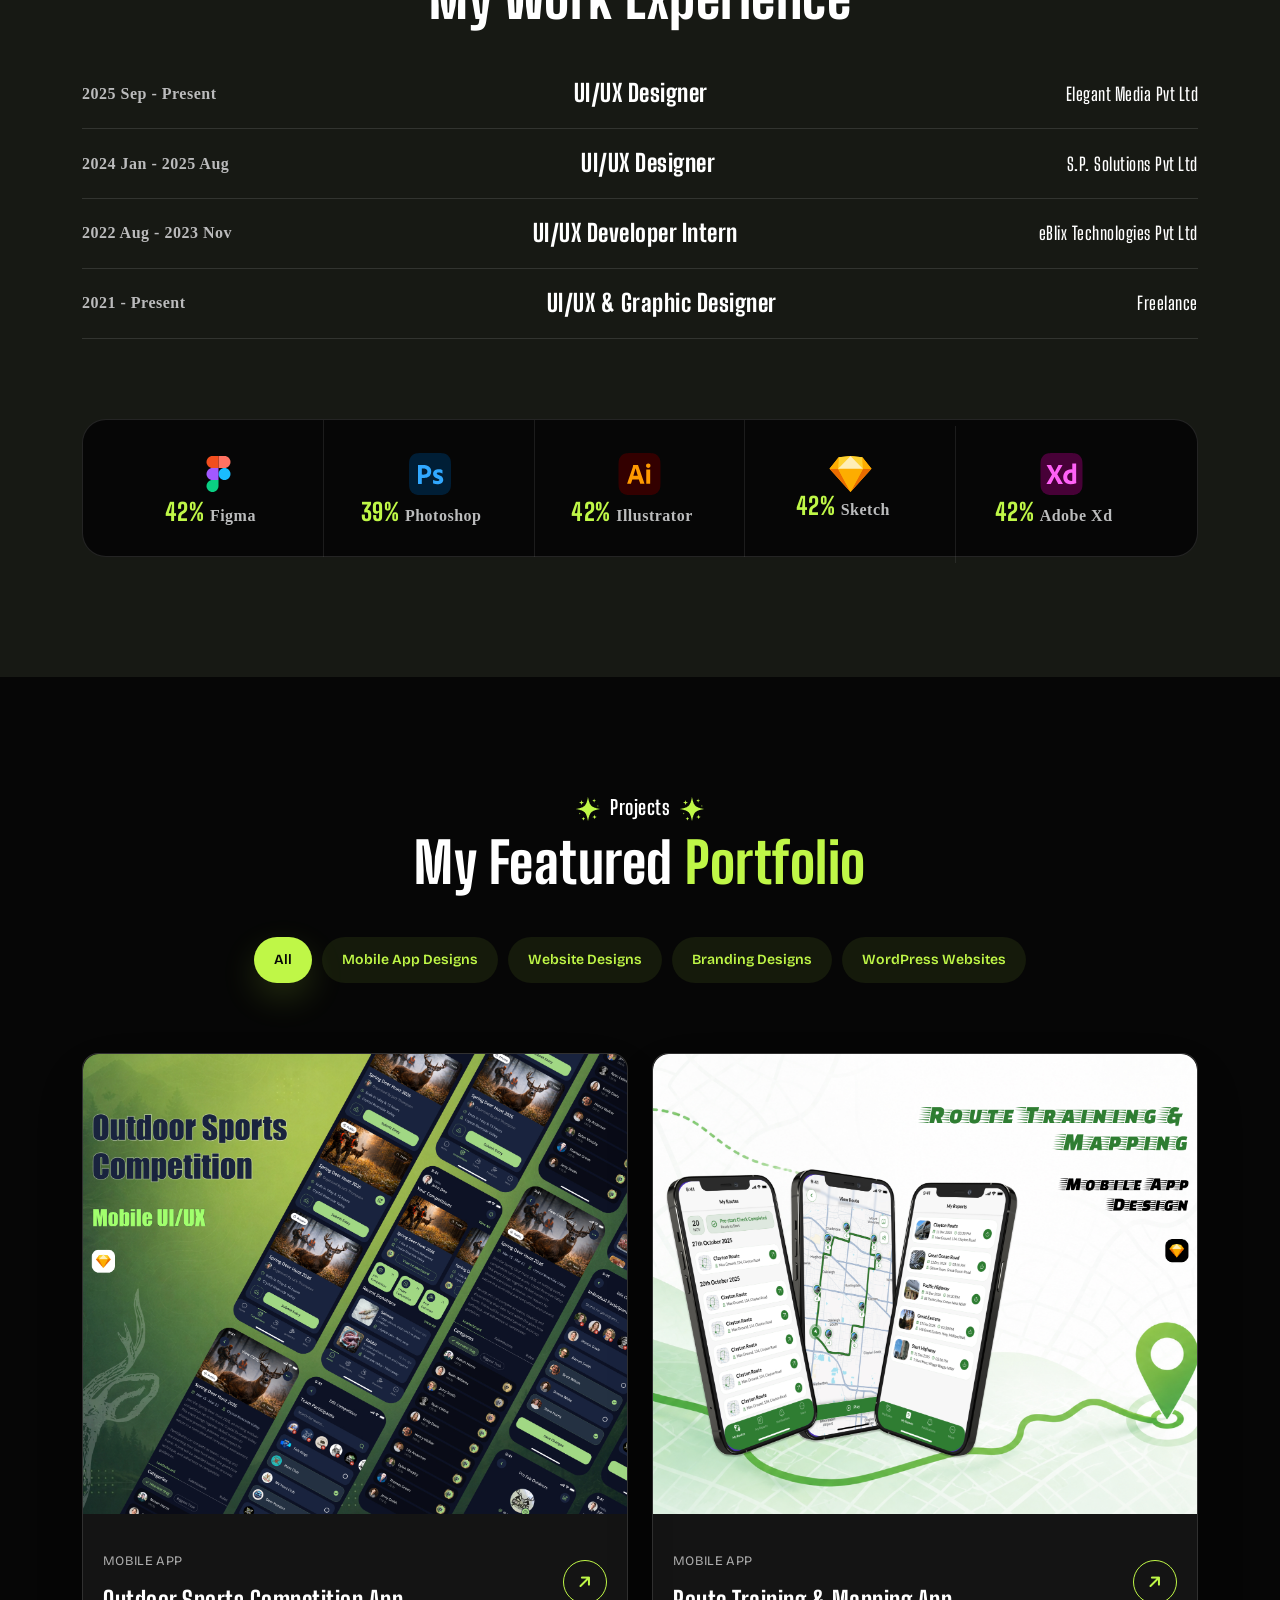
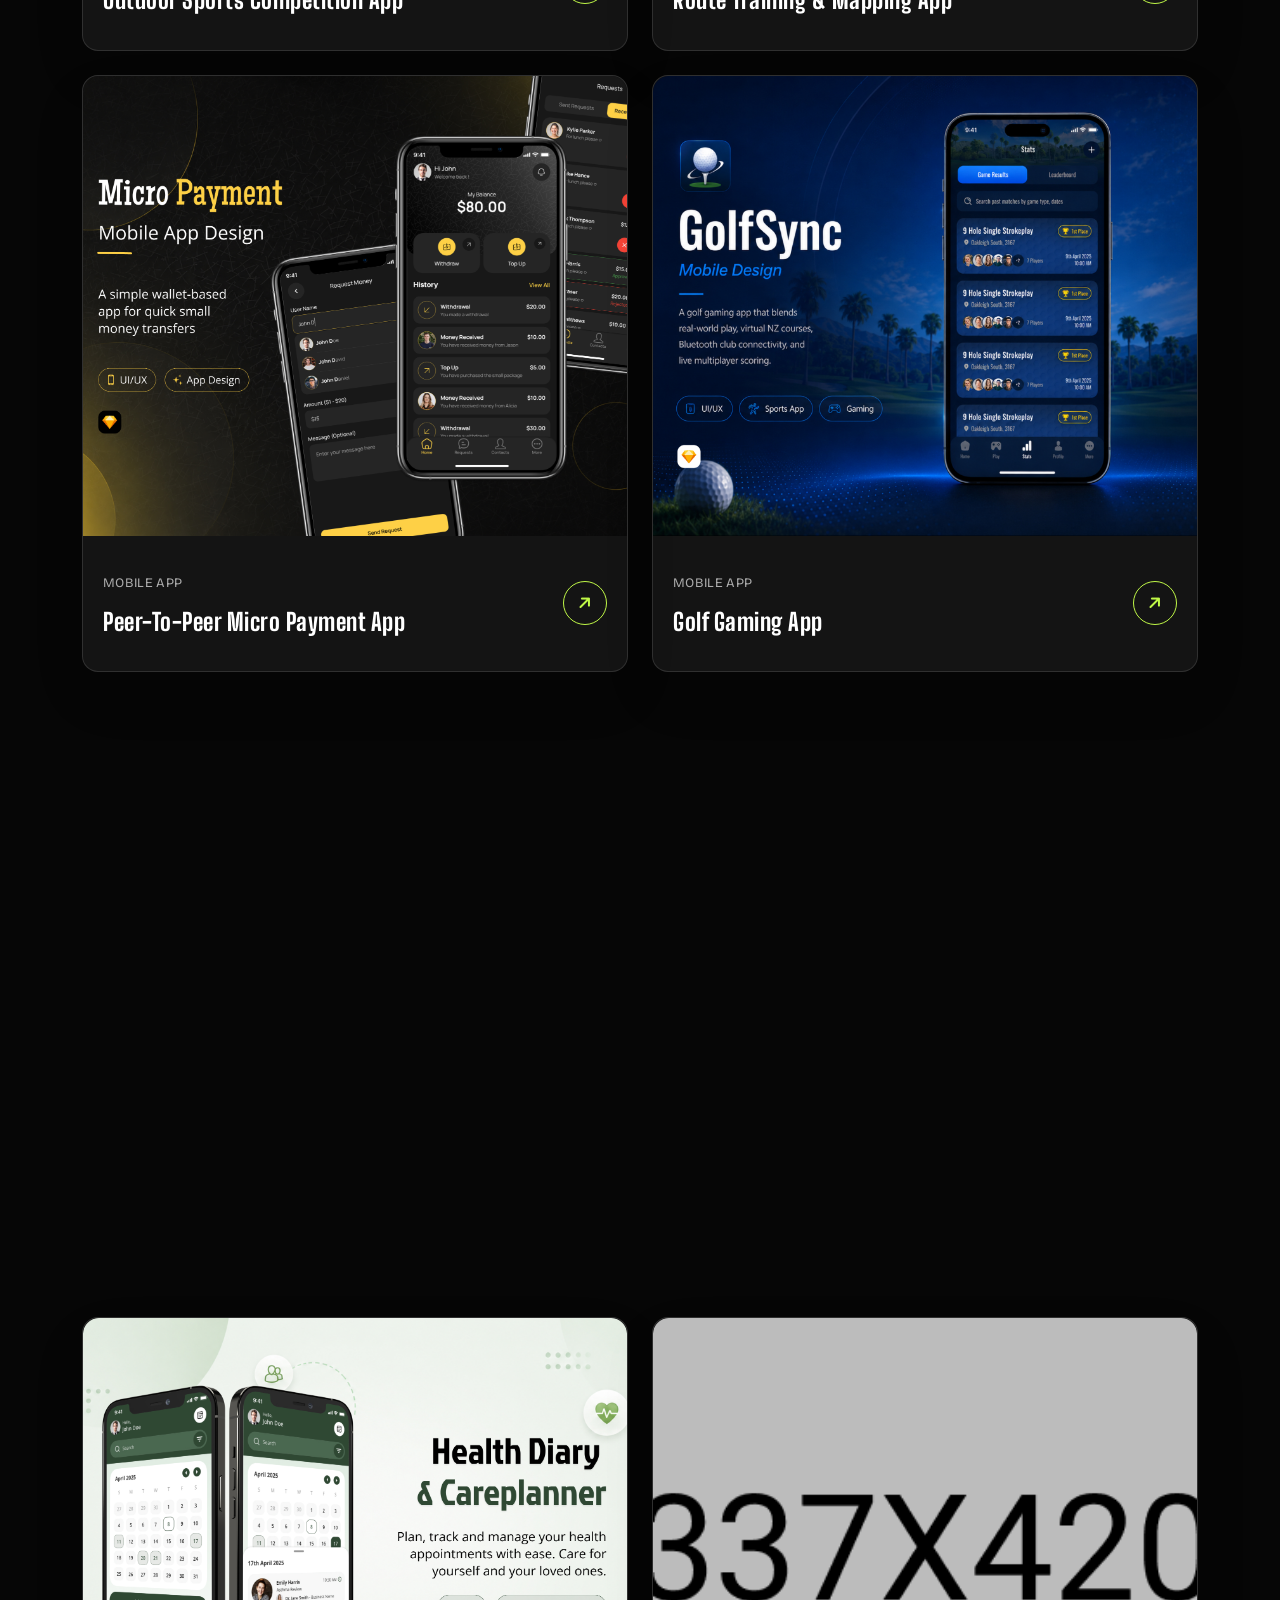
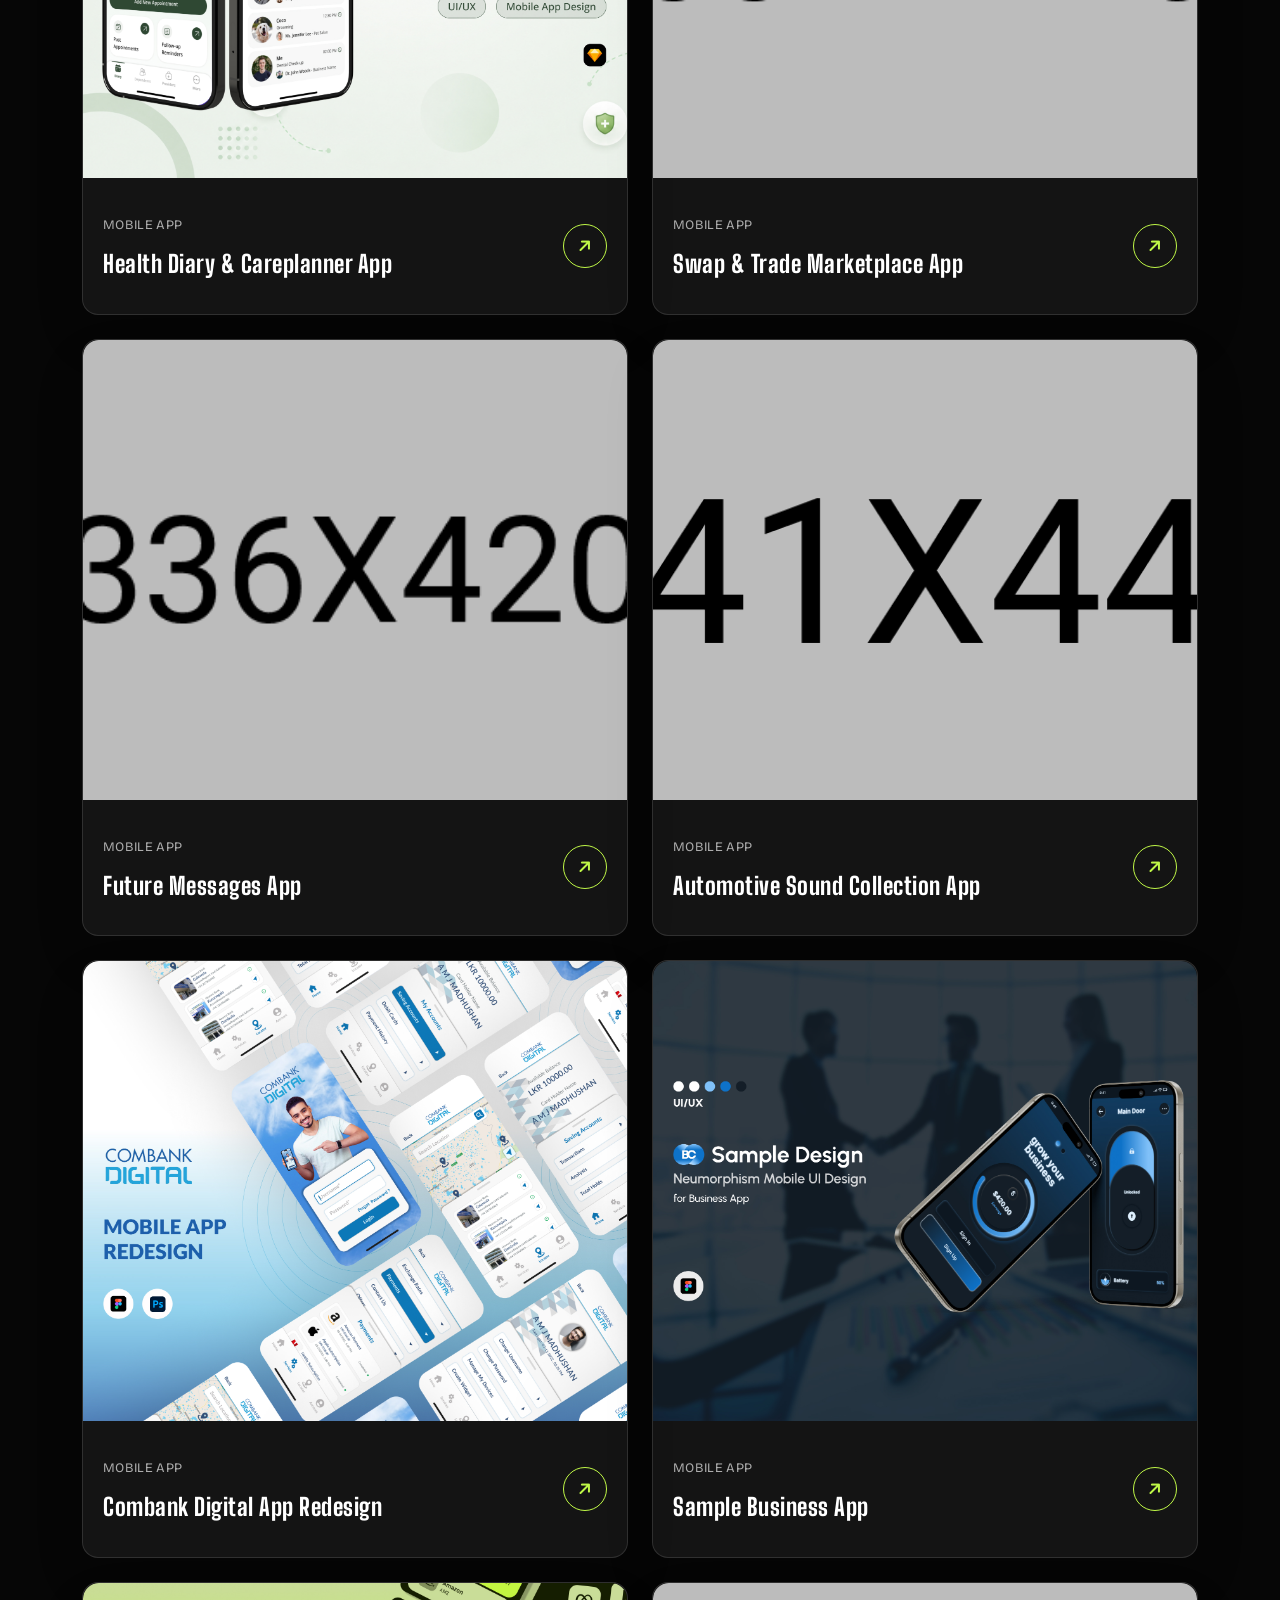
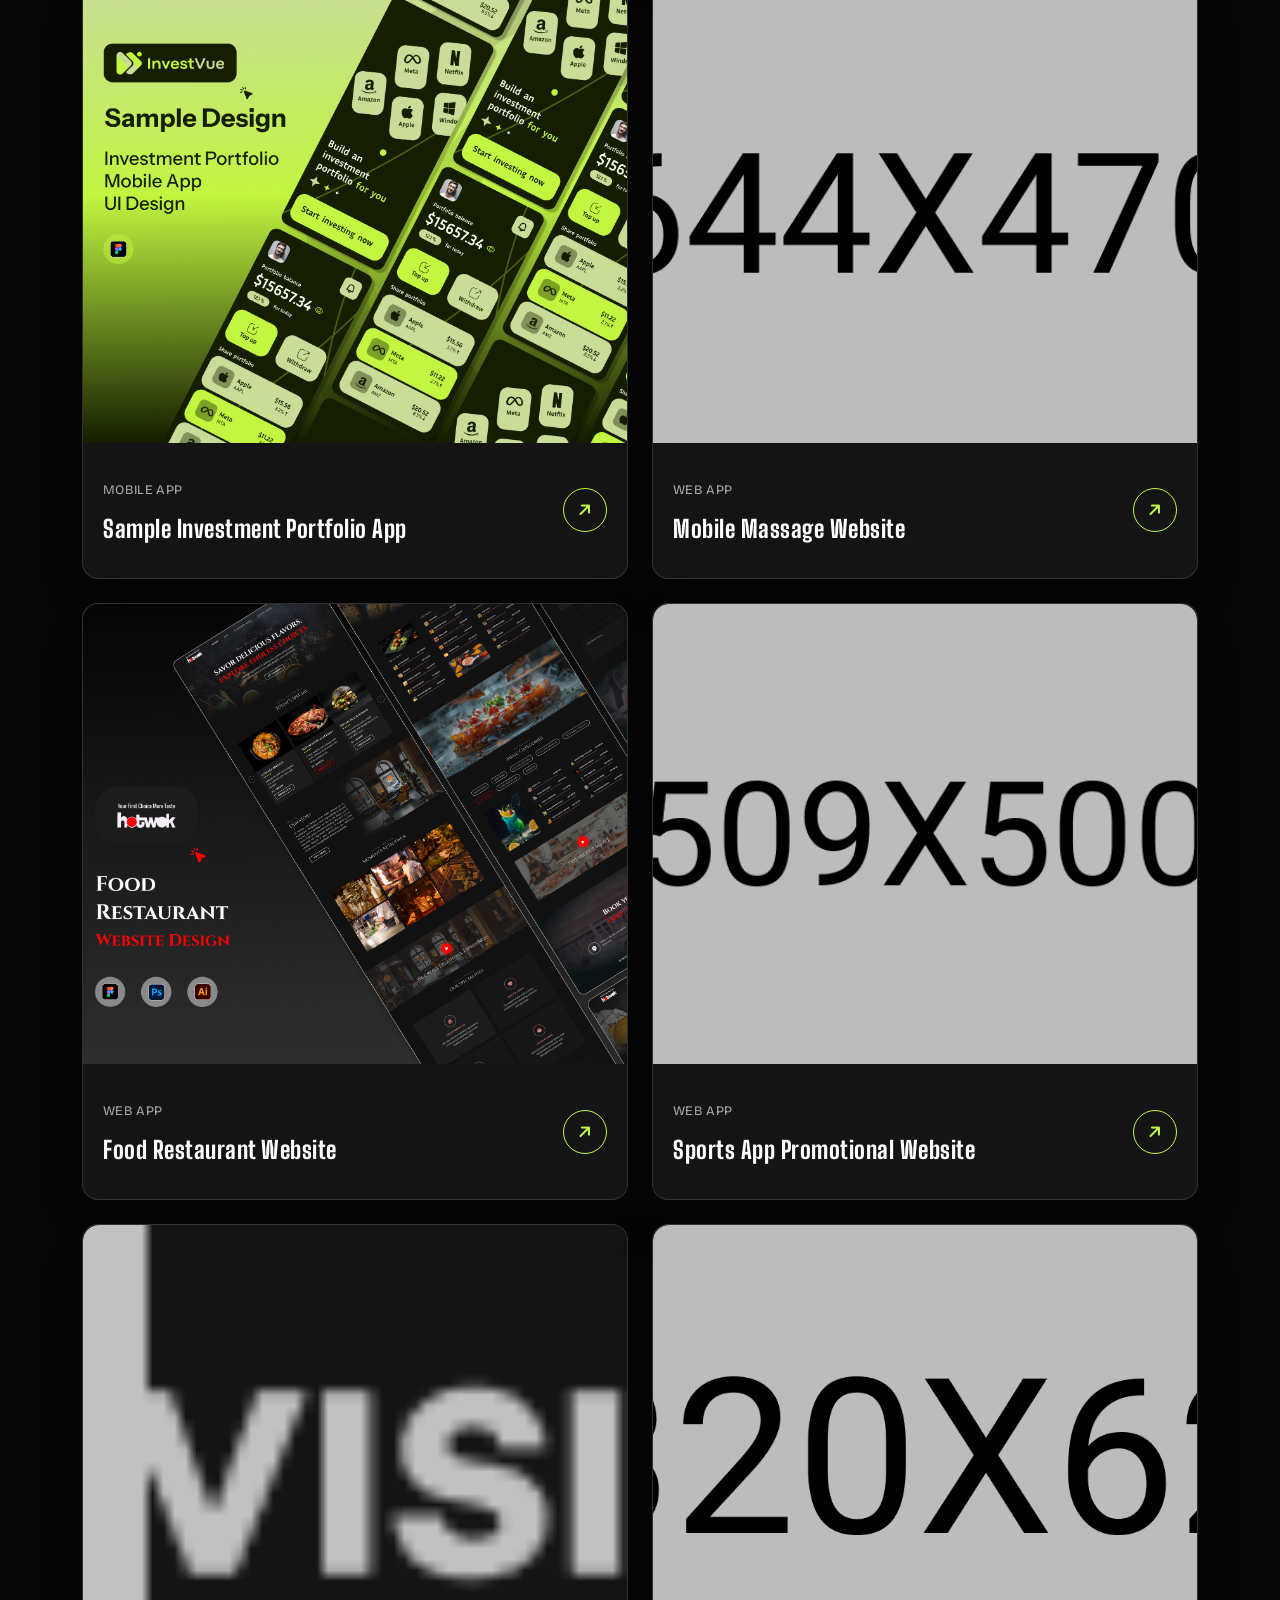
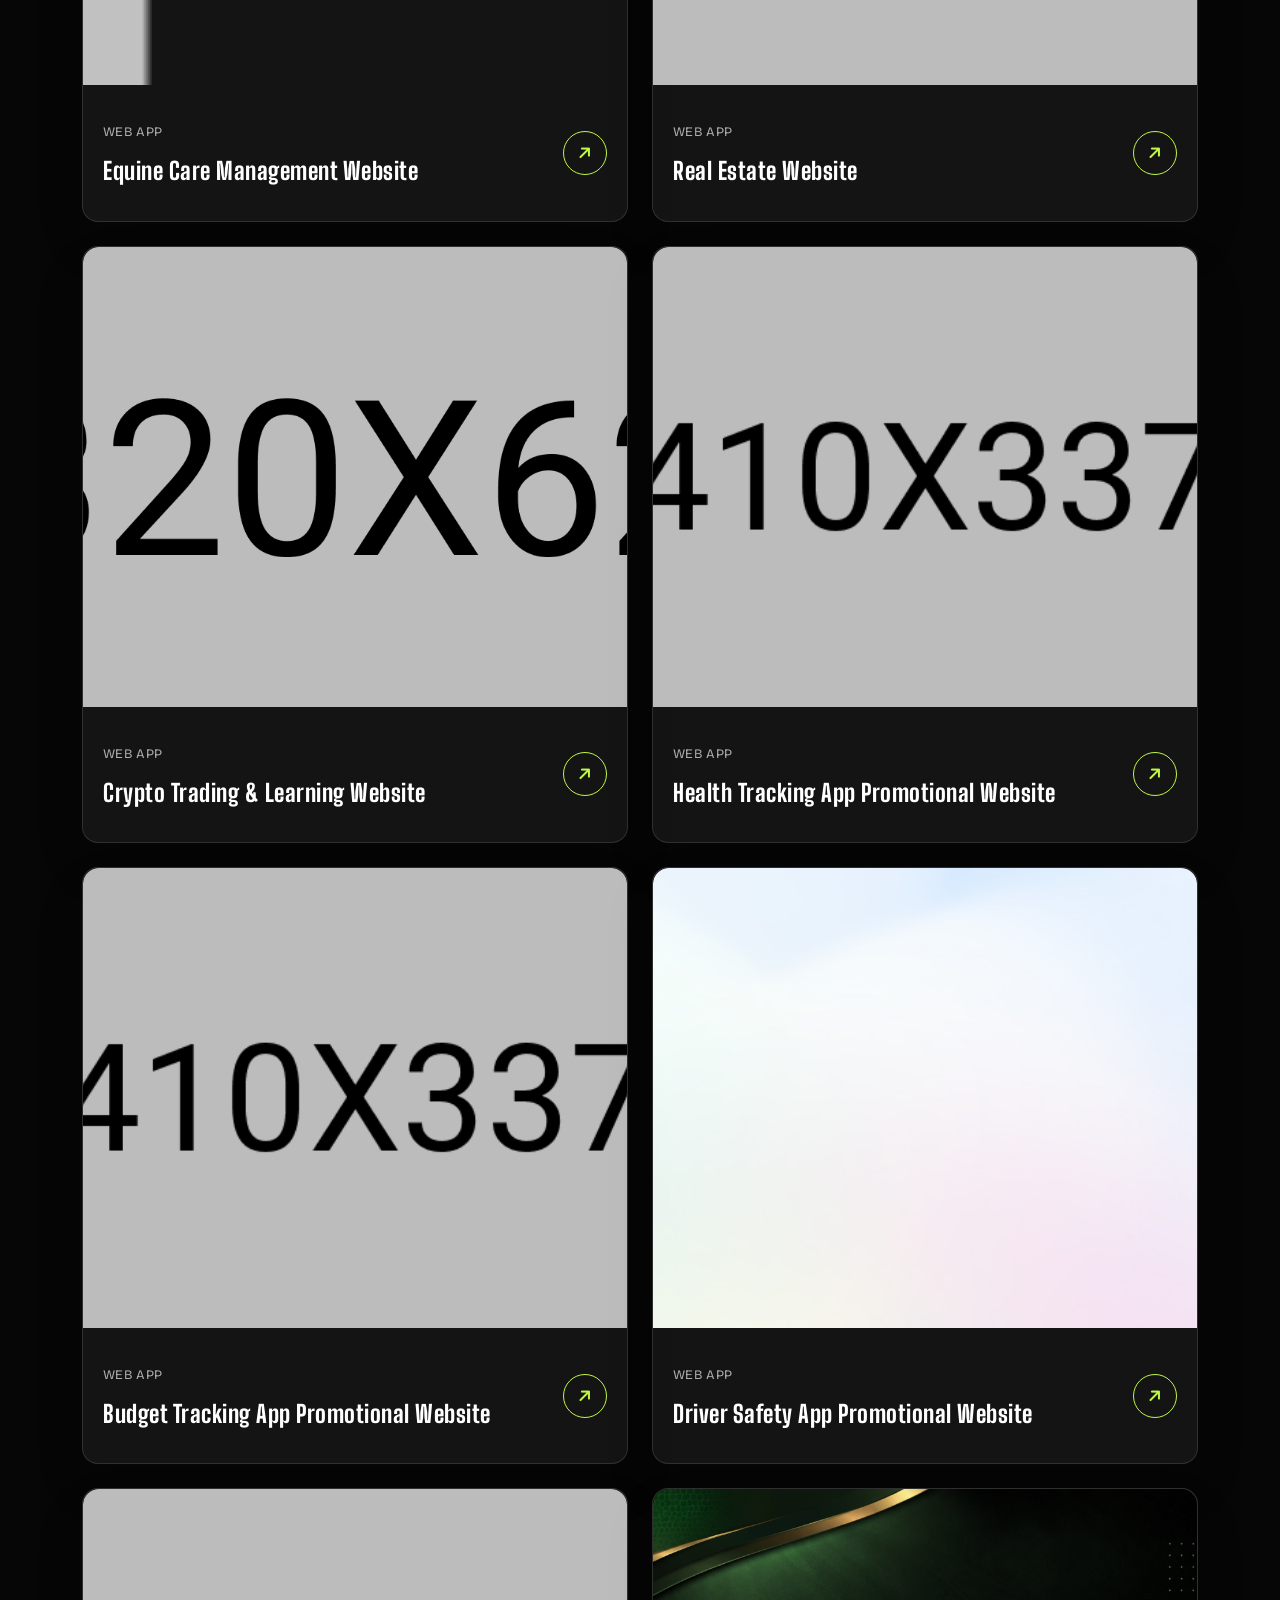
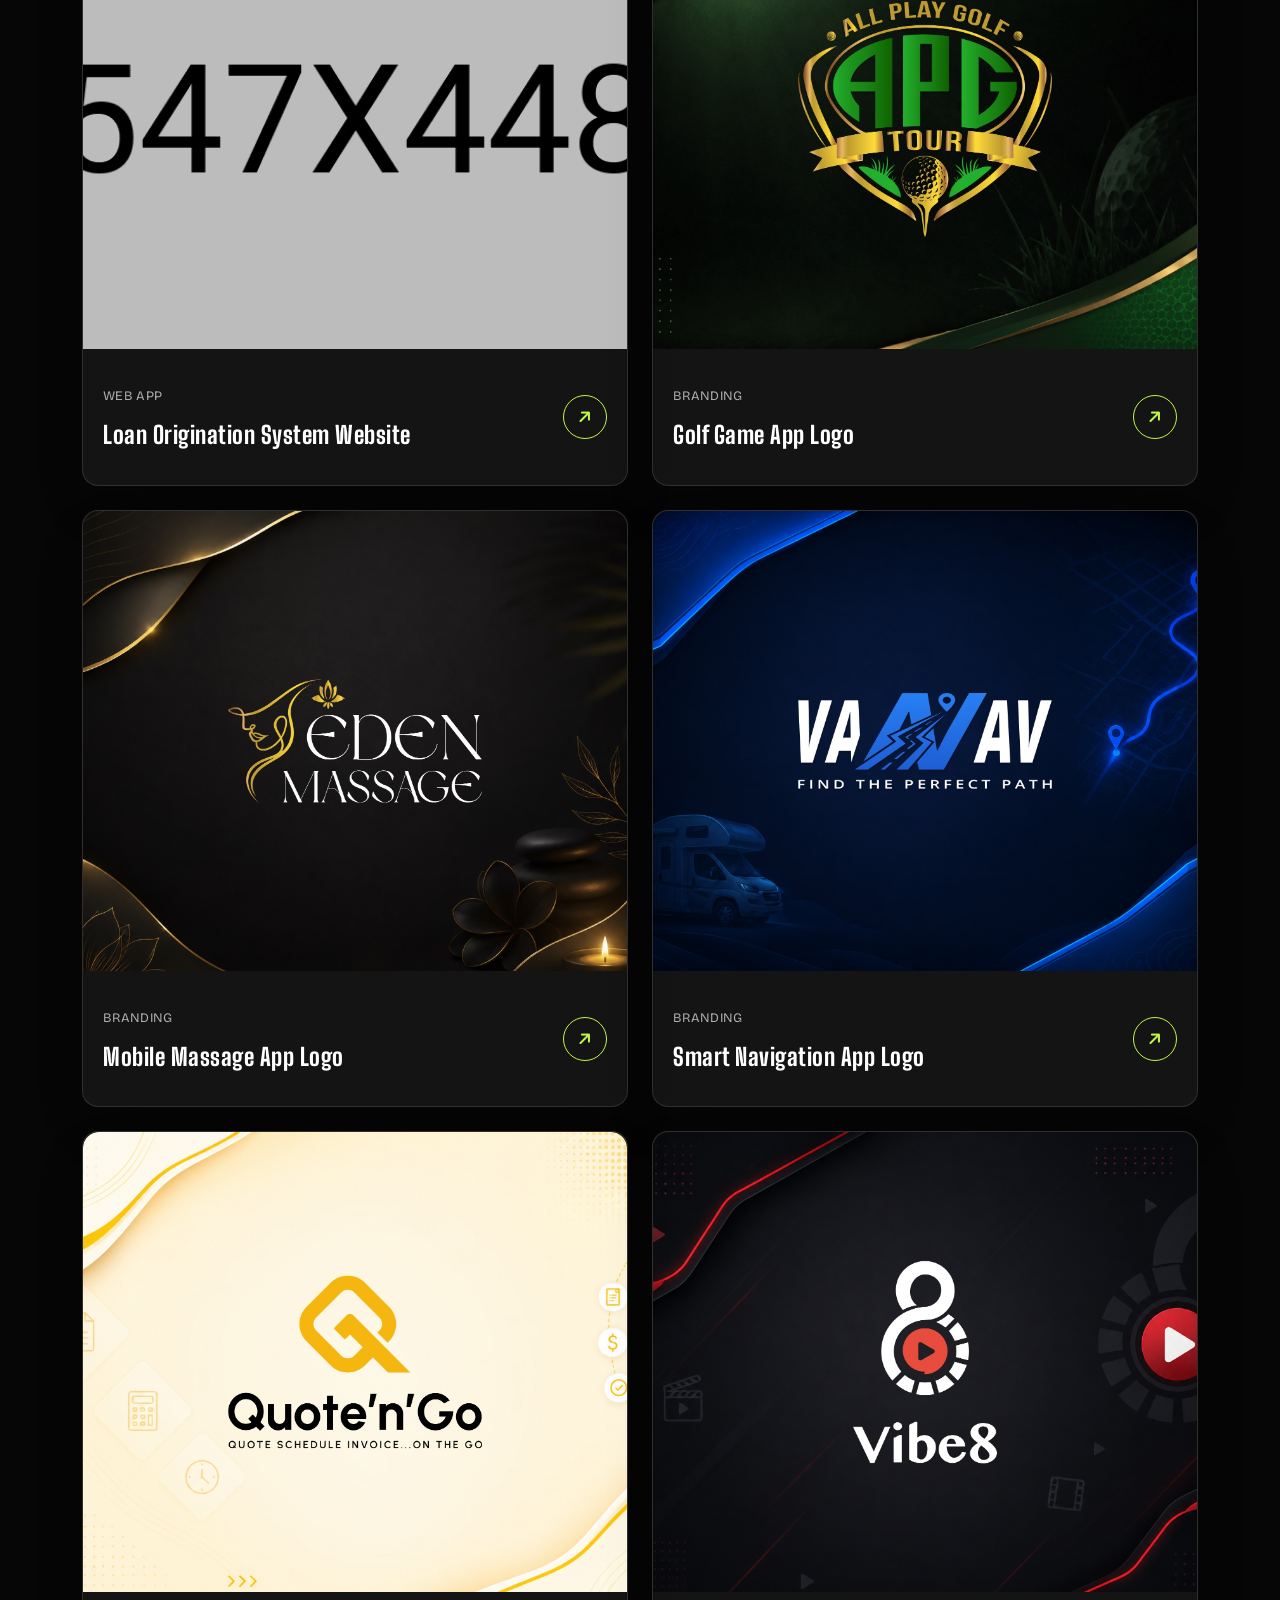
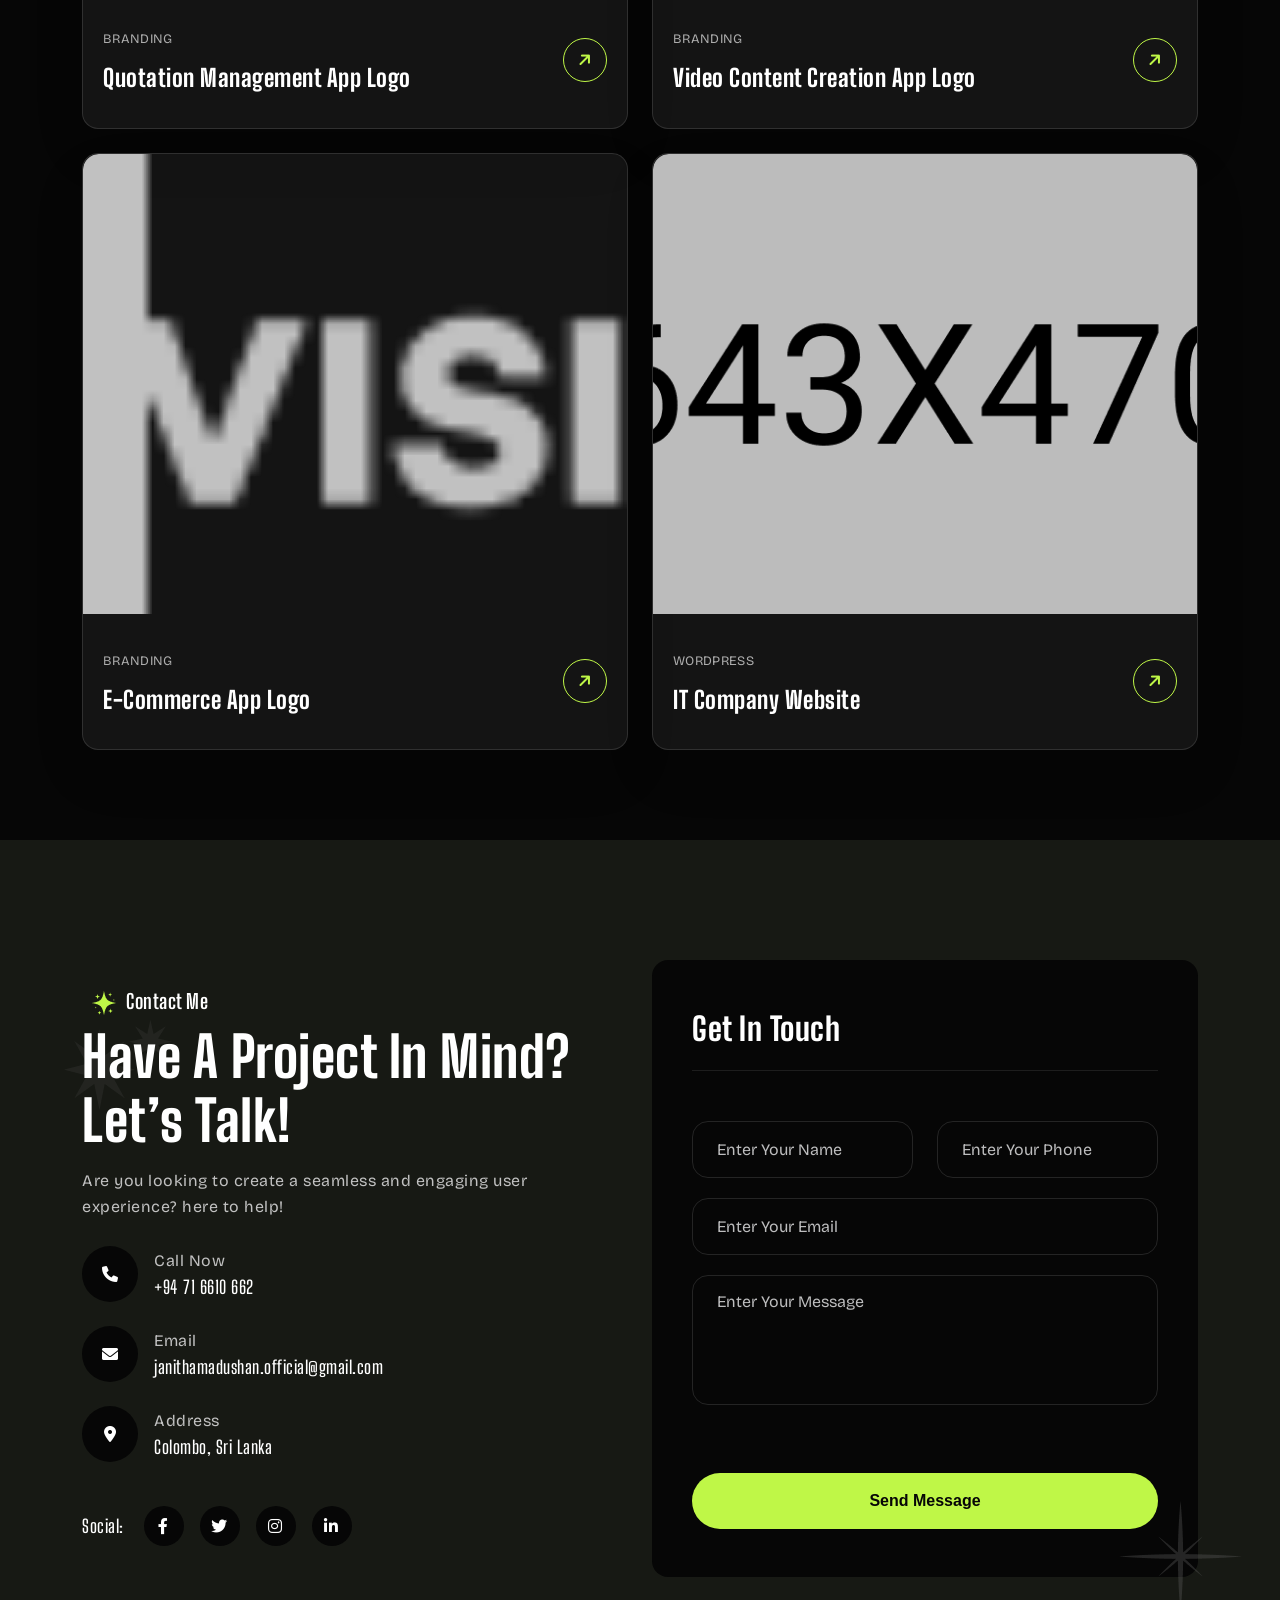
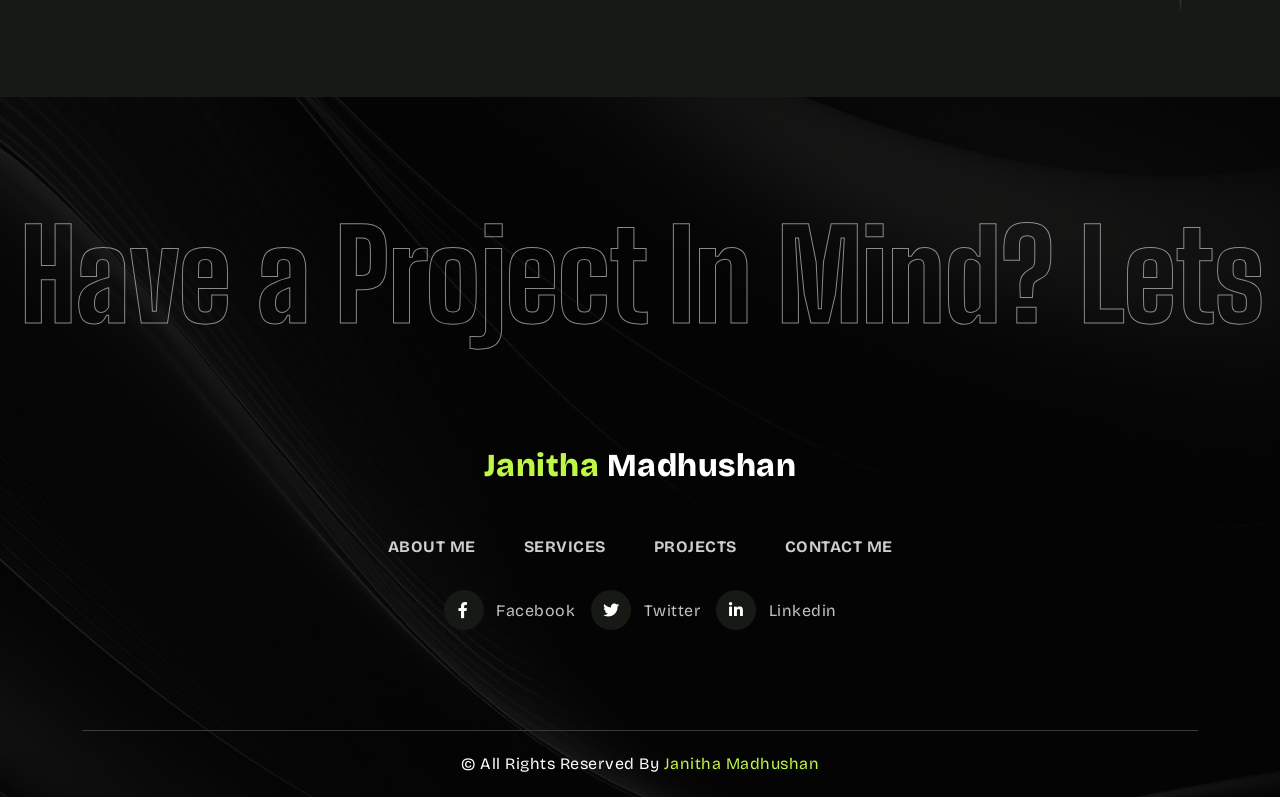
==== commit fb6bdb8b: "Update index.html updated experience" ====
--- a/index.html
+++ b/index.html
@@ -495,7 +495,7 @@
                 </div>
                 <div class="experience-items wow fadeInUp" data-wow-delay=".8s">
                     <span>2021 - Present</span>
-                    <h4>UI/UX and Graphic Designer</h4>
+                    <h4>UI/UX & Graphic Designer</h4>
                     <h6>Freelance</h6>
                 </div>
             </div>
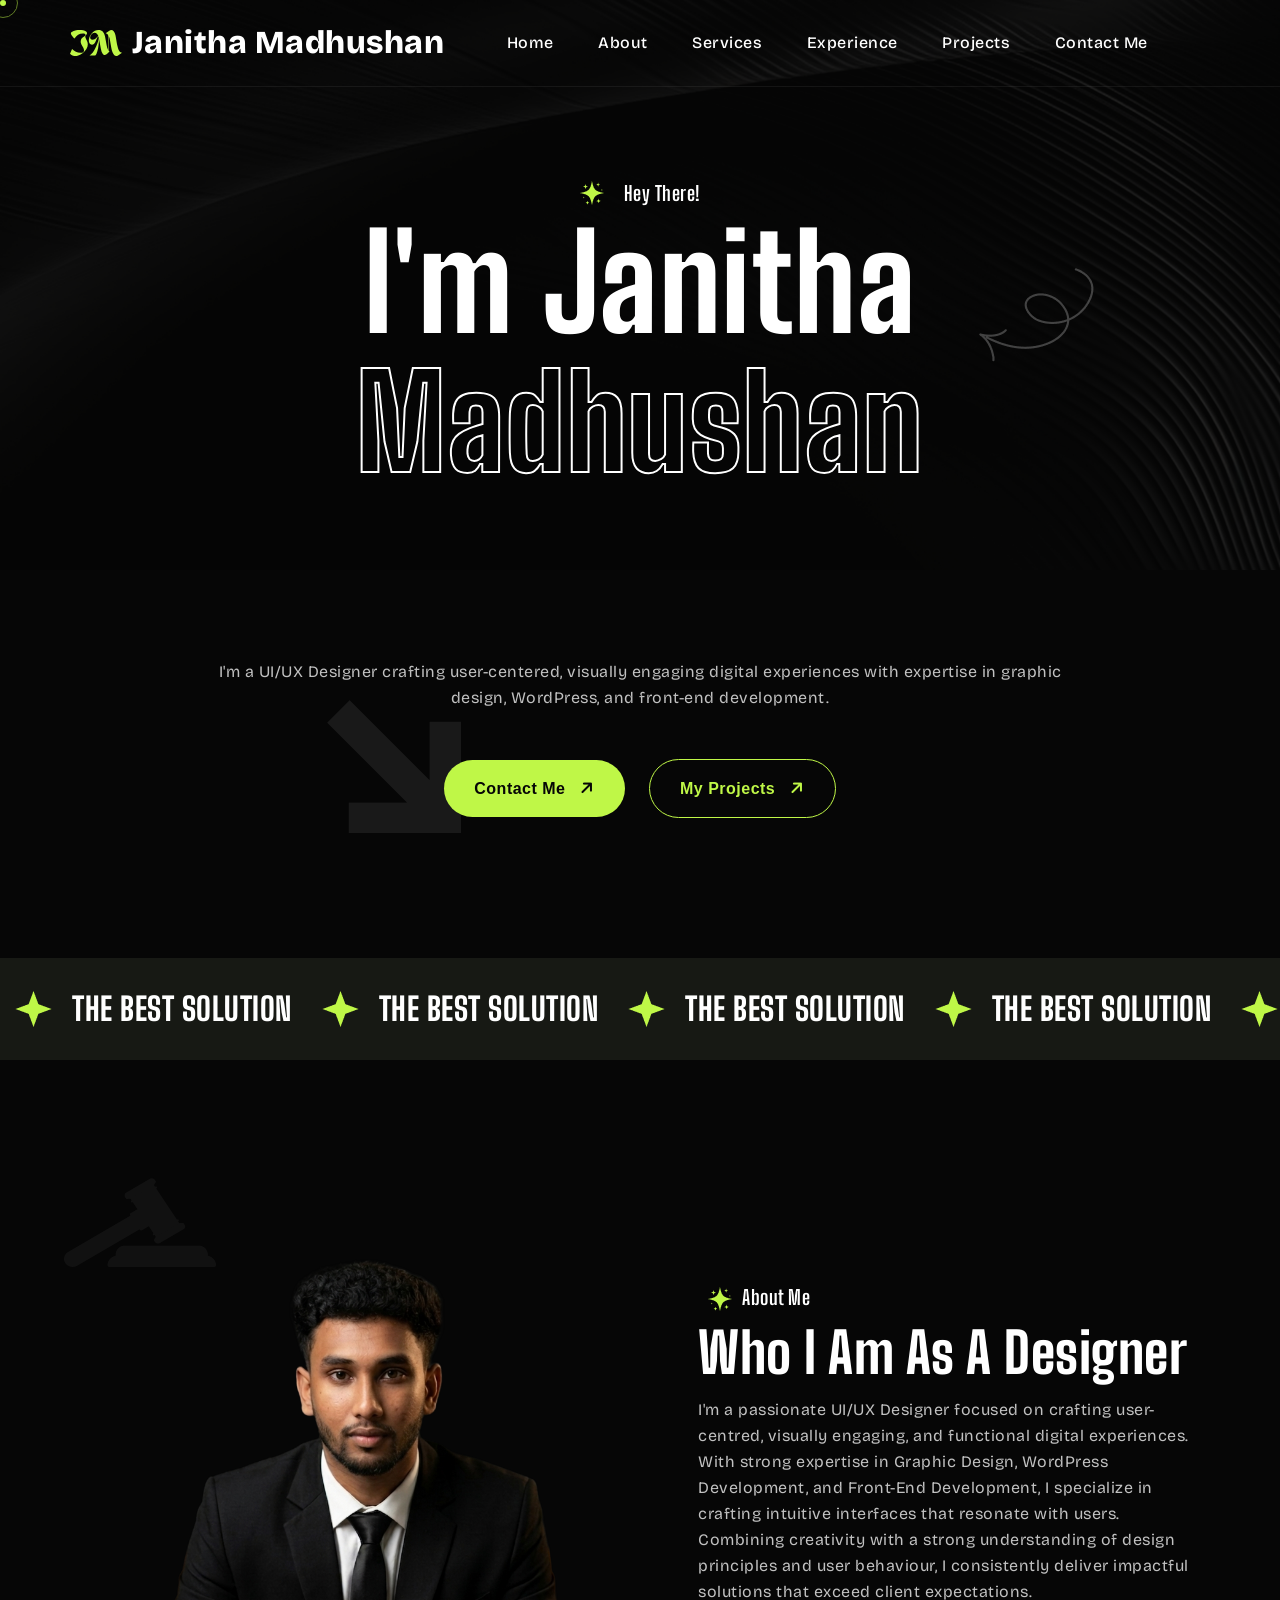
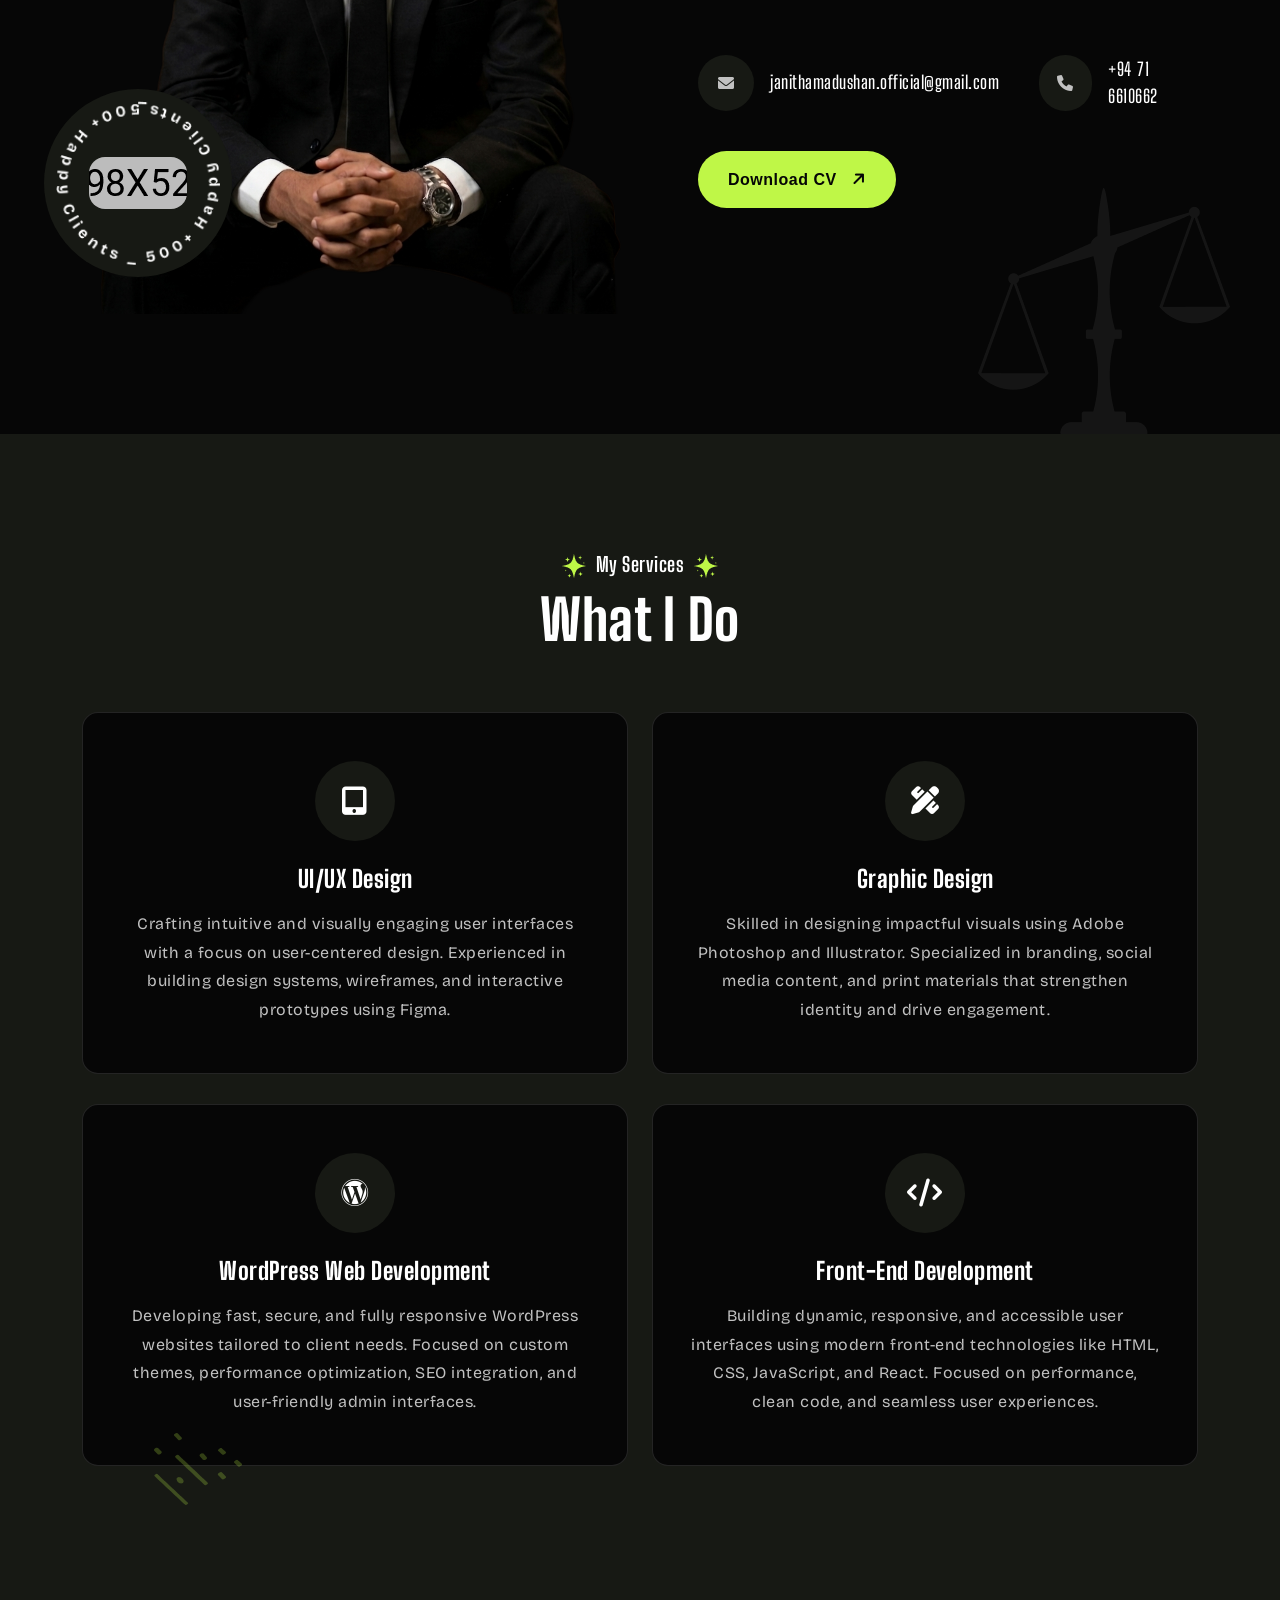
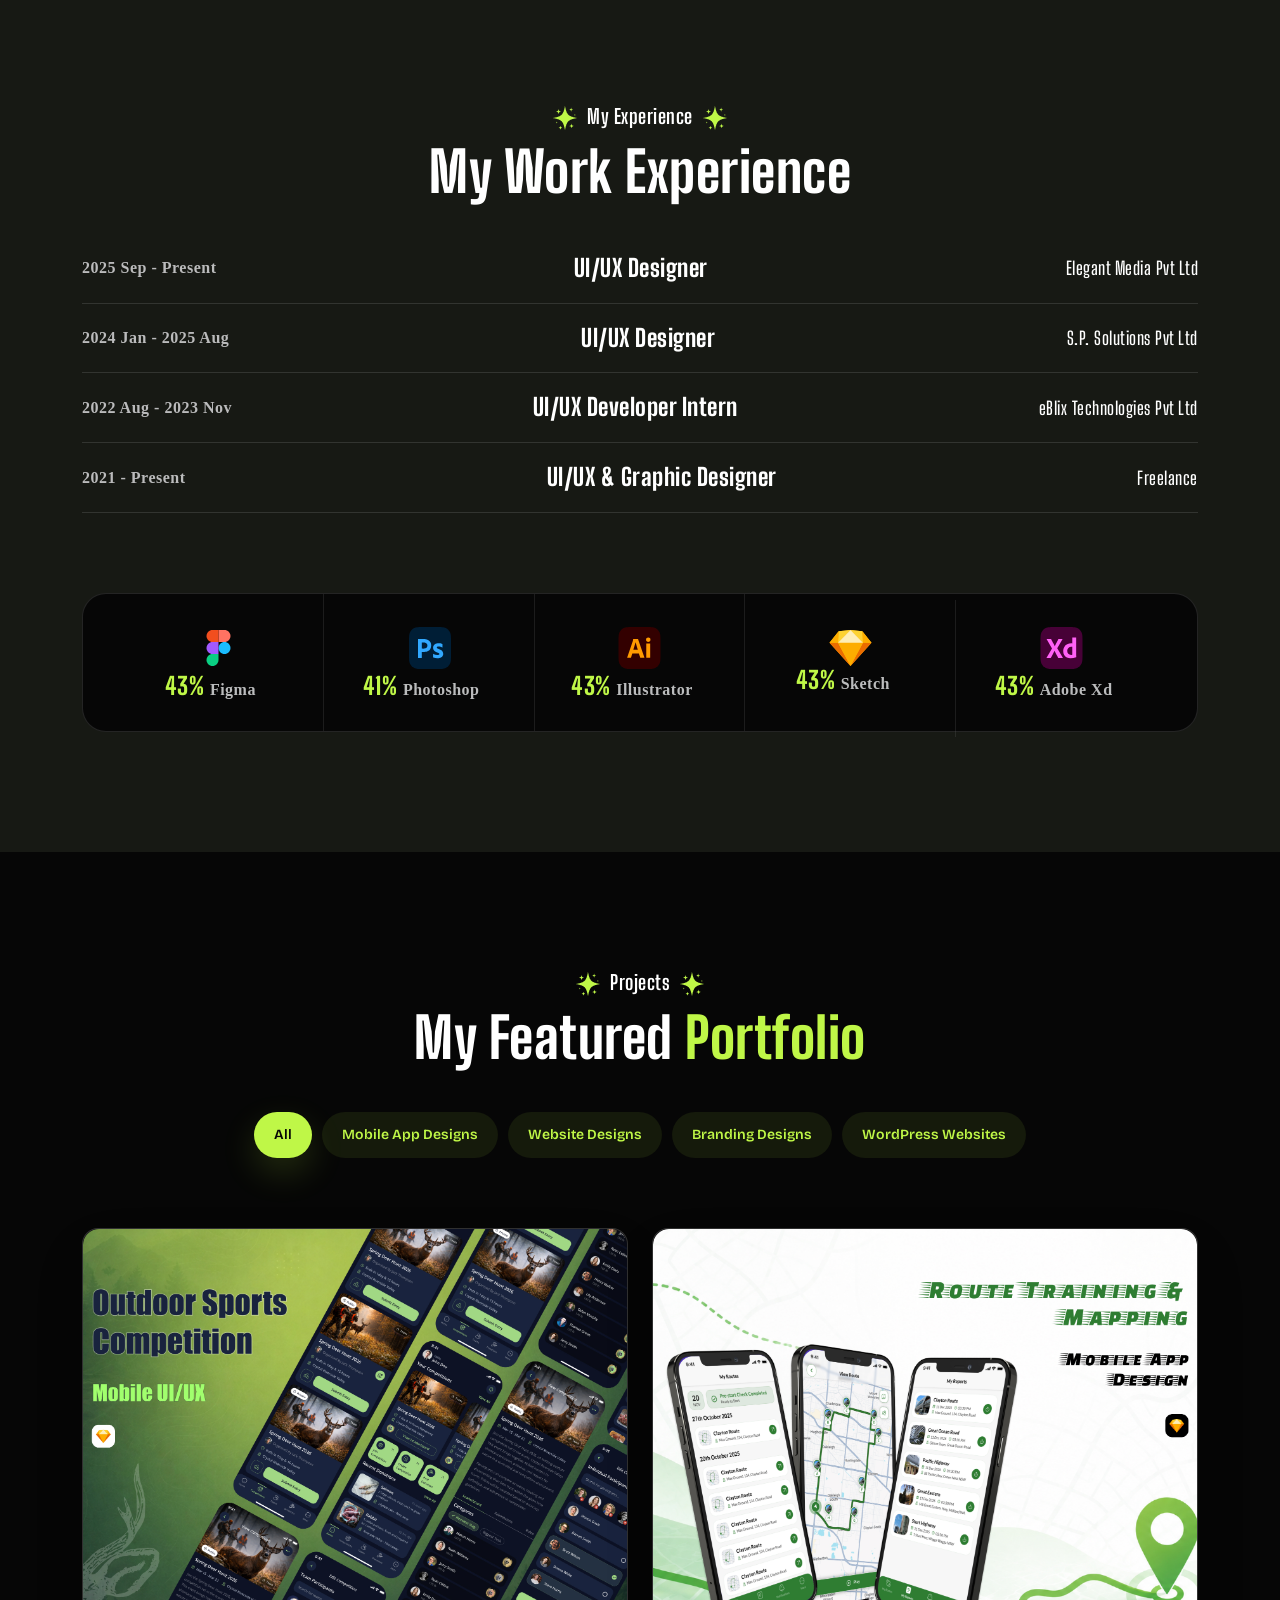
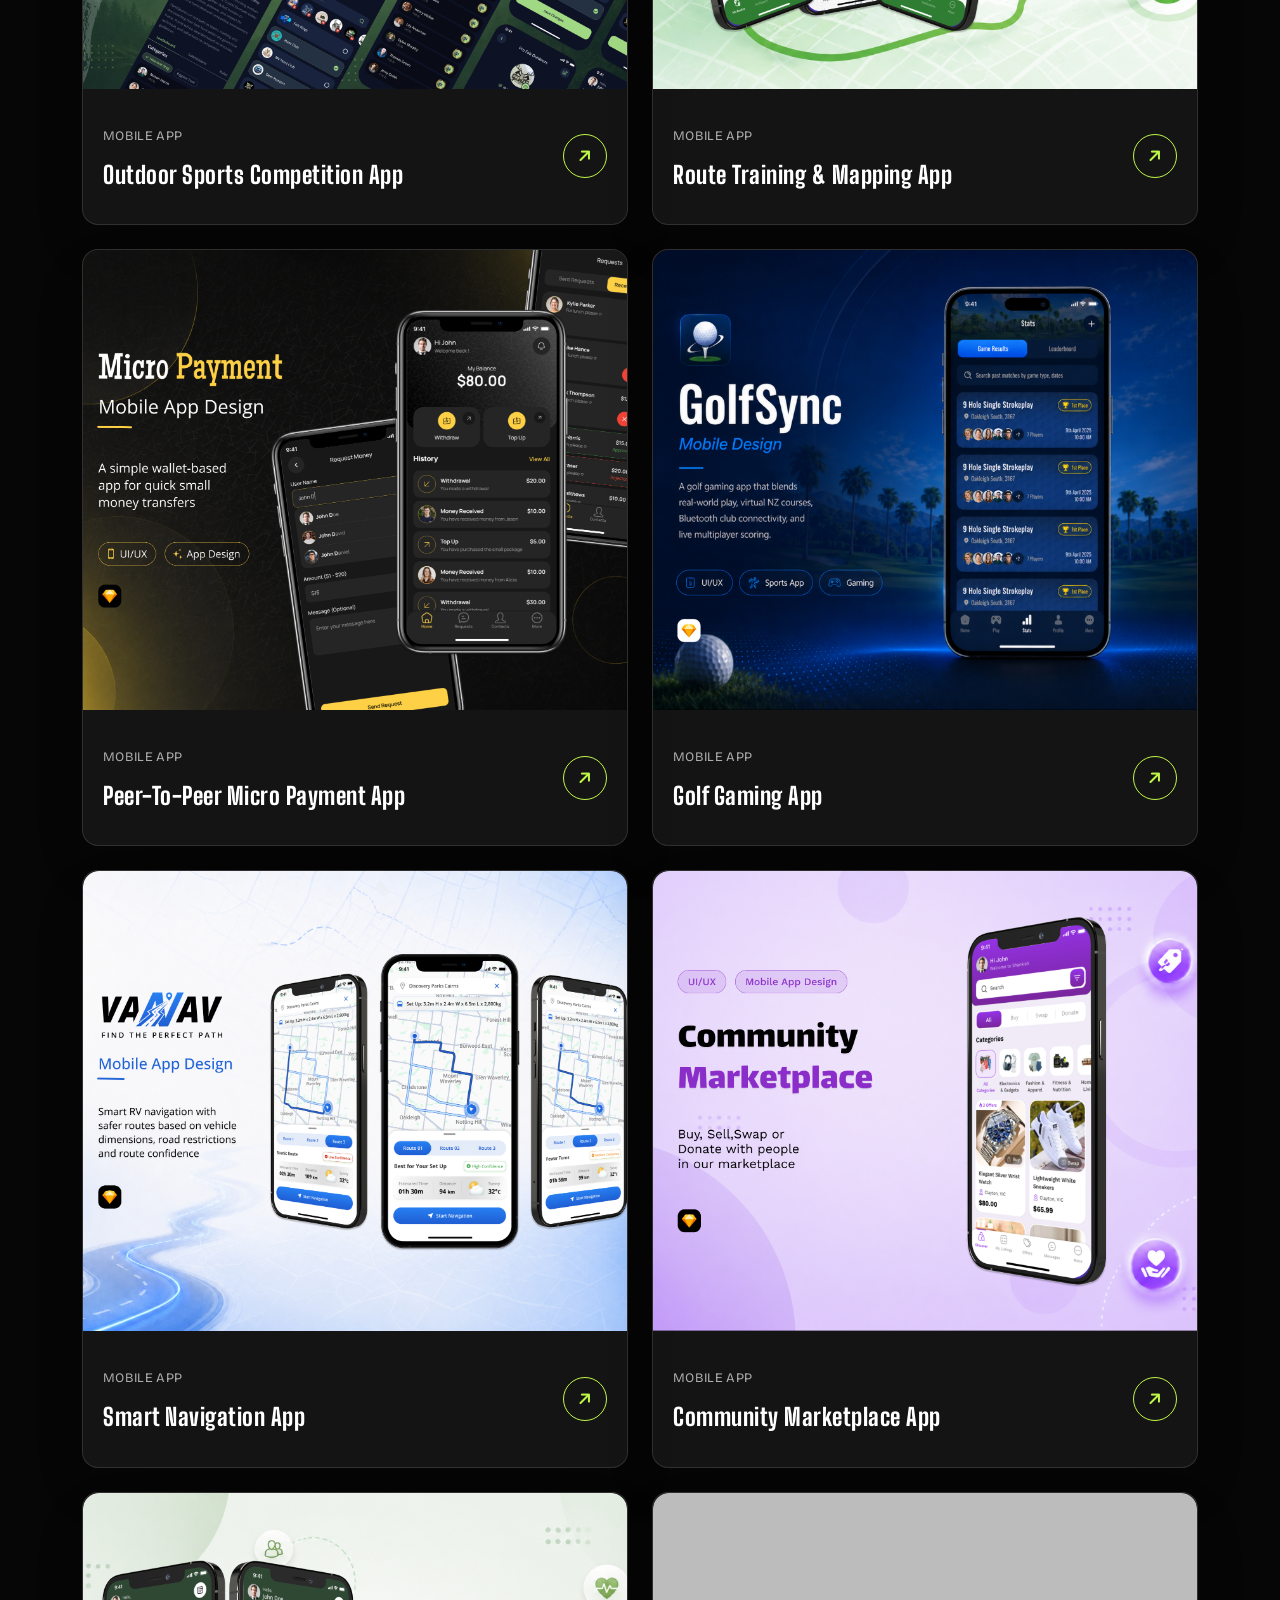
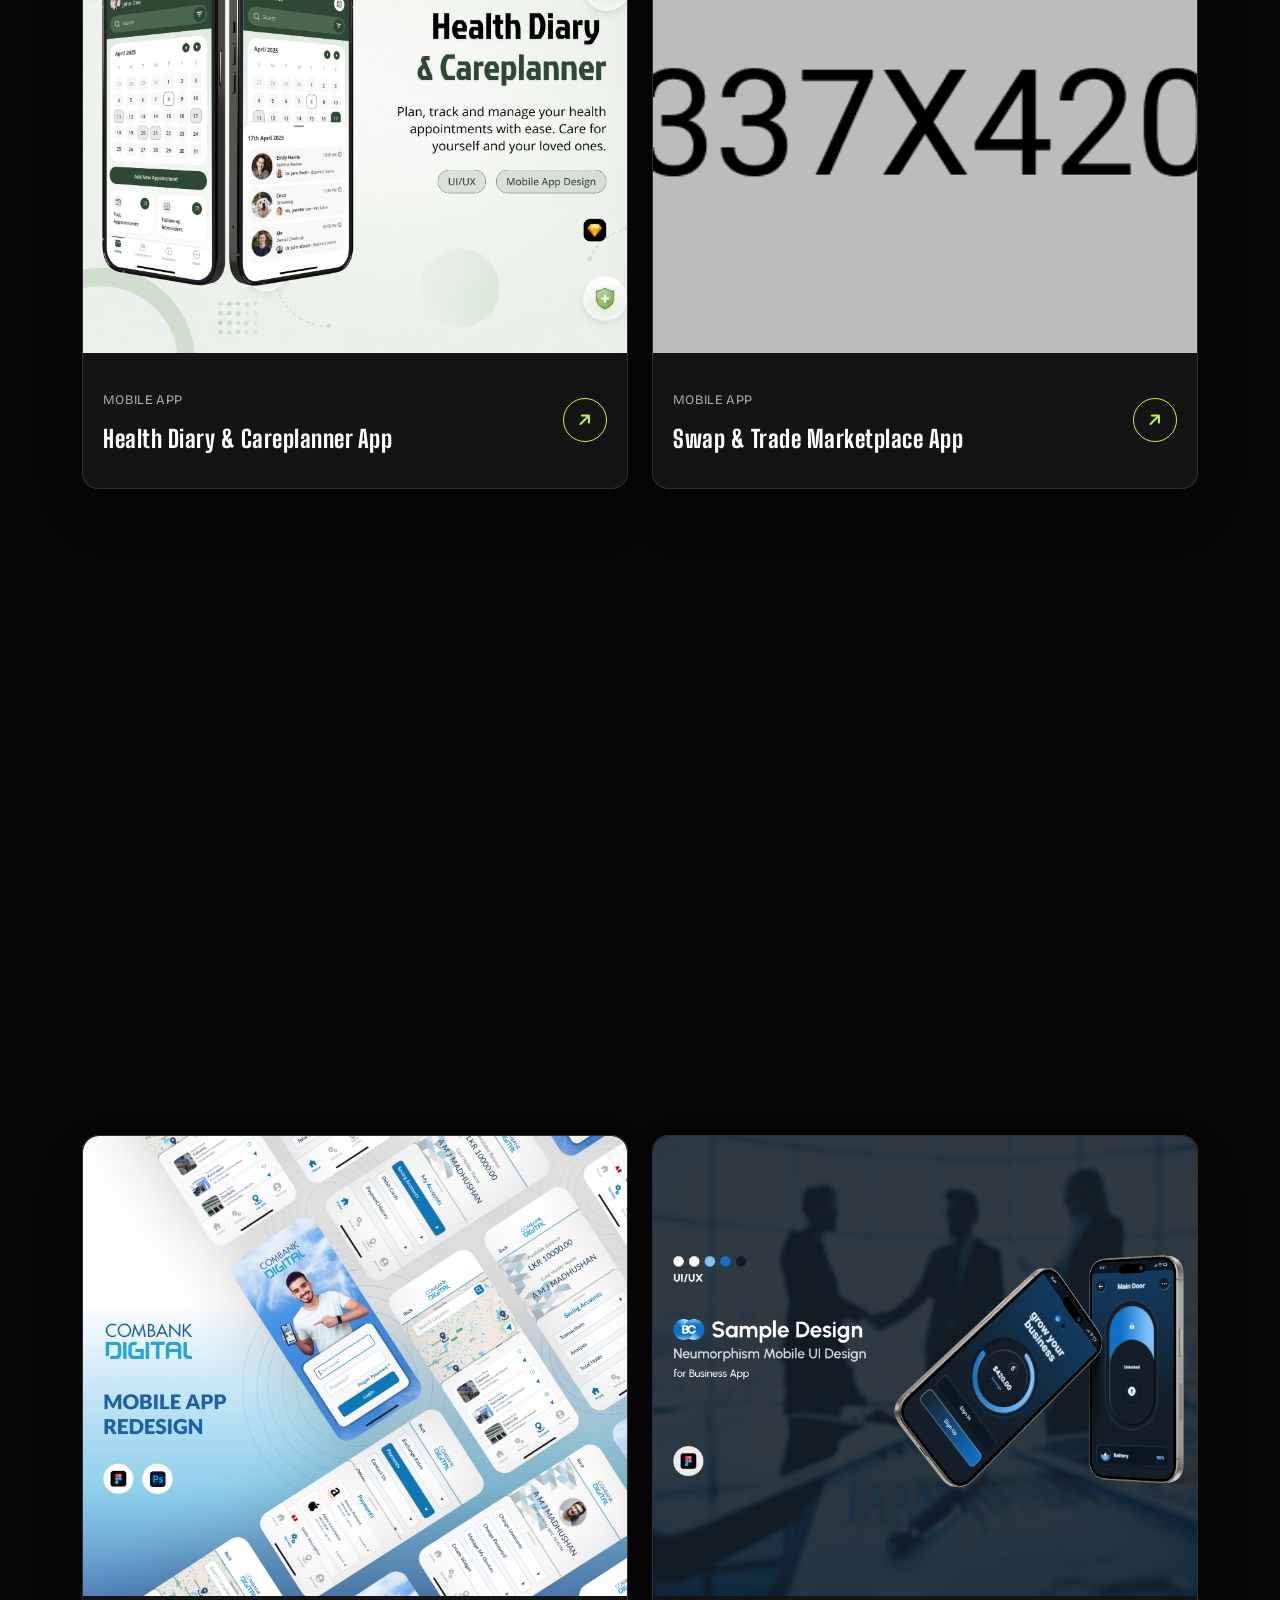
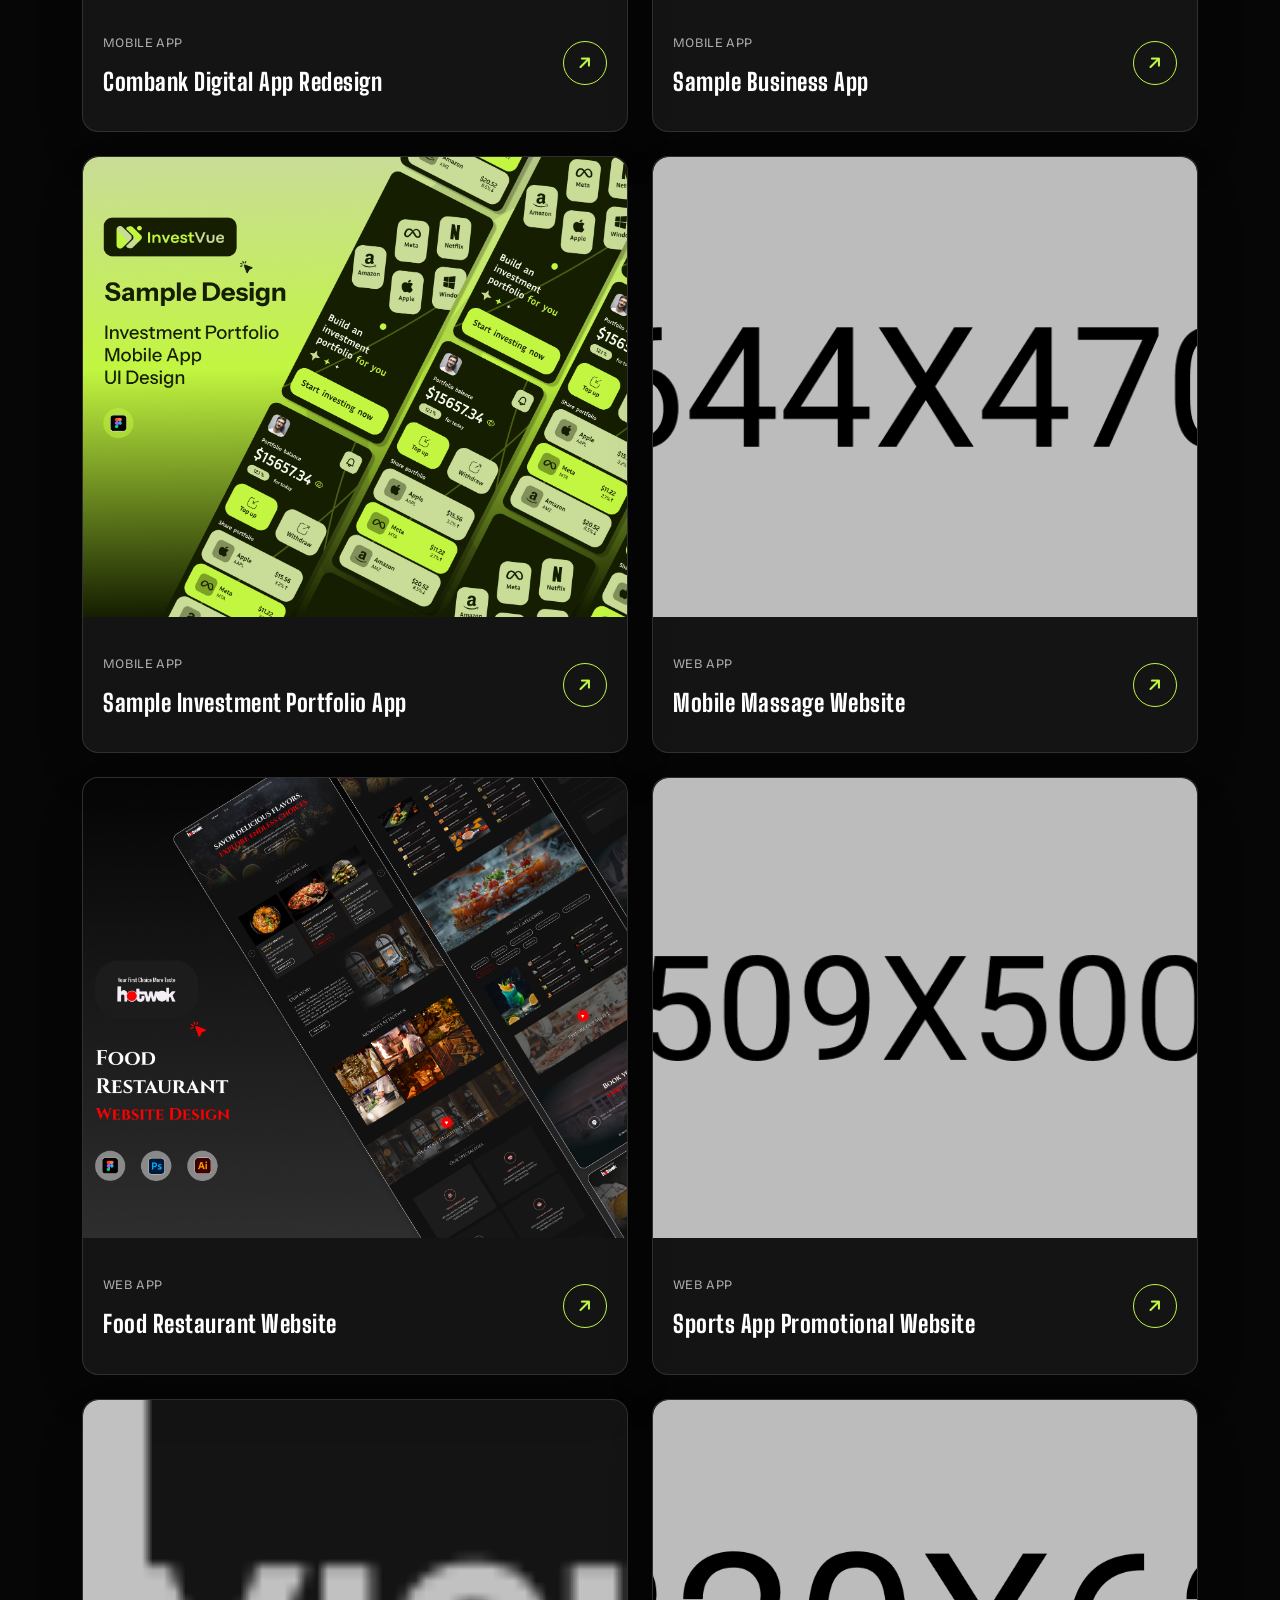
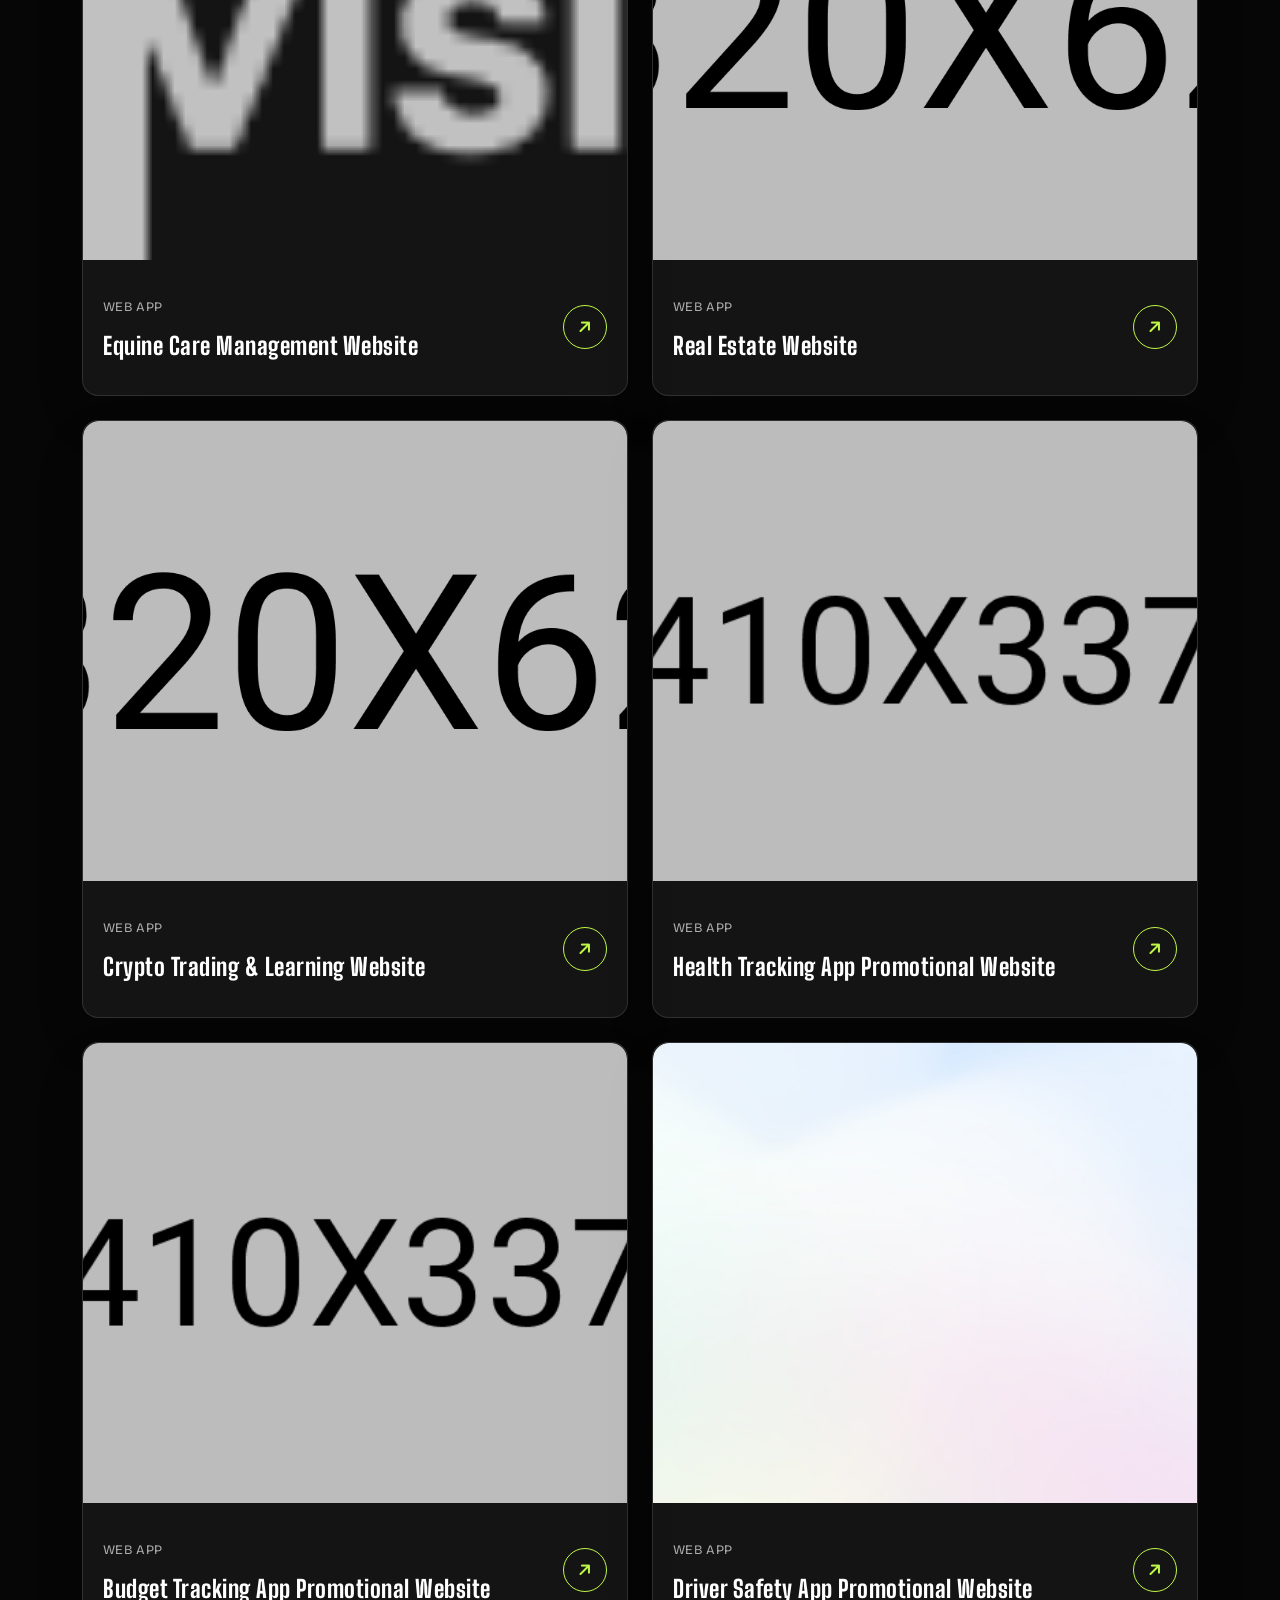
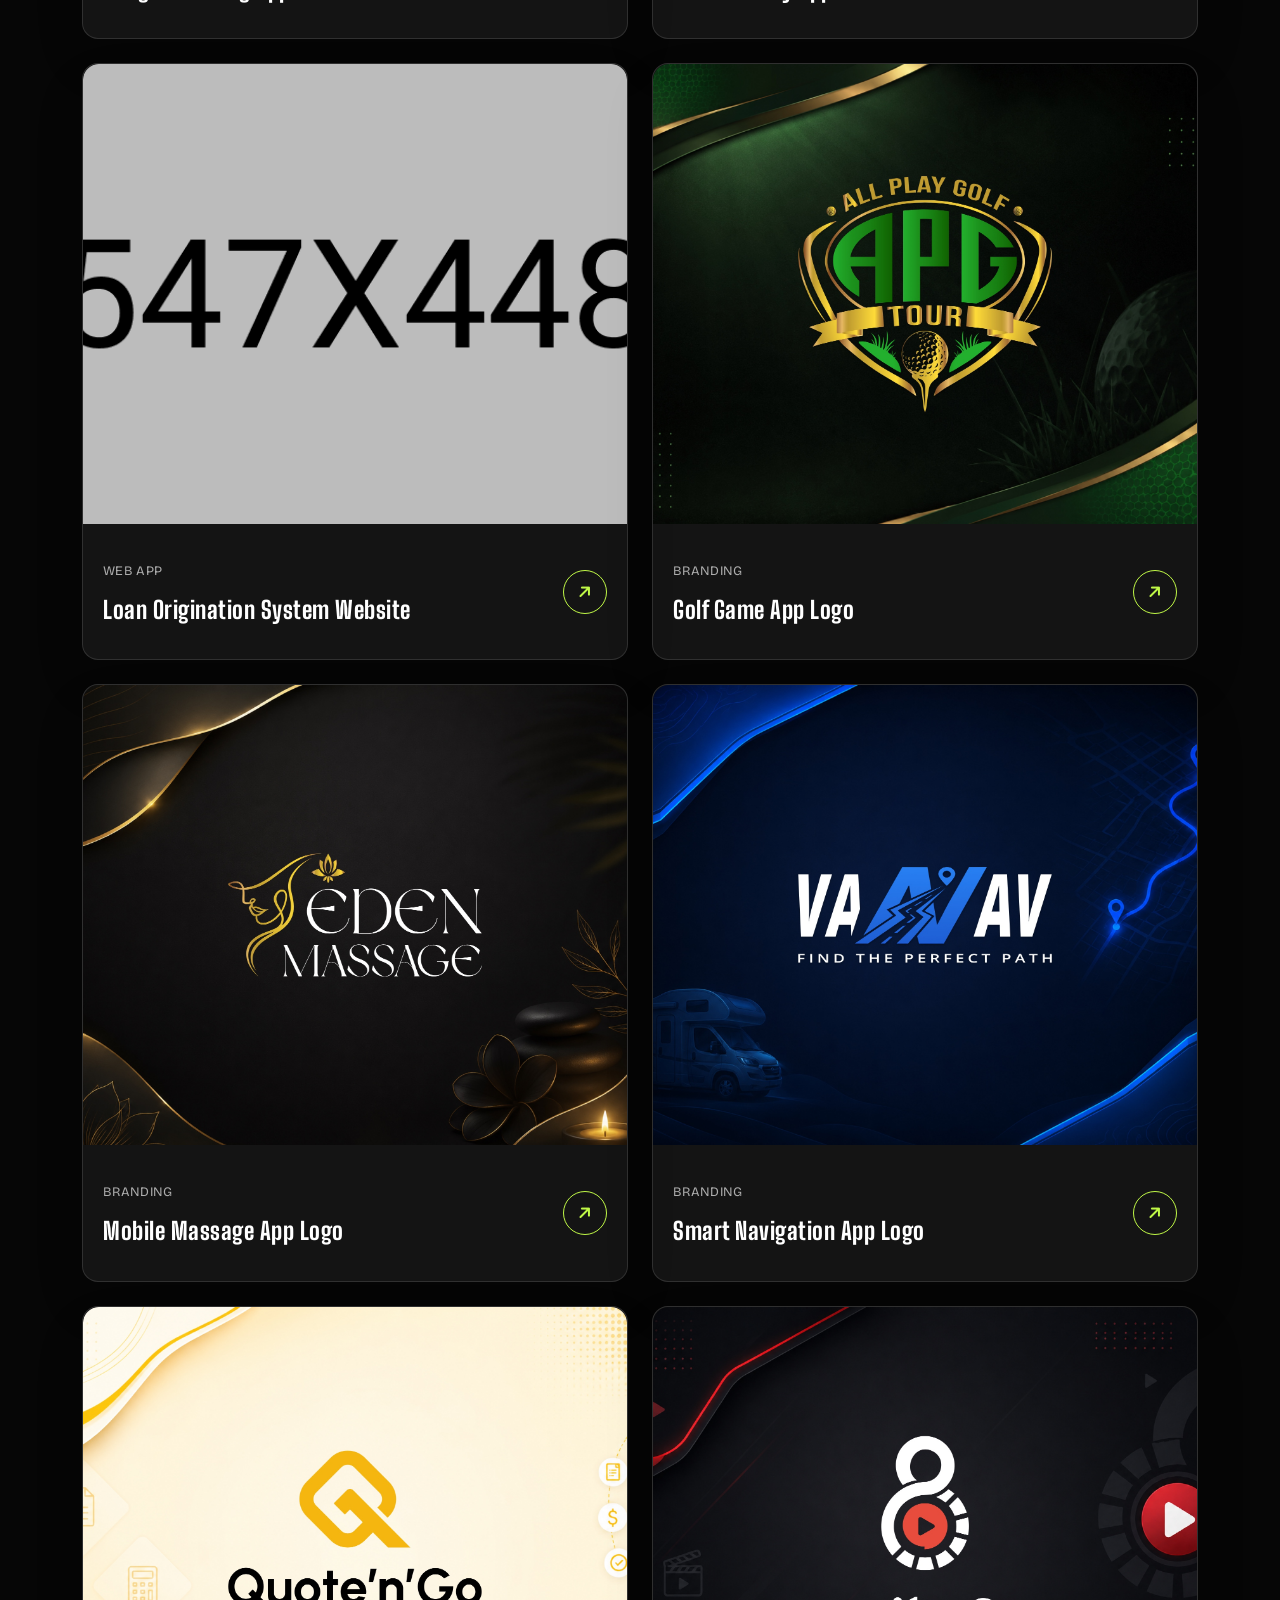
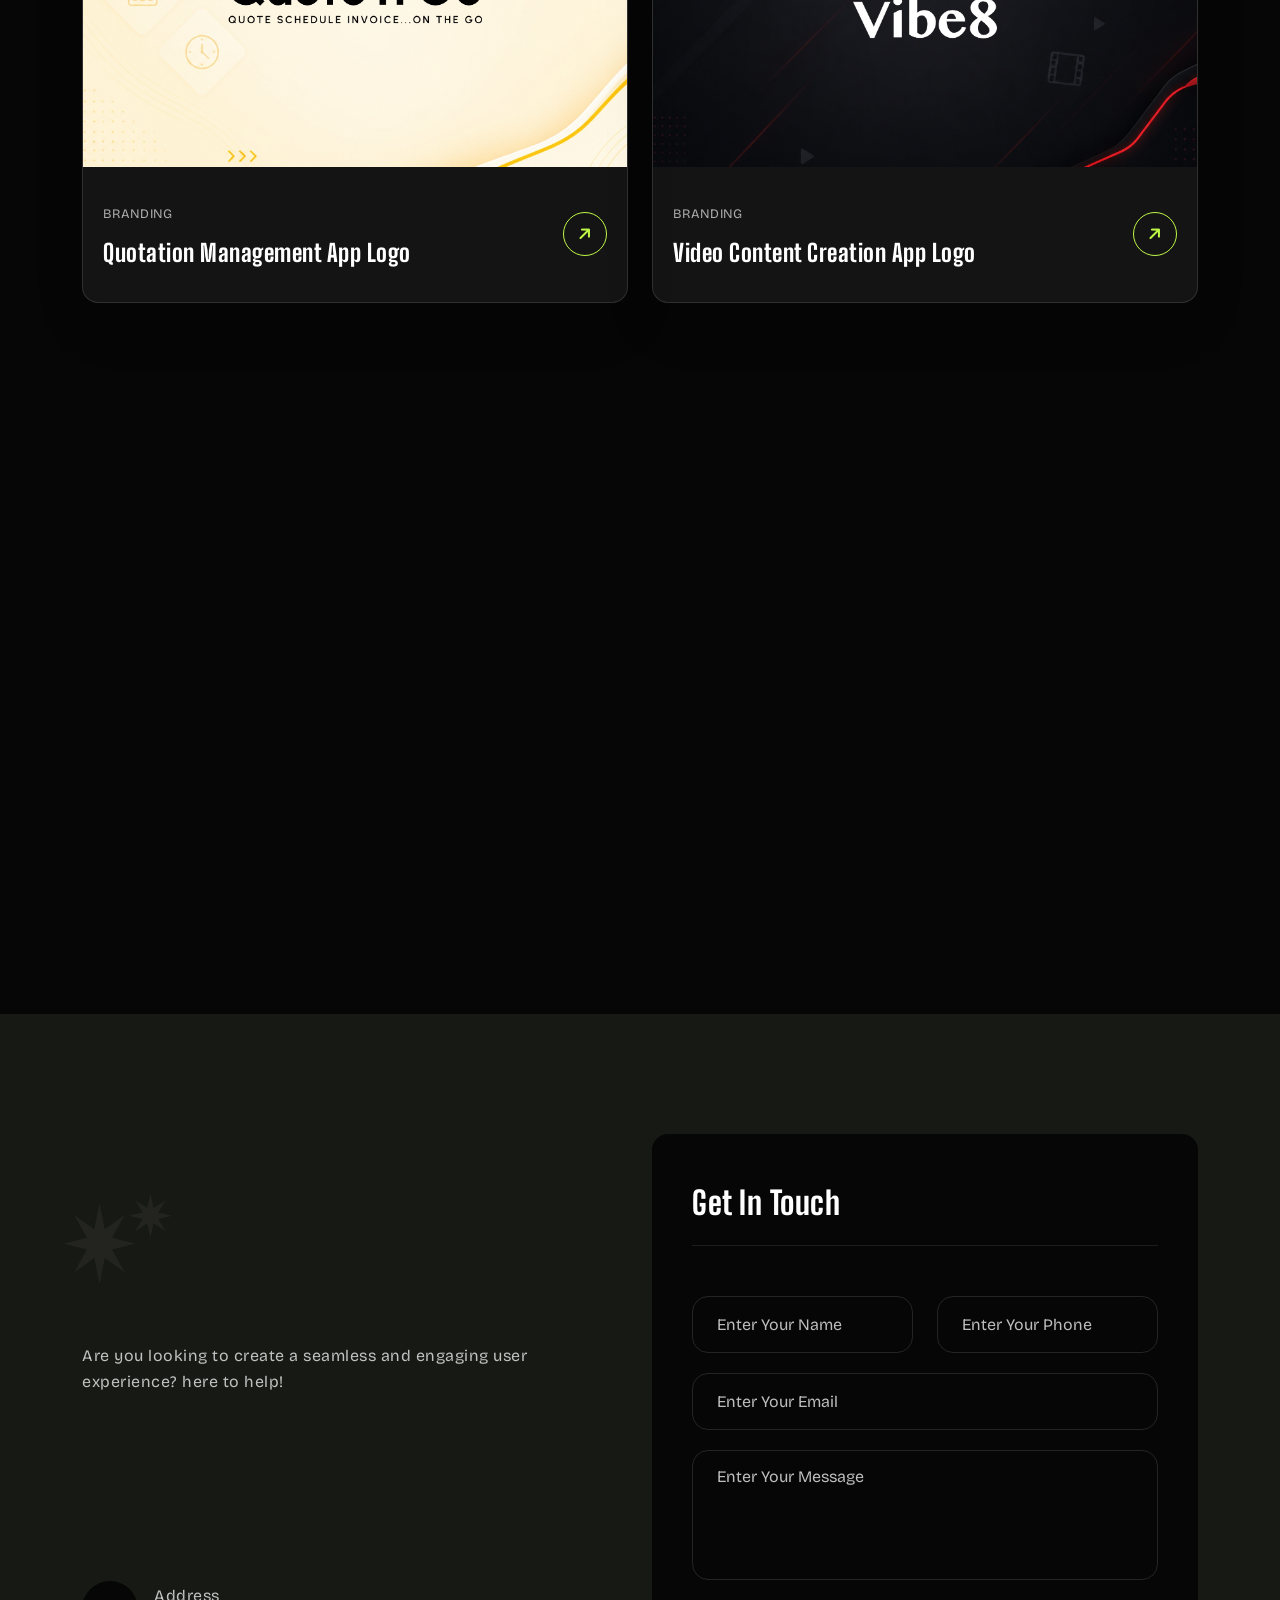
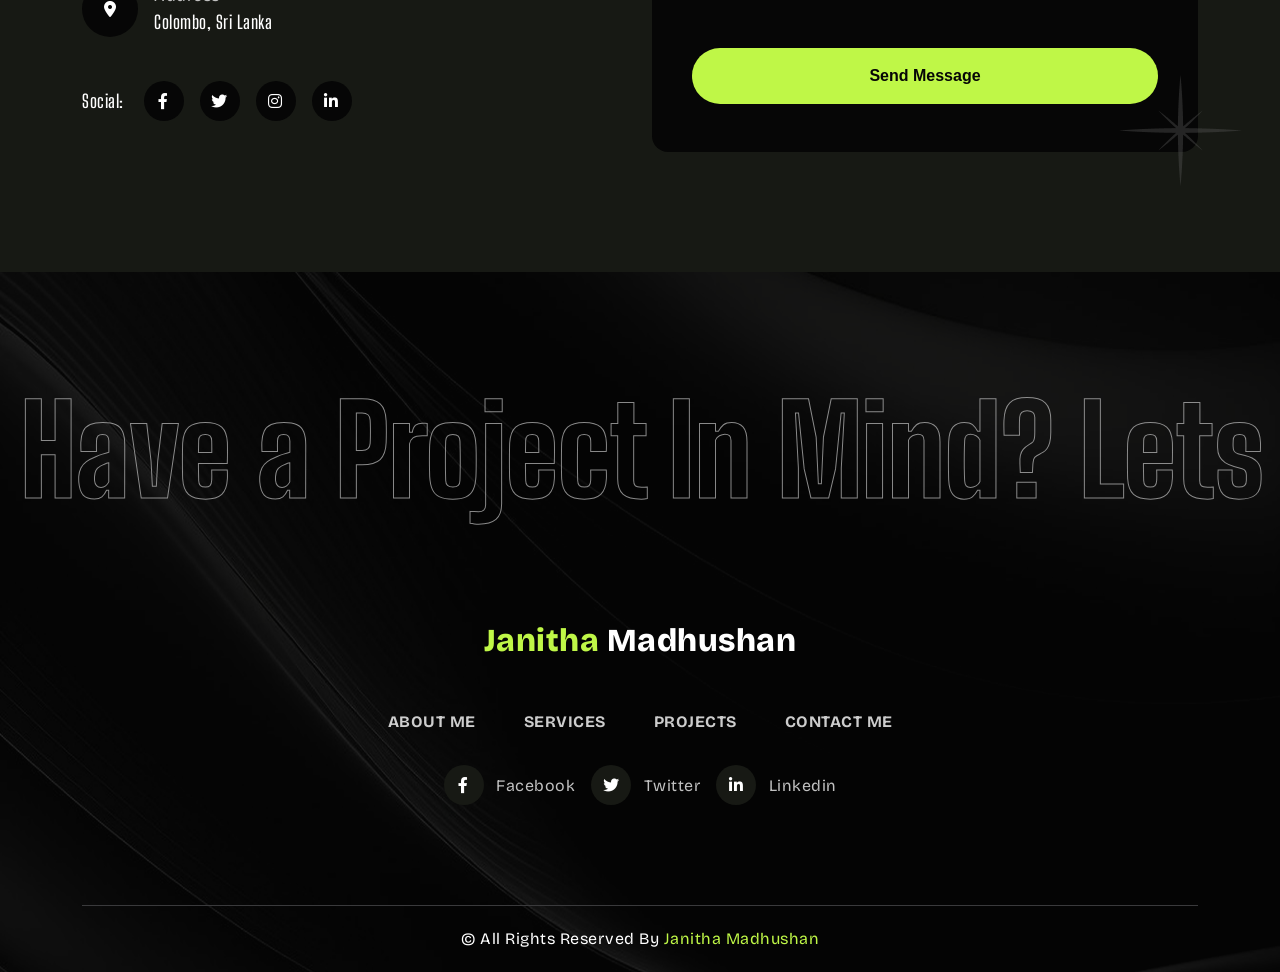
==== commit e1b08230: "Update index.html updated my image" ====
--- a/index.html
+++ b/index.html
@@ -335,7 +335,7 @@
                 <div class="row g-3 align-items-center justify-content-between">
                     <div class="col-lg-6">
                         <div class="about-images">
-                            <img src="assets/img/about/about-3.jpg" alt="img" class="wow img-custom-anim-left"
+                            <img src="assets/img/Janitha_PF.png" alt="img" class="wow img-custom-anim-left"
                                 data-wow-delay=".3s">
                             <div class="circle-image">
                                 <div class="text-image">
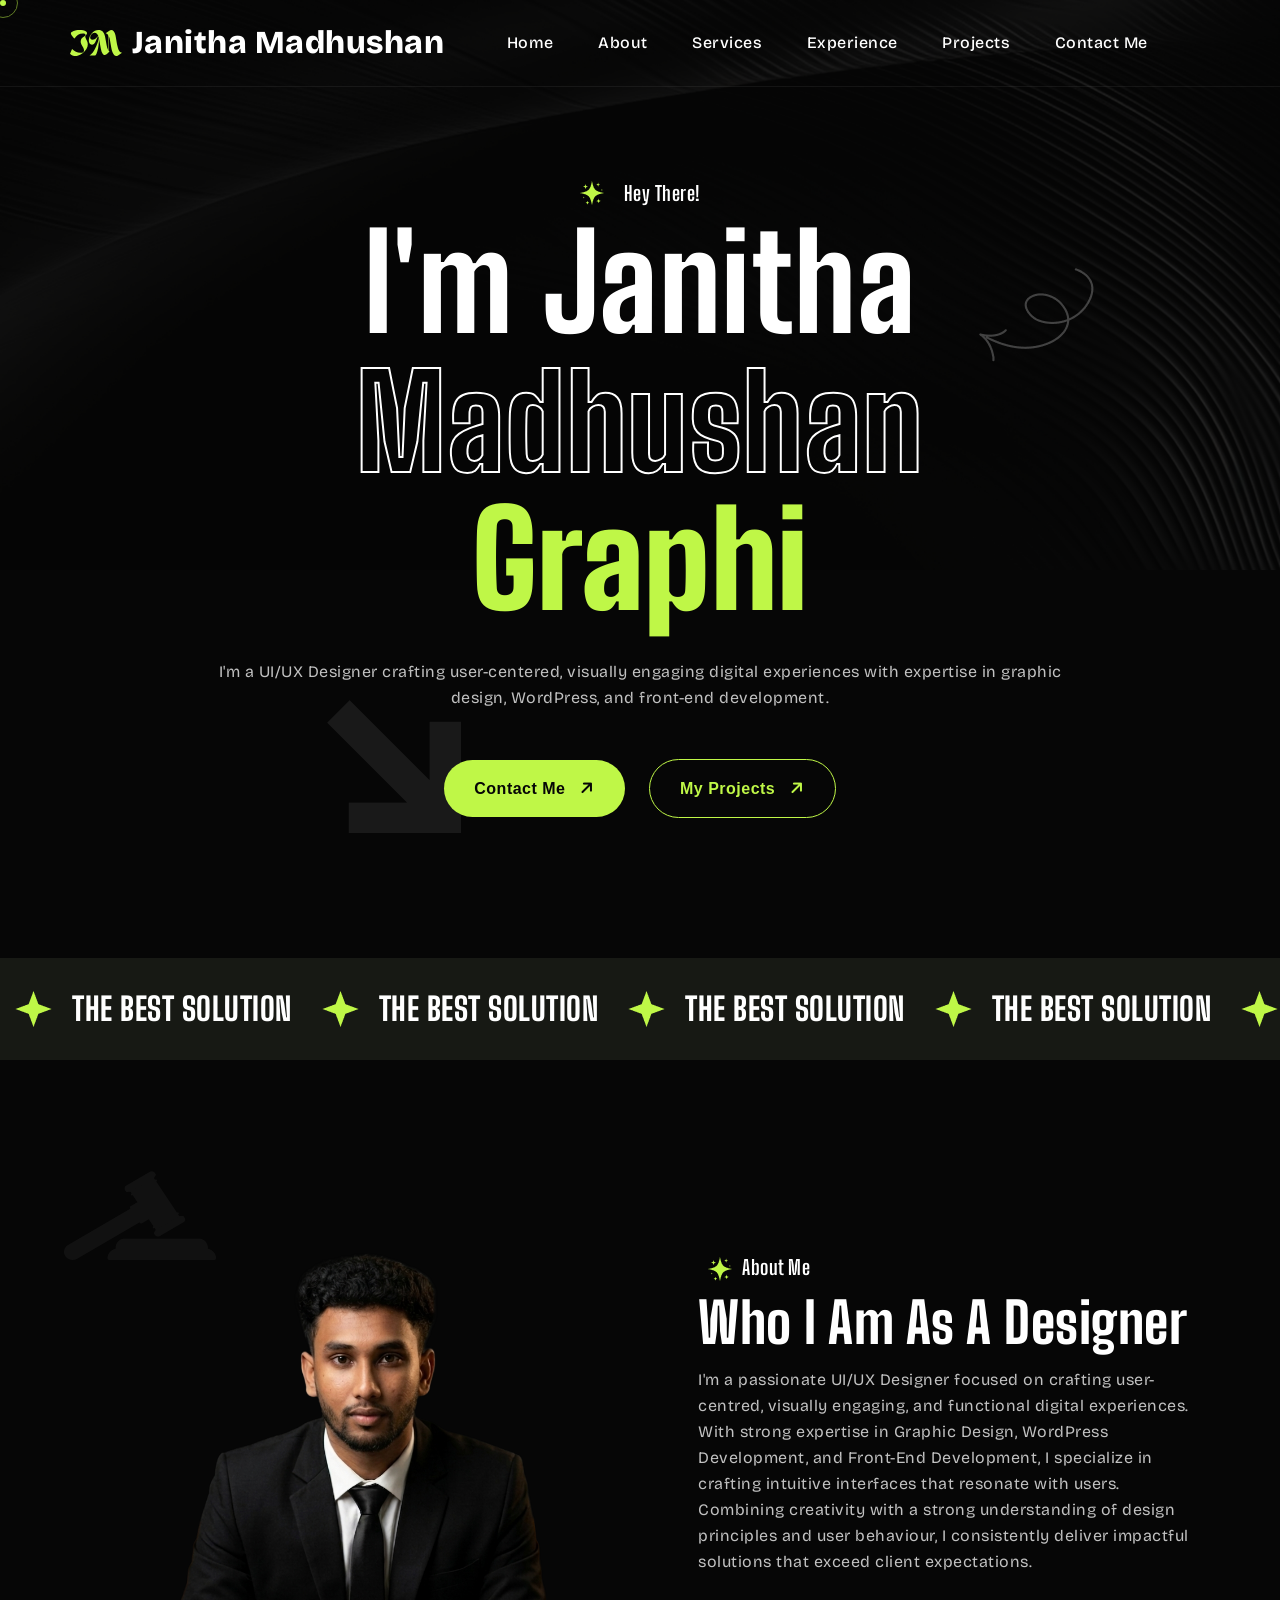
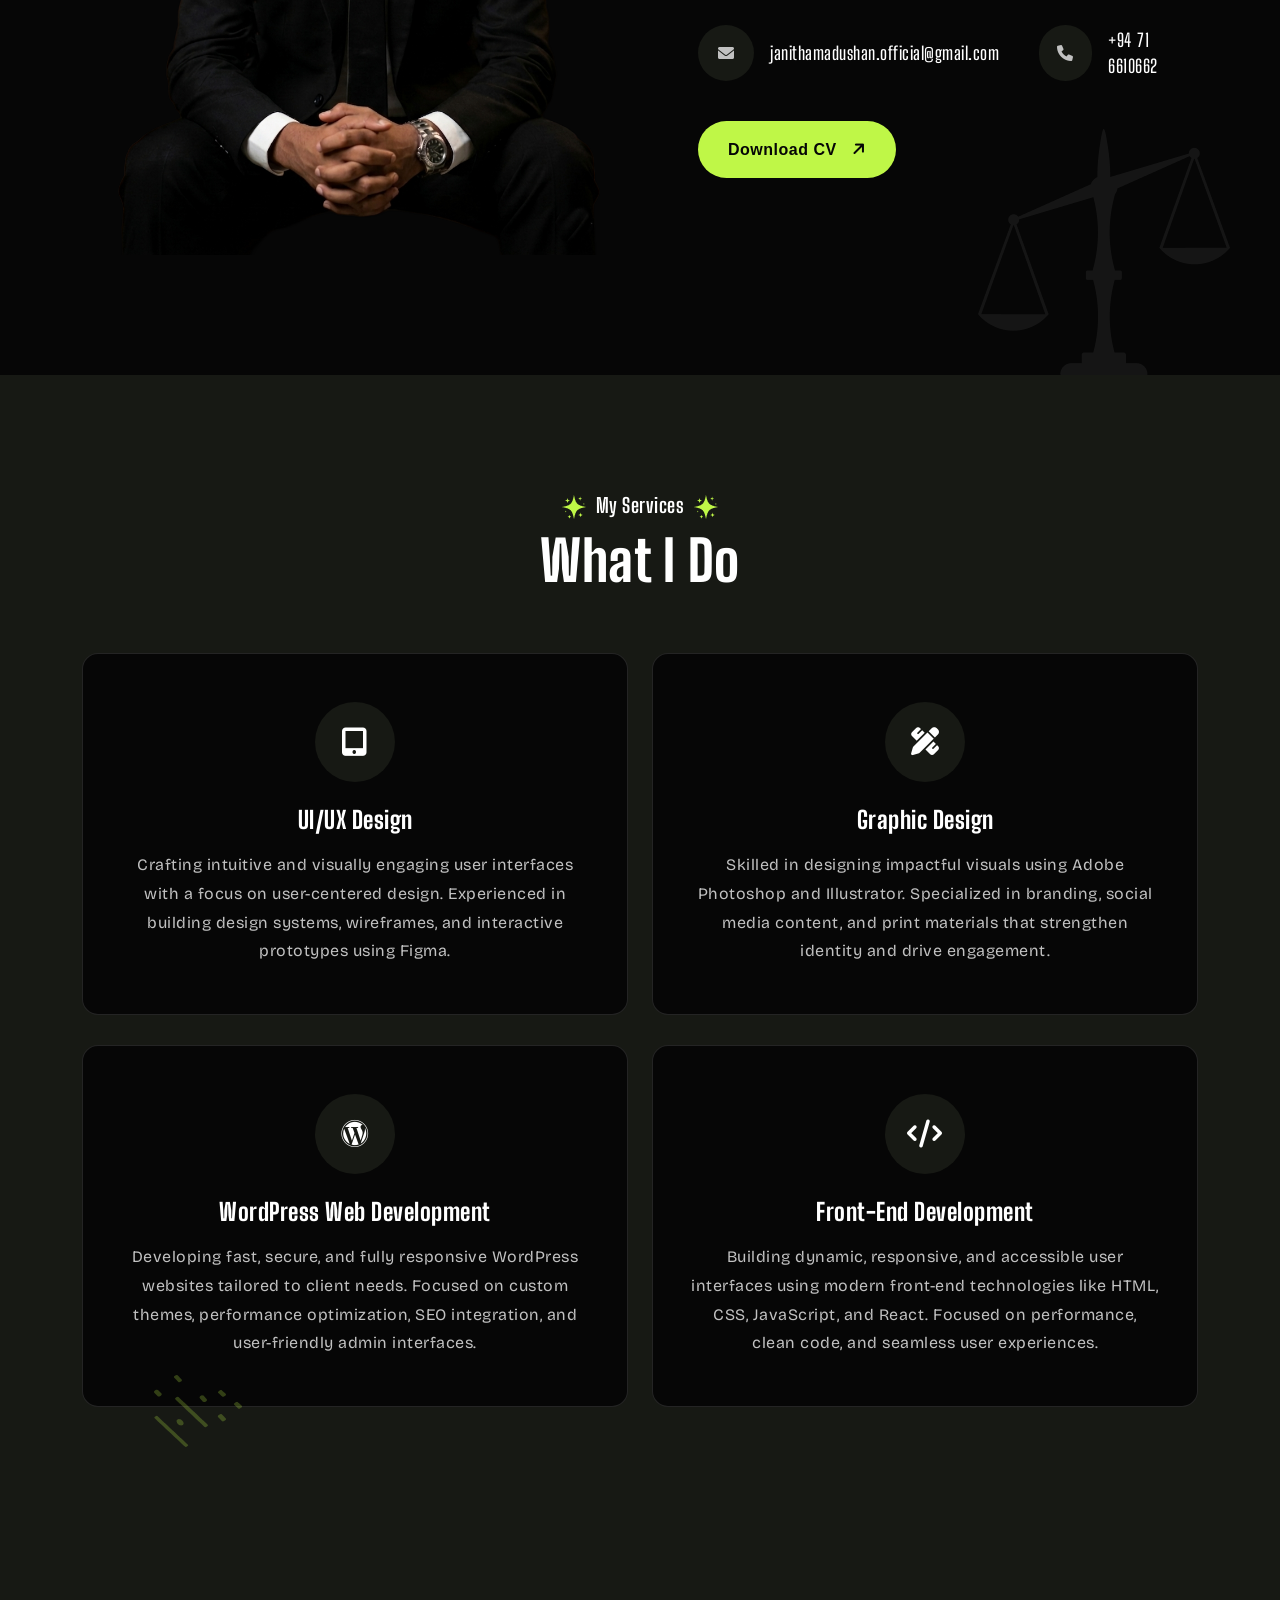
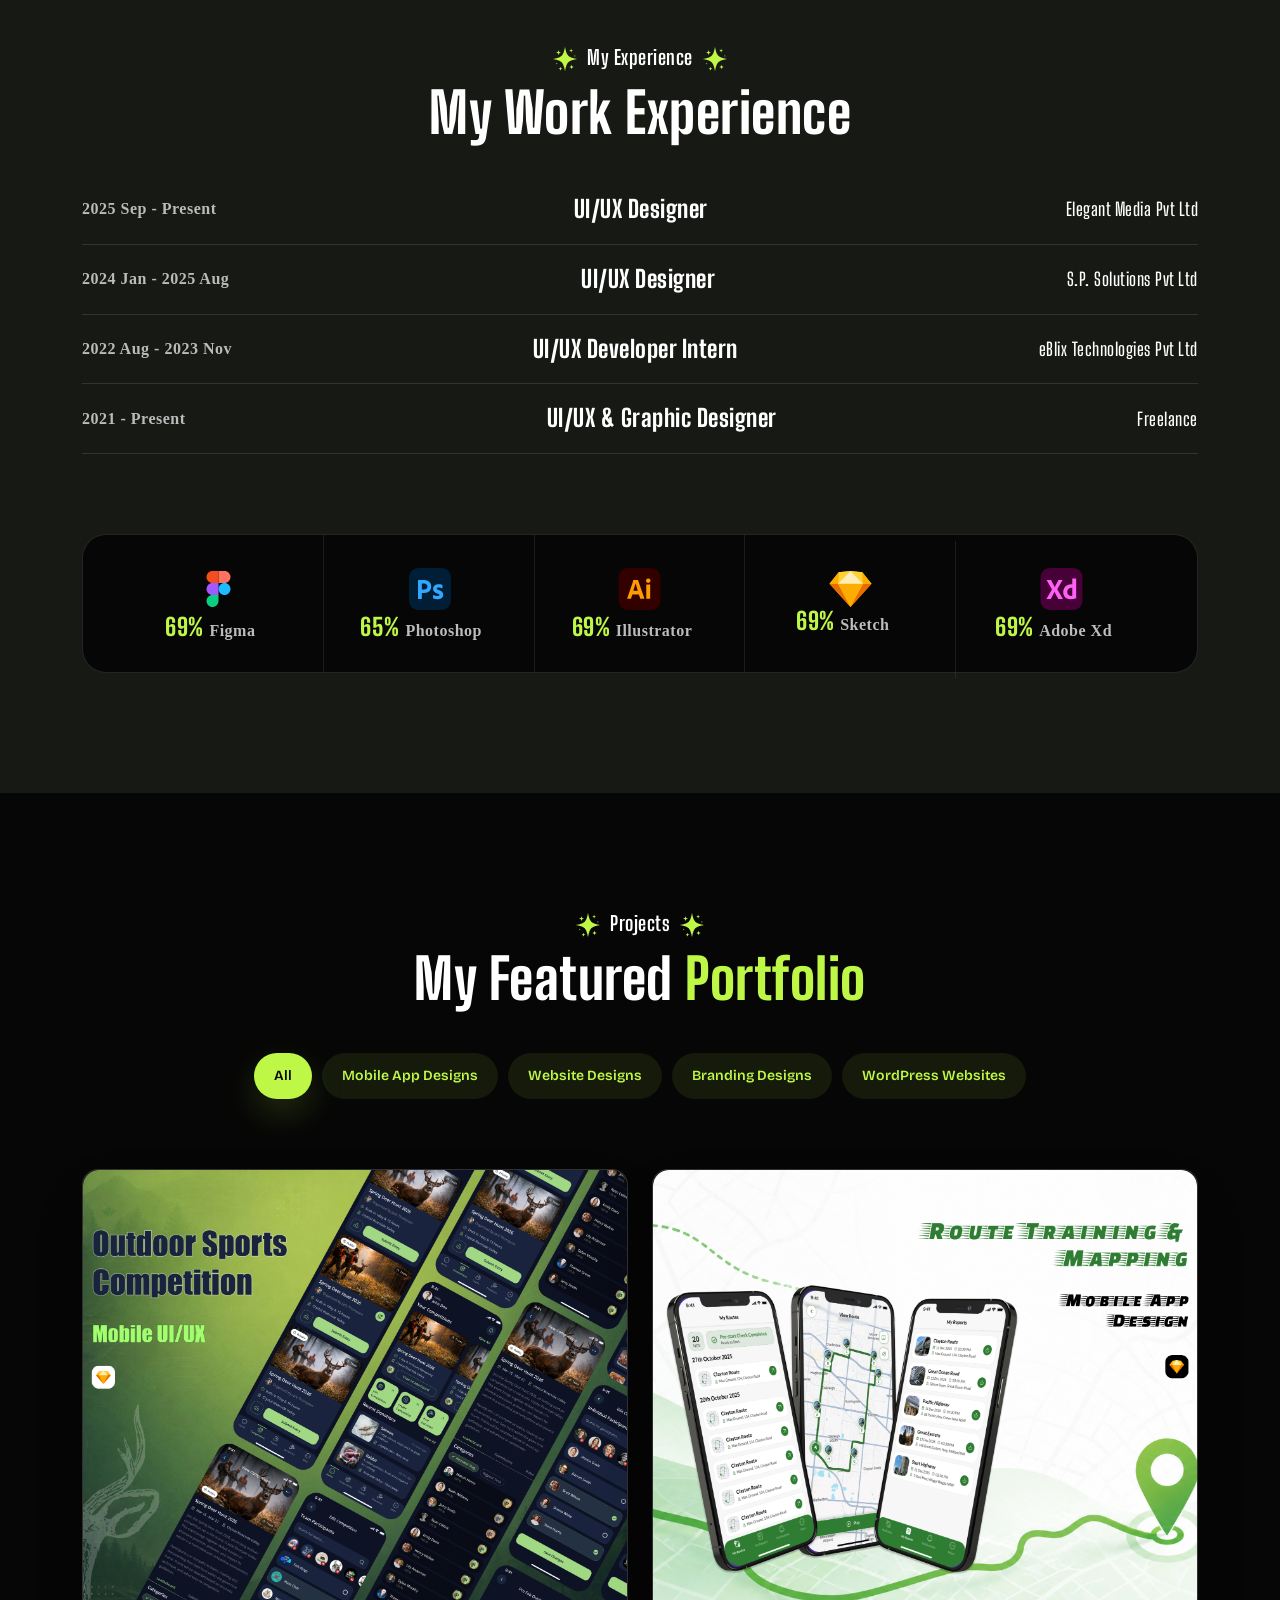
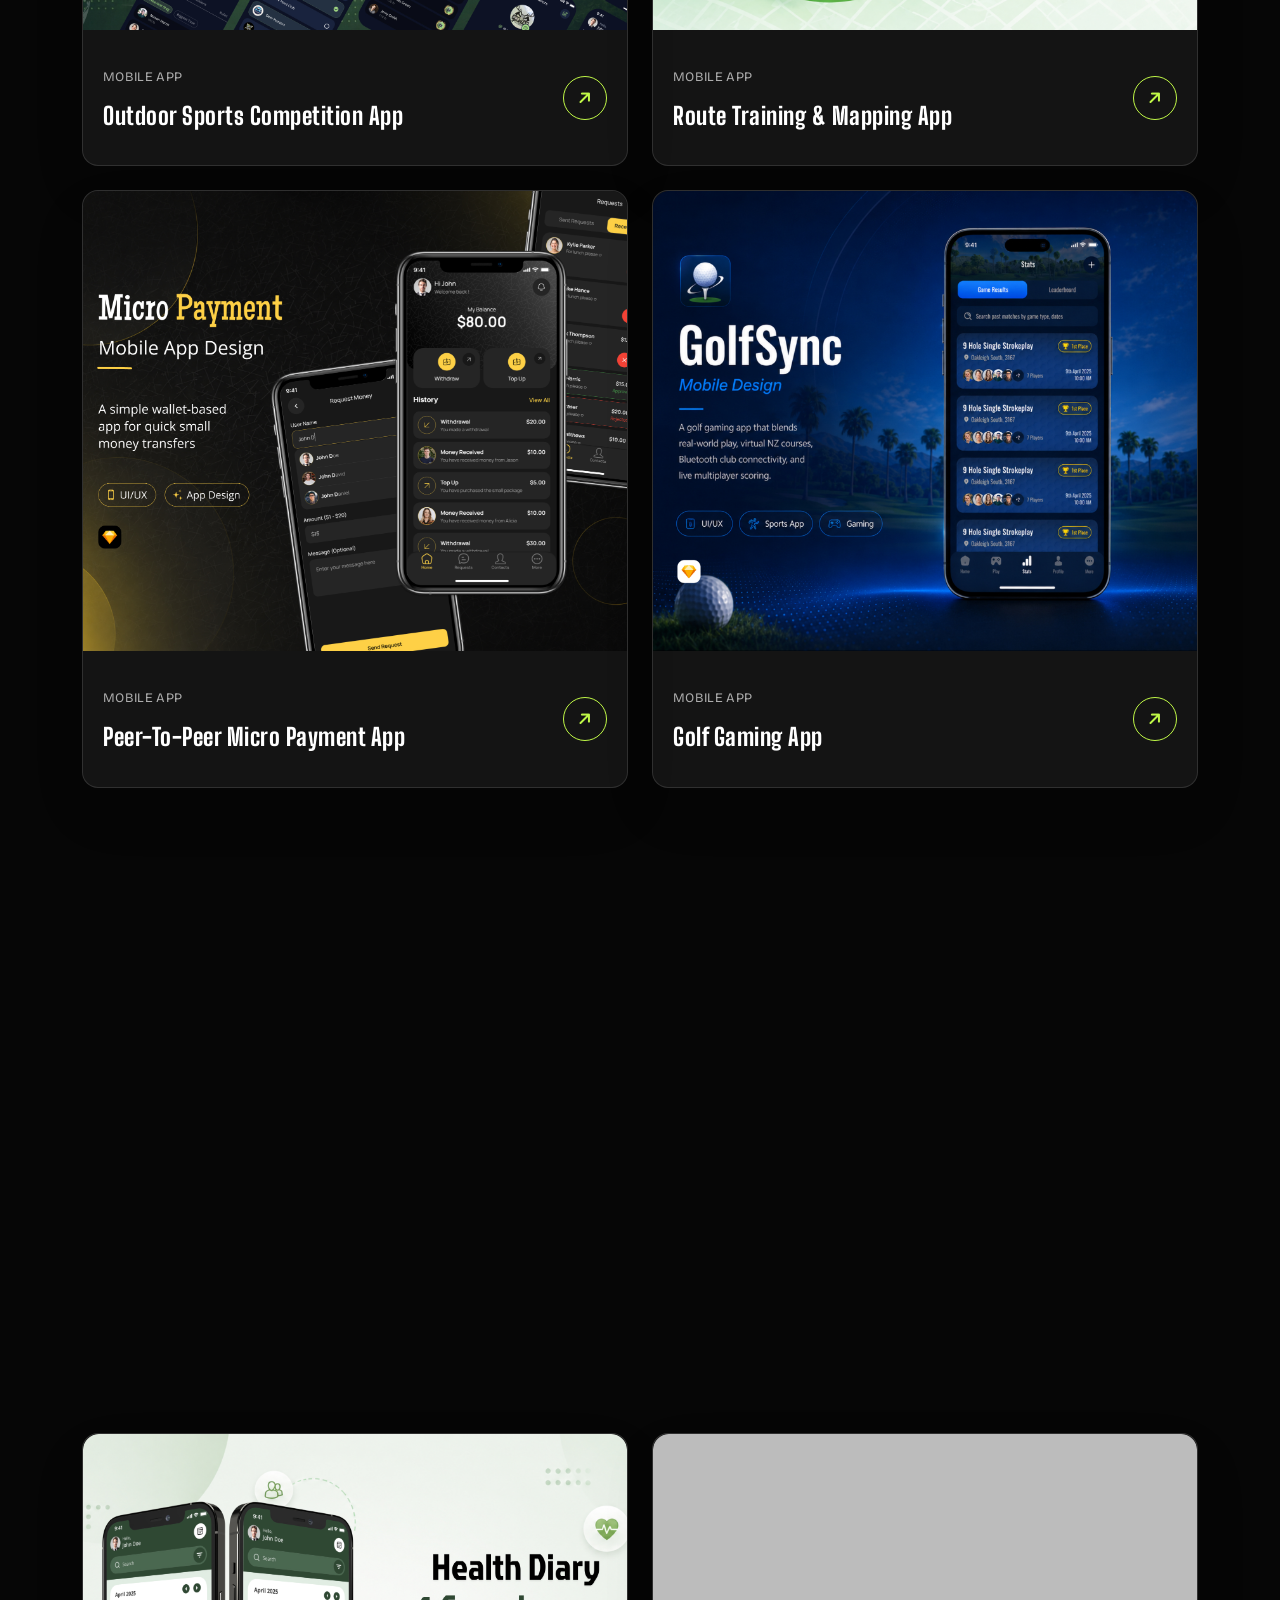
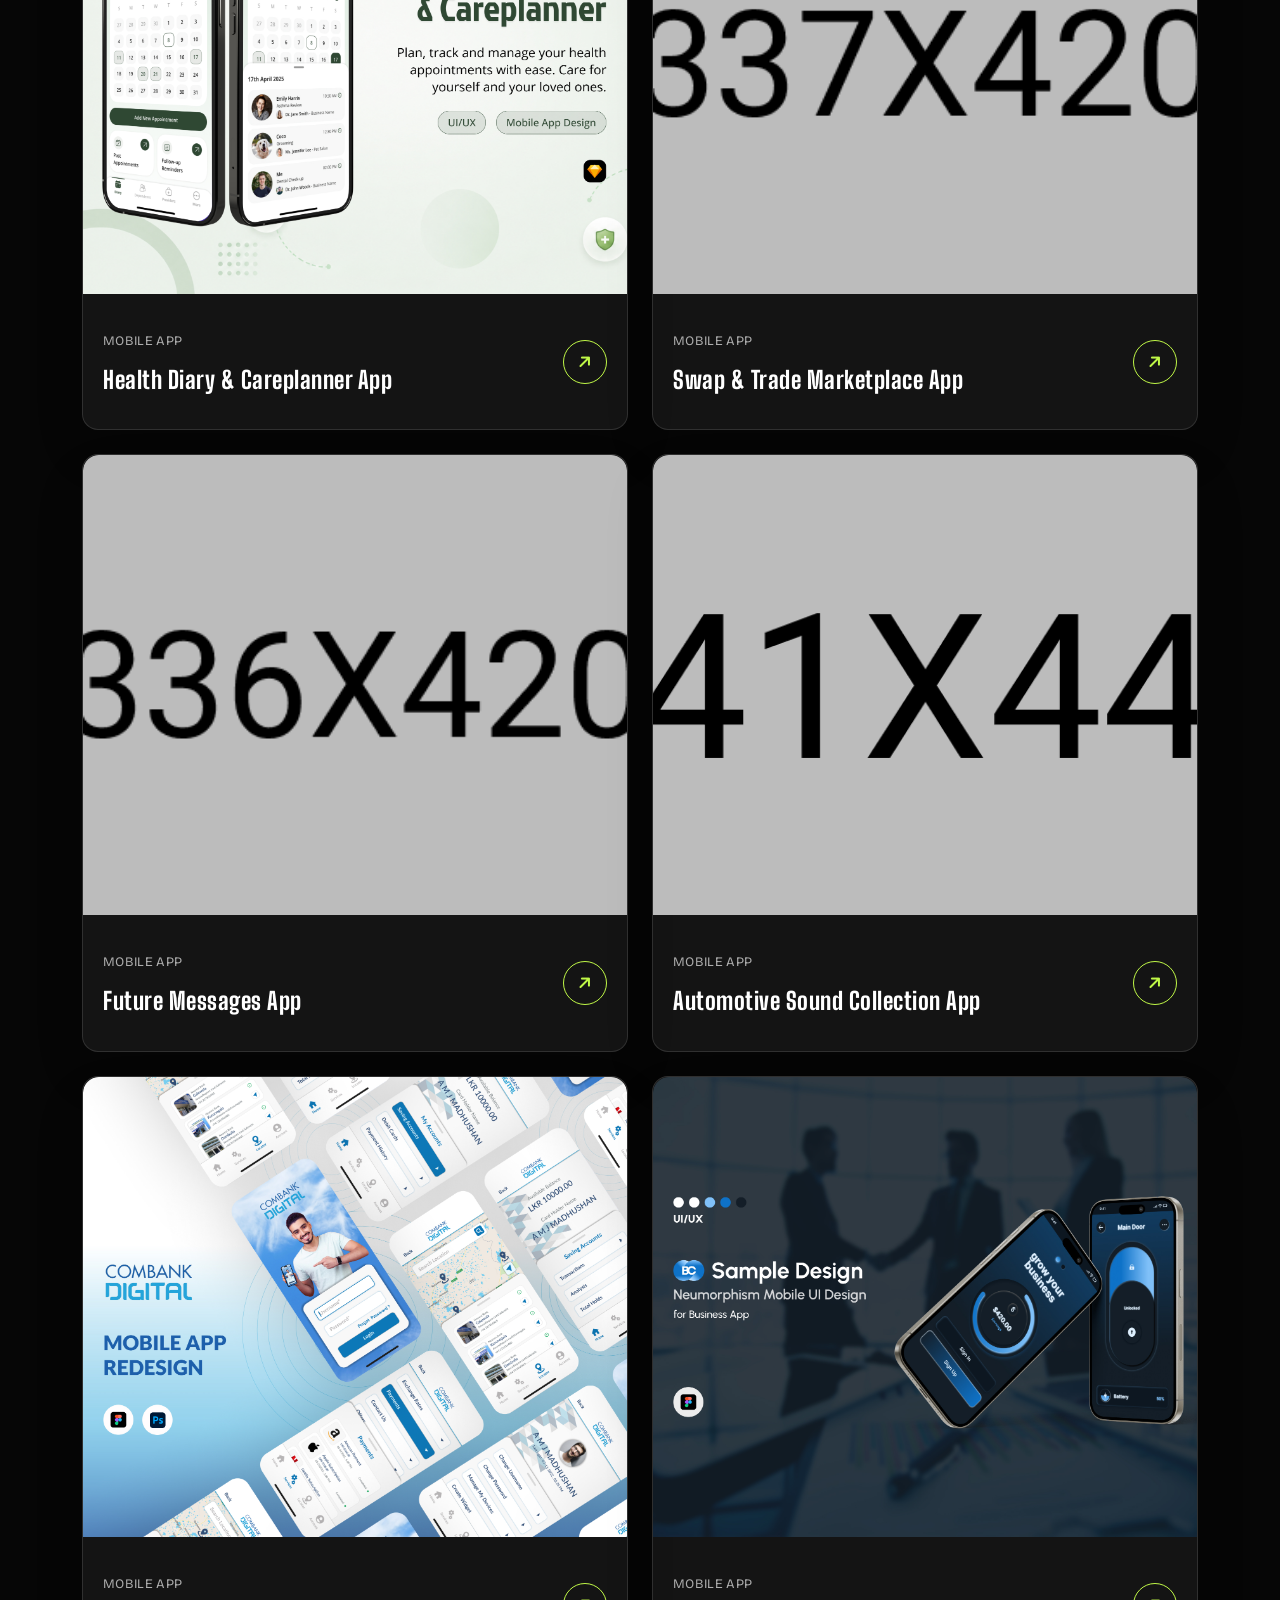
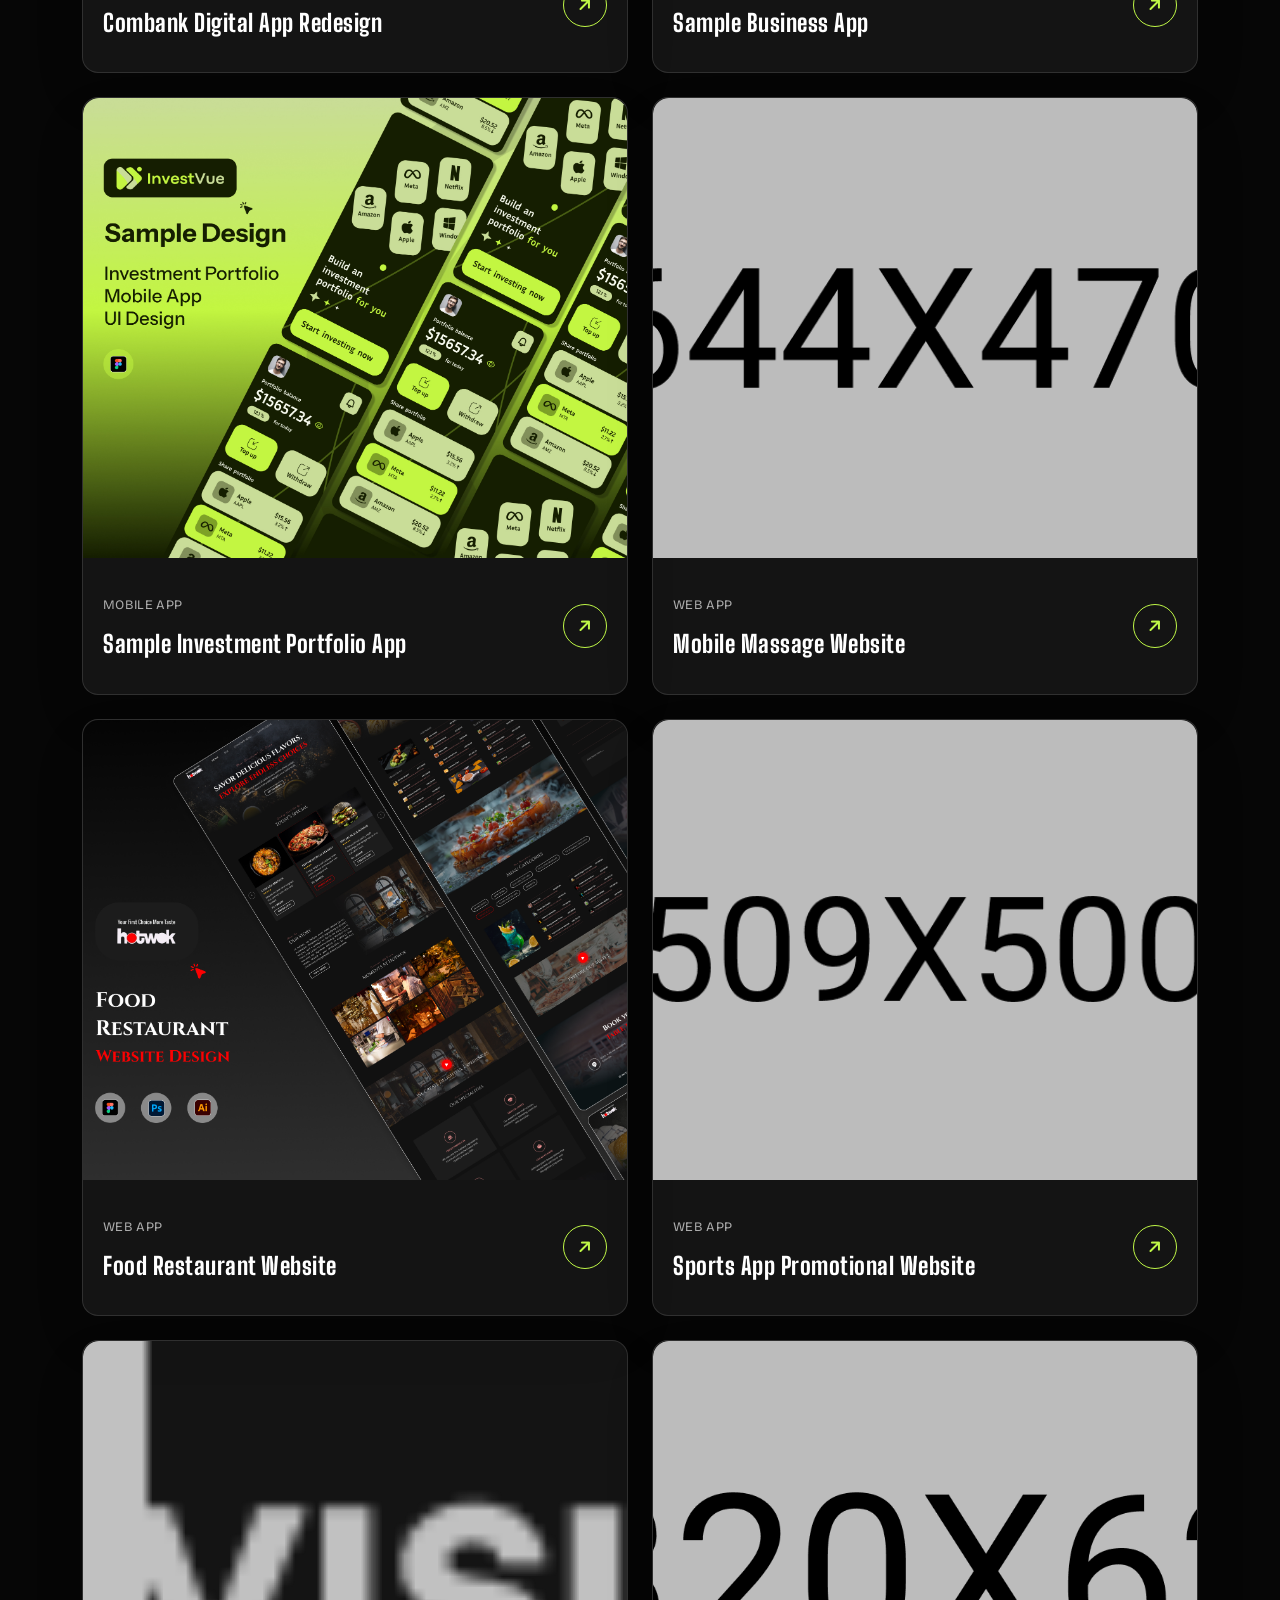
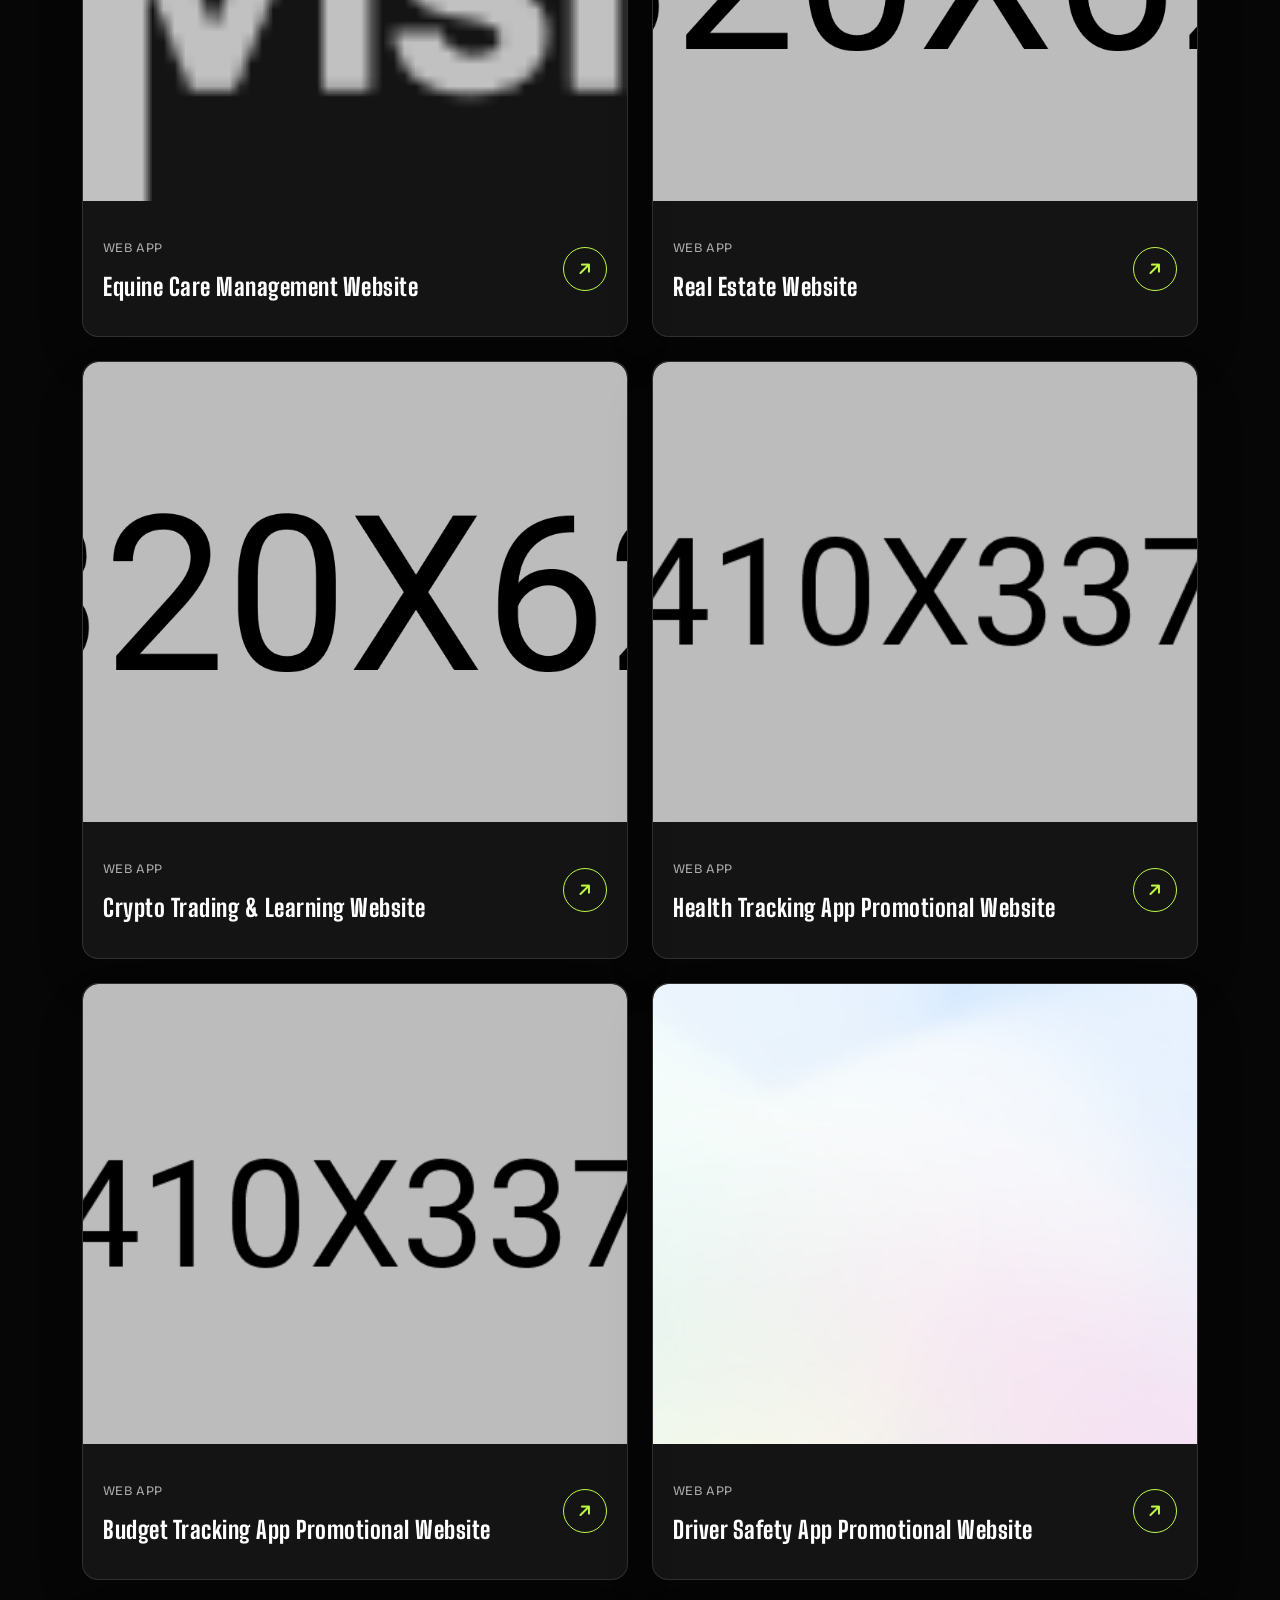
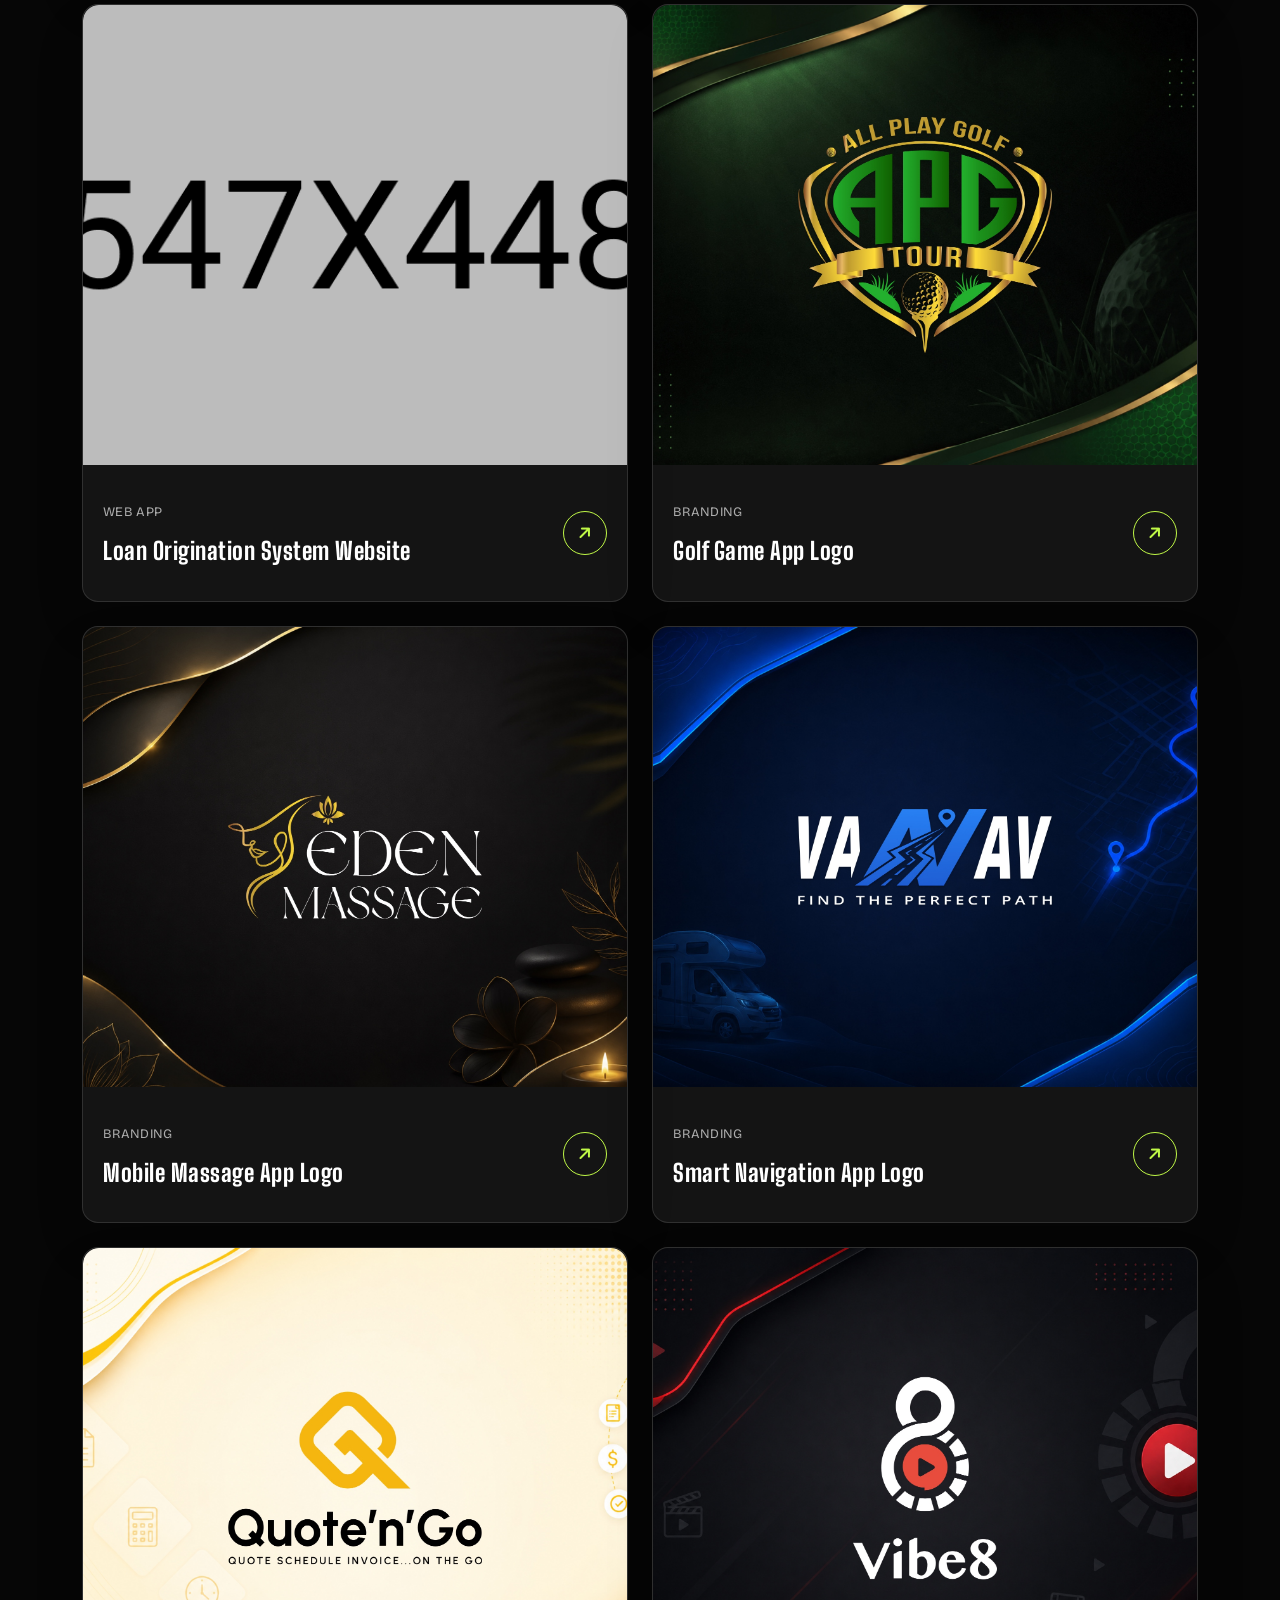
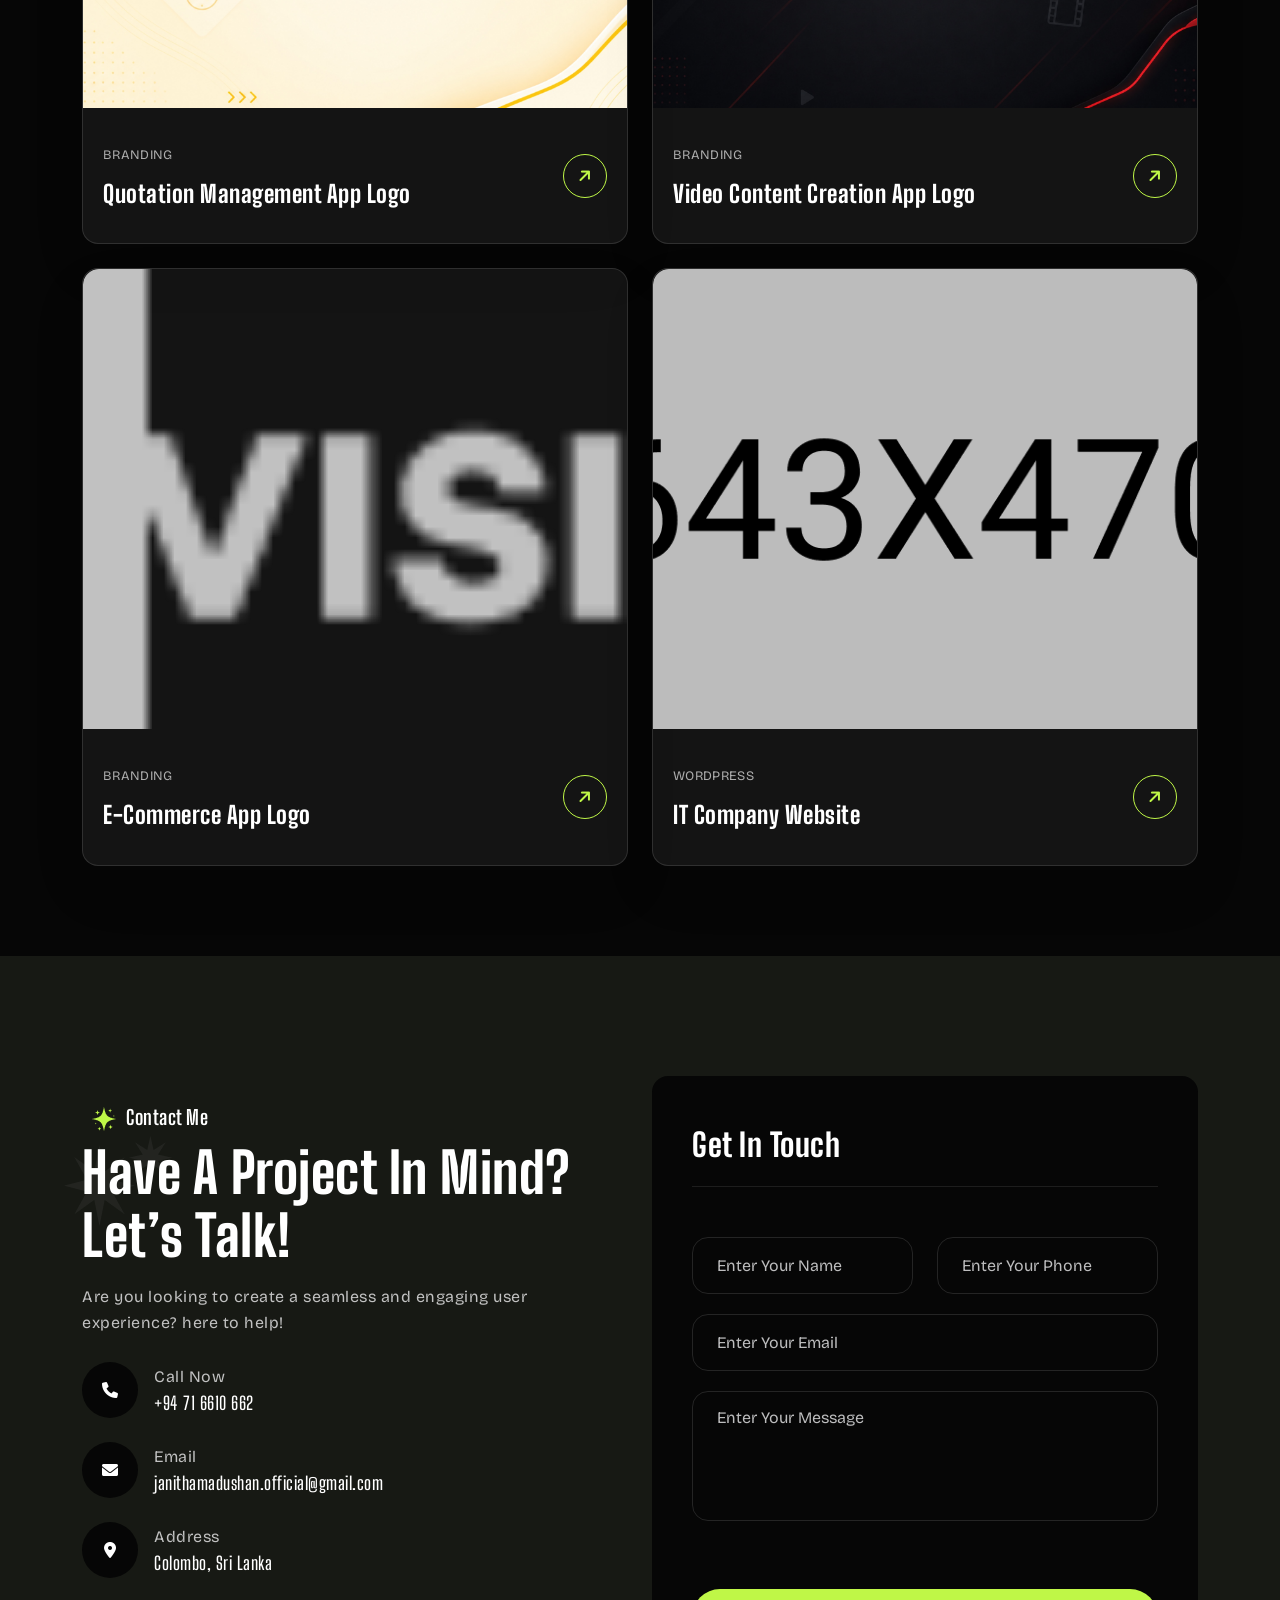
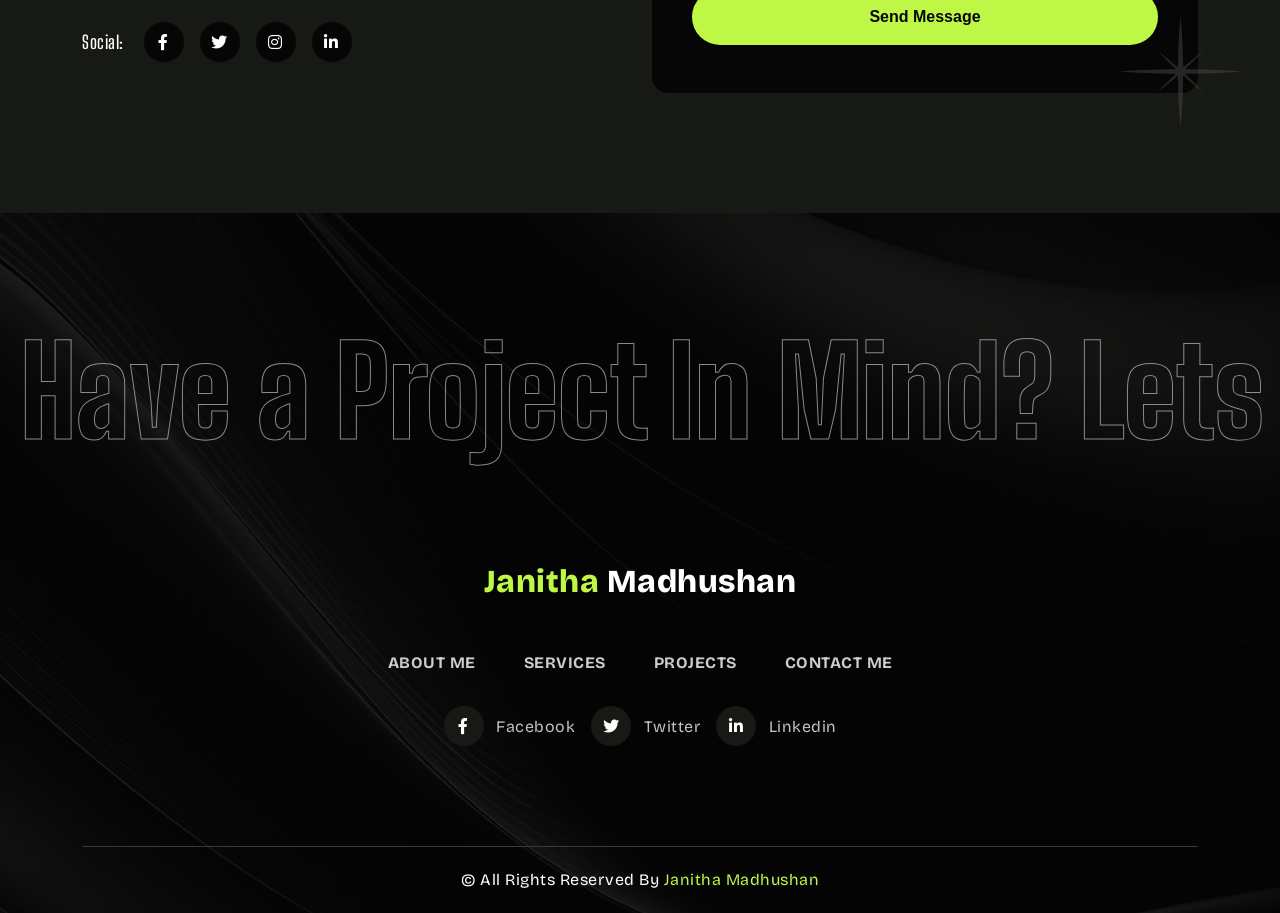
==== commit 60c9c964: "Update index.html updated the image" ====
--- a/index.html
+++ b/index.html
@@ -336,15 +336,7 @@
                     <div class="col-lg-6">
                         <div class="about-images">
                             <img src="assets/img/Janitha_PF.png" alt="img" class="wow img-custom-anim-left"
-                                data-wow-delay=".3s">
-                            <div class="circle-image">
-                                <div class="text-image">
-                                    <img src="assets/img/about/text.png" alt="img">
-                                    <div class="client-image">
-                                        <img src="assets/img/about/client.png" alt="">
-                                    </div>
-                                </div>
-                            </div>
+                                data-wow-delay=".3s" style="width: 92%; max-width: 100%; margin: 0 auto; display: block;">
                         </div>
                     </div>
                     <div class="col-lg-6">
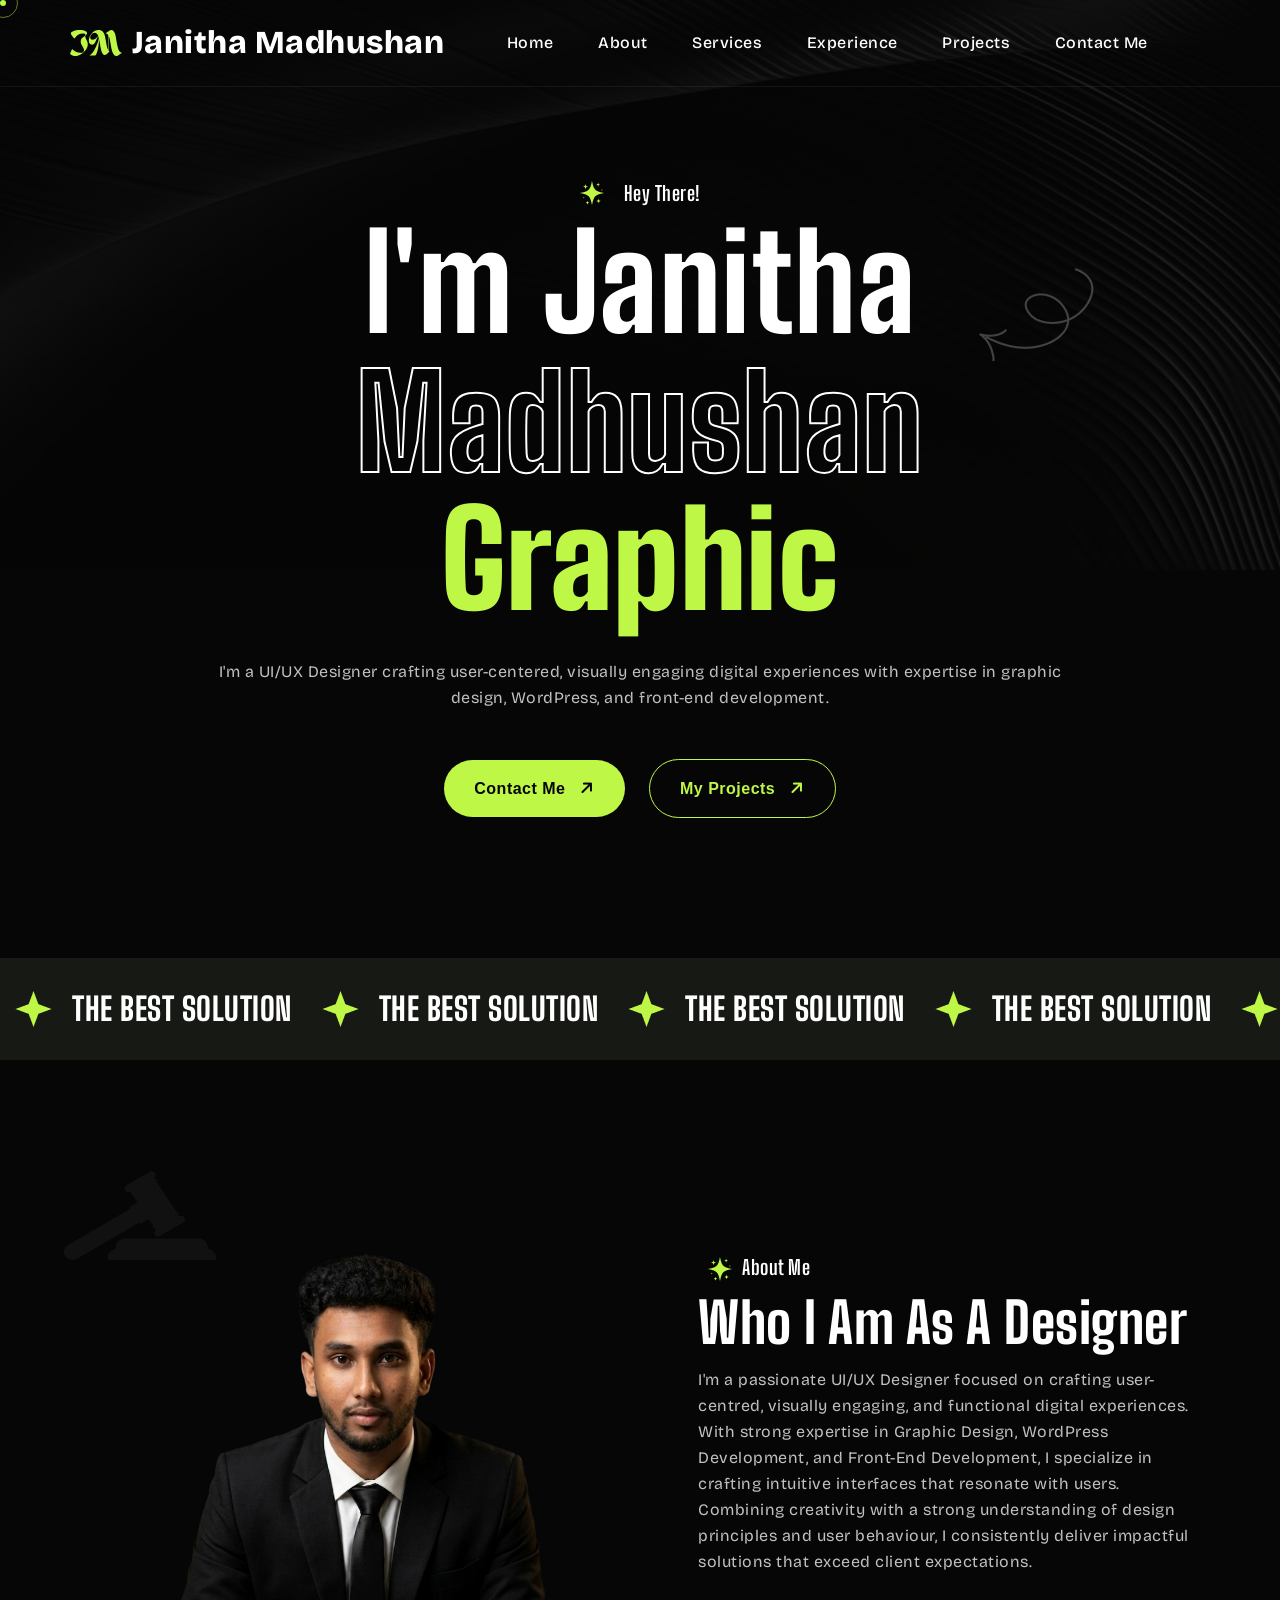
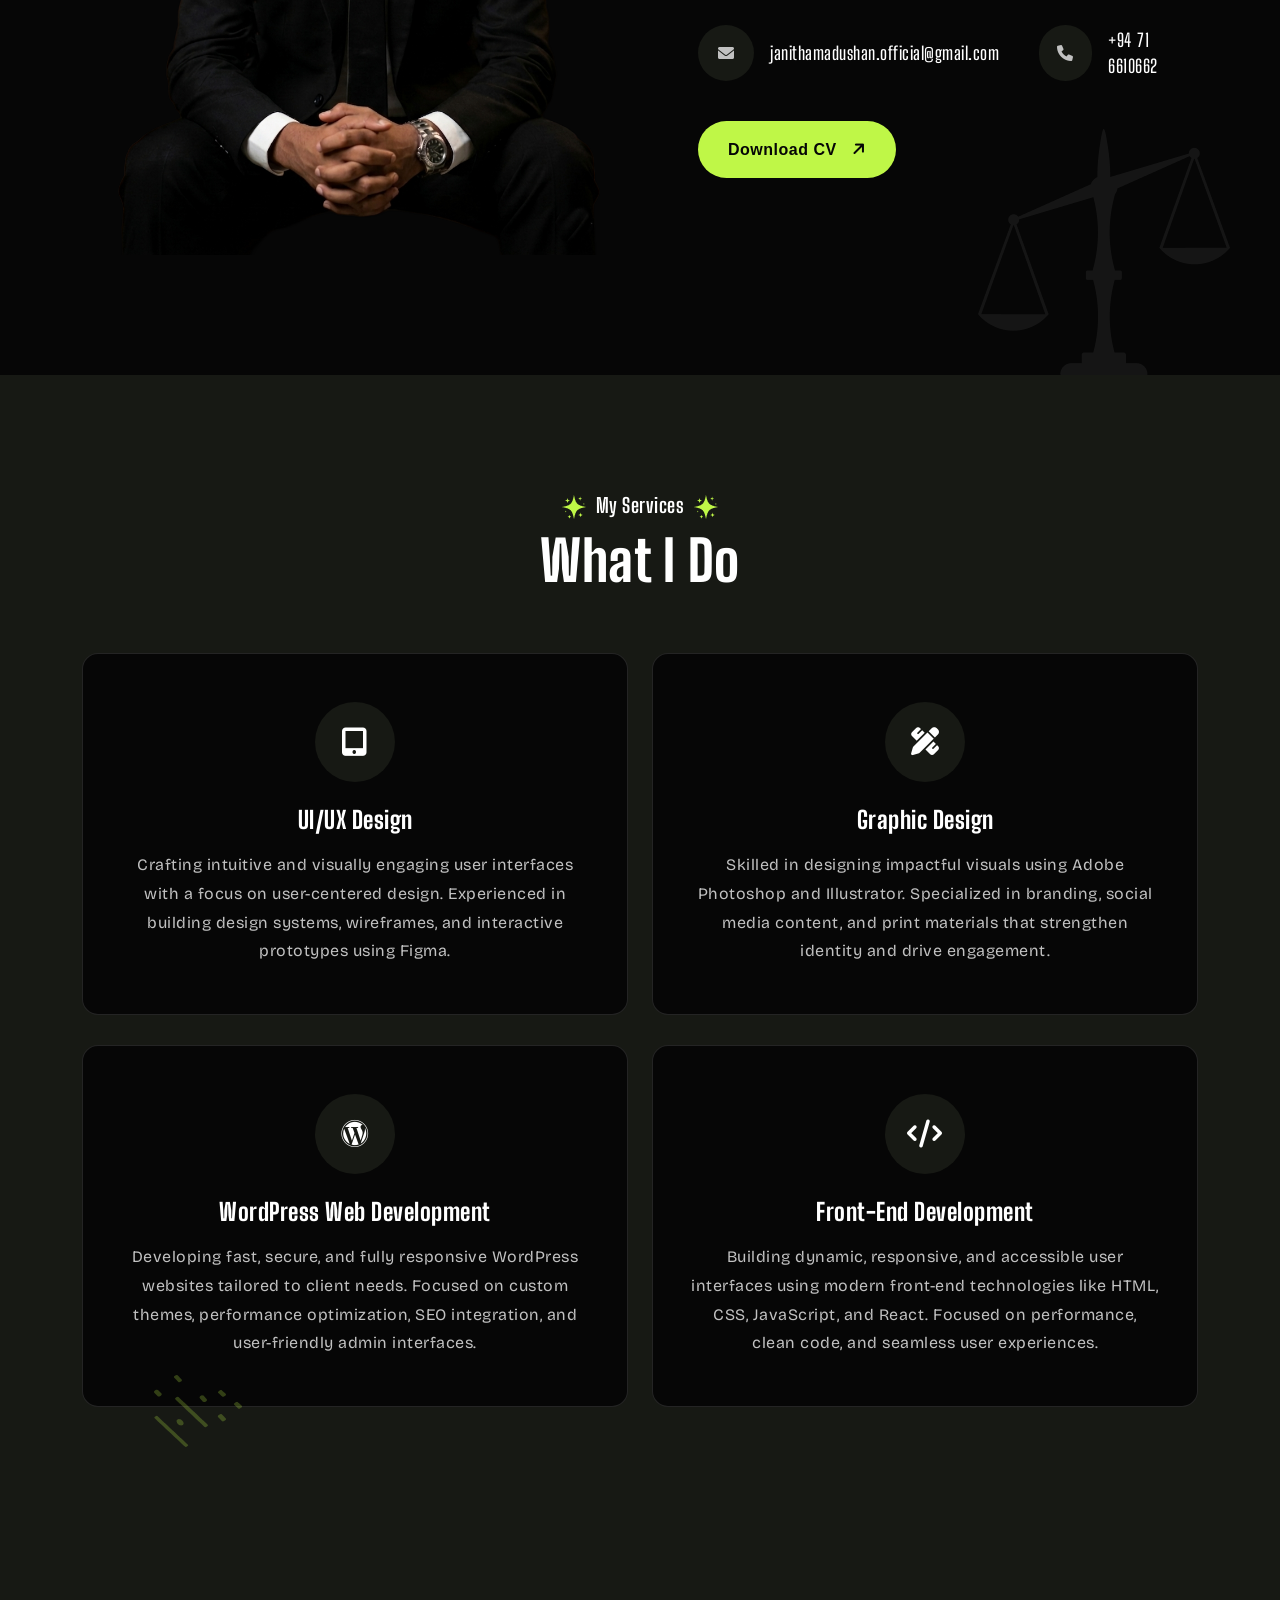
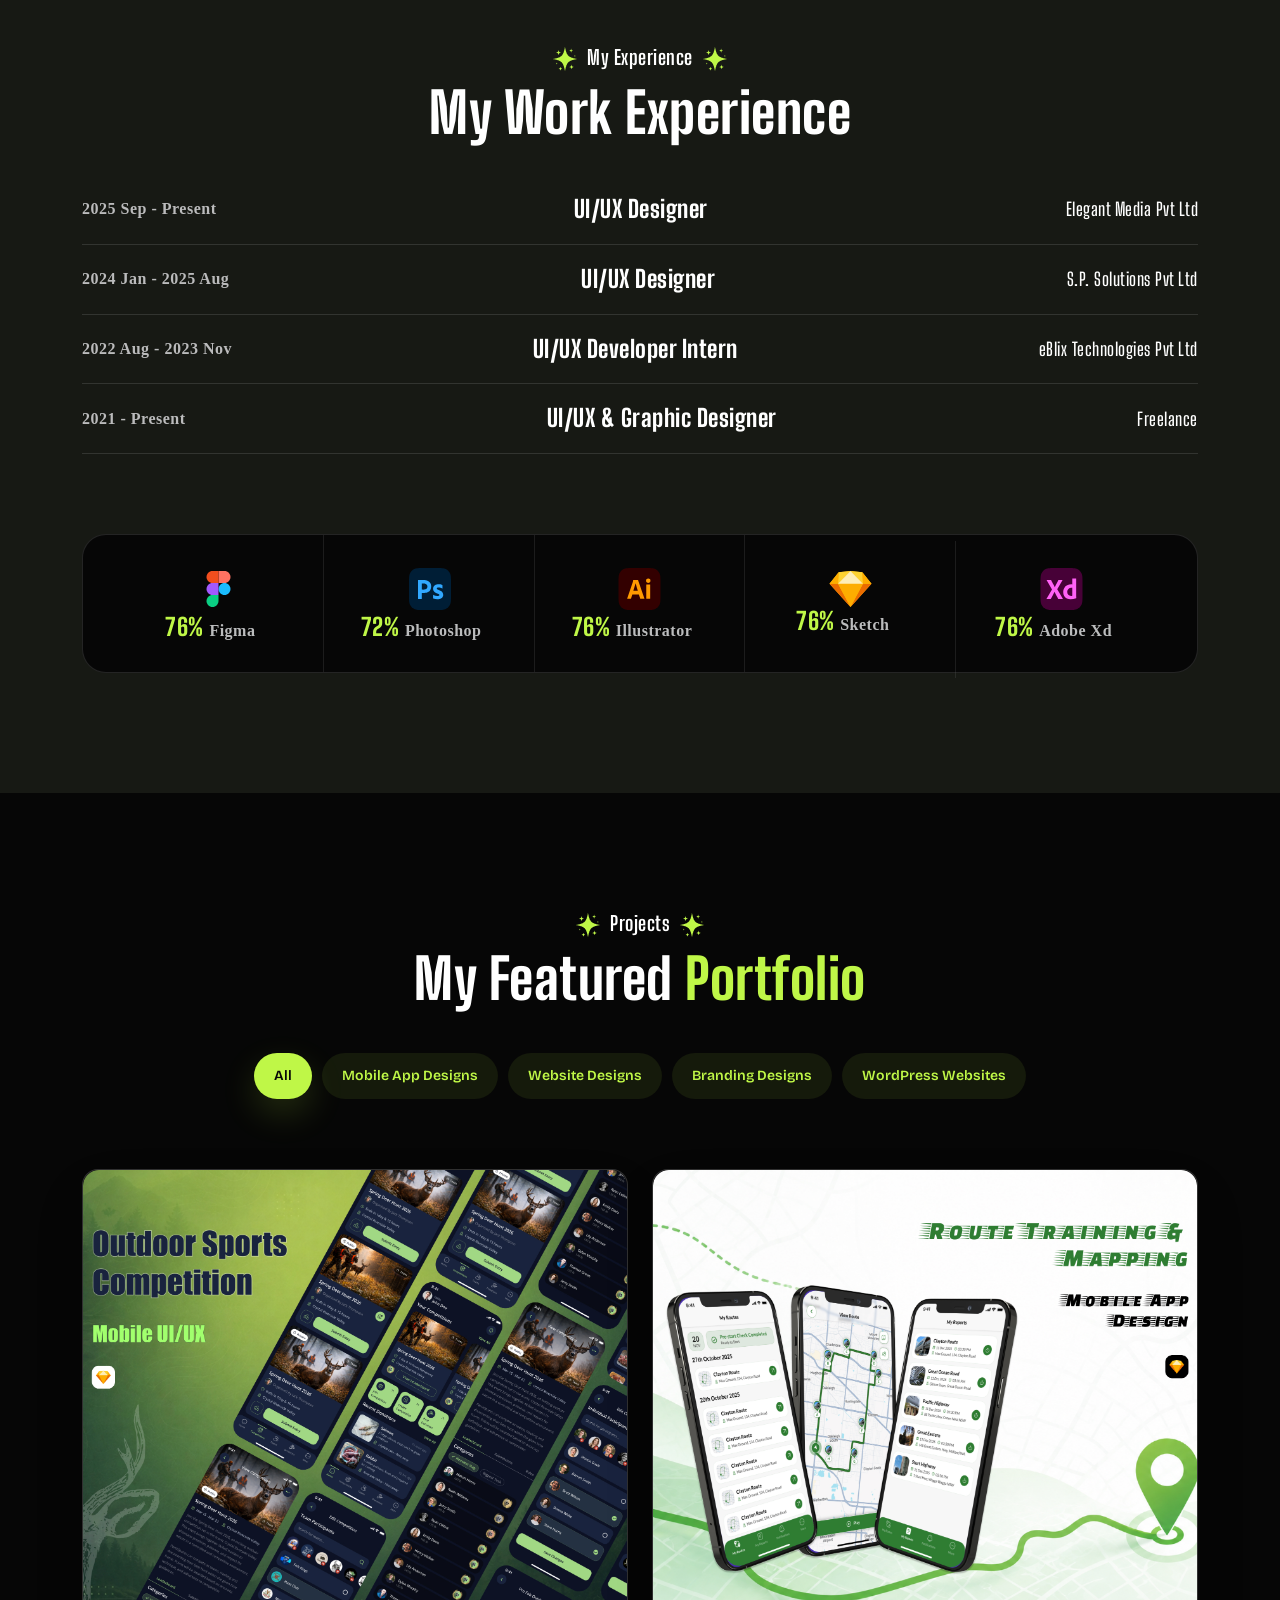
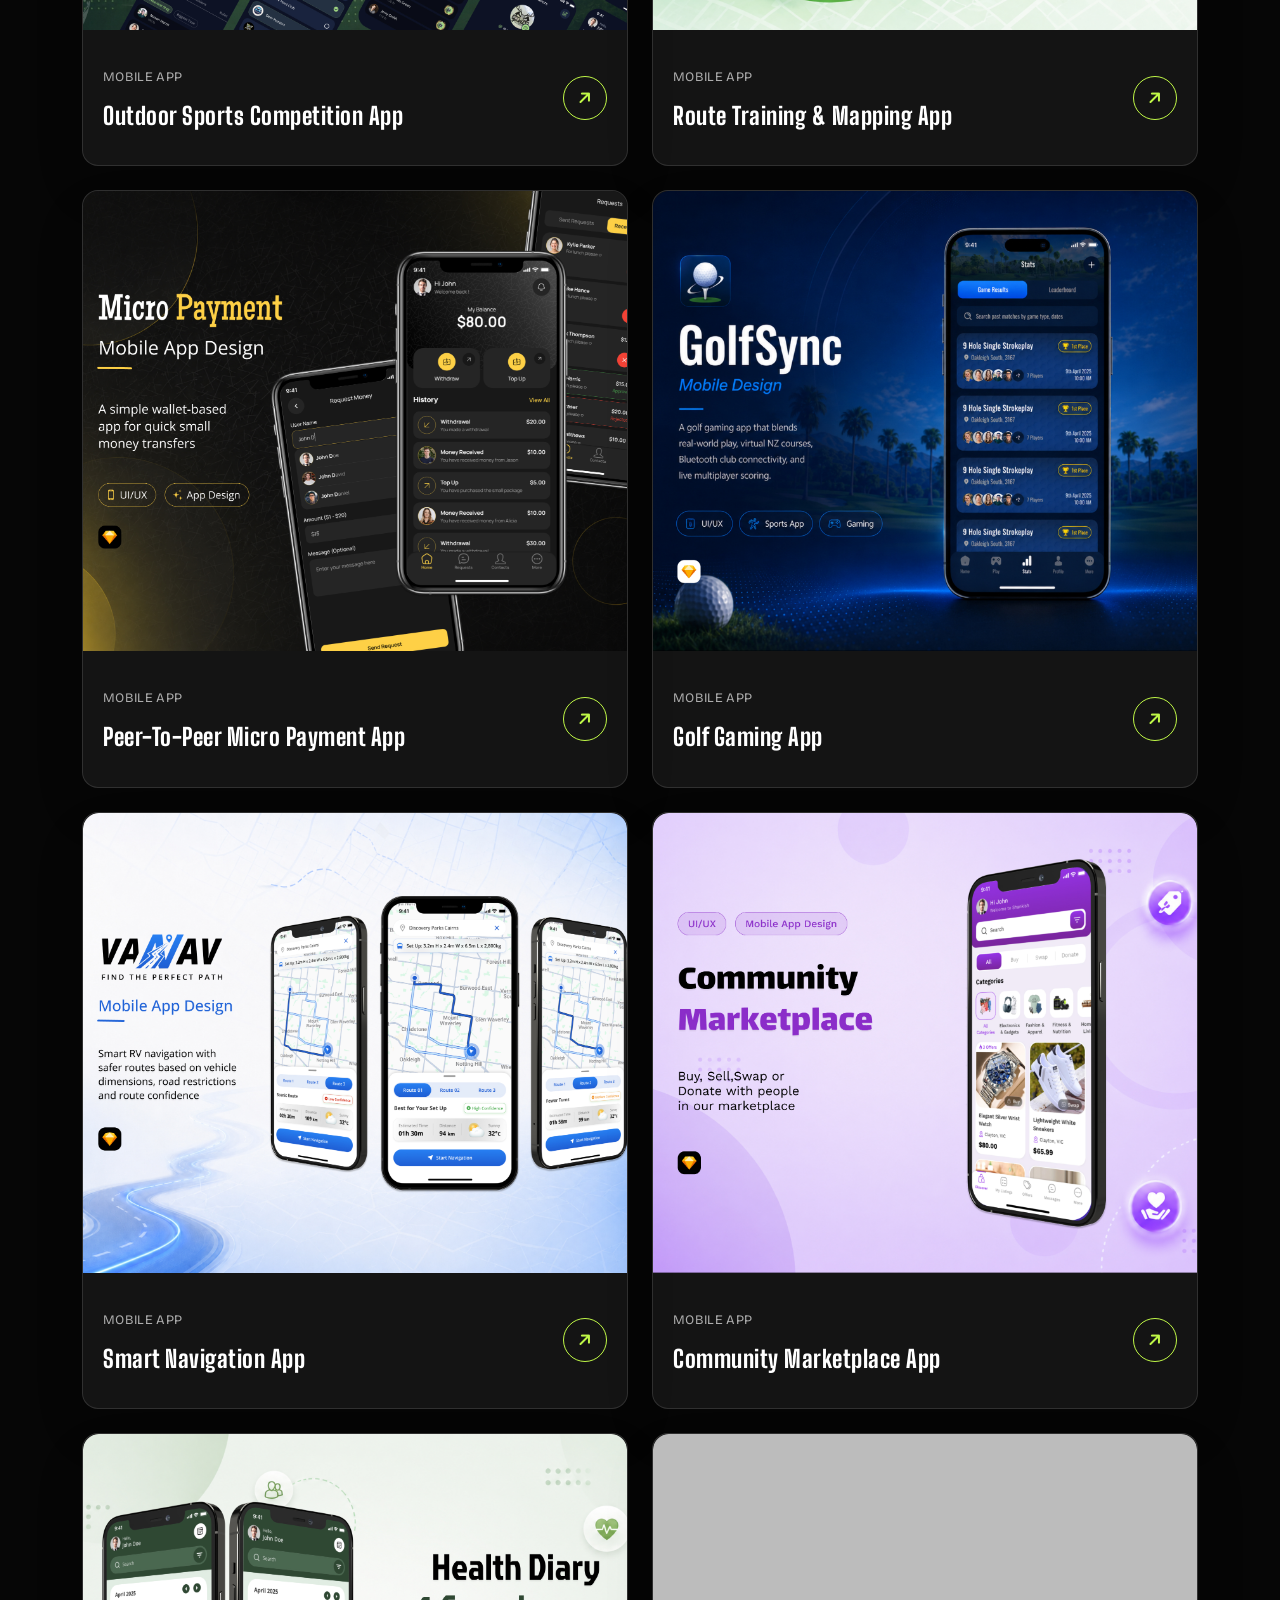
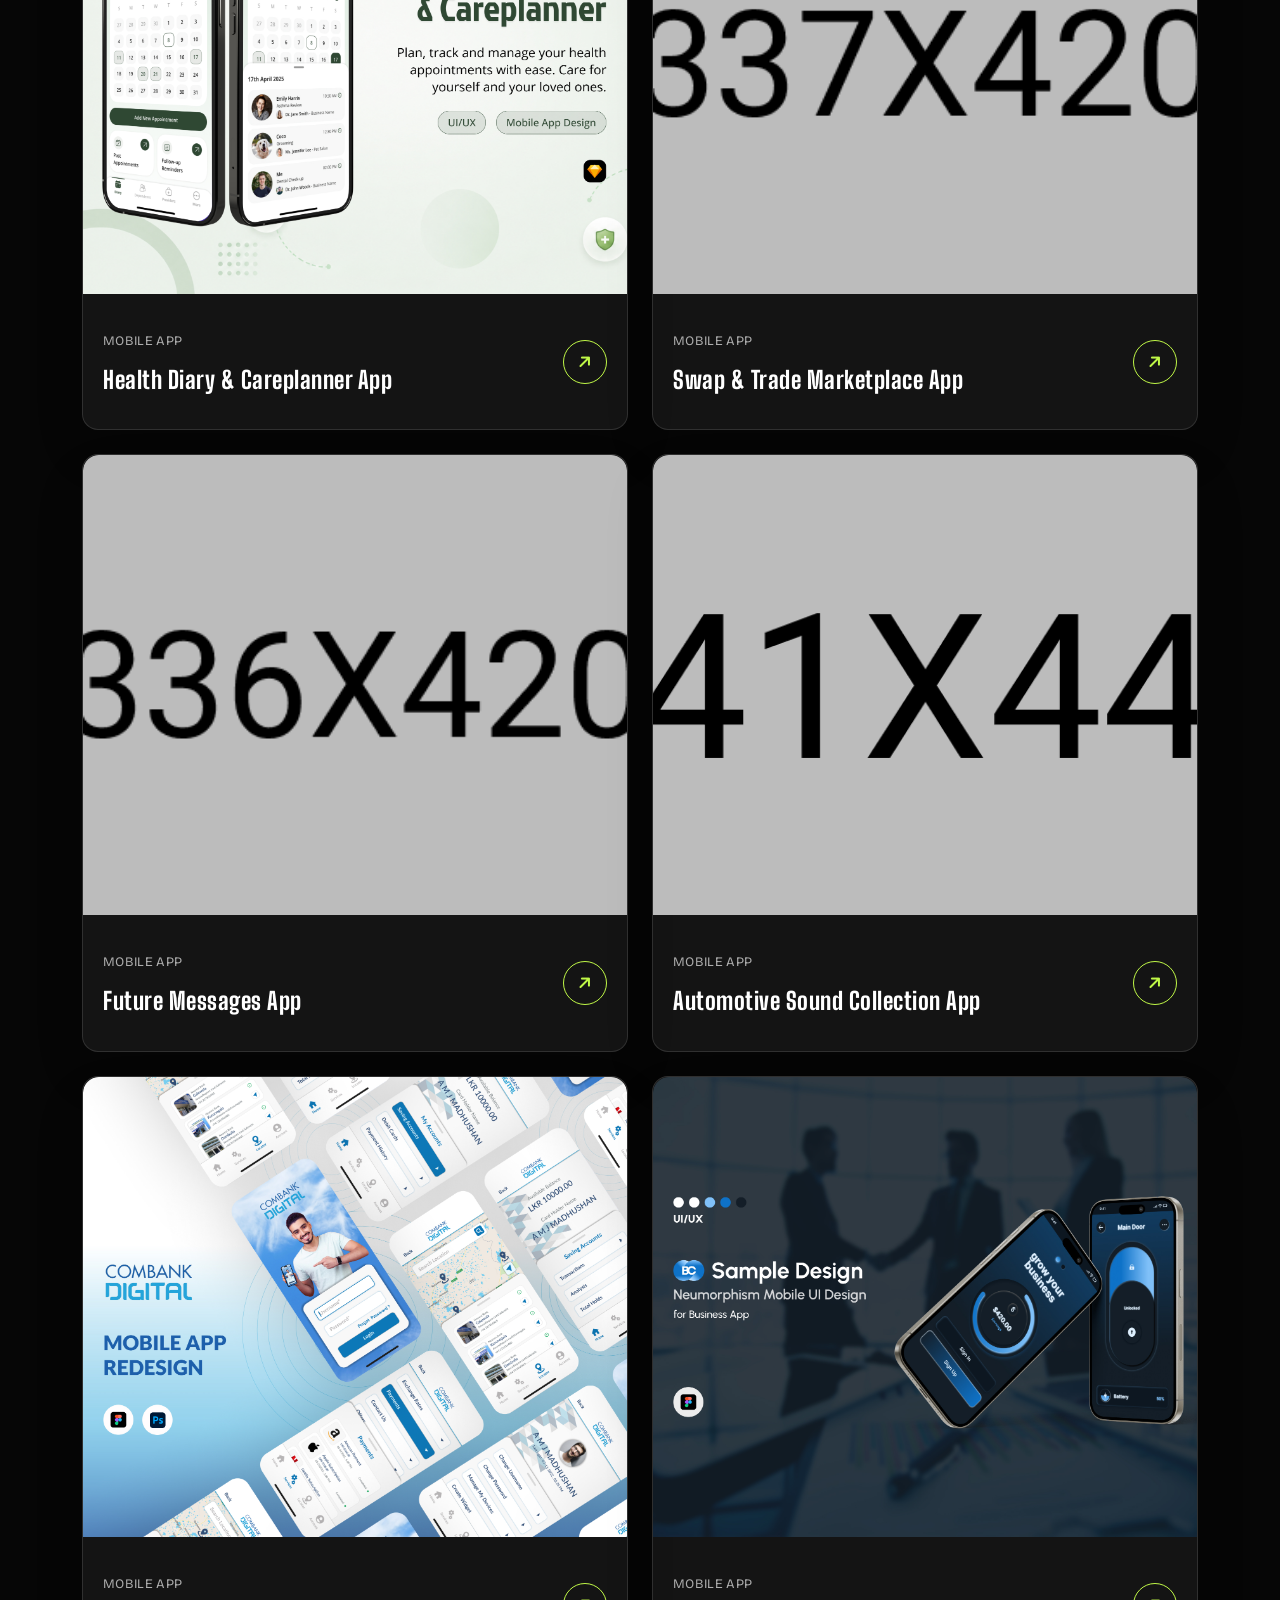
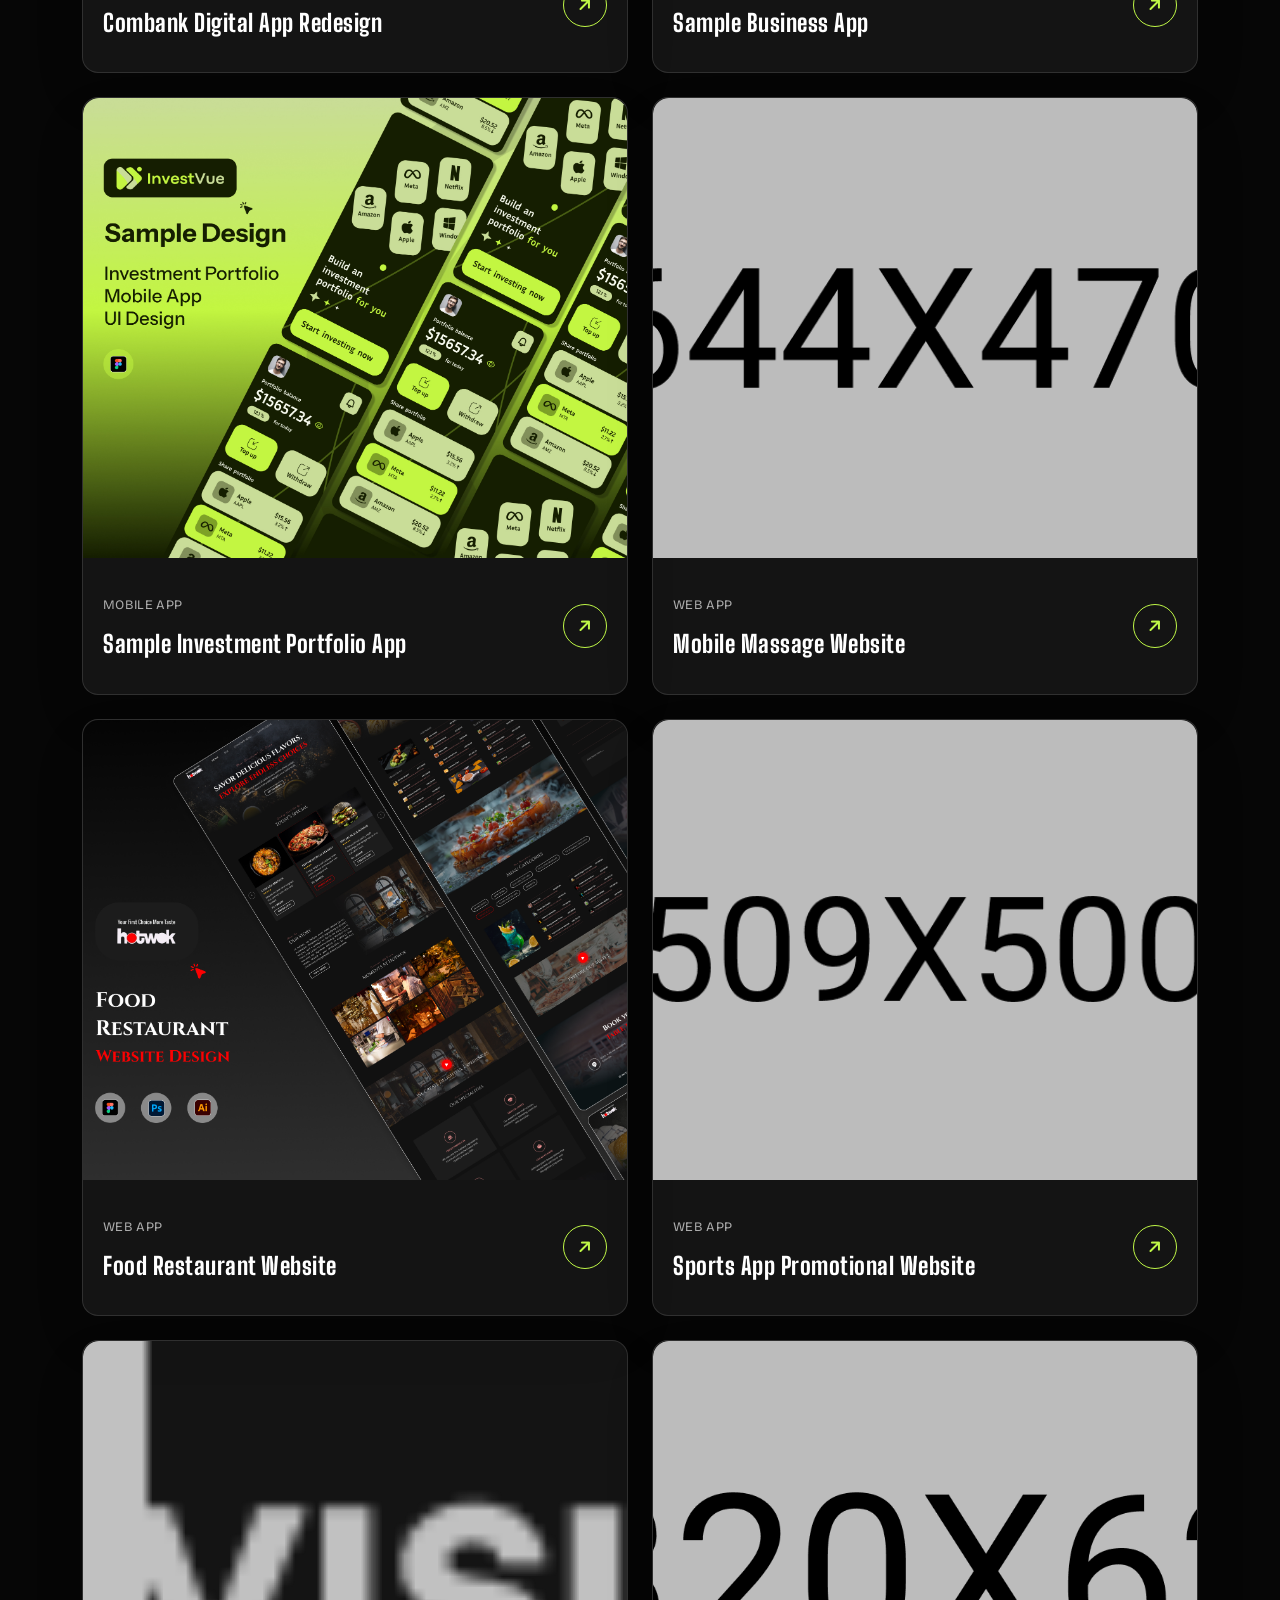
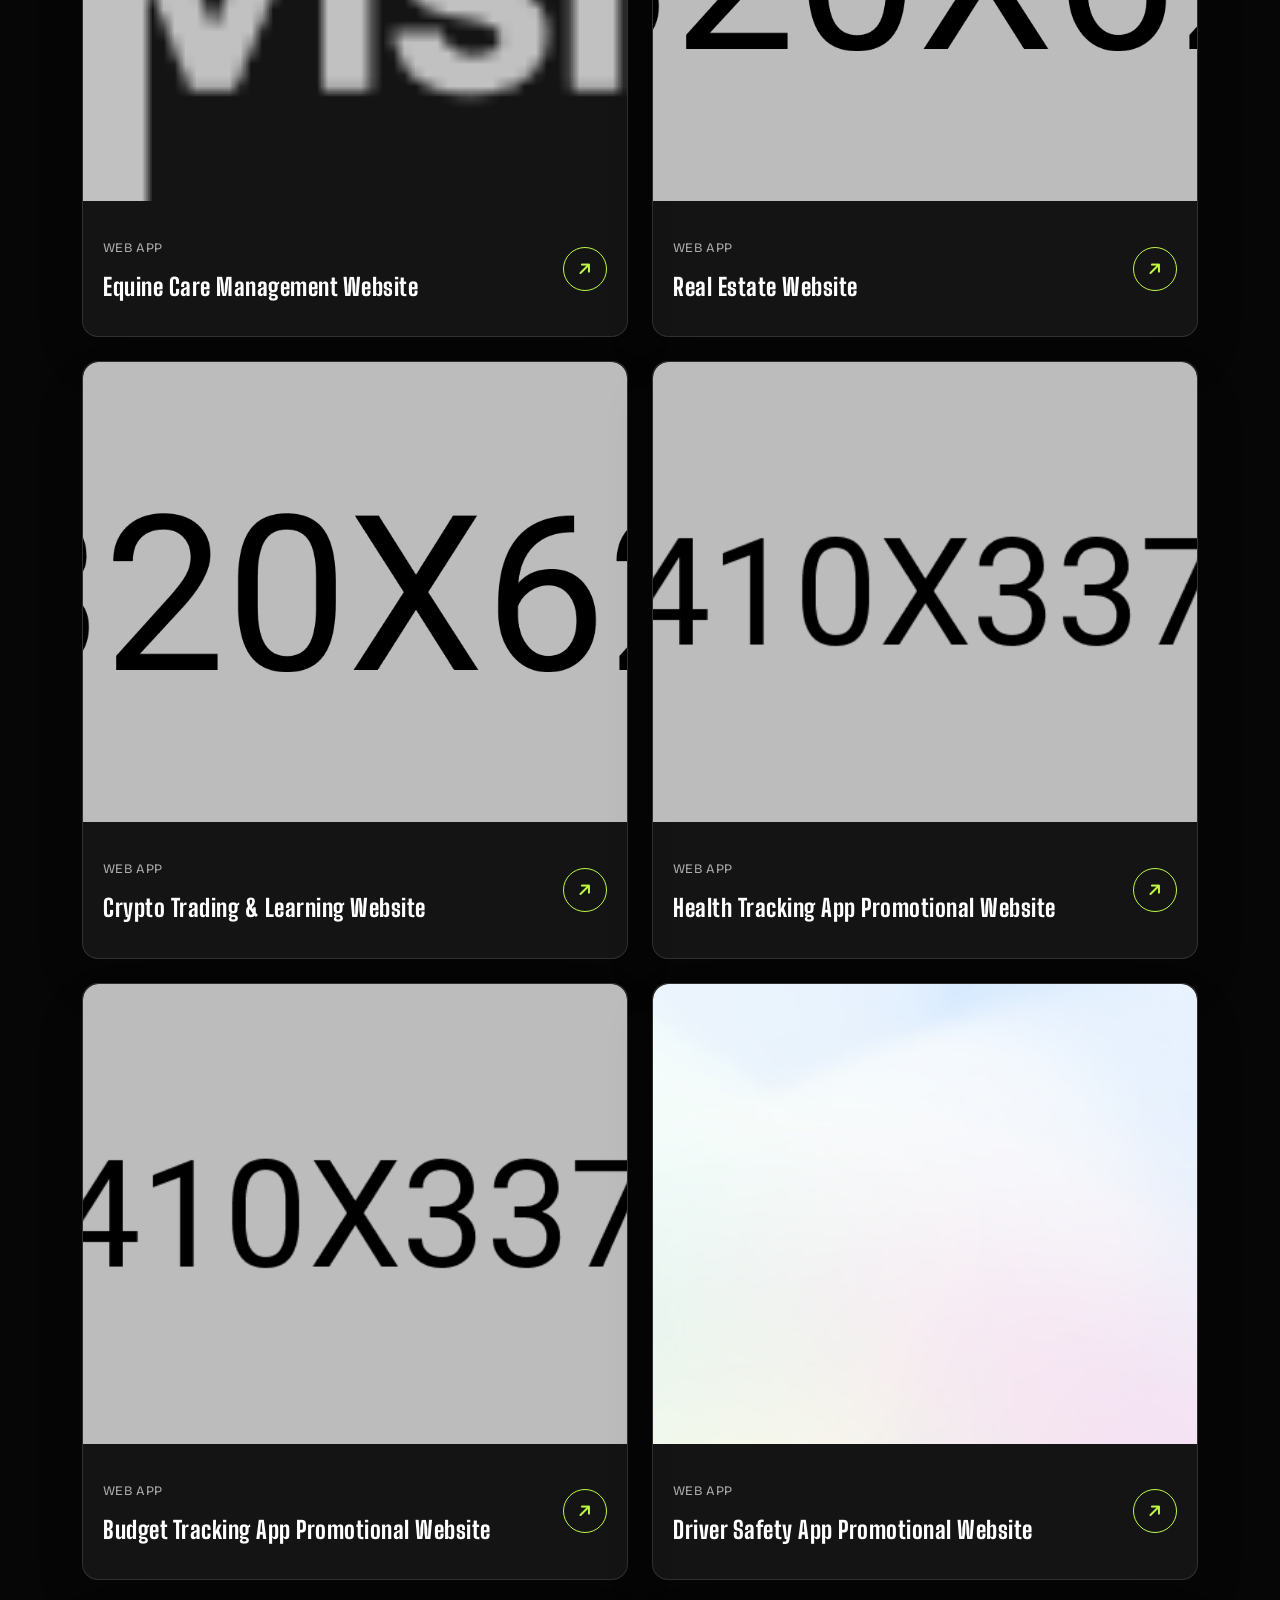
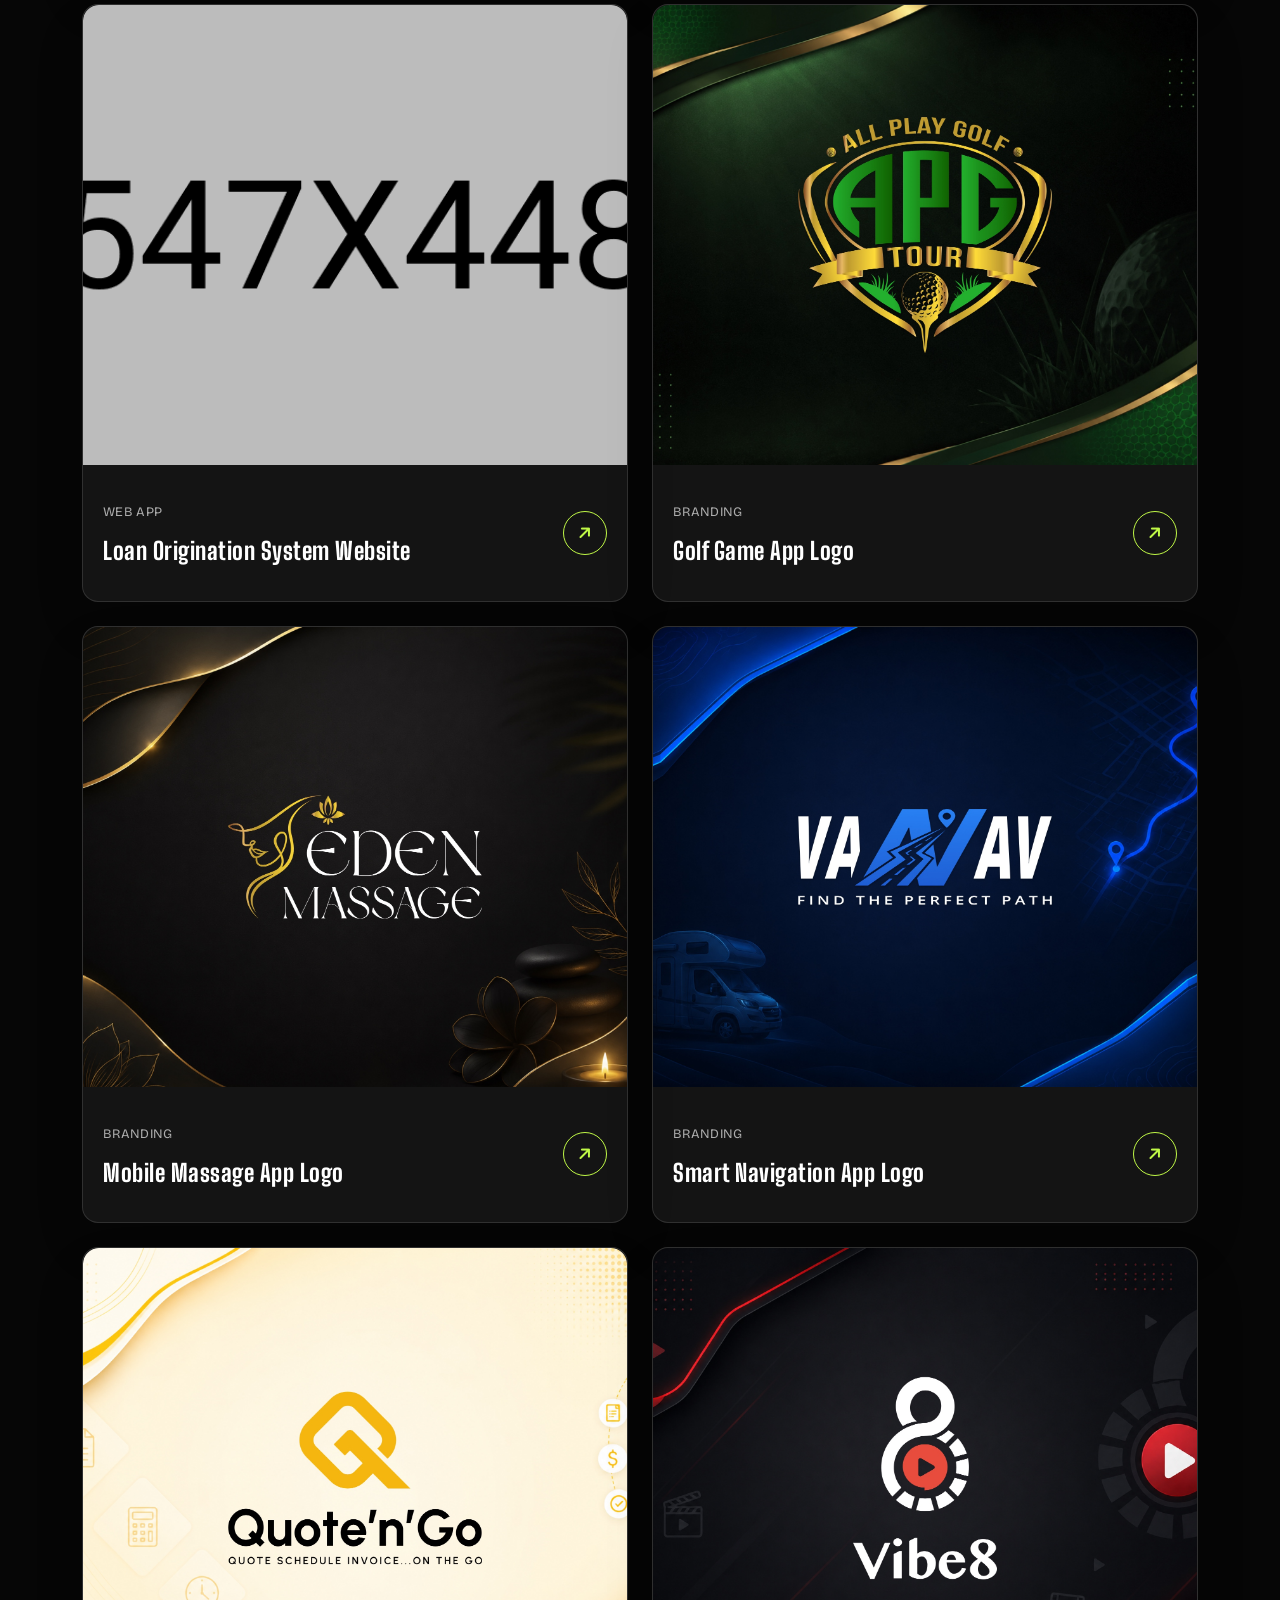
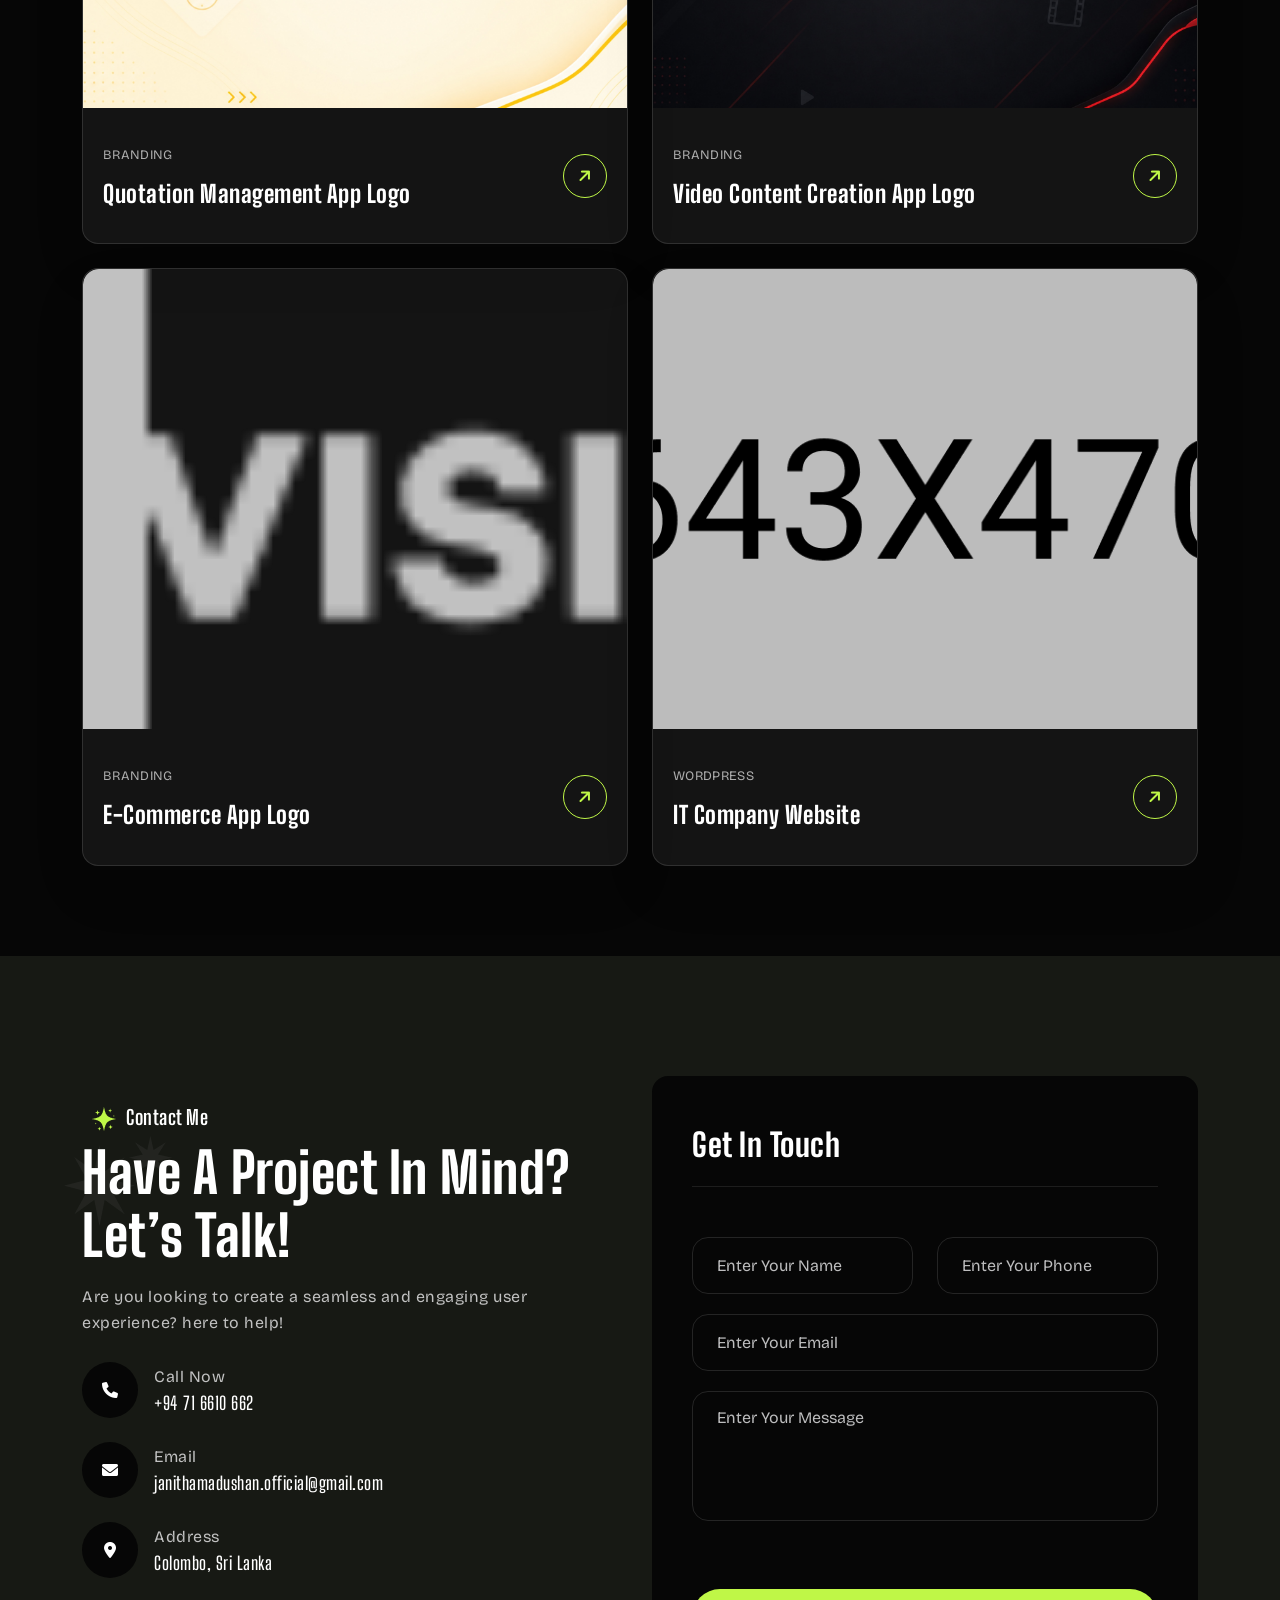
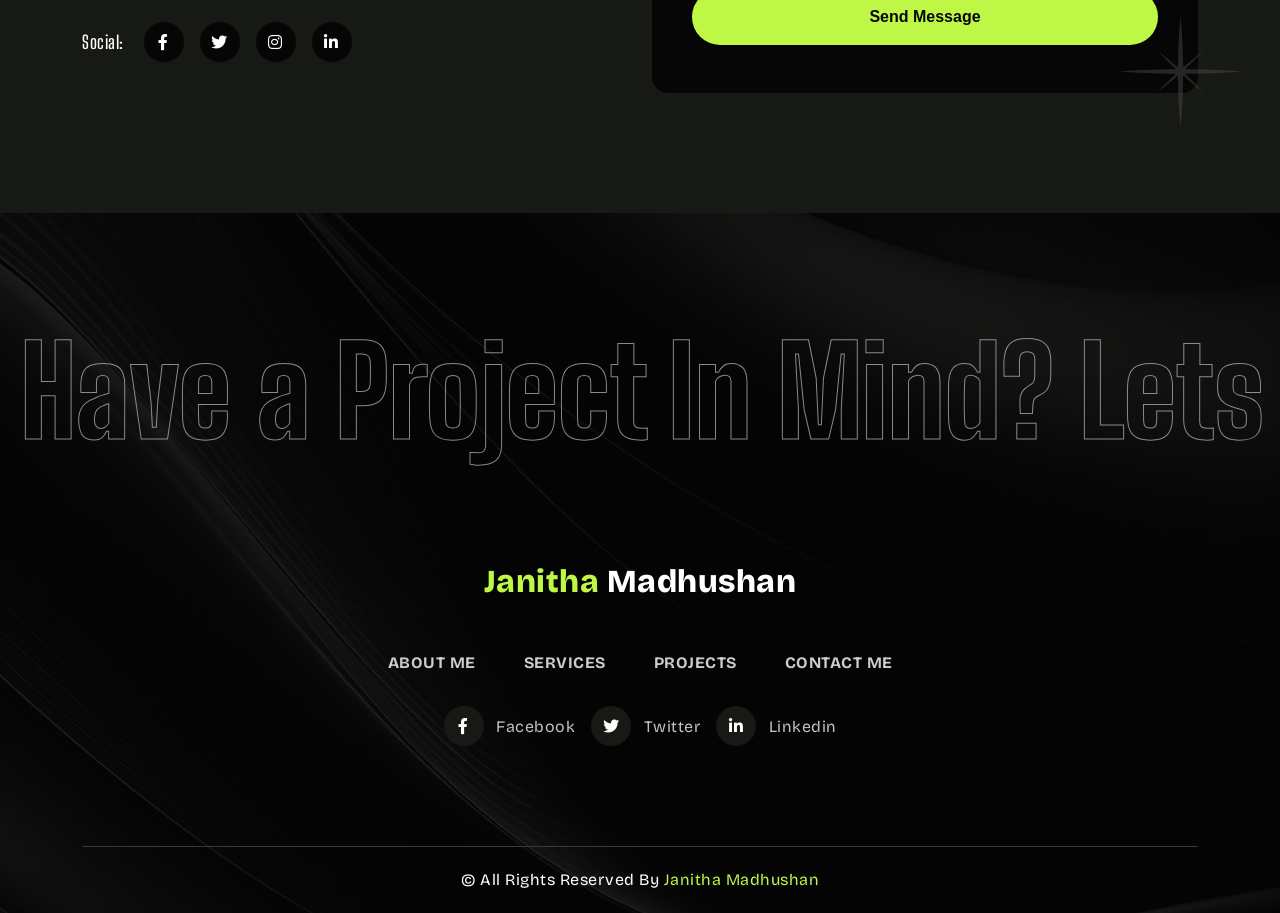
==== commit e6bcc074: "Update index.html updated hero section ( removed the  arrow)" ====
--- a/index.html
+++ b/index.html
@@ -235,9 +235,9 @@
         <div class="arrow-shape float-bob-y">
             <img src="assets/img/hero/angle-arrow.png" alt="img">
         </div>
-         <div class="arrow-up">
+         <!--<div class="arrow-up">
             <img src="assets/img/hero/arrow.png" alt="img">
-        </div>
+        </div>-->
         <div class="hero-info">
             <a href="#">Linked in</a>
         
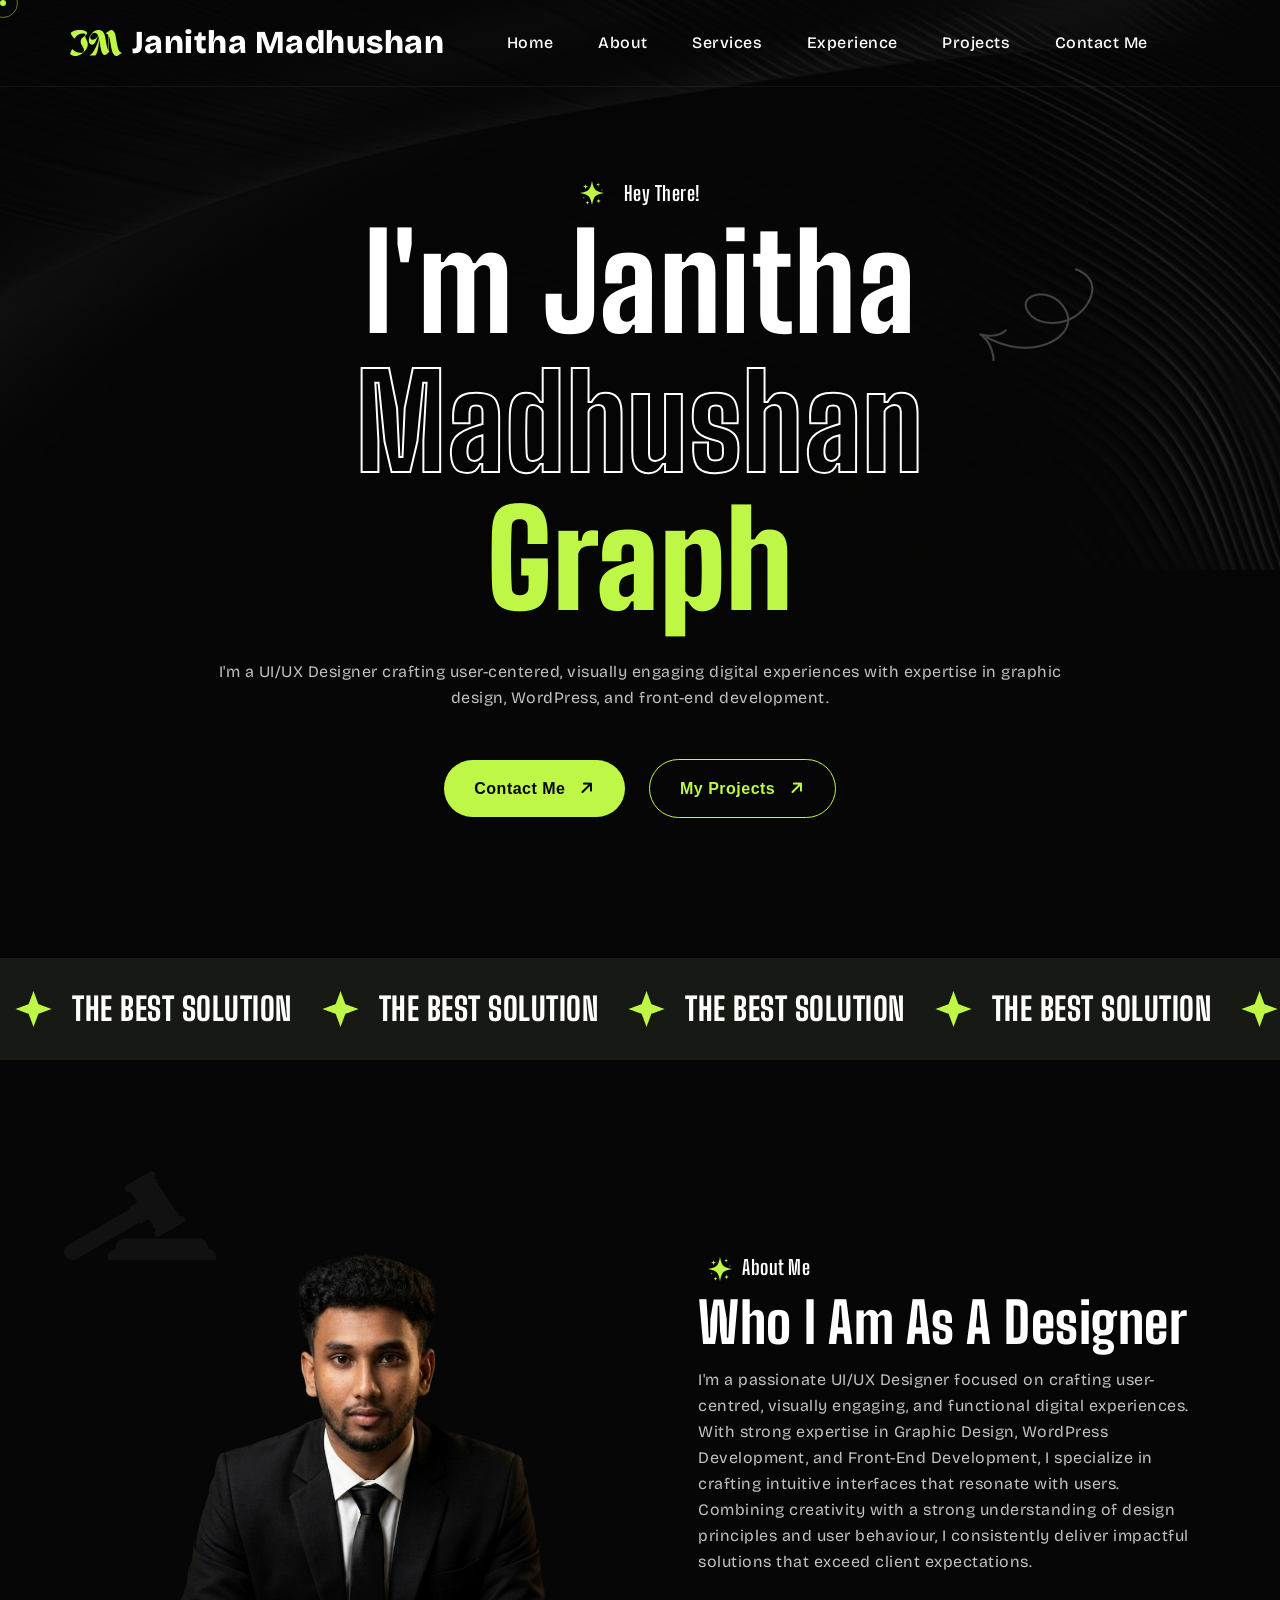
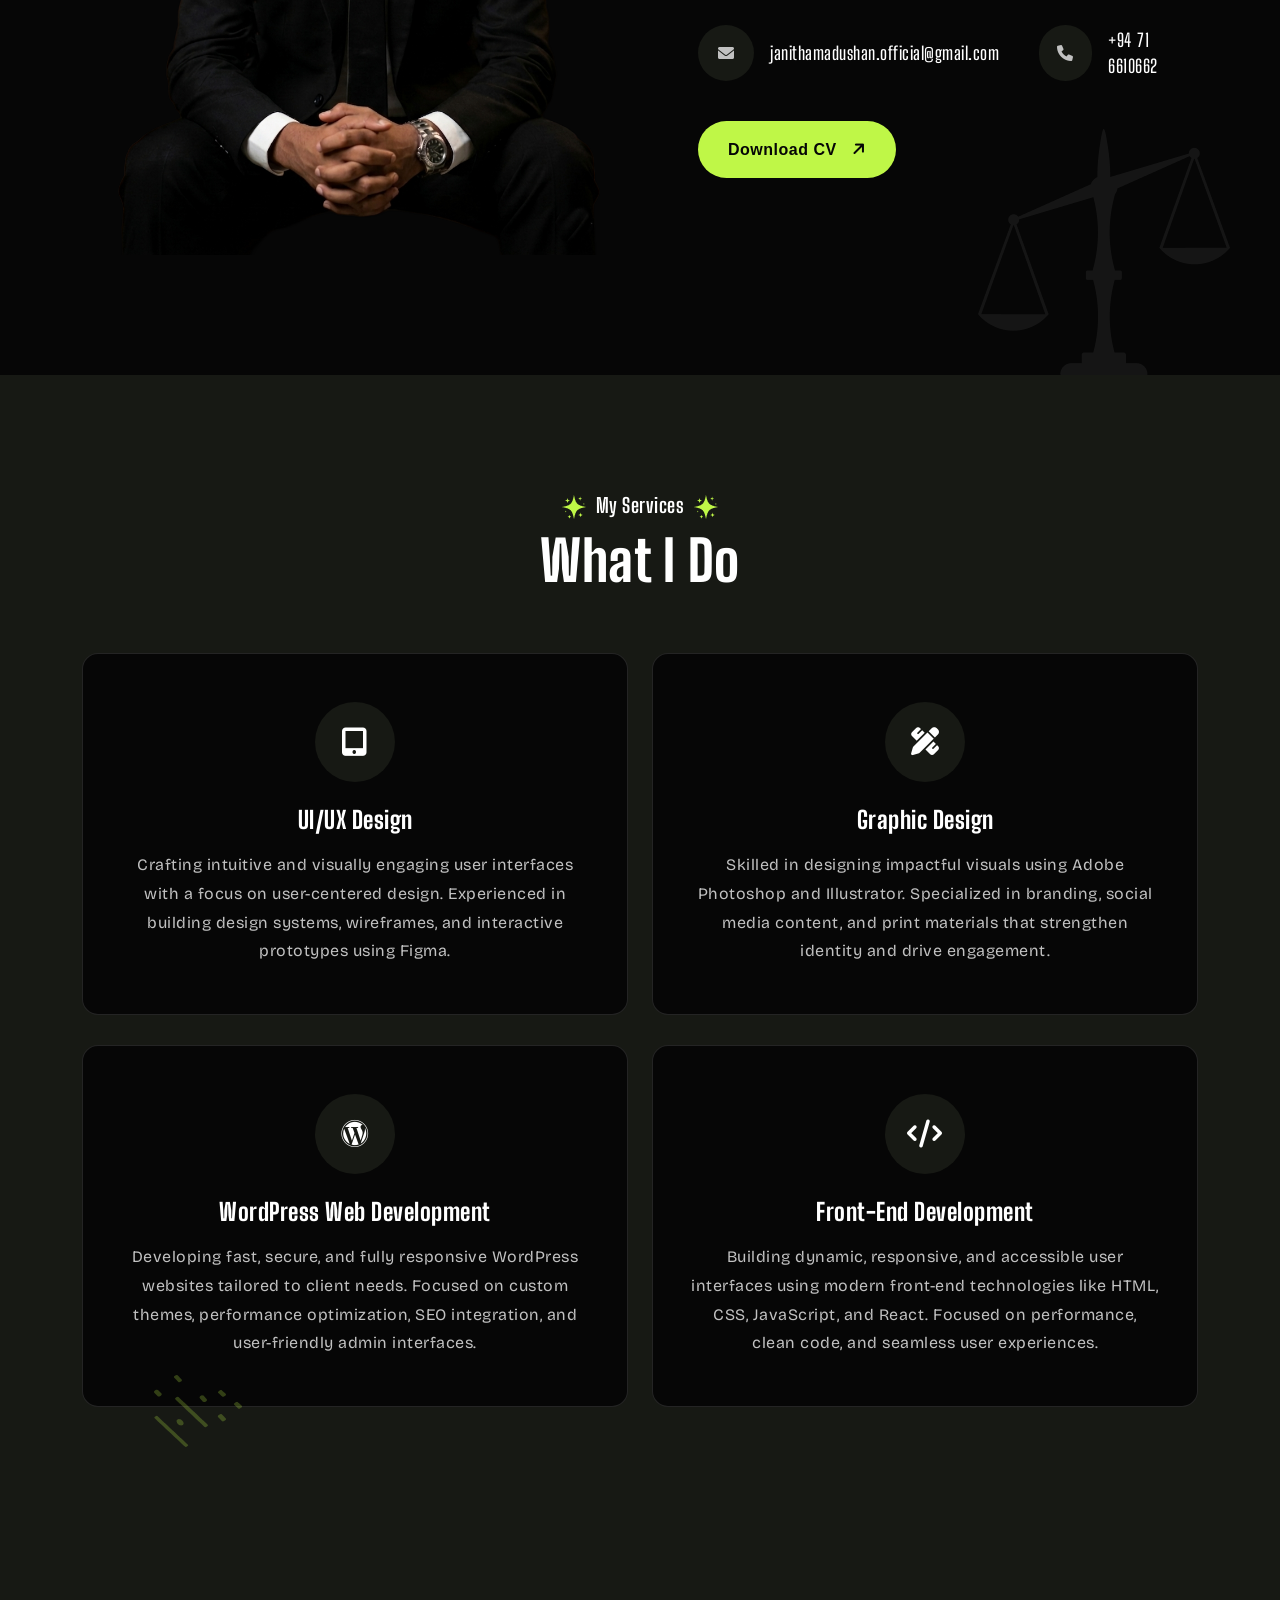
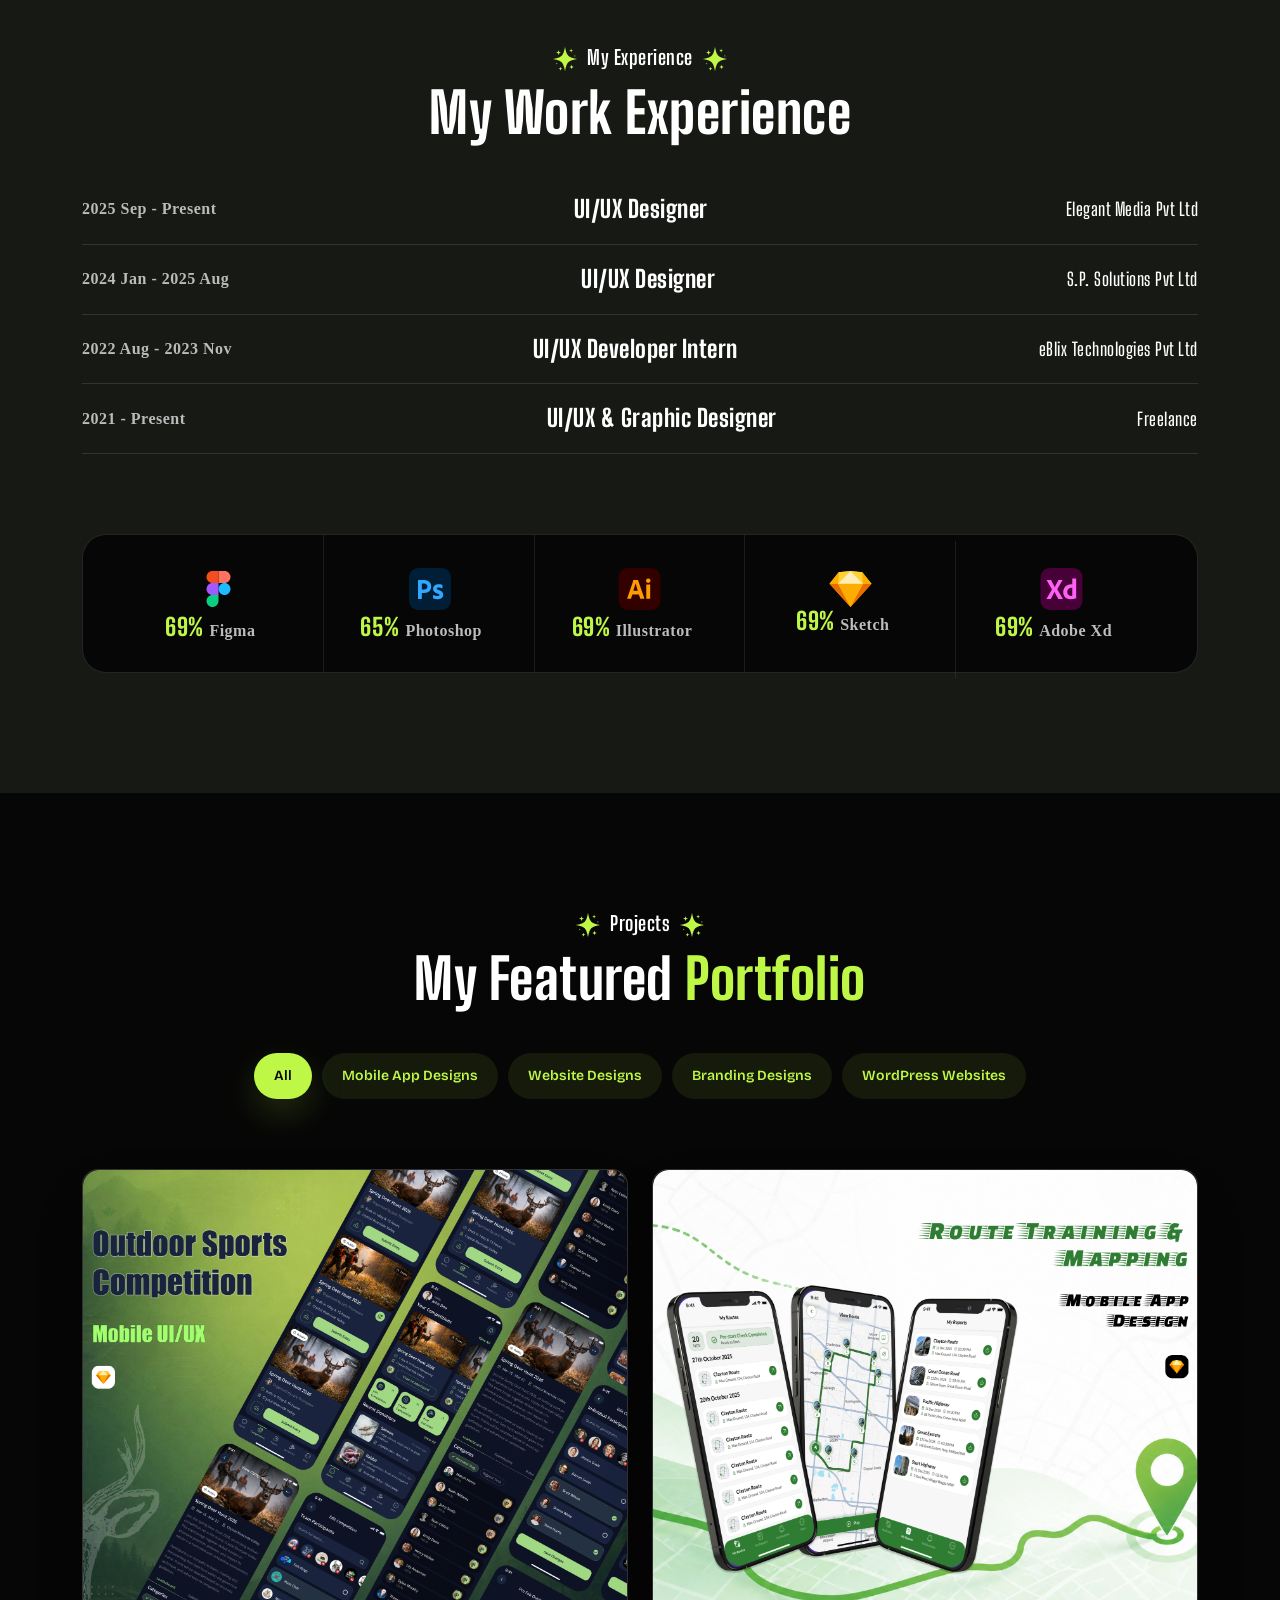
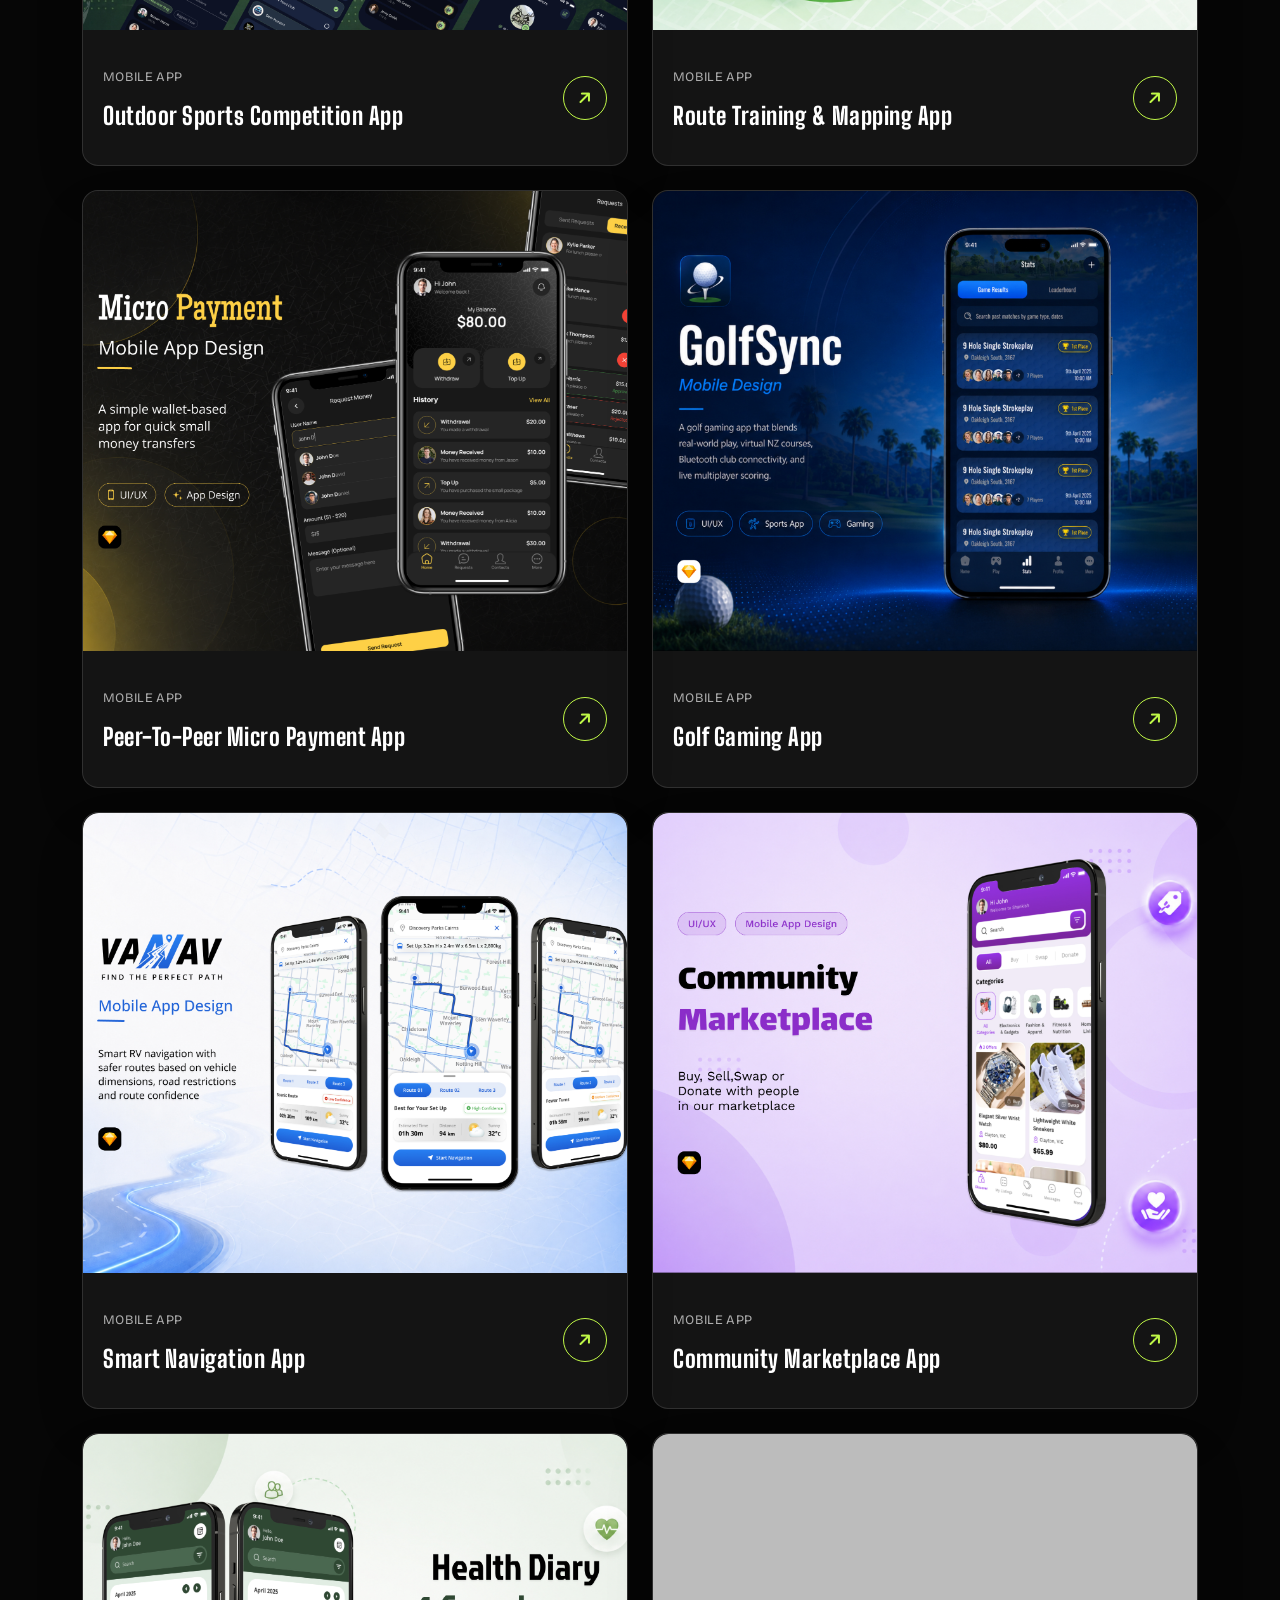
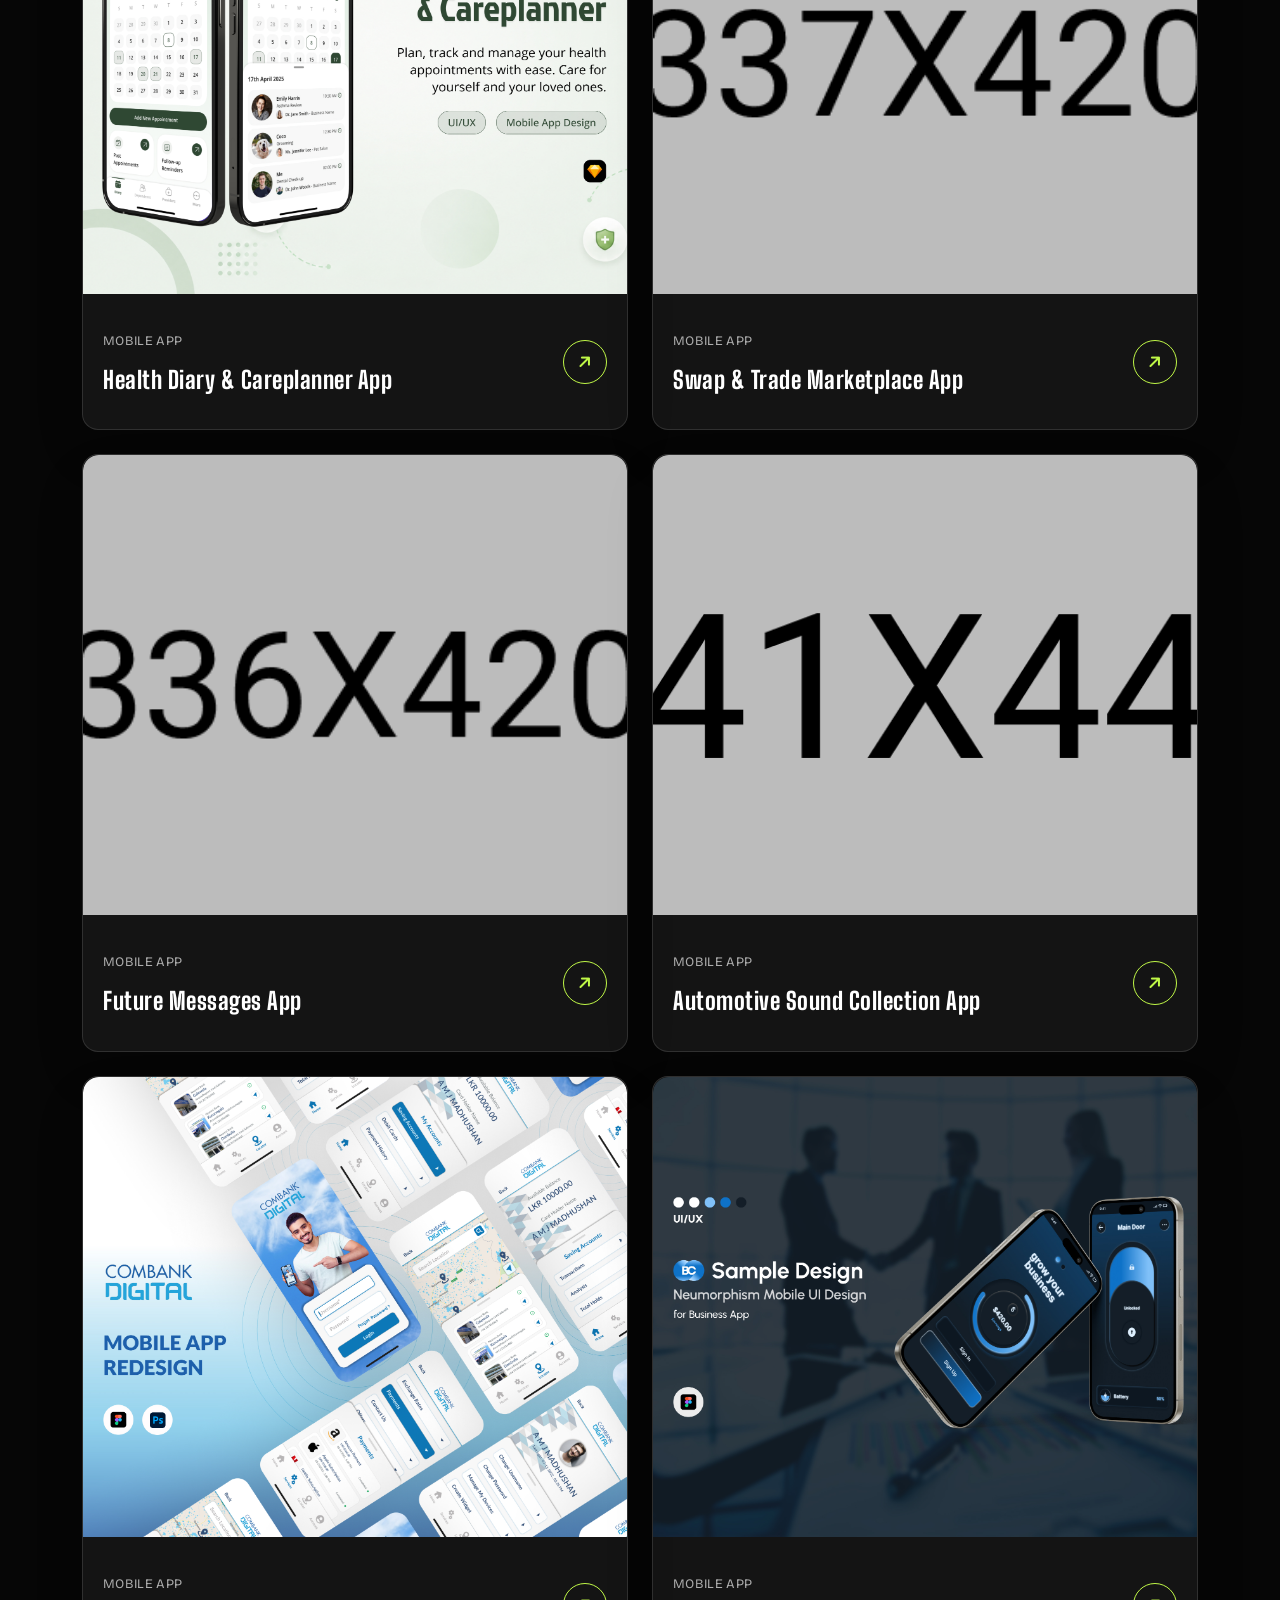
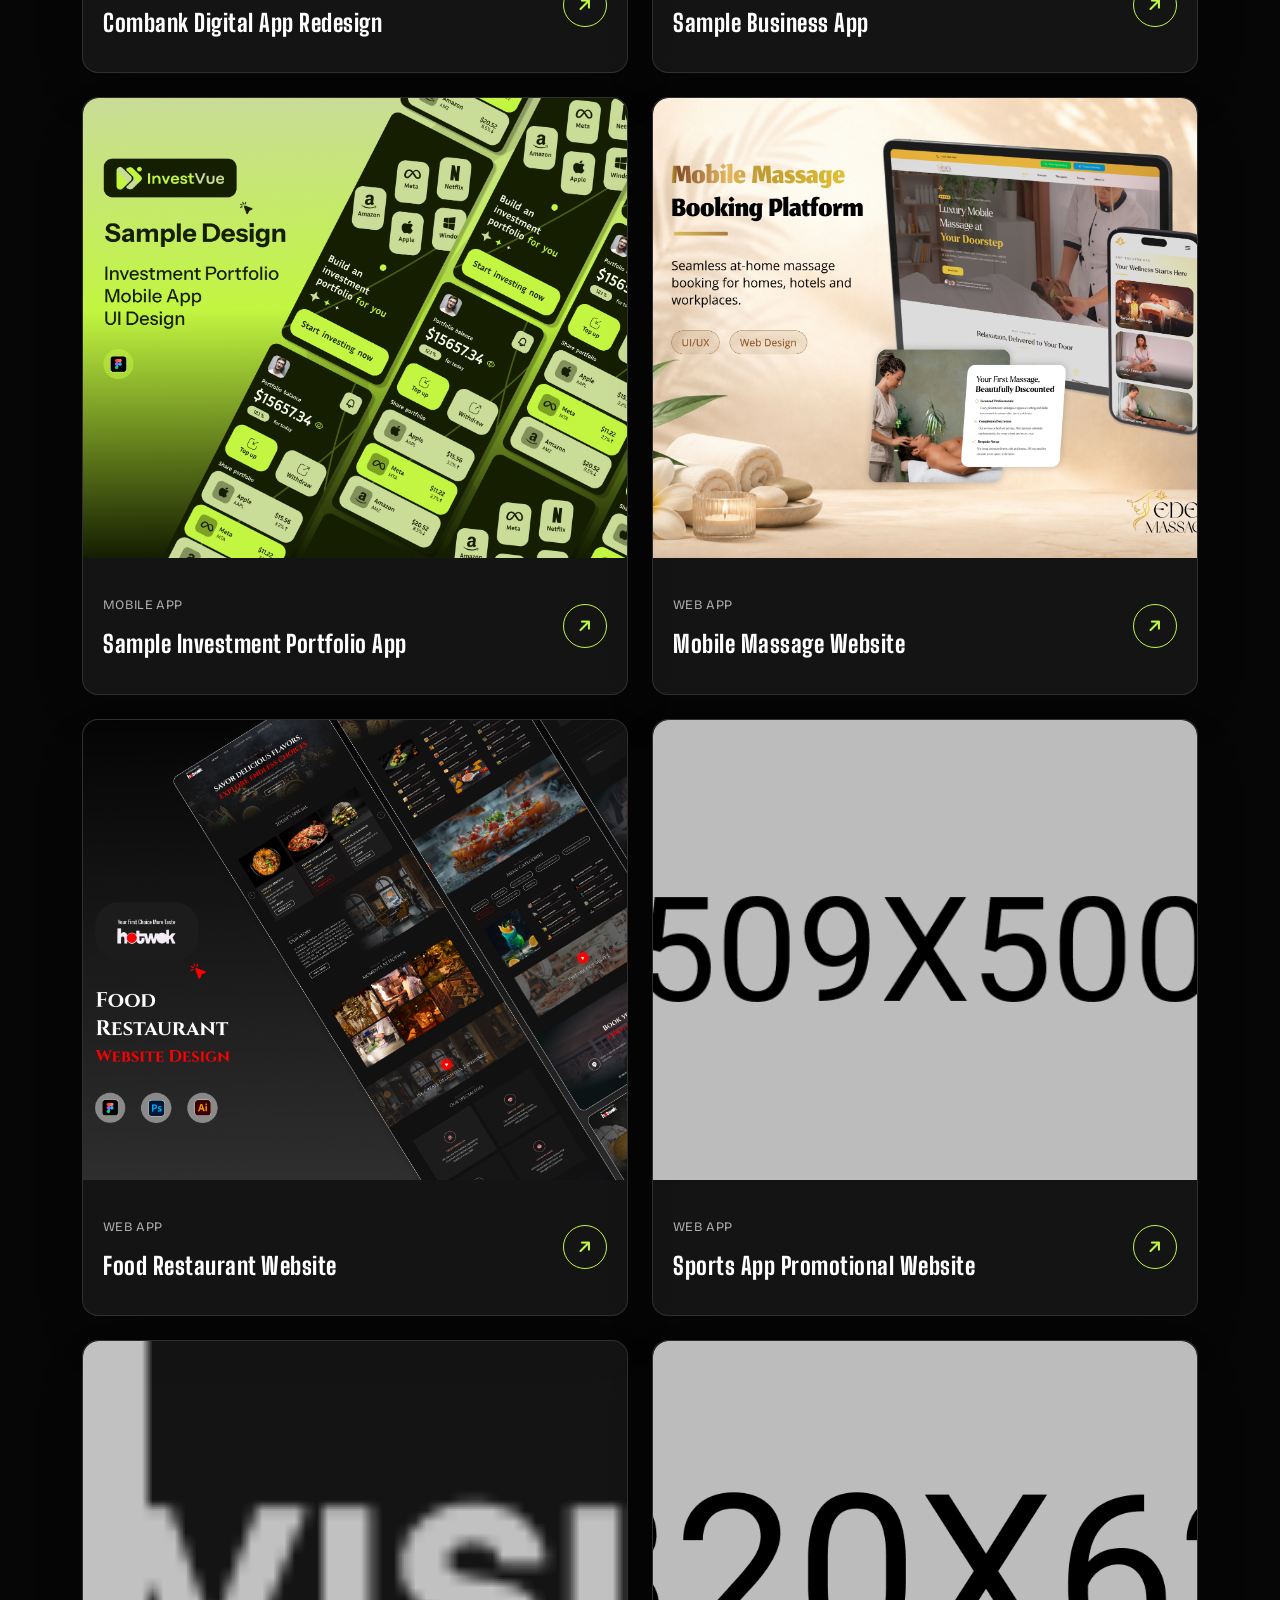
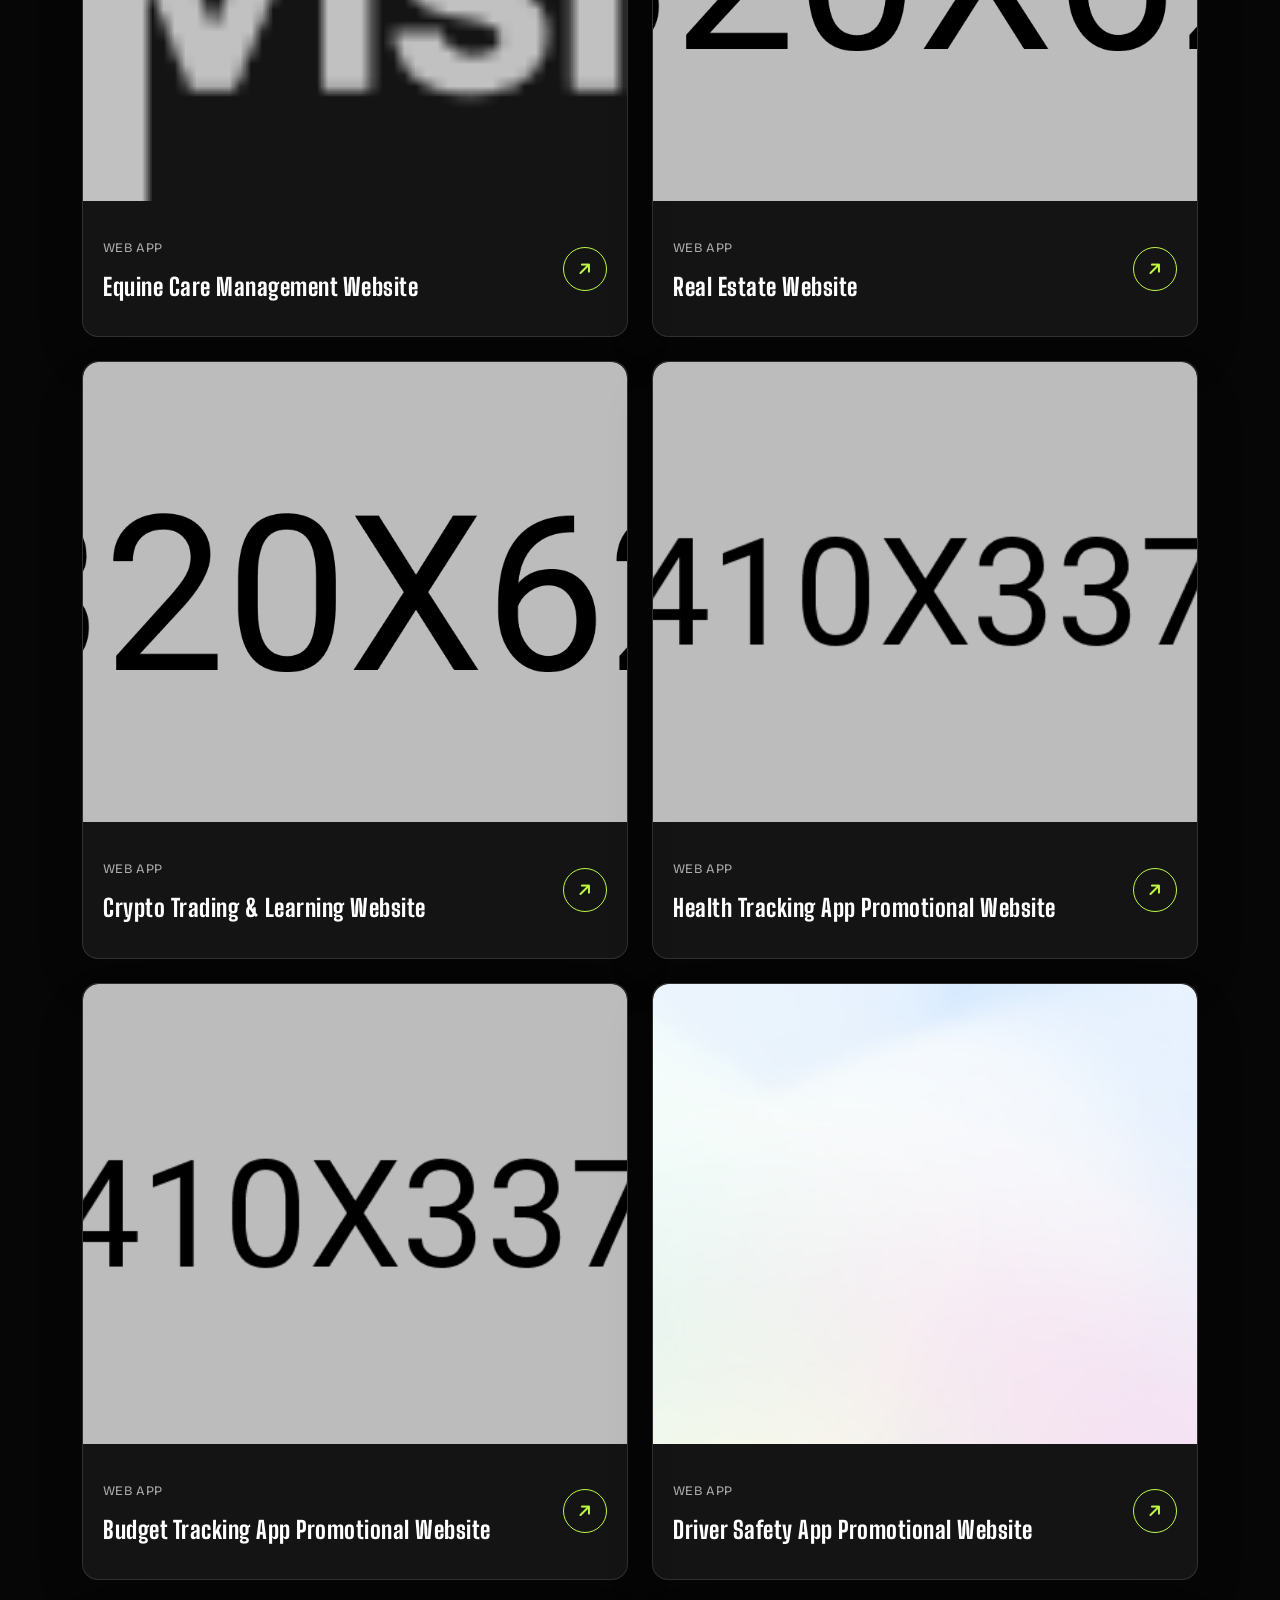
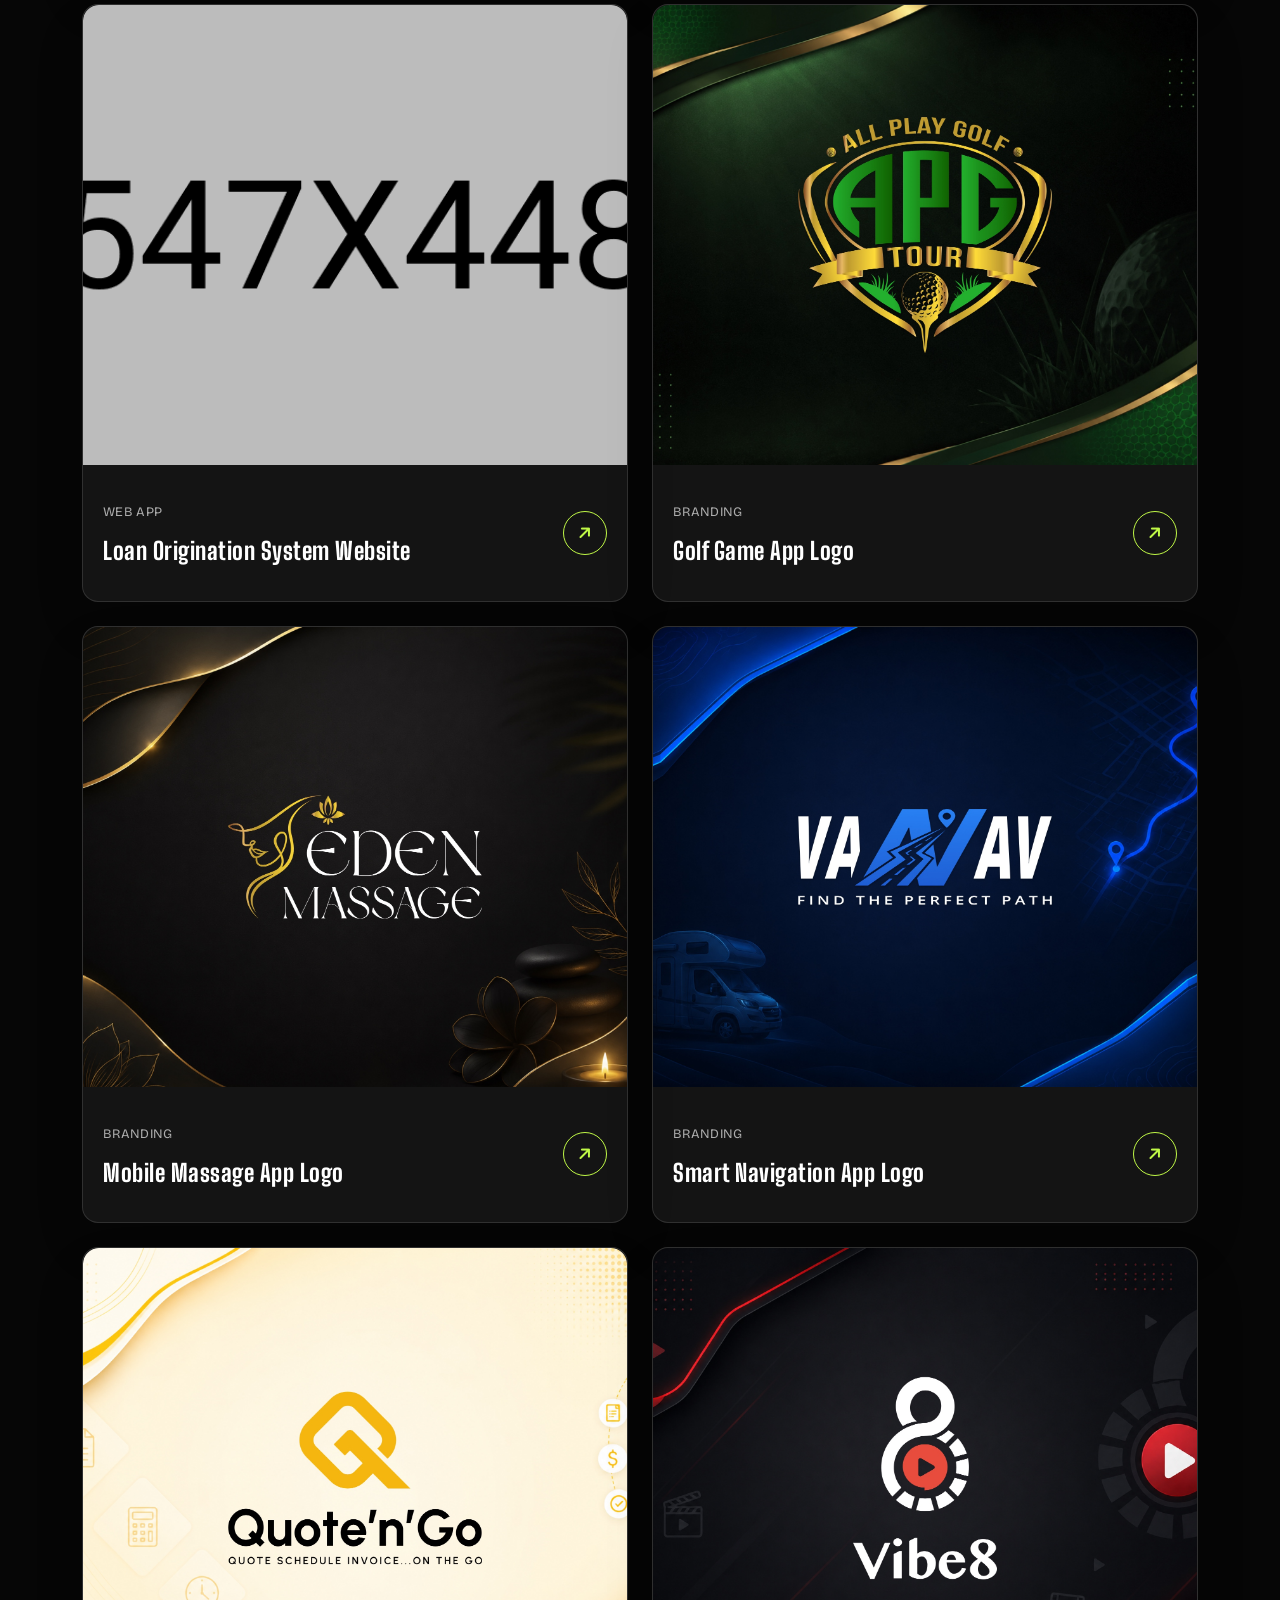
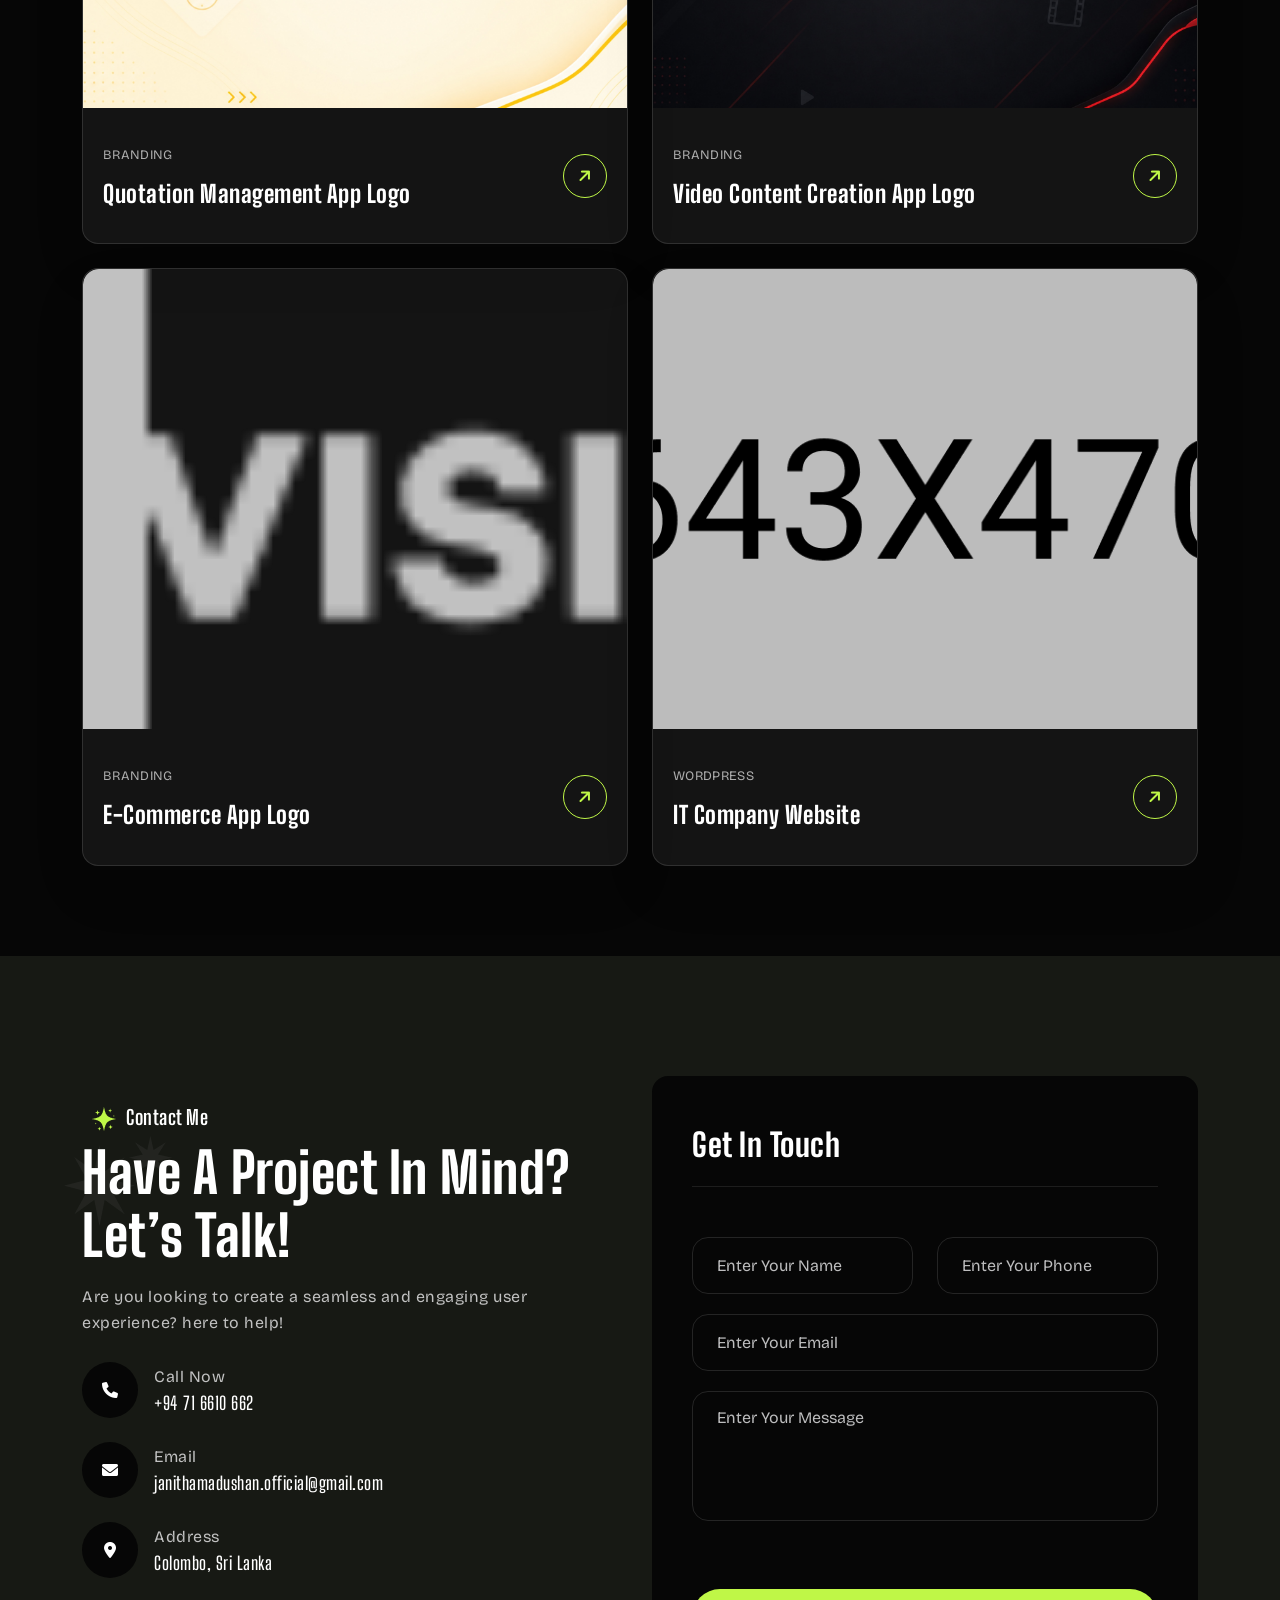
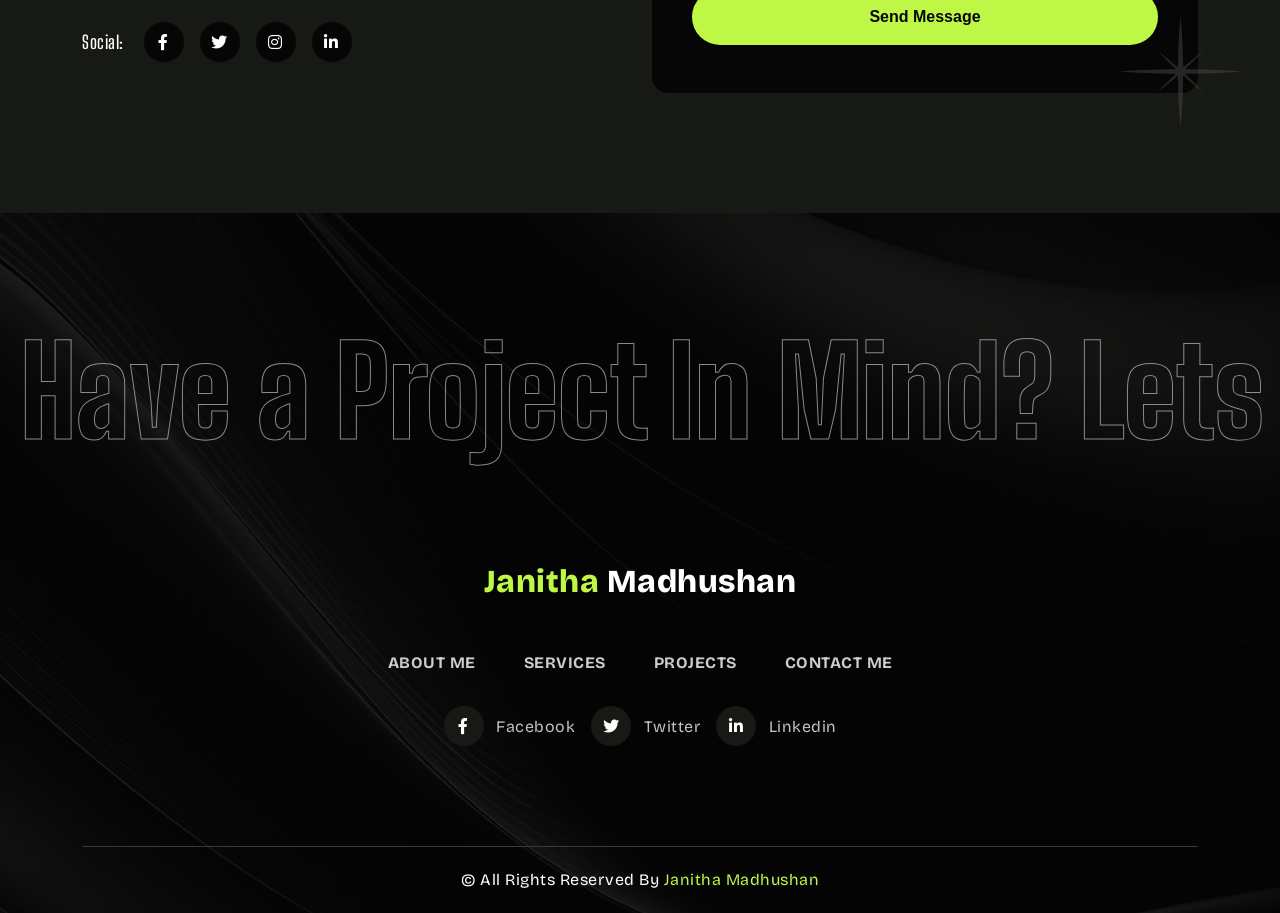
==== commit a7e36ab0: "Update index.html updated project images" ====
--- a/index.html
+++ b/index.html
@@ -855,7 +855,7 @@
                     <div class="col-lg-6 col-md-6 project-item-col">
                         <div class="project-items-2 wow fadeInUp" data-wow-delay=".3s" data-category="website-designs">
                             <div class="image">
-                                <img src="assets/img/project/2.jpg" alt="img">
+                                <img src="assets/img/project/Web01.jpg" alt="img">
                             </div>
                             <div class="content">
                                 <div class="text">
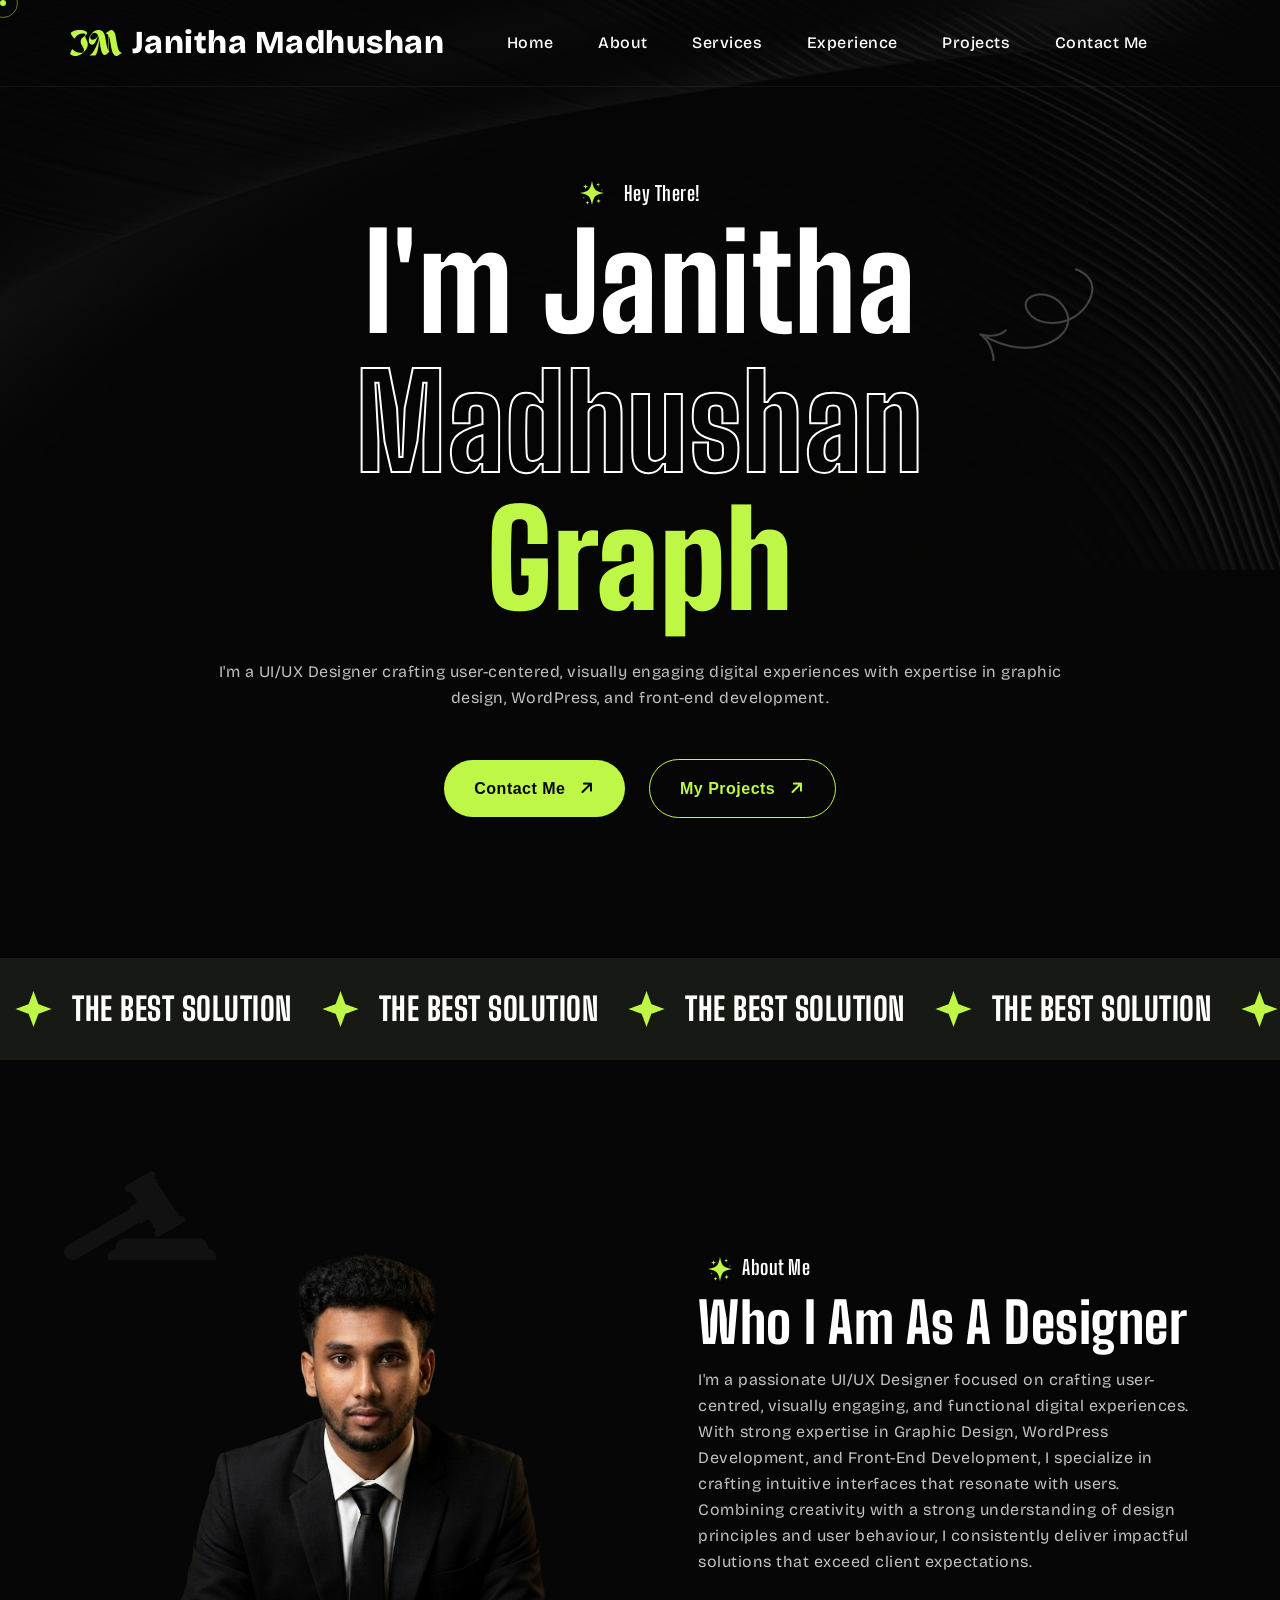
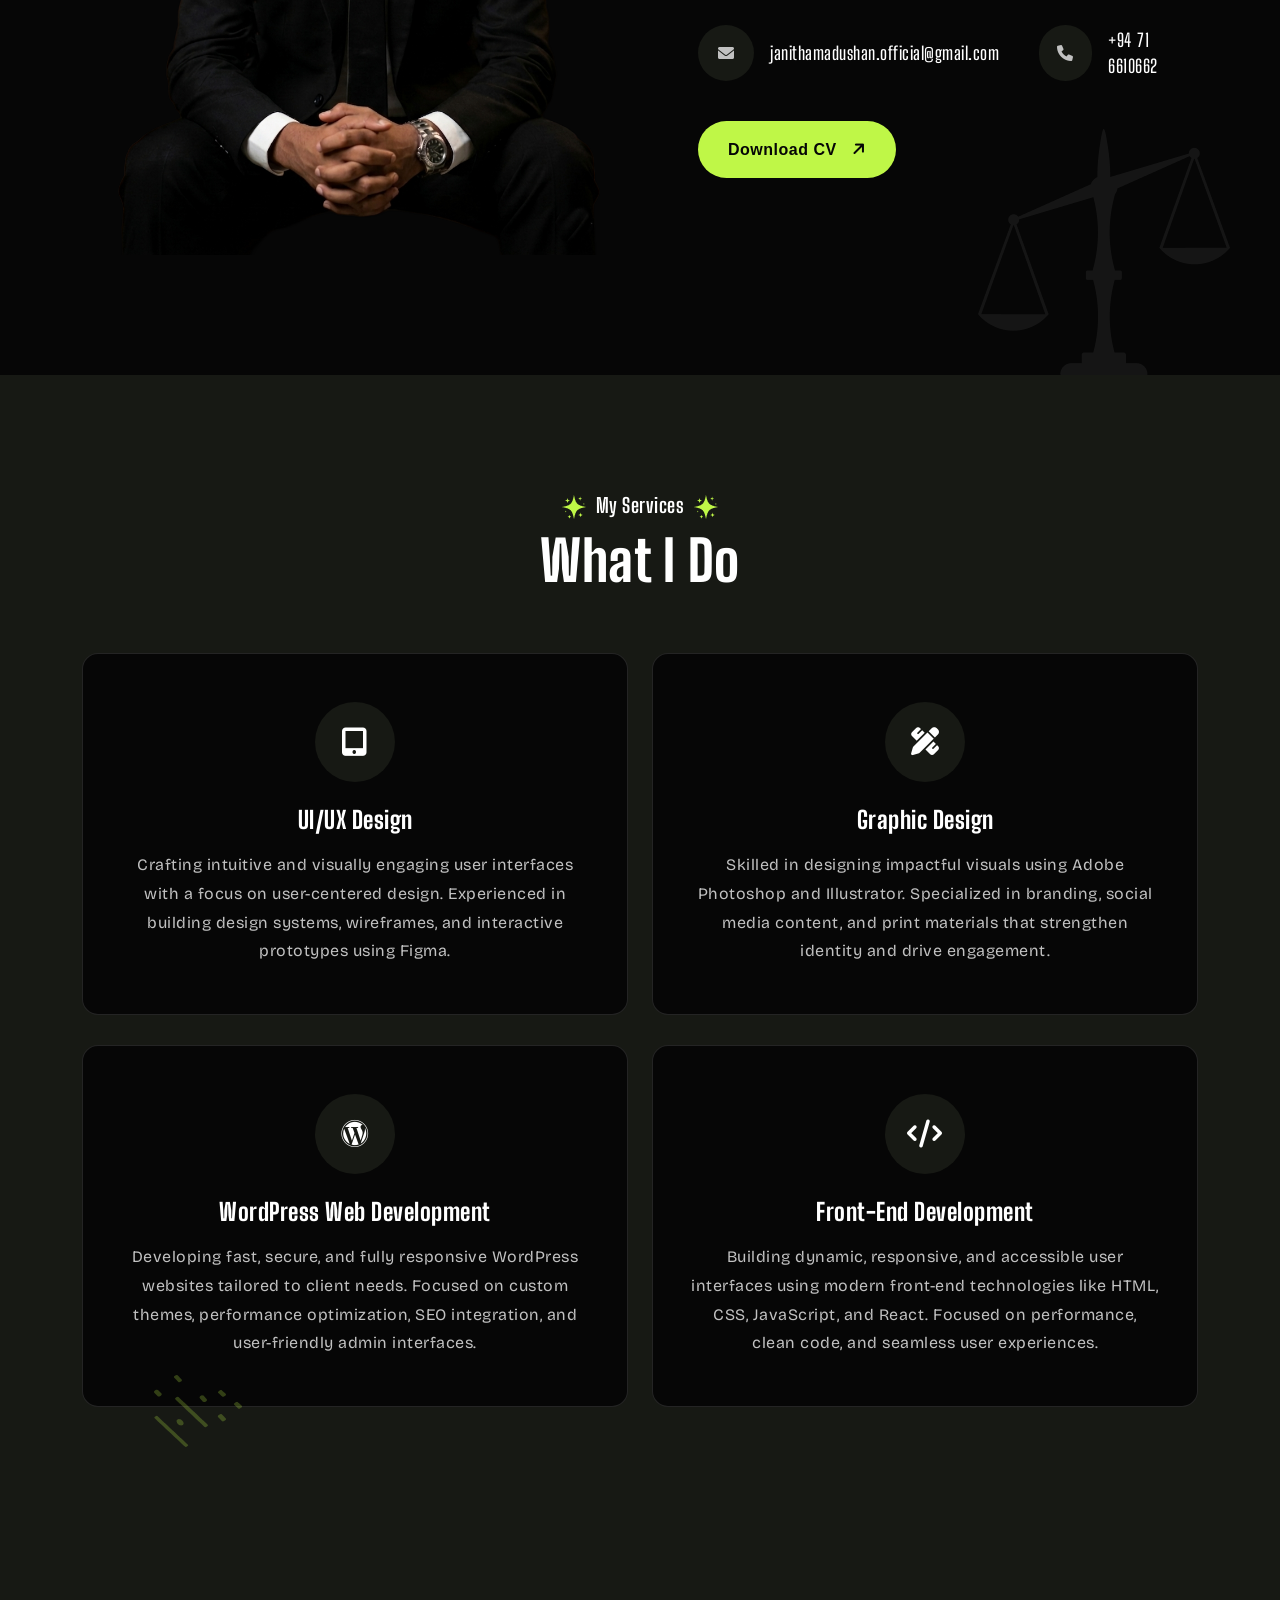
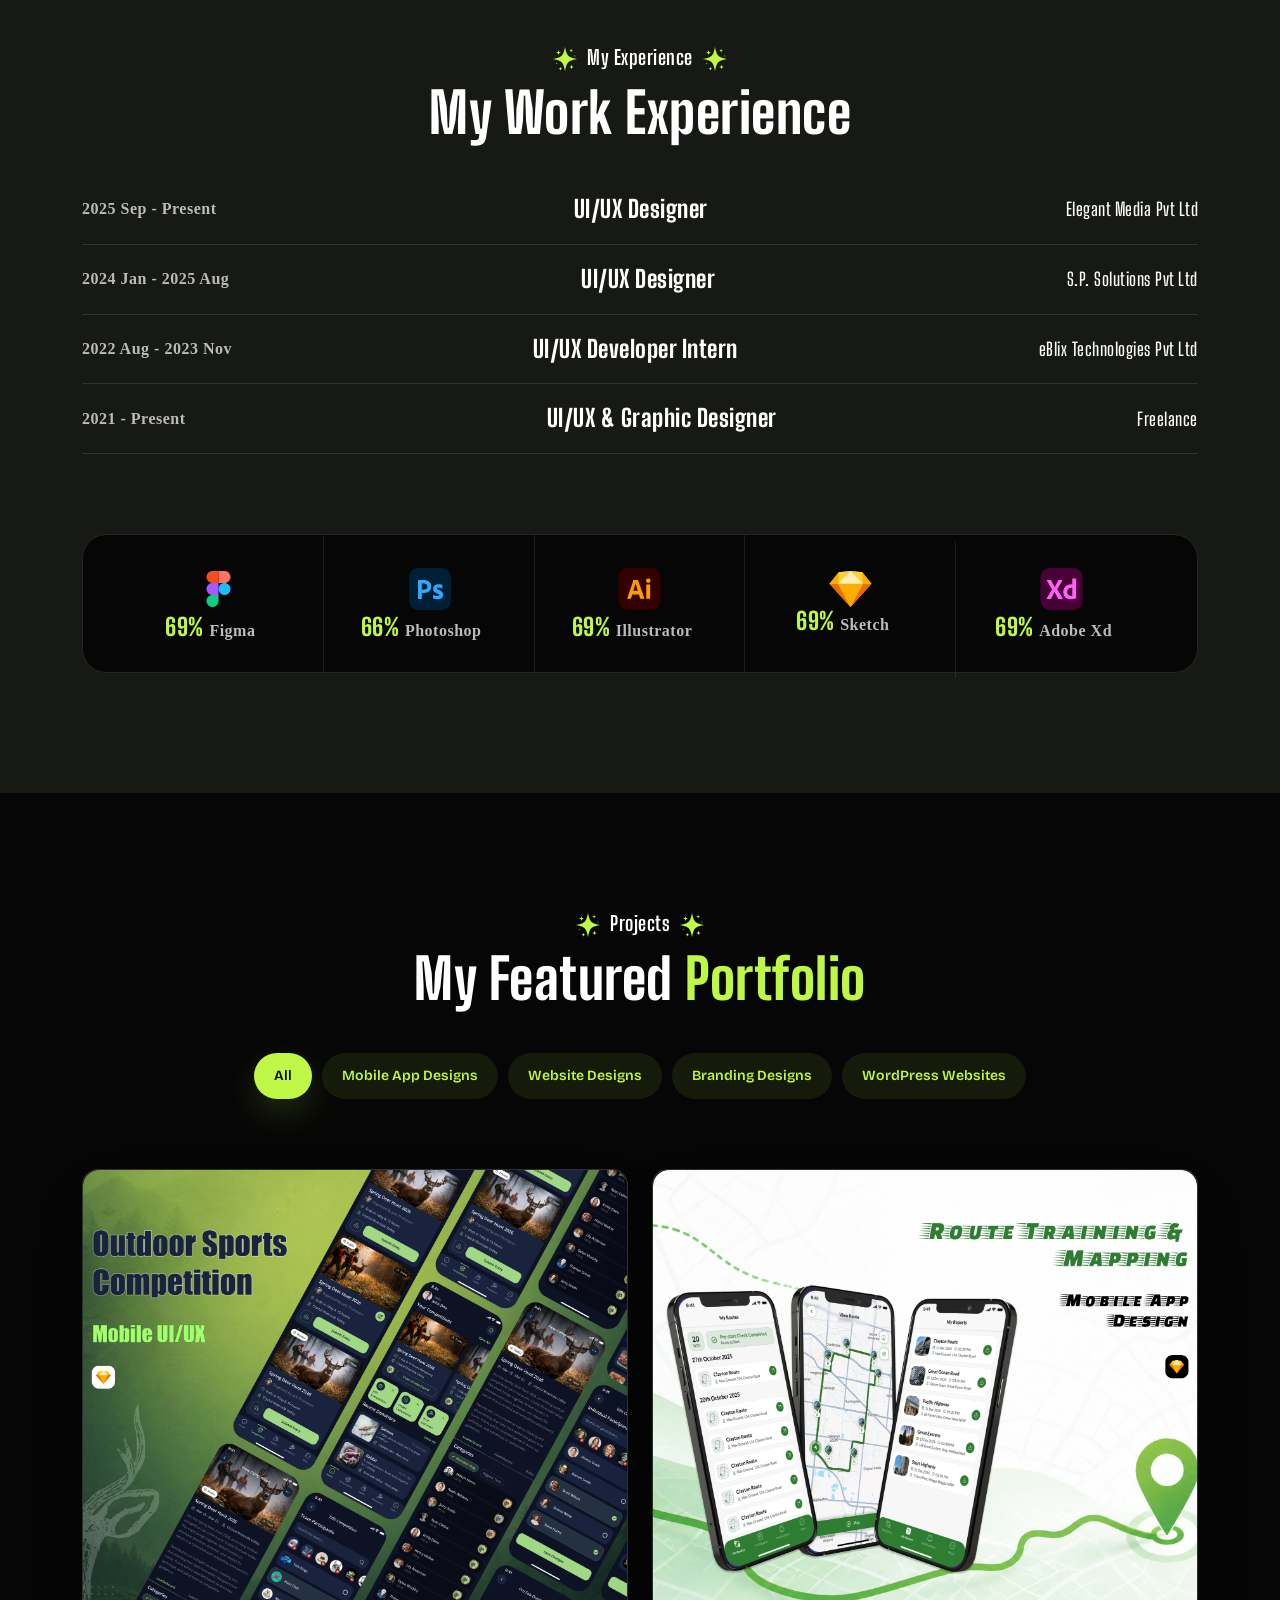
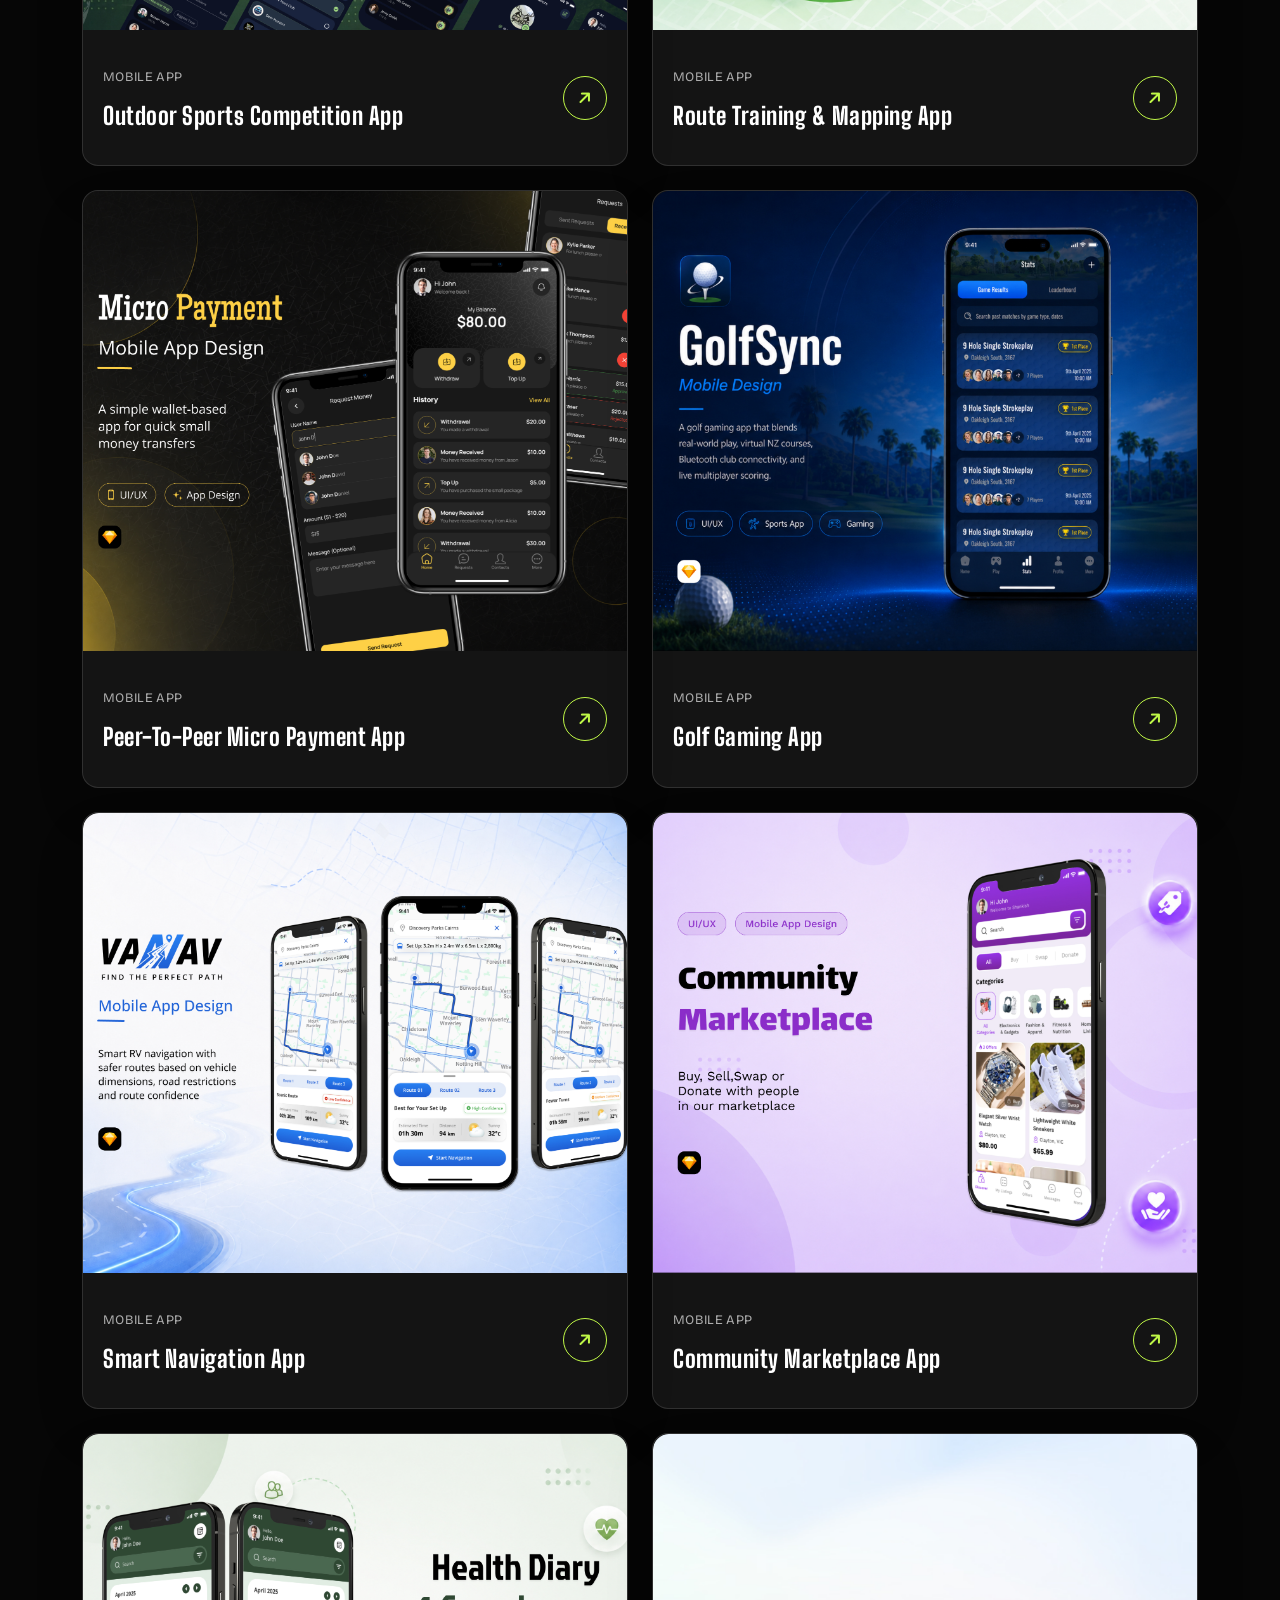
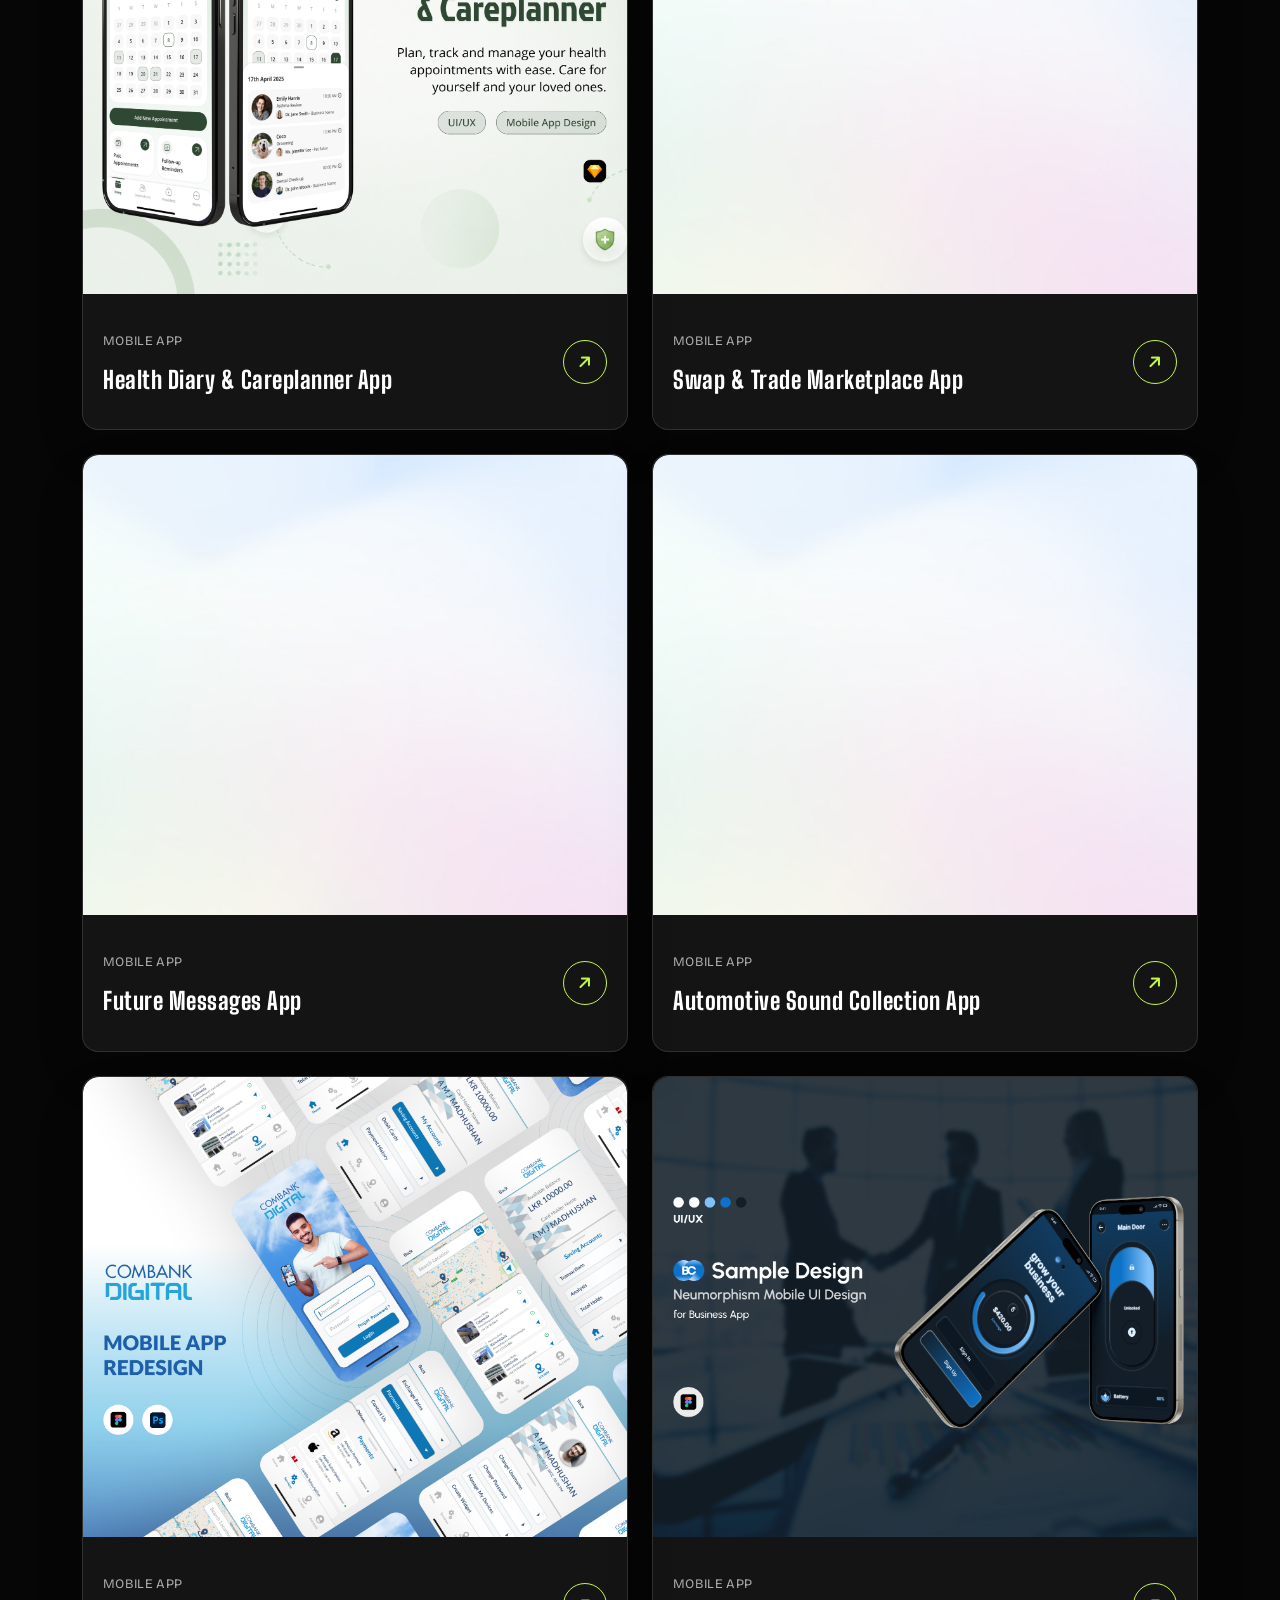
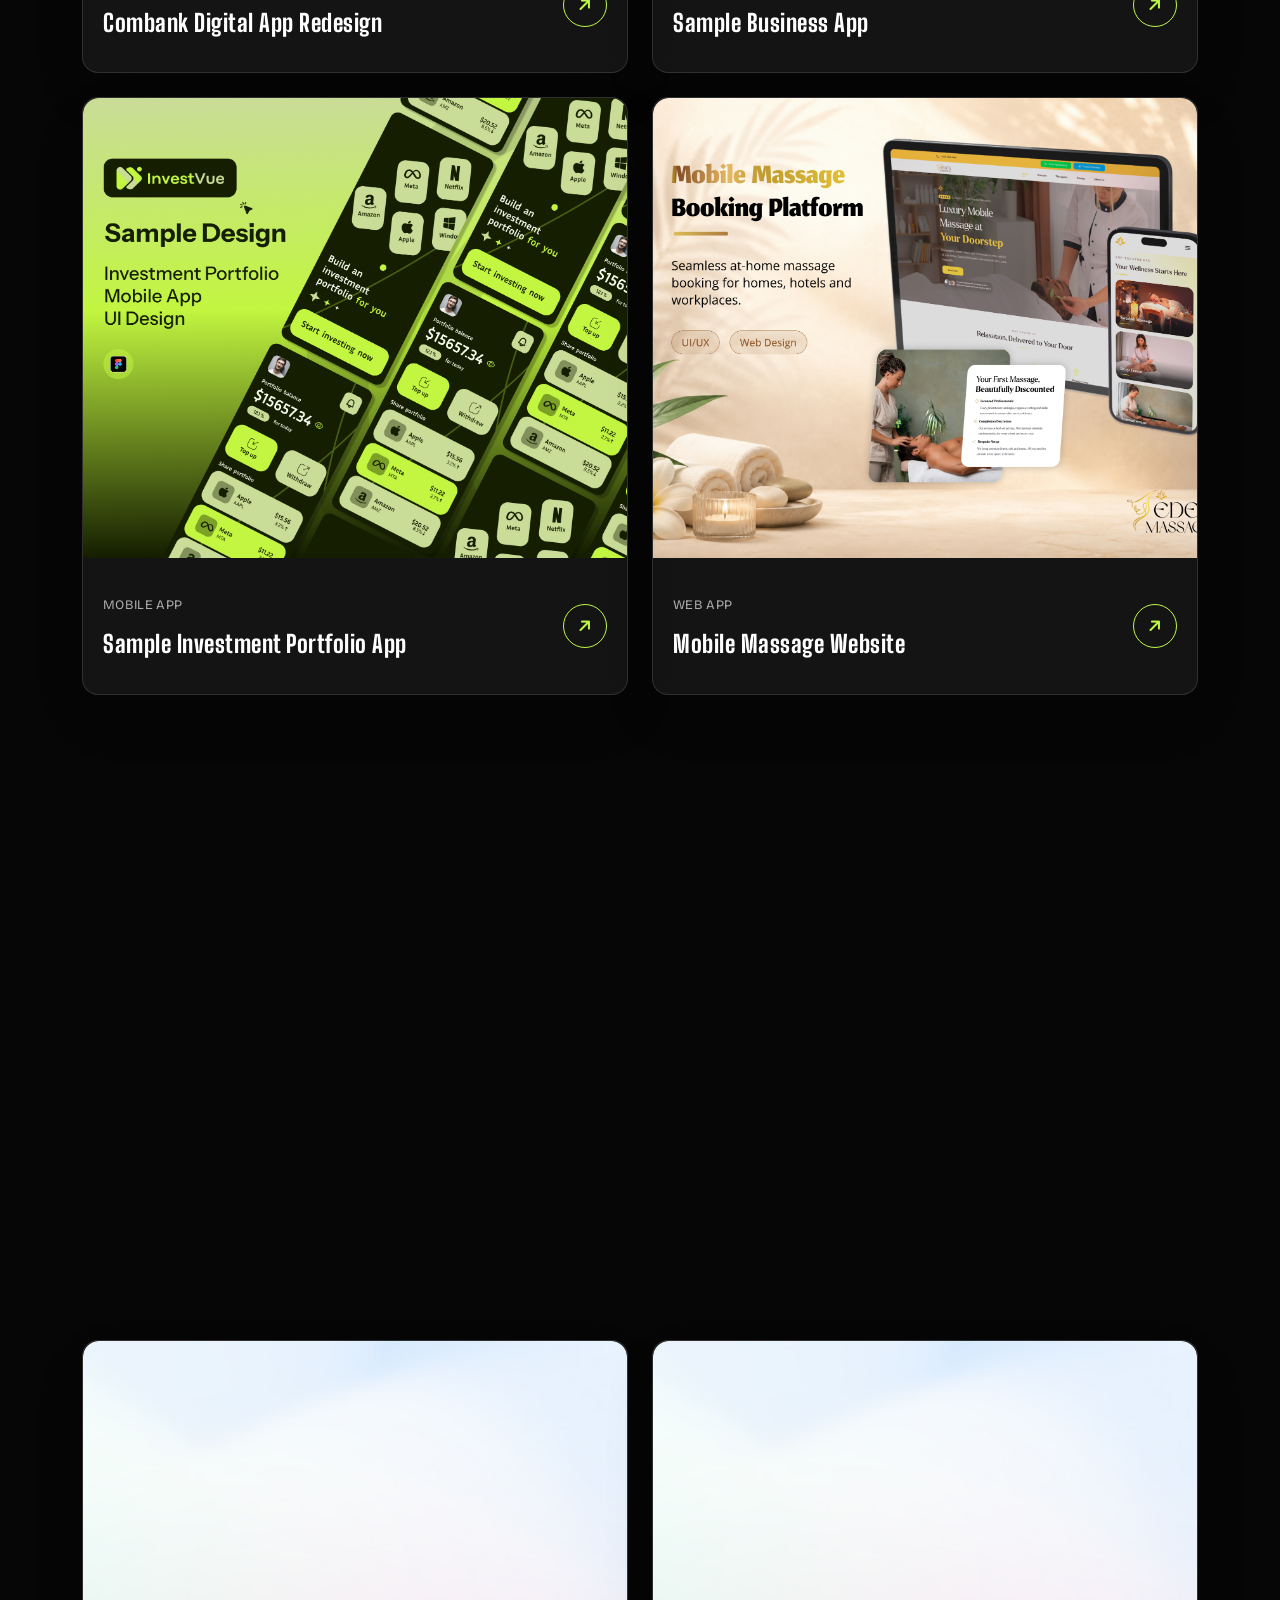
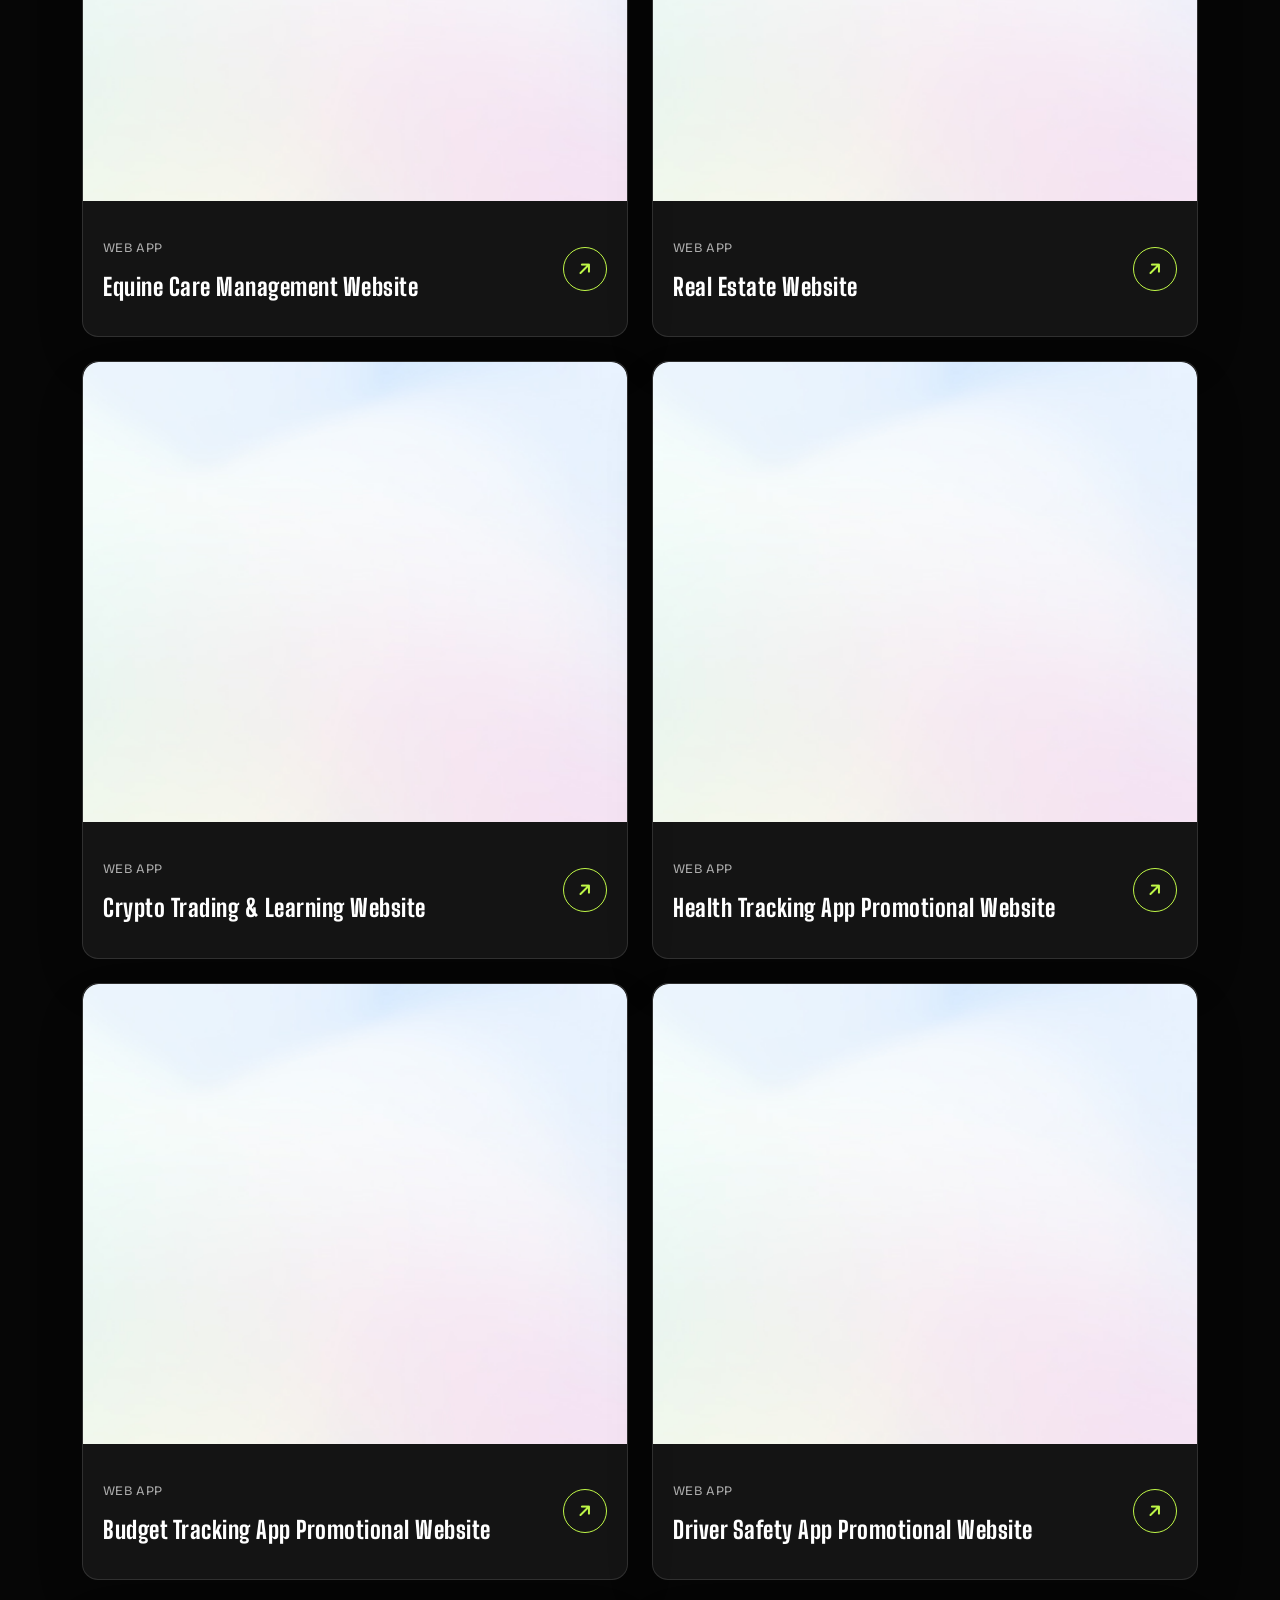
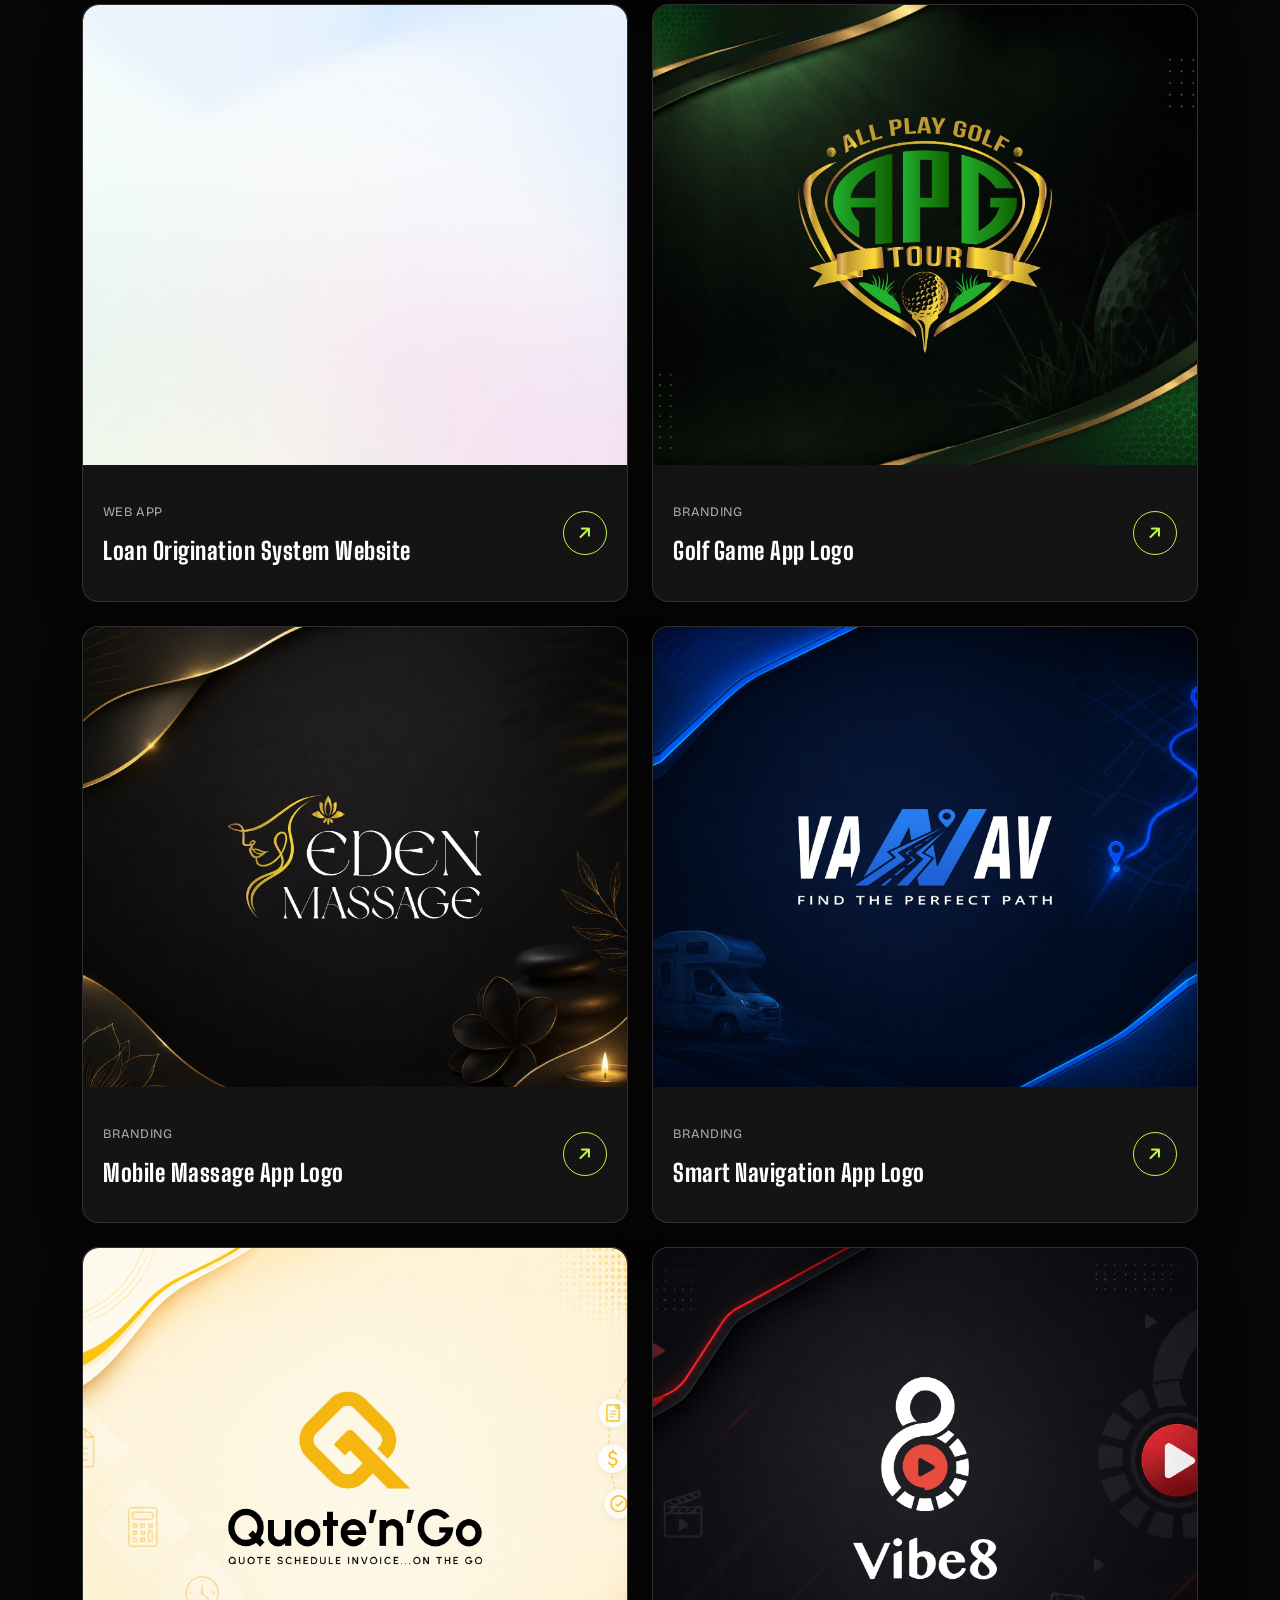
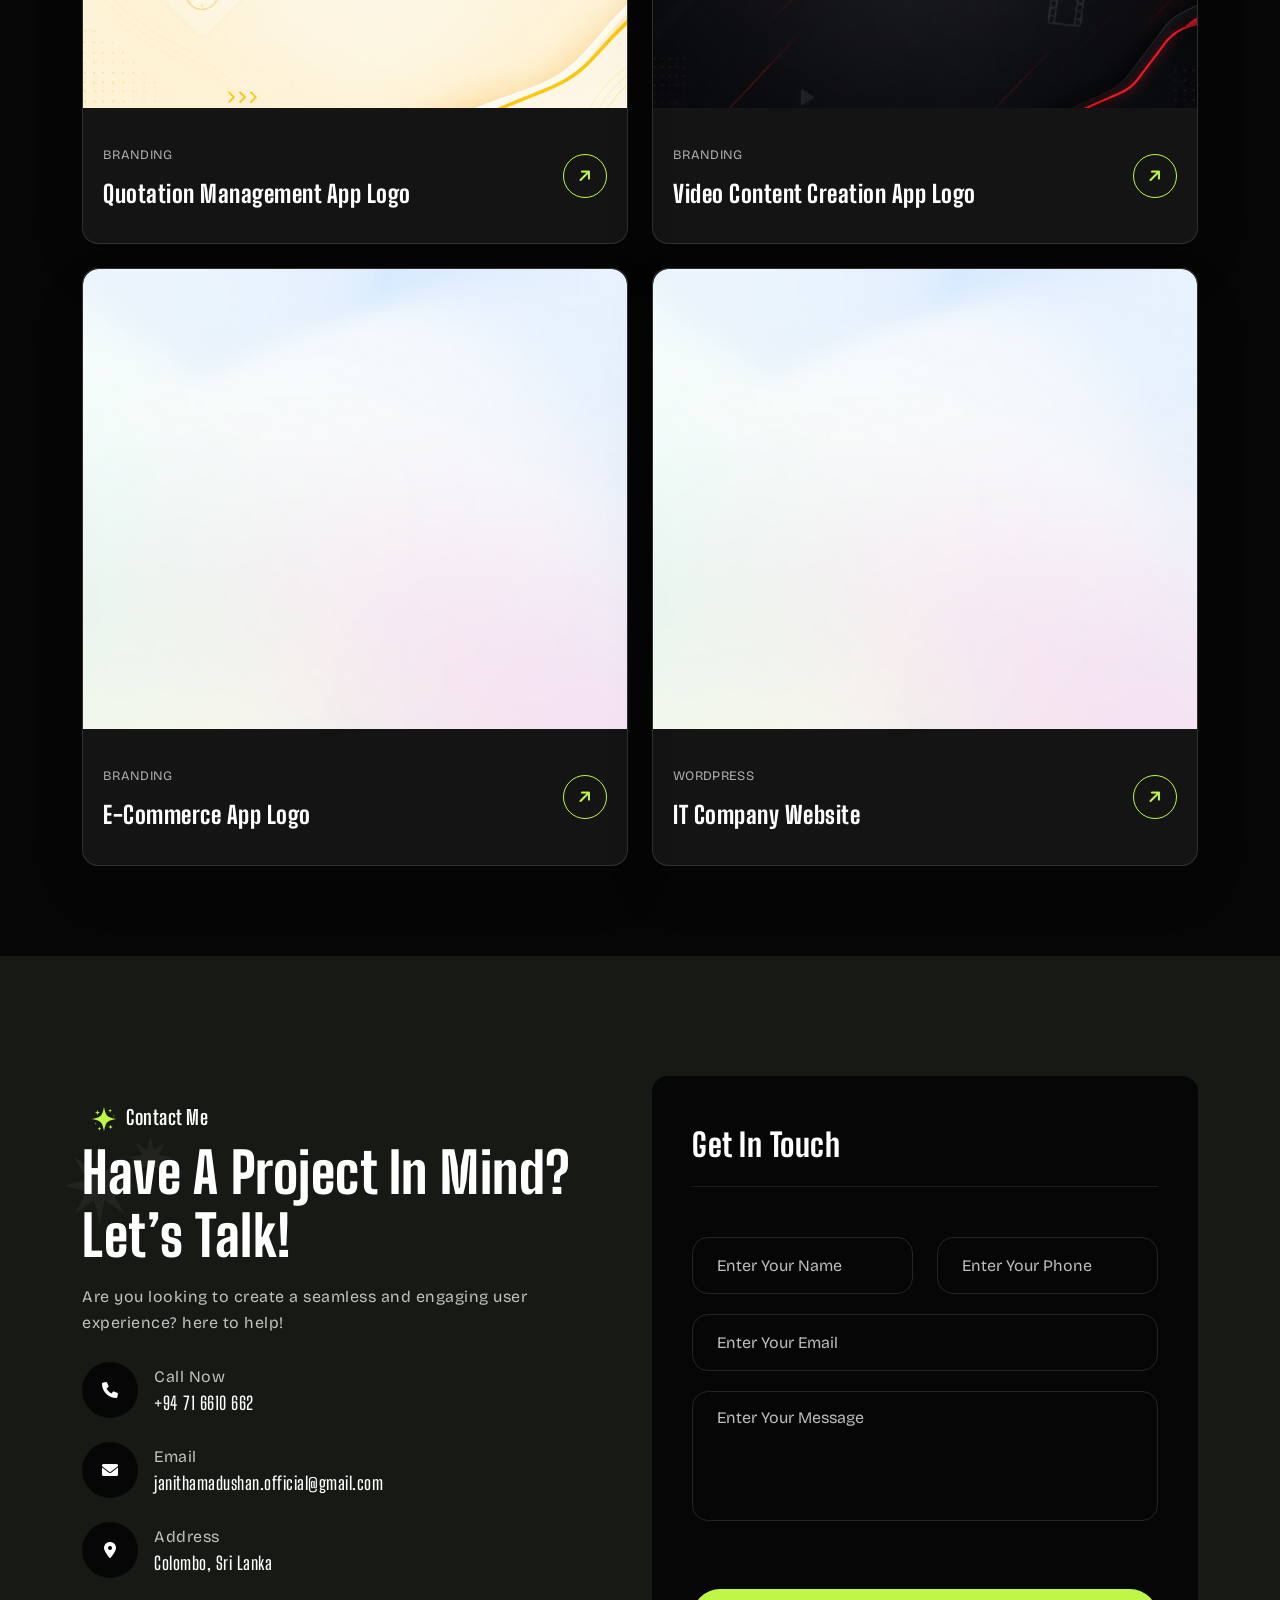
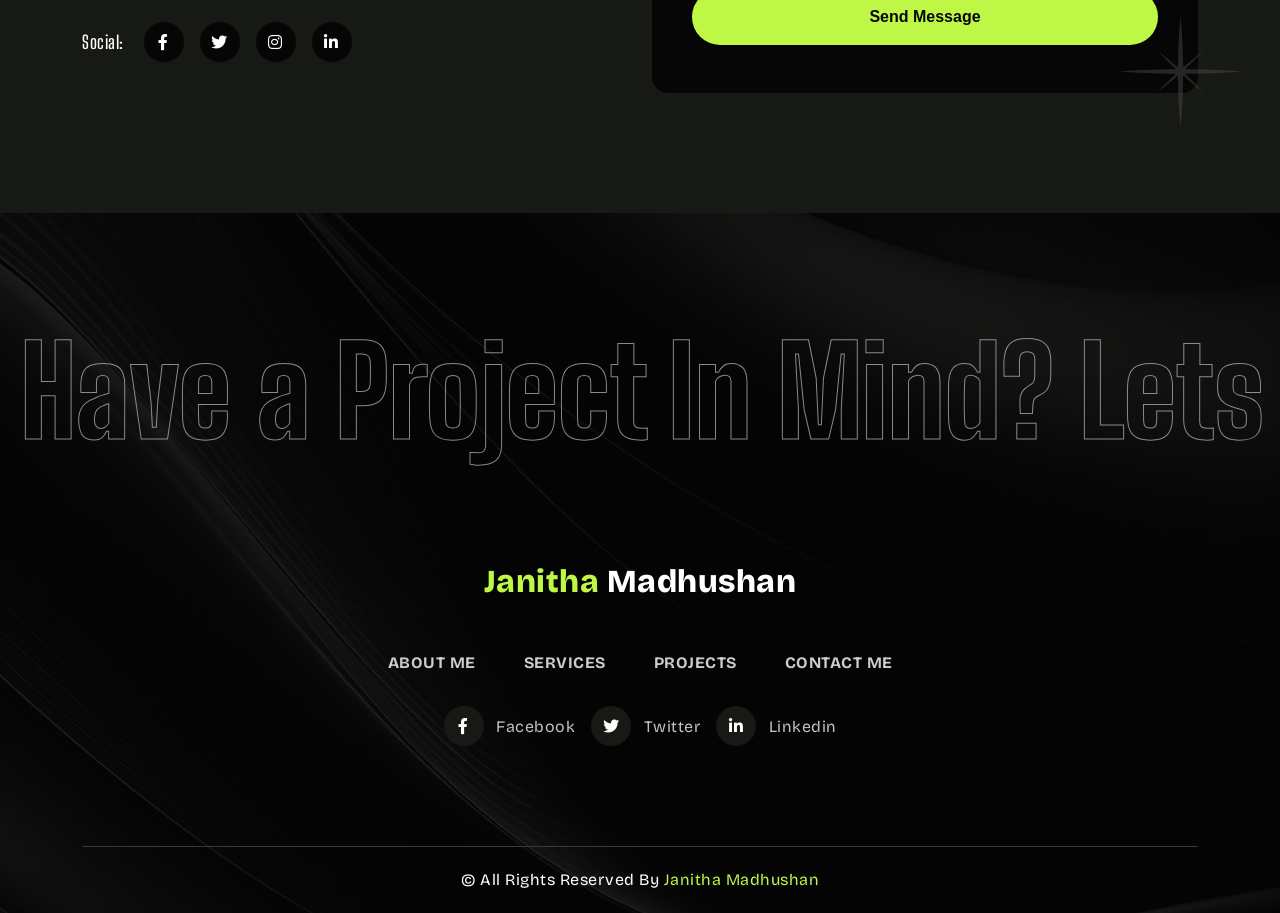
==== commit 9e9b9ddb: "Update index.html updated images" ====
--- a/index.html
+++ b/index.html
@@ -675,7 +675,7 @@
                     <div class="col-lg-6 col-md-6 project-item-col">
                         <div class="project-items-2 wow fadeInUp" data-wow-delay=".3s" data-category="mobile-app-designs">
                             <div class="image">
-                                <img src="assets/img/project/10.jpg" alt="img">
+                                <img src="assets/img/project/24.jpg" alt="img">
                             </div>
                             <div class="content">
                                 <div class="text">
@@ -693,7 +693,7 @@
                     <div class="col-lg-6 col-md-6 project-item-col">
                         <div class="project-items-2 wow fadeInUp" data-wow-delay=".3s" data-category="mobile-app-designs">
                             <div class="image">
-                                <img src="assets/img/project/11.jpg" alt="img">
+                                <img src="assets/img/project/24.jpg" alt="img">
                             </div>
                             <div class="content">
                                 <div class="text">
@@ -711,7 +711,7 @@
                     <div class="col-lg-6 col-md-6 project-item-col">
                         <div class="project-items-2 wow fadeInUp" data-wow-delay=".3s" data-category="mobile-app-designs">
                             <div class="image">
-                                <img src="assets/img/project/01.png" alt="img">
+                                <img src="assets/img/project/24.jpg" alt="img">
                             </div>
                             <div class="content">
                                 <div class="text">
@@ -891,7 +891,7 @@
                     <div class="col-lg-6 col-md-6 project-item-col">
                         <div class="project-items-2 wow fadeInUp" data-wow-delay=".3s" data-category="website-designs">
                             <div class="image">
-                                <img src="assets/img/project/4.jpg" alt="img">
+                                <img src="assets/img/project/24.jpg" alt="img">
                             </div>
                             <div class="content">
                                 <div class="text">
@@ -909,7 +909,7 @@
                     <div class="col-lg-6 col-md-6 project-item-col">
                         <div class="project-items-2 wow fadeInUp" data-wow-delay=".3s" data-category="website-designs">
                             <div class="image">
-                                <img src="assets/img/project/14.png" alt="img">
+                                <img src="assets/img/project/24.jpg" alt="img">
                             </div>
                             <div class="content">
                                 <div class="text">
@@ -927,7 +927,7 @@
                     <div class="col-lg-6 col-md-6 project-item-col">
                         <div class="project-items-2 wow fadeInUp" data-wow-delay=".3s" data-category="website-designs">
                             <div class="image">
-                                <img src="assets/img/project/21.png" alt="img">
+                                <img src="assets/img/project/24.jpg" alt="img">
                             </div>
                             <div class="content">
                                 <div class="text">
@@ -945,7 +945,7 @@
                                         <div class="col-lg-6 col-md-6 project-item-col">
                         <div class="project-items-2 wow fadeInUp" data-wow-delay=".3s" data-category="website-designs">
                             <div class="image">
-                                <img src="assets/img/project/21.png" alt="img">
+                                <img src="assets/img/project/24.jpg" alt="img">
                             </div>
                             <div class="content">
                                 <div class="text">
@@ -963,7 +963,7 @@
                     <div class="col-lg-6 col-md-6 project-item-col">
                         <div class="project-items-2 wow fadeInUp" data-wow-delay=".3s" data-category="website-designs">
                             <div class="image">
-                                <img src="assets/img/project/22.png" alt="img">
+                                <img src="assets/img/project/24.jpg" alt="img">
                             </div>
                             <div class="content">
                                 <div class="text">
@@ -981,7 +981,7 @@
                     <div class="col-lg-6 col-md-6 project-item-col">
                         <div class="project-items-2 wow fadeInUp" data-wow-delay=".3s" data-category="website-designs">
                             <div class="image">
-                                <img src="assets/img/project/23.png" alt="img">
+                                <img src="assets/img/project/24.jpg" alt="img">
                             </div>
                             <div class="content">
                                 <div class="text">
@@ -1017,7 +1017,7 @@
                     <div class="col-lg-6 col-md-6 project-item-col">
                         <div class="project-items-2 wow fadeInUp" data-wow-delay=".3s" data-category="website-designs">
                             <div class="image">
-                                <img src="assets/img/project/02.png" alt="img">
+                                <img src="assets/img/project/24.jpg" alt="img">
                             </div>
                             <div class="content">
                                 <div class="text">
@@ -1161,7 +1161,7 @@
                     <div class="col-lg-6 col-md-6 project-item-col">
                         <div class="project-items-2 wow fadeInUp" data-wow-delay=".3s" data-category="branding-designs">
                             <div class="image">
-                                <img src="assets/img/project/14.png" alt="img">
+                                <img src="assets/img/project/24.jpg" alt="img">
                             </div>
                             <div class="content">
                                 <div class="text">
@@ -1215,7 +1215,7 @@
                     <div class="col-lg-6 col-md-6 project-item-col">
                         <div class="project-items-2 wow fadeInUp" data-wow-delay=".3s" data-category="wordpress-websites">
                             <div class="image">
-                                <img src="assets/img/project/6.jpg" alt="img">
+                                <img src="assets/img/project/24.jpg" alt="img">
                             </div>
                             <div class="content">
                                 <div class="text">
